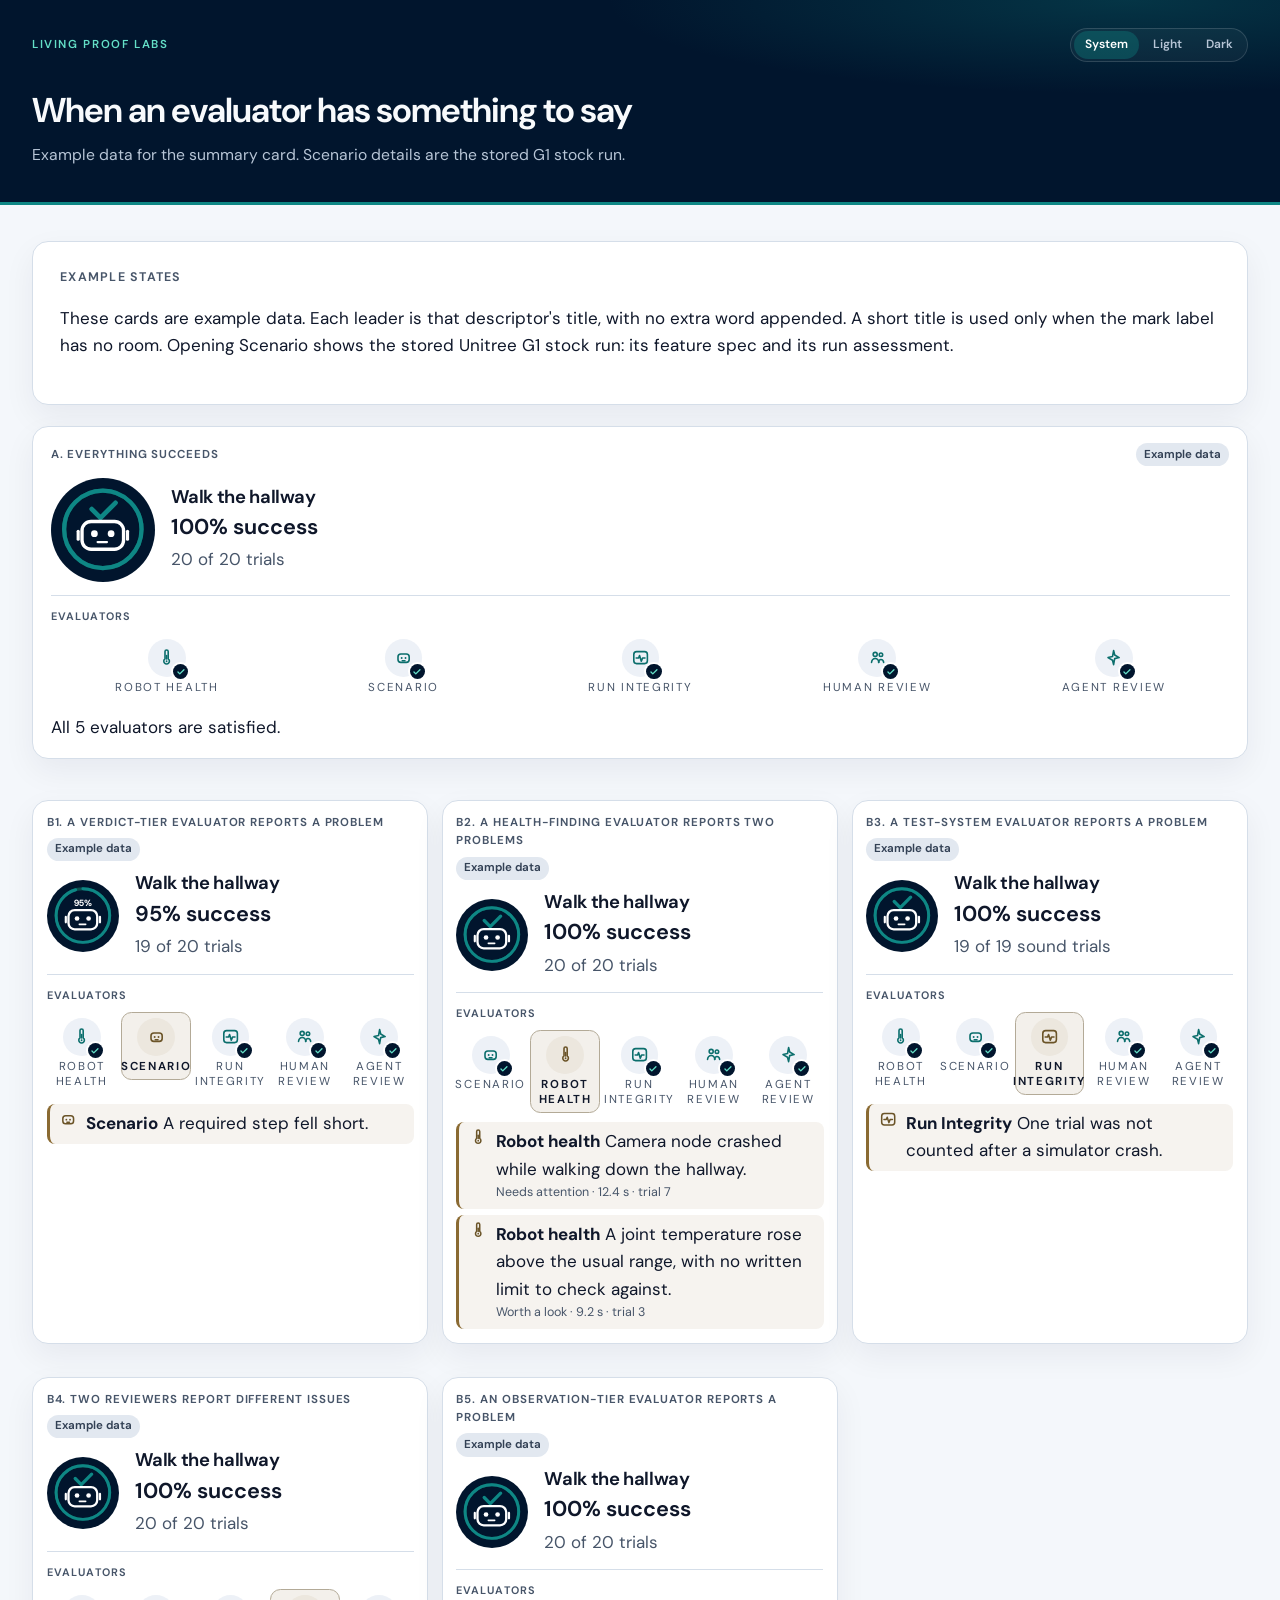
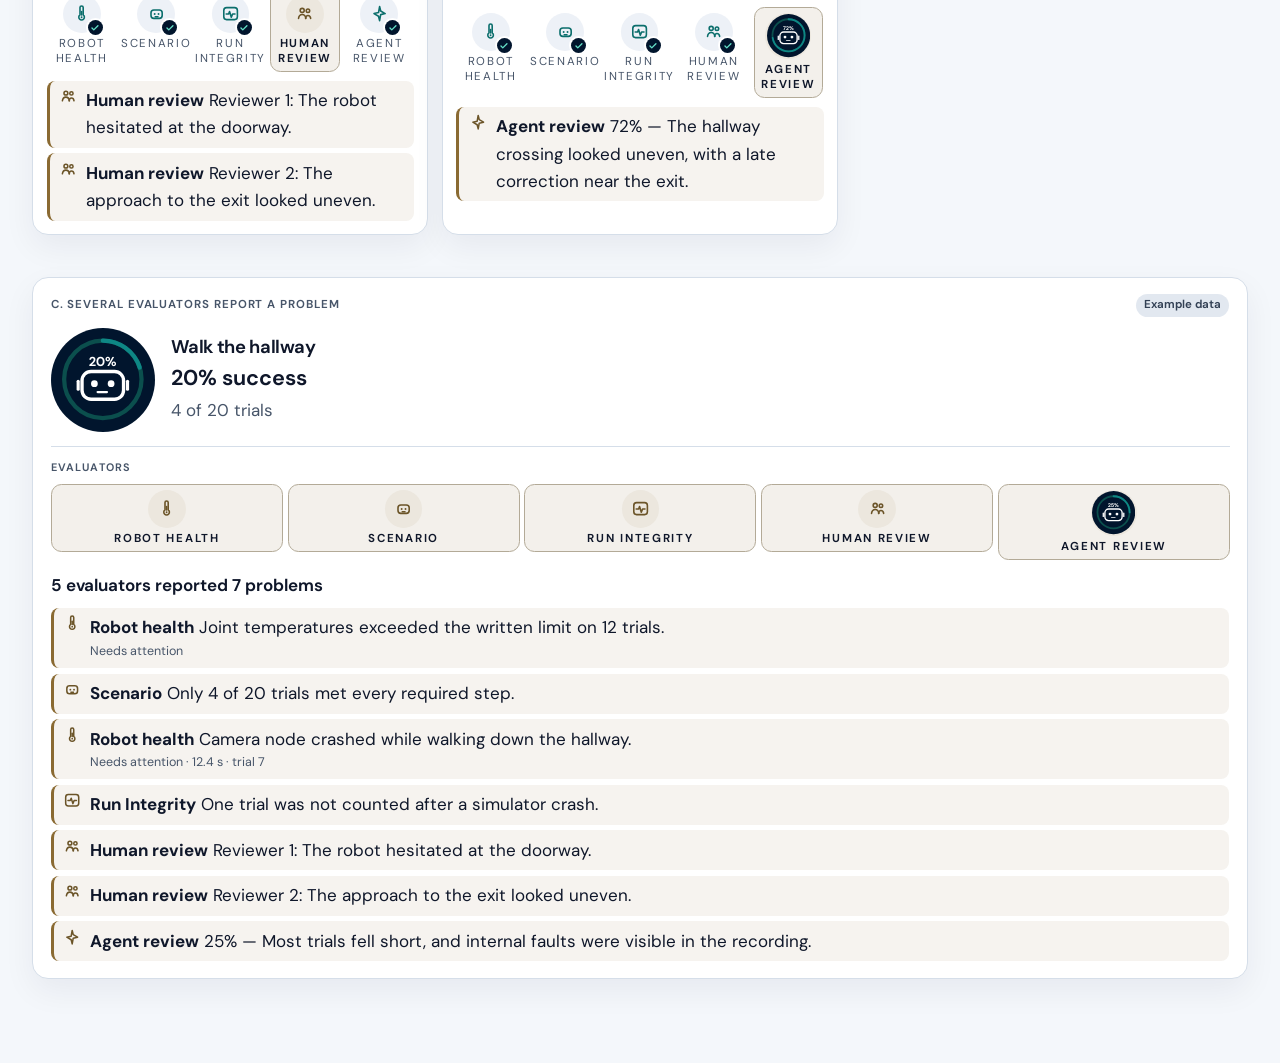
==== docs/evaluator-summary/fixtures.html @ 7bf7ea08 "Show a generic evaluator summary and drop stale report prose. The HTML report opens with a stored su" ====
<!doctype html><html lang='en'><meta charset='utf-8'><meta name='viewport' content='width=device-width, initial-scale=1'><title>When an evaluator has something to say</title><style>/*
Copyright 2014 The DM Sans Project Authors (https://github.com/googlefonts/dm-fonts)

This Font Software is licensed under the SIL Open Font License, Version 1.1.
This license is copied below, and is also available with a FAQ at:
https://scripts.sil.org/OFL


-----------------------------------------------------------
SIL OPEN FONT LICENSE Version 1.1 - 26 February 2007
-----------------------------------------------------------

PREAMBLE
The goals of the Open Font License (OFL) are to stimulate worldwide
development of collaborative font projects, to support the font creation
efforts of academic and linguistic communities, and to provide a free and
open framework in which fonts may be shared and improved in partnership
with others.

The OFL allows the licensed fonts to be used, studied, modified and
redistributed freely as long as they are not sold by themselves. The
fonts, including any derivative works, can be bundled, embedded, 
redistributed and/or sold with any software provided that any reserved
names are not used by derivative works. The fonts and derivatives,
however, cannot be released under any other type of license. The
requirement for fonts to remain under this license does not apply
to any document created using the fonts or their derivatives.

DEFINITIONS
"Font Software" refers to the set of files released by the Copyright
Holder(s) under this license and clearly marked as such. This may
include source files, build scripts and documentation.

"Reserved Font Name" refers to any names specified as such after the
copyright statement(s).

"Original Version" refers to the collection of Font Software components as
distributed by the Copyright Holder(s).

"Modified Version" refers to any derivative made by adding to, deleting,
or substituting -- in part or in whole -- any of the components of the
Original Version, by changing formats or by porting the Font Software to a
new environment.

"Author" refers to any designer, engineer, programmer, technical
writer or other person who contributed to the Font Software.

PERMISSION & CONDITIONS
Permission is hereby granted, free of charge, to any person obtaining
a copy of the Font Software, to use, study, copy, merge, embed, modify,
redistribute, and sell modified and unmodified copies of the Font
Software, subject to the following conditions:

1) Neither the Font Software nor any of its individual components,
in Original or Modified Versions, may be sold by itself.

2) Original or Modified Versions of the Font Software may be bundled,
redistributed and/or sold with any software, provided that each copy
contains the above copyright notice and this license. These can be
included either as stand-alone text files, human-readable headers or
in the appropriate machine-readable metadata fields within text or
binary files as long as those fields can be easily viewed by the user.

3) No Modified Version of the Font Software may use the Reserved Font
Name(s) unless explicit written permission is granted by the corresponding
Copyright Holder. This restriction only applies to the primary font name as
presented to the users.

4) The name(s) of the Copyright Holder(s) or the Author(s) of the Font
Software shall not be used to promote, endorse or advertise any
Modified Version, except to acknowledge the contribution(s) of the
Copyright Holder(s) and the Author(s) or with their explicit written
permission.

5) The Font Software, modified or unmodified, in part or in whole,
must be distributed entirely under this license, and must not be
distributed under any other license. The requirement for fonts to
remain under this license does not apply to any document created
using the Font Software.

TERMINATION
This license becomes null and void if any of the above conditions are
not met.

DISCLAIMER
THE FONT SOFTWARE IS PROVIDED "AS IS", WITHOUT WARRANTY OF ANY KIND,
EXPRESS OR IMPLIED, INCLUDING BUT NOT LIMITED TO ANY WARRANTIES OF
MERCHANTABILITY, FITNESS FOR A PARTICULAR PURPOSE AND NONINFRINGEMENT
OF COPYRIGHT, PATENT, TRADEMARK, OR OTHER RIGHT. IN NO EVENT SHALL THE
COPYRIGHT HOLDER BE LIABLE FOR ANY CLAIM, DAMAGES OR OTHER LIABILITY,
INCLUDING ANY GENERAL, SPECIAL, INDIRECT, INCIDENTAL, OR CONSEQUENTIAL
DAMAGES, WHETHER IN AN ACTION OF CONTRACT, TORT OR OTHERWISE, ARISING
FROM, OUT OF THE USE OR INABILITY TO USE THE FONT SOFTWARE OR FROM
OTHER DEALINGS IN THE FONT SOFTWARE.
*/
@font-face{font-family:'DM Sans';font-style:normal;font-weight:100 1000;font-display:swap;src:url([data-uri]) format('woff2');unicode-range:U+0100-02BA, U+02BD-02C5, U+02C7-02CC, U+02CE-02D7, U+02DD-02FF, U+0304, U+0308, U+0329, U+1D00-1DBF, U+1E00-1E9F, U+1EF2-1EFF, U+2020, U+20A0-20AB, U+20AD-20C4, U+2113, U+2C60-2C7F, U+A720-A7FF;}@font-face{font-family:'DM Sans';font-style:normal;font-weight:100 1000;font-display:swap;src:url([data-uri]) format('woff2');unicode-range:U+0000-00FF, U+0131, U+0152-0153, U+02BB-02BC, U+02C6, U+02DA, U+02DC, U+0304, U+0308, U+0329, U+2000-206F, U+20AC, U+2122, U+2191, U+2193, U+2212, U+2215, U+FEFF, U+FFFD;}:root {
  color-scheme: light;
  --font-sans: "DM Sans", system-ui, -apple-system, "Segoe UI", sans-serif;
  --navy: #01152d;
  --teal: #0e8785;
  --teal-bright: #64dfc7;
  --track: #0b4f4d;
  --text: #0f172a;
  --text-muted: #475569;
  --bg: #f4f7fb;
  --bg-muted: #e8eef5;
  --surface: #ffffff;
  --border: #d5dee9;
  --border-strong: #c3cedb;
  --shadow: 0 12px 32px rgba(1, 21, 45, 0.06);
  --chip-pass-fg: #0f5f5c;
  --chip-pass-bg: #d7f3ef;
  --chip-fail-fg: #9f1239;
  --chip-fail-bg: #ffe4e6;
  --chip-warn-fg: #92400e;
  --chip-warn-bg: #fef3c7;
  --chip-muted-fg: #334155;
  --chip-muted-bg: #e2e8f0;
  --header-text: #f8fafc;
  --header-muted: #b7c5d6;
  --focus: #0e8785;
  --pre-bg: #0b1120;
  --pre-text: #e2e8f0;
  --link: #0b6e6c;
  --link-hover: #08524f;
  --speak: #8a6a32;
  --speak-text: #6b5428;
}

@media (prefers-color-scheme: dark) {
  :root {
    color-scheme: dark;
    --text: #e2e8f0;
    --text-muted: #94a3b8;
    --bg: #0b1120;
    --bg-muted: #111827;
    --surface: #151f32;
    --border: #2a364a;
    --border-strong: #3d4b63;
    --shadow: 0 16px 40px rgba(0, 0, 0, 0.35);
    --chip-pass-fg: #5eead4;
    --chip-pass-bg: #0f2e2b;
    --chip-fail-fg: #fda4af;
    --chip-fail-bg: #4c0519;
    --chip-warn-fg: #fcd34d;
    --chip-warn-bg: #33260a;
    --chip-muted-fg: #cbd5e1;
    --chip-muted-bg: #1e293b;
    --link: #64dfc7;
    --link-hover: #8ef3e4;
    --speak: #c4a46a;
    --speak-text: #e0c48a;
  }
}

html:has(#theme-light:checked) {
  color-scheme: light;
  --text: #0f172a;
  --text-muted: #475569;
  --bg: #f4f7fb;
  --bg-muted: #e8eef5;
  --surface: #ffffff;
  --border: #d5dee9;
  --border-strong: #c3cedb;
  --shadow: 0 12px 32px rgba(1, 21, 45, 0.06);
  --chip-pass-fg: #0f5f5c;
  --chip-pass-bg: #d7f3ef;
  --chip-fail-fg: #9f1239;
  --chip-fail-bg: #ffe4e6;
  --chip-warn-fg: #92400e;
  --chip-warn-bg: #fef3c7;
  --chip-muted-fg: #334155;
  --chip-muted-bg: #e2e8f0;
  --link: #0b6e6c;
  --link-hover: #08524f;
  --speak: #8a6a32;
  --speak-text: #6b5428;
}

html:has(#theme-dark:checked) {
  color-scheme: dark;
  --text: #e2e8f0;
  --text-muted: #94a3b8;
  --bg: #0b1120;
  --bg-muted: #111827;
  --surface: #151f32;
  --border: #2a364a;
  --border-strong: #3d4b63;
  --shadow: 0 16px 40px rgba(0, 0, 0, 0.35);
  --chip-pass-fg: #5eead4;
  --chip-pass-bg: #0f2e2b;
  --chip-fail-fg: #fda4af;
  --chip-fail-bg: #4c0519;
  --chip-warn-fg: #fcd34d;
  --chip-warn-bg: #33260a;
  --chip-muted-fg: #cbd5e1;
  --chip-muted-bg: #1e293b;
  --link: #64dfc7;
  --link-hover: #8ef3e4;
  --speak: #c4a46a;
  --speak-text: #e0c48a;
}

*, *::before, *::after { box-sizing: border-box; }

html { scroll-behavior: auto; }

body {
  margin: 0;
  font-family: var(--font-sans);
  font-size: 1.0625rem;
  line-height: 1.6;
  color: var(--text);
  background: var(--bg);
  -webkit-font-smoothing: antialiased;
}

main, .wrap, .hero, .hero > div, dl, dd, section { min-width: 0; }

body, table, .num {
  font-variant-numeric: tabular-nums;
  font-feature-settings: "tnum" 1;
}

a {
  color: var(--link);
  text-decoration-thickness: 1px;
  text-underline-offset: 0.15em;
}

a:hover { color: var(--link-hover); }

a:focus-visible, button:focus-visible, summary:focus-visible, input:focus-visible,
.card[role="region"]:focus-visible {
  outline: 3px solid var(--focus);
  outline-offset: 3px;
}

.masthead {
  background:
    radial-gradient(ellipse 70% 80% at 88% 0%, rgba(14, 135, 133, 0.28), transparent 58%),
    var(--navy);
  color: var(--header-text);
  border-bottom: 3px solid var(--teal);
}

.masthead-inner, .wrap, main {
  width: min(76rem, 100% - 2.5rem);
  margin-inline: auto;
}

.masthead-inner {
  padding: 1.75rem 0 2.15rem;
}

.masthead-top {
  display: flex;
  align-items: center;
  justify-content: space-between;
  gap: 1rem;
  margin-bottom: 1.75rem;
}

.eyebrow {
  margin: 0;
  text-transform: uppercase;
  letter-spacing: 0.14em;
  font-size: 0.72rem;
  font-weight: 600;
  color: var(--teal-bright);
}

.theme {
  position: relative;
  display: flex;
  gap: 0.15rem;
  margin: 0;
  min-inline-size: 0;
  padding: 0.15rem;
  border: 1px solid rgba(255, 255, 255, 0.14);
  border-radius: 999px;
  background: rgba(255, 255, 255, 0.04);
}

.theme legend {
  position: absolute;
  width: 1px;
  height: 1px;
  padding: 0;
  margin: -1px;
  overflow: hidden;
  clip: rect(0 0 0 0);
  white-space: nowrap;
  border: 0;
}

.theme label {
  display: inline-flex;
  align-items: center;
  justify-content: center;
  min-height: 1.7rem;
  padding: 0 0.7rem;
  border-radius: 999px;
  font-size: 0.75rem;
  font-weight: 600;
  color: var(--header-muted);
  cursor: pointer;
}

.theme input {
  position: absolute;
  opacity: 0;
  pointer-events: none;
}

.theme label:has(input:checked) {
  background: rgba(14, 135, 133, 0.35);
  color: #fff;
}

.theme label:hover { color: #fff; }

.theme label:focus-within {
  outline: 3px solid var(--teal-bright);
  outline-offset: 2px;
}

.hero {
  display: grid;
  gap: 1.75rem;
  align-items: center;
}

@media (min-width: 720px) {
  .hero {
    grid-template-columns: minmax(0, 1fr) auto;
    gap: 2.5rem;
  }
}

.masthead h1 {
  margin: 0 0 0.75rem;
  font-size: clamp(1.65rem, 3vw, 2.15rem);
  font-weight: 650;
  letter-spacing: -0.03em;
  line-height: 1.2;
  color: var(--header-text);
}

.masthead .lede {
  margin: 0;
  max-width: 40rem;
  color: var(--header-muted);
  font-size: 0.98rem;
  line-height: 1.55;
}

.grades {
  display: flex;
  flex-wrap: wrap;
  gap: 1.5rem 2rem;
  align-items: center;
}

.masthead .grade {
  display: flex;
  align-items: center;
  gap: 1.1rem;
}

.masthead .grade svg {
  width: 6.5rem;
  height: 6.5rem;
  flex: none;
  display: block;
}

.masthead .grade .meta { min-width: 0; }

.masthead .grade .caption {
  margin: 0 0 0.65rem;
  color: var(--header-muted);
  font-size: 0.9rem;
}

main {
  padding: 2.25rem 0 4rem;
  display: grid;
  gap: 1.35rem;
}

.card {
  background: var(--surface);
  border: 1px solid var(--border);
  border-radius: 1rem;
  box-shadow: var(--shadow);
  padding: 1.6rem 1.7rem 1.7rem;
  min-width: 0;
  overflow-x: auto;
}

.card > h2, #summary > h2, #summary > h3, .evidence h2, .table-wrap > h2, details summary {
  margin: 0 0 1.1rem;
  font-size: 0.78rem;
  font-weight: 650;
  letter-spacing: 0.1em;
  text-transform: uppercase;
  color: var(--text-muted);
}

section.run + section.run,
#summary .run + h3,
.verdict + .verdict,
.run-detail > section + section {
  margin-top: 1.5rem;
  padding-top: 1.5rem;
  border-top: 1px solid var(--border);
}

section.run h3, .context > h3, .failures > h3, .trials > h3 {
  margin: 0 0 1rem;
  font-size: 1.15rem;
  font-weight: 650;
  letter-spacing: -0.02em;
  text-transform: none;
  color: var(--text);
}

.failures h4 {
  margin: 1.25rem 0 0.7rem;
  font-size: 0.95rem;
  font-weight: 650;
}

.verdict p { margin: 0 0 0.75rem; }
.verdict p:last-child { margin-bottom: 0; }
.verdict .robot {
  font-weight: 650;
  font-size: 1.2rem;
  letter-spacing: -0.02em;
}
.verdict .grade {
  margin: 0.15rem 0 0.75rem;
  font-size: 1.85rem;
  font-weight: 700;
  letter-spacing: 0.04em;
}
.verdict[data-grade="PASS"] .grade { color: var(--chip-pass-fg); }
.verdict[data-grade="FAIL"] .grade { color: var(--chip-fail-fg); }
.verdict[data-grade="INSUFFICIENT_EVIDENCE"] .grade { color: var(--chip-warn-fg); }
.verdict[data-grade="INCOMPATIBLE"] .grade { color: var(--chip-muted-fg); }
.verdict .facts {
  margin: 0 0 0.9rem;
  padding-left: 1.15rem;
  color: var(--text-muted);
}

dl {
  display: grid;
  grid-template-columns: minmax(8.5rem, 14rem) minmax(0, 1fr);
  gap: 0.55rem 1.5rem;
  margin: 0;
}

dt {
  margin: 0;
  font-size: 0.78rem;
  font-weight: 600;
  letter-spacing: 0.06em;
  text-transform: uppercase;
  color: var(--text-muted);
  padding-top: 0.15rem;
}

dd, td, .lede, .caption {
  min-width: 0;
  overflow-wrap: anywhere;
}

dd { margin: 0; }

dd ul { margin: 0.2rem 0 0; padding-left: 1.1rem; }

.muted, .limit { color: var(--text-muted); }
.limit { font-size: 0.9rem; }

.note {
  border-left: 4px solid var(--chip-warn-fg);
  padding: 0.55rem 0.9rem;
  background: var(--chip-warn-bg);
  border-radius: 0.35rem;
}

code { font-size: 0.92em; }

.table-wrap { overflow-x: auto; }

table {
  width: 100%;
  border-collapse: collapse;
  font-size: 0.95rem;
}

th, td {
  text-align: left;
  vertical-align: top;
  padding: 0.85rem 1rem;
  border: 0;
  border-bottom: 1px solid var(--border);
}

thead th {
  position: sticky;
  top: 0;
  font-size: 0.72rem;
  font-weight: 650;
  letter-spacing: 0.08em;
  text-transform: uppercase;
  color: var(--text-muted);
  background: var(--bg-muted);
  border-bottom: 1px solid var(--border-strong);
  white-space: nowrap;
}

tbody tr:last-child td { border-bottom: 0; }

tbody tr:hover td { background: color-mix(in srgb, var(--bg-muted) 70%, transparent); }

.chip {
  display: inline-flex;
  align-items: center;
  min-height: 1.55rem;
  padding: 0.1rem 0.6rem;
  border-radius: 999px;
  font-size: 0.75rem;
  font-weight: 700;
  letter-spacing: 0.04em;
  line-height: 1.3;
}

.chip-pass, .chip.pass { color: var(--chip-pass-fg); background: var(--chip-pass-bg); }
.chip-fail { color: var(--chip-fail-fg); background: var(--chip-fail-bg); }
.chip-warn { color: var(--chip-warn-fg); background: var(--chip-warn-bg); }
.chip-muted { color: var(--chip-muted-fg); background: var(--chip-muted-bg); }

.chips {
  list-style: none;
  margin: 0.35rem 0 0;
  padding: 0;
  display: flex;
  flex-wrap: wrap;
  gap: 0.4rem;
}

.evidence ul {
  margin: 0;
  padding: 0;
  list-style: none;
  display: grid;
  gap: 0.55rem;
}

.evidence li {
  padding: 0.65rem 0.85rem;
  border-radius: 0.55rem;
  background: var(--bg-muted);
}

details summary {
  list-style: none;
  cursor: pointer;
  margin: 0;
}

details summary::-webkit-details-marker { display: none; }

details summary::after {
  content: "Show";
  float: right;
  text-transform: none;
  letter-spacing: 0;
  font-weight: 600;
  color: var(--link);
}

details[open] summary::after { content: "Hide"; }

details[open] summary { margin-bottom: 1rem; }

pre {
  margin: 0;
  padding: 1.1rem 1.2rem;
  border-radius: 0.75rem;
  background: var(--pre-bg);
  color: var(--pre-text);
  font-size: 0.82rem;
  line-height: 1.5;
  white-space: pre-wrap;
  overflow-wrap: anywhere;
}

@media (max-width: 640px) {
  .masthead-inner, .wrap, main { width: min(76rem, 100% - 1.5rem); }
  .masthead-inner { padding-top: 1.25rem; }
  .masthead-top { align-items: flex-start; }
  .card { padding: 1.2rem 1.15rem 1.3rem; border-radius: 0.85rem; }
  dl { grid-template-columns: 1fr; gap: 0.15rem 0; }
  dt { padding-top: 0.55rem; }
  .grades { justify-content: flex-start; }
  th, td { padding: 0.7rem 0.7rem; }
}

/* Scenario-step success rings. The rate bar is the share of successes, not a k-of-n marker. */

.scenario-steps h2 { margin-bottom: 1rem; }

.split { display: grid; gap: 1.1rem; }
@media (min-width: 800px) {
  .split { grid-template-columns: 1.15fr 0.85fr; align-items: start; }
  .b-grid { grid-template-columns: repeat(2, minmax(0, 1fr)); }
}
@media (min-width: 1180px) {
  .b-grid { grid-template-columns: repeat(3, minmax(0, 1fr)); }
}
.locked {
  border: 1px solid var(--border);
  border-radius: 0.85rem;
  padding: 1.05rem 1.15rem 1.15rem;
  min-width: 0;
}
.locked h3 {
  margin: 0 0 0.85rem;
  font-size: 0.74rem;
  font-weight: 650;
  letter-spacing: 0.1em;
  text-transform: uppercase;
  color: var(--text-muted);
}
.run-hero { display: flex; flex-wrap: wrap; align-items: center; gap: 1.15rem 1.4rem; }
.run-hero .badge svg { display: block; width: 8rem; height: 8rem; }
.run-hero .pct {
  margin: 0;
  font-size: clamp(1.55rem, 3vw, 2rem);
  font-weight: 650;
  letter-spacing: -0.03em;
  line-height: 1.15;
}
.run-hero .count, .run-hero .stored-status, .confidence {
  margin: 0.35rem 0 0;
  color: var(--text-muted);
}
.run-hero .count { font-size: 0.85rem; }
.run-hero .stored-status, .confidence { font-size: 0.78rem; }
.plan-note {
  margin: 1.05rem 0 0;
  padding: 0.7rem 0 0.15rem 0.95rem;
  border-left: 2px solid var(--border-strong);
  color: var(--text-muted);
  font-size: 0.8rem;
  line-height: 1.5;
  max-width: 36rem;
}
.plan-note strong { font-weight: 650; color: var(--text); }
.success-bar {
  display: block;
  height: 0.5rem;
  margin: 0.85rem 0 0.1rem;
  max-width: 28rem;
  background: var(--bg-muted);
  border-radius: 999px;
  overflow: hidden;
}
.rank-body .success-bar { margin-top: 0.45rem; max-width: 22rem; }
.success-bar > i {
  display: block;
  height: 100%;
  width: calc(var(--p) * 1%);
  background: var(--teal);
  border-radius: 999px;
}
.step-intro, .close-note, .sources, .foot {
  margin: 0;
  color: var(--text-muted);
  font-size: 0.88rem;
}
.step-intro { margin: -0.4rem 0 0.9rem; }
.close-note { margin: 0.15rem 0 0.35rem; }
.sources { margin-top: 0.8rem; font-size: 0.75rem; line-height: 1.5; max-width: 52rem; }
.sources code { font-size: 0.92em; }
.foot {
  display: flex;
  flex-wrap: wrap;
  align-items: center;
  gap: 0.55rem 0.85rem;
  margin-top: 1rem;
  font-size: 0.85rem;
}
.step-list { display: grid; }
.step { border-bottom: 1px solid var(--border); }
.step:last-of-type { border-bottom: 0; }
.step-summary {
  display: grid;
  grid-template-columns: 2.1rem 5.5rem minmax(0, 1fr);
  gap: 0.85rem 1rem;
  align-items: center;
  padding: 0.95rem 0;
  cursor: pointer;
  list-style: none;
  margin: 0;
  color: inherit;
  font-size: 1rem;
  font-weight: 400;
  letter-spacing: normal;
  text-transform: none;
}
.step-summary::-webkit-details-marker, .step-summary::marker { content: ""; }
.step-summary::after { content: none; float: none; }
details[open] > .step-summary { margin-bottom: 0; }
details[open] > .step-summary::after { content: none; }
.step-summary .badge svg { width: 5.5rem; height: 5.5rem; display: block; }
.step-name {
  margin: 0;
  font-size: 1.08rem;
  font-weight: 650;
  letter-spacing: -0.02em;
  line-height: 1.3;
  text-transform: none;
  color: var(--text);
}
.step-meta {
  display: flex;
  flex-wrap: wrap;
  align-items: center;
  gap: 0.35rem 0.7rem;
  margin: 0.3rem 0 0;
  color: var(--text-muted);
  font-size: 0.82rem;
}
.step-meta .count { margin: 0; font-size: 0.82rem; color: var(--text-muted); }
.eval-line {
  display: inline-flex;
  align-items: center;
  gap: 0.35rem;
  color: var(--text-muted);
  font-size: 0.82rem;
}
.eval-icon { width: 1rem; height: 1rem; flex: none; color: var(--link); }
.disclose {
  display: inline-flex;
  align-items: center;
  gap: 0.35rem;
  margin-left: auto;
  color: var(--link);
  font-weight: 650;
  font-size: 0.78rem;
}
.disclose .chevron {
  display: inline-block;
  width: 0.42rem;
  height: 0.42rem;
  border-right: 2px solid currentColor;
  border-bottom: 2px solid currentColor;
  transform: rotate(45deg) translate(-1px, -1px);
}
details[open] > .step-summary .chevron { transform: rotate(-135deg) translate(-1px, -1px); }
.disclose-open { display: none; }
details[open] > .step-summary .disclose-closed { display: none; }
details[open] > .step-summary .disclose-open { display: inline; }
.complete {
  display: block;
  margin-top: 0.25rem;
  font-size: 0.78rem;
  color: var(--text-muted);
}
.trial-panel { padding: 0 0 1.15rem; min-width: 0; }
@media (min-width: 801px) {
  .trial-panel { padding-left: calc(2.1rem + 5.5rem + 2rem); }
}
.trial-note { margin: 0 0 0.65rem; color: var(--text-muted); font-size: 0.8rem; }
.trial-table { width: 100%; border-collapse: collapse; font-size: 0.88rem; }
.trial-table th, .trial-table td {
  text-align: left;
  vertical-align: top;
  padding: 0.55rem 0.7rem;
  border-bottom: 1px solid var(--border);
}
.trial-table thead th {
  position: static;
  font-size: 0.68rem;
  font-weight: 650;
  letter-spacing: 0.08em;
  text-transform: uppercase;
  color: var(--text-muted);
  background: var(--bg-muted);
  border-bottom: 1px solid var(--border-strong);
  white-space: nowrap;
}
.trial-table tbody tr:last-child td { border-bottom: 0; }
.trial-table tbody tr.is-success td {
  background: color-mix(in srgb, var(--teal) 5%, transparent);
}
.trial-table .time-kind, .trial-table .margin-note {
  display: block;
  color: var(--text-muted);
  font-size: 0.75rem;
  font-weight: 500;
}
.step-result {
  display: inline-flex;
  align-items: center;
  gap: 0.35rem;
  font-weight: 650;
  font-size: 0.86rem;
}
.step-result-success { color: var(--link); }
.step-result-success svg { width: 0.85rem; height: 0.85rem; flex: none; }
.step-result-quiet, .step-result-neutral { color: var(--text-muted); font-weight: 550; }
.place {
  font-weight: 700;
  font-size: 1.15rem;
  letter-spacing: -0.03em;
  color: var(--text-muted);
}
.place.tie { font-size: 0.95rem; letter-spacing: 0; }
.nowrap { white-space: nowrap; }

@media (max-width: 700px) {
  .run-hero .badge svg { width: 6.25rem; height: 6.25rem; }
  .step-summary {
    grid-template-columns: 1.6rem 4.4rem minmax(0, 1fr);
    gap: 0.55rem 0.7rem;
    align-items: start;
  }
  .step-summary .badge svg { width: 4.4rem; height: 4.4rem; }
  .step-summary .place { padding-top: 1.15rem; }
  .step-name { font-size: 0.98rem; }
  .step-name .colon { display: none; }
  .step-name .rate { display: block; margin-top: 0.1rem; }
  .trial-table thead {
    position: absolute;
    width: 1px;
    height: 1px;
    overflow: hidden;
    clip: rect(0 0 0 0);
  }
  .trial-table, .trial-table tbody, .trial-table tr, .trial-table td { display: block; width: 100%; }
  .trial-table tr { padding: 0.7rem 0.15rem; border-bottom: 1px solid var(--border); }
  .trial-table tbody tr:last-child { border-bottom: 0; }
  .trial-table td {
    display: grid;
    grid-template-columns: 8.2rem minmax(0, 1fr);
    gap: 0.35rem 0.75rem;
    padding: 0.15rem 0;
    border: 0;
  }
  .trial-table td::before {
    content: attr(data-label);
    font-size: 0.68rem;
    font-weight: 650;
    letter-spacing: 0.08em;
    text-transform: uppercase;
    color: var(--text-muted);
    padding-top: 0.15rem;
  }
  .eval-mark:has(.eval-name-short) .eval-name-full { display: none; }
  .eval-name-short { display: block; }
  .summary-hero .badge svg { width: 5.5rem; height: 5.5rem; }
}

@media print {
  :root, html:has(#theme-dark:checked) {
    color-scheme: light;
    --text: #0f172a;
    --text-muted: #475569;
    --bg: #fff;
    --bg-muted: #f1f5f9;
    --surface: #fff;
    --border: #cbd5e1;
    --shadow: none;
    --chip-pass-fg: #0f5f5c;
    --chip-pass-bg: #d7f3ef;
    --chip-fail-fg: #9f1239;
    --chip-fail-bg: #ffe4e6;
    --chip-warn-fg: #92400e;
    --chip-warn-bg: #fef3c7;
    --chip-muted-fg: #334155;
    --chip-muted-bg: #e2e8f0;
    --link: #0b6e6c;
    --link-hover: #08524f;
  }
  .theme { display: none; }
  .masthead { -webkit-print-color-adjust: exact; print-color-adjust: exact; }
  .card { box-shadow: none; break-inside: avoid; }
  details[open] summary::after, details summary::after { content: none; }
  pre { background: #f8fafc; color: #0f172a; border: 1px solid var(--border); }
}

/* Evaluator summary card. Generic chrome; icons come from the result. */
.summary-card {
  background: var(--surface);
  border: 1px solid var(--border);
  border-radius: 1rem;
  padding: 1rem 1.1rem 1.05rem;
  box-shadow: var(--shadow);
  min-width: 0;
  margin-bottom: 1.25rem;
}
.summary-card.is-compact { padding: 0.8rem 0.85rem 0.85rem; }
.card-head {
  display: flex;
  flex-wrap: wrap;
  align-items: center;
  justify-content: space-between;
  gap: 0.35rem 0.7rem;
  margin-bottom: 0.7rem;
}
.state-kicker {
  margin: 0;
  font-size: 0.72rem;
  font-weight: 650;
  letter-spacing: 0.08em;
  text-transform: uppercase;
  color: var(--text-muted);
}
.example-tag {
  margin: 0;
  padding: 0.15rem 0.5rem;
  border-radius: 999px;
  background: var(--chip-muted-bg);
  color: var(--chip-muted-fg);
  font-size: 0.72rem;
  font-weight: 650;
}
.summary-hero {
  display: flex;
  align-items: center;
  gap: 0.85rem 1rem;
  min-width: 0;
}
.summary-hero .badge svg { width: 6.5rem; height: 6.5rem; display: block; }
.summary-card.is-compact .summary-hero .badge svg { width: 4.5rem; height: 4.5rem; }
.summary-hero .run-title {
  margin: 0;
  font-size: 1.15rem;
  font-weight: 650;
  letter-spacing: -0.02em;
  line-height: 1.25;
}
.summary-hero .pct { margin: 0.1rem 0 0; font-size: 1.35rem; font-weight: 650; }
.summary-hero .count, .summary-hero .stored-status { margin: 0.1rem 0 0; color: var(--text-muted); }
.evaluators {
  margin-top: 0.85rem;
  padding-top: 0.75rem;
  border-top: 1px solid var(--border);
  container-type: inline-size;
  container-name: evaluators;
}
.evaluators-label {
  margin: 0 0 0.5rem;
  font-size: 0.68rem;
  font-weight: 650;
  letter-spacing: 0.1em;
  text-transform: uppercase;
  color: var(--text-muted);
}
.eval-row {
  --eval-gap: 0.3rem;
  display: grid;
  grid-template-columns: repeat(var(--eval-count, 1), minmax(0, 1fr));
  justify-items: center;
  align-items: start;
  gap: var(--eval-gap);
  margin: 0;
  padding: 0;
}
.eval-mark {
  display: flex;
  flex-direction: column;
  align-items: center;
  gap: 0.28rem;
  text-align: center;
  min-width: 0;
  width: 100%;
  margin: 0;
  padding: 0.3rem 0.25rem;
  border-radius: 0.65rem;
  border: 1px solid transparent;
  background: transparent;
  color: inherit;
  font: inherit;
}
.eval-mark .eval-face {
  position: relative;
  width: 2.35rem;
  height: 2.35rem;
  display: grid;
  place-items: center;
  border-radius: 999px;
  background: color-mix(in srgb, var(--bg-muted) 80%, var(--surface));
  color: var(--link);
}
.eval-mark .mark-svg svg { width: 1.2rem; height: 1.2rem; display: block; }
.eval-mark .eval-face .mini-ring { width: 2.7rem; height: 2.7rem; display: block; }
.eval-mark .eval-face .mini-ring svg { width: 2.7rem; height: 2.7rem; }
.eval-mark.is-graded .eval-face { width: 2.85rem; height: 2.85rem; background: transparent; }
.eval-name { font-size: 0.72rem; line-height: 1.25; color: var(--text-muted); }
.eval-name-short { display: none; }
.eval-mark .pip {
  position: absolute;
  right: -0.15rem;
  bottom: -0.15rem;
  width: 0.95rem;
  height: 0.95rem;
  border-radius: 999px;
  background: var(--navy);
  color: var(--teal-bright);
  display: grid;
  place-items: center;
  box-shadow: 0 0 0 2px var(--surface);
}
.eval-mark .pip svg { width: 0.62rem; height: 0.62rem; display: block; }
.eval-mark.is-speaking {
  background: color-mix(in srgb, var(--speak) 10%, var(--surface));
  border-color: color-mix(in srgb, var(--speak) 45%, var(--border));
}
.eval-mark.is-speaking .eval-face {
  color: var(--speak-text);
  background: color-mix(in srgb, var(--speak) 16%, var(--surface));
}
.eval-mark.is-speaking .eval-name { color: var(--text); font-weight: 650; }
.eval-fallback { font-weight: 700; font-size: 0.95rem; line-height: 1; }
.eval-disclosure { min-width: 0; width: 100%; }
.eval-disclosure > summary.eval-mark { list-style: none; cursor: pointer; }
.eval-disclosure > summary.eval-mark::-webkit-details-marker,
.eval-disclosure > summary.eval-mark::marker { content: ""; }
.eval-disclosure > summary.eval-mark::after,
.eval-disclosure[open] > summary.eval-mark::after { content: none; float: none; }
.eval-disclosure[open] > summary.eval-mark { margin-bottom: 0; }
.eval-panel, .stored-run {
  box-sizing: border-box;
  width: 100cqw;
  margin-top: 0.45rem;
  margin-left: calc((1 - var(--col, 1)) * (100cqw + var(--eval-gap, 0.3rem)) / var(--eval-count, 1));
}
.eval-panel {
  padding: 0.75rem 0.85rem 0.8rem;
  border-radius: 0.65rem;
  border: 1px solid var(--border);
  background: color-mix(in srgb, var(--bg-muted) 55%, var(--surface));
}
.eval-panel h4 { margin: 0 0 0.2rem; font-size: 0.95rem; }
.eval-panel .purpose, .eval-panel .more { margin: 0.35rem 0 0; }
.eval-panel .meta, .descriptor-note { margin: 0.2rem 0 0; color: var(--text-muted); font-size: 0.86rem; }
.callout-ok, .callout-headline { margin: 0.75rem 0 0; }
.callout-headline { font-weight: 650; }
.callouts { list-style: none; margin: 0.55rem 0 0; padding: 0; display: grid; gap: 0.35rem; }
.callouts li {
  display: flex;
  align-items: flex-start;
  gap: 0.55rem;
  margin: 0;
  padding: 0.4rem 0.6rem;
  border-radius: 0.5rem;
  border-left: 3px solid var(--speak);
  background: color-mix(in srgb, var(--speak) 8%, var(--surface));
}
.callout-icon { width: 1.15rem; height: 1.15rem; flex: none; color: var(--speak-text); }
.callout-icon svg { width: 1.15rem; height: 1.15rem; display: block; }
.callout-body .finding-text, .callout-body .finding-meta { margin: 0; }
.callout-body .finding-meta { color: var(--text-muted); font-size: 0.78rem; }
.b-grid { display: grid; gap: 0.85rem; }</style><body><header class='masthead'><div class='masthead-inner'><div class='masthead-top'><p class='eyebrow'>Living Proof Labs</p><fieldset class='theme'><legend>Colour theme</legend><label><input type='radio' name='theme' id='theme-system' value='system' checked> System</label><label><input type='radio' name='theme' id='theme-light' value='light'> Light</label><label><input type='radio' name='theme' id='theme-dark' value='dark'> Dark</label></fieldset></div><div class='hero'><div><h1>When an evaluator has something to say</h1><p class='lede'>Example data for the summary card. Scenario details are the stored G1 stock run.</p></div></div></div></header><main class='wrap'><section class='card'><h2>Example states</h2><p>These cards are example data. Each leader is that descriptor's title, with no extra word appended. A short title is used only when the mark label has no room. Opening Scenario shows the stored Unitree G1 stock run: its feature spec and its run assessment.</p></section><article class='summary-card'><div class='card-head'><p class='state-kicker'>A. Everything succeeds</p><p class='example-tag'>Example data</p></div><div class='summary-hero'><div class='badge'><svg class='success-ring' xmlns='http://www.w3.org/2000/svg' viewBox='0 0 1024 1024' role='img' aria-label='Walk the hallway: 100% success' width='104' height='104'>
<title>Walk the hallway: 100% success</title>
<circle cx='512' cy='512' r='512' fill='#01152D'/>
<circle cx='510.5' cy='505.75' r='381.1' fill='none' stroke='#0B4F4D' stroke-width='42'/>
<circle cx='510.5' cy='505.75' r='381.1' fill='none' stroke='#0E8785' stroke-width='42' stroke-linecap='round' pathLength='100' stroke-dasharray='100 100' stroke-dashoffset='0' opacity='1' transform='rotate(-90 510.5 505.75)'/>
<path d='M 401 306 L 487.25 392.25 L 635 244.5' fill='none' stroke='#0E8785' stroke-width='47' stroke-linecap='round' stroke-linejoin='round' pathLength='100' stroke-dasharray='100 100' stroke-dashoffset='0' visibility='visible'/>
<g fill='#FFFFFF' font-family='DM Sans, system-ui, sans-serif' font-weight='700' text-anchor='middle' style='display:none' aria-hidden='true'>
<text x='512' y='372' font-size='104'>100%</text>
</g>
<g fill='#FFFFFF' stroke='none'>
<rect x='252' y='509' width='31' height='109' rx='15.5'/>
<rect x='738' y='509' width='31' height='109' rx='15.5'/>
</g>
<rect x='305.625' y='428.25' width='408.75' height='273.25' rx='88.5' fill='none' stroke='#FFFFFF' stroke-width='33'/>
<g fill='#FFFFFF' stroke='none'>
<circle cx='427.2' cy='547.9' r='33.2'/>
<circle cx='591.8' cy='547.9' r='33.2'/>
<rect x='448' y='620' width='114' height='22' rx='11'/>
</g>
</svg></div><div><h3 class='run-title'>Walk the hallway</h3><p class='pct'>100% success</p><p class='count'>20 of 20 trials</p></div></div><div class='evaluators'><p class='evaluators-label'>Evaluators</p><div class='eval-row' style='--eval-count:5'><details class='eval-disclosure' name='card-a' style='--col:1'><summary class='eval-mark is-quiet'><span class='eval-face' role='img' aria-label='Robot health'><span class='mark-svg'><svg xmlns="http://www.w3.org/2000/svg" viewBox="0 0 24 24" fill="none"><path d="M10 4.5a2 2 0 0 1 4 0v9.15a3.5 3.5 0 1 1-4 0V4.5z" stroke="currentColor" stroke-width="2" stroke-linejoin="round"/><path d="M12 9.5v4.2" stroke="currentColor" stroke-width="2" stroke-linecap="round"/><circle cx="12" cy="16.6" r="1.15" fill="currentColor"/></svg></span><span class='pip' aria-hidden='true'><svg xmlns='http://www.w3.org/2000/svg' viewBox='0 0 16 16' aria-hidden='true' focusable='false'><path d='M3.2 8.2 6.1 11.1 12.8 4.4' fill='none' stroke='currentColor' stroke-width='2.2' stroke-linecap='round' stroke-linejoin='round'/></svg></span></span><span class='eval-name eval-name-full'>Robot health</span><span class='eval-name eval-name-short'>Rob health</span></summary><div class='eval-panel'><h4>Robot health</h4><p class='meta'>version to be confirmed (placeholder)</p><p class='purpose'>Reads the robot&#x27;s own health reports and reports what happened inside the robot.</p><p class='meta'>Example descriptor</p><p class='meta'>Tier: Verdict</p><p class='more'>Joint temperatures were within the written limit.</p></div><div class='stored-run' style='--eval-count:5'></div></details><details class='eval-disclosure' name='card-a' style='--col:2'><summary class='eval-mark is-quiet'><span class='eval-face' role='img' aria-label='Scenario'><span class='mark-svg'><svg xmlns="http://www.w3.org/2000/svg" viewBox="0 0 24 24" fill="none"><rect x="5" y="7.5" width="14" height="10.5" rx="3.6" stroke="currentColor" stroke-width="2"/><circle cx="9.6" cy="12.6" r="1.2" fill="currentColor"/><circle cx="14.4" cy="12.6" r="1.2" fill="currentColor"/><path d="M10.2 16h3.6" stroke="currentColor" stroke-width="1.7" stroke-linecap="round"/></svg></span><span class='pip' aria-hidden='true'><svg xmlns='http://www.w3.org/2000/svg' viewBox='0 0 16 16' aria-hidden='true' focusable='false'><path d='M3.2 8.2 6.1 11.1 12.8 4.4' fill='none' stroke='currentColor' stroke-width='2.2' stroke-linecap='round' stroke-linejoin='round'/></svg></span></span><span class='eval-name eval-name-full'>Scenario</span></summary><div class='eval-panel'><h4>Scenario</h4><p class='meta'>1.0.0</p><p class='purpose'>Grades each required step of the mission against written requirements.</p><p class='meta'>Example descriptor. The detail below is the stored G1 stock run.</p><p class='meta'>Tier: Verdict</p></div><div class='stored-run' style='--eval-count:5'><!--lp-stored-run--><section class='context'><h3>Stored G1 stock run</h3><p><strong>Walk the hallway.</strong> The robot starts at the hallway entrance and is commanded to walk straight ahead at 0.5 m/s. It must reach the exit, 5.5 m along the route, within 27 s, staying upright, never touching either wall, and staying within its lateral limit of the centreline.</p><p>12 of 20 trials passed; overall FAIL. 18 of 20 required.</p><ul><li>Reaches the exit, 5.5 m along the route, within 27 s, crossing it inside the exit segment.</li><li>Never touches a side wall.</li><li>Stays upright: the base never drops below the fall height.</li><li>Stays within its lateral limit of the hallway centreline.</li></ul><p>Lateral limit 0.49 m = clear_width / 2 - robot_width / 2</p></section></div></details><details class='eval-disclosure' name='card-a' style='--col:3'><summary class='eval-mark is-quiet'><span class='eval-face' role='img' aria-label='Run Integrity'><span class='mark-svg'><svg xmlns="http://www.w3.org/2000/svg" viewBox="0 0 24 24" fill="none"><rect x="3.5" y="4.5" width="17" height="15" rx="3.5" stroke="currentColor" stroke-width="2"/><path d="M6.5 12.5h3l1.2-3 2.2 7 1.6-4H17.5" stroke="currentColor" stroke-width="2" stroke-linecap="round" stroke-linejoin="round"/></svg></span><span class='pip' aria-hidden='true'><svg xmlns='http://www.w3.org/2000/svg' viewBox='0 0 16 16' aria-hidden='true' focusable='false'><path d='M3.2 8.2 6.1 11.1 12.8 4.4' fill='none' stroke='currentColor' stroke-width='2.2' stroke-linecap='round' stroke-linejoin='round'/></svg></span></span><span class='eval-name eval-name-full'>Run Integrity</span><span class='eval-name eval-name-short'>Run Integ</span></summary><div class='eval-panel'><h4>Run Integrity</h4><p class='meta'>version to be confirmed (placeholder)</p><p class='purpose'>Judges whether the test system was sound, not how the robot performed.</p><p class='meta'>Example descriptor</p><p class='meta'>Tier: Test-system status</p></div><div class='stored-run' style='--eval-count:5'></div></details><details class='eval-disclosure' name='card-a' style='--col:4'><summary class='eval-mark is-quiet'><span class='eval-face' role='img' aria-label='Human review'><span class='mark-svg'><svg xmlns="http://www.w3.org/2000/svg" viewBox="0 0 24 24" fill="none"><circle cx="9" cy="8" r="2.5" stroke="currentColor" stroke-width="2"/><path d="M4.4 18c.5-3.1 2.4-4.8 4.6-4.8s4.1 1.7 4.6 4.8" stroke="currentColor" stroke-width="2" stroke-linecap="round"/><circle cx="16.2" cy="8.4" r="2.15" stroke="currentColor" stroke-width="2"/><path d="M13.2 18c.35-2.35 1.6-3.6 3-3.6 1.7 0 3.1 1.4 3.4 3.6" stroke="currentColor" stroke-width="2" stroke-linecap="round"/></svg></span><span class='pip' aria-hidden='true'><svg xmlns='http://www.w3.org/2000/svg' viewBox='0 0 16 16' aria-hidden='true' focusable='false'><path d='M3.2 8.2 6.1 11.1 12.8 4.4' fill='none' stroke='currentColor' stroke-width='2.2' stroke-linecap='round' stroke-linejoin='round'/></svg></span></span><span class='eval-name eval-name-full'>Human review</span></summary><div class='eval-panel'><h4>Human review</h4><p class='meta'>version to be confirmed (placeholder)</p><p class='purpose'>One or more people approve the run or report an issue they observed.</p><p class='meta'>Example descriptor</p><p class='meta'>Tier: Review</p></div><div class='stored-run' style='--eval-count:5'></div></details><details class='eval-disclosure' name='card-a' style='--col:5'><summary class='eval-mark is-quiet'><span class='eval-face' role='img' aria-label='Agent review'><span class='mark-svg'><svg xmlns="http://www.w3.org/2000/svg" viewBox="0 0 24 24" fill="none"><path d="M12 3.2l1.35 5.5L19 12l-5.65 1.3L12 20.8l-1.35-5.5L5 12l5.65-1.3L12 3.2z" stroke="currentColor" stroke-width="2" stroke-linejoin="round"/></svg></span><span class='pip' aria-hidden='true'><svg xmlns='http://www.w3.org/2000/svg' viewBox='0 0 16 16' aria-hidden='true' focusable='false'><path d='M3.2 8.2 6.1 11.1 12.8 4.4' fill='none' stroke='currentColor' stroke-width='2.2' stroke-linecap='round' stroke-linejoin='round'/></svg></span></span><span class='eval-name eval-name-full'>Agent review</span></summary><div class='eval-panel'><h4>Agent review</h4><p class='meta'>version to be confirmed (placeholder)</p><p class='purpose'>An agent inspects the run&#x27;s records and gives a grade.</p><p class='meta'>Example descriptor</p><p class='meta'>Tier: Observation</p></div><div class='stored-run' style='--eval-count:5'></div></details></div></div><p class='callout-ok'>All 5 evaluators are satisfied.</p></article><div class='b-grid'><article class='summary-card is-compact'><div class='card-head'><p class='state-kicker'>B1. A verdict-tier evaluator reports a problem</p><p class='example-tag'>Example data</p></div><div class='summary-hero'><div class='badge'><svg class='success-ring' xmlns='http://www.w3.org/2000/svg' viewBox='0 0 1024 1024' role='img' aria-label='Walk the hallway: 95% success' width='72' height='72'>
<title>Walk the hallway: 95% success</title>
<circle cx='512' cy='512' r='512' fill='#01152D'/>
<circle cx='510.5' cy='505.75' r='381.1' fill='none' stroke='#0B4F4D' stroke-width='42'/>
<circle cx='510.5' cy='505.75' r='381.1' fill='none' stroke='#0E8785' stroke-width='42' stroke-linecap='round' pathLength='100' stroke-dasharray='100 100' stroke-dashoffset='5' opacity='1' transform='rotate(-90 510.5 505.75)'/>
<path d='M 401 306 L 487.25 392.25 L 635 244.5' fill='none' stroke='#0E8785' stroke-width='47' stroke-linecap='round' stroke-linejoin='round' pathLength='100' stroke-dasharray='100 100' stroke-dashoffset='100' visibility='hidden'/>
<g fill='#FFFFFF' font-family='DM Sans, system-ui, sans-serif' font-weight='700' text-anchor='middle' style='display:block' aria-hidden='true'>
<text x='512' y='372' font-size='128'>95%</text>
</g>
<g fill='#FFFFFF' stroke='none'>
<rect x='252' y='509' width='31' height='109' rx='15.5'/>
<rect x='738' y='509' width='31' height='109' rx='15.5'/>
</g>
<rect x='305.625' y='428.25' width='408.75' height='273.25' rx='88.5' fill='none' stroke='#FFFFFF' stroke-width='33'/>
<g fill='#FFFFFF' stroke='none'>
<circle cx='427.2' cy='547.9' r='33.2'/>
<circle cx='591.8' cy='547.9' r='33.2'/>
<rect x='448' y='620' width='114' height='22' rx='11'/>
</g>
</svg></div><div><h3 class='run-title'>Walk the hallway</h3><p class='pct'>95% success</p><p class='count'>19 of 20 trials</p></div></div><div class='evaluators'><p class='evaluators-label'>Evaluators</p><div class='eval-row' style='--eval-count:5'><details class='eval-disclosure' name='card-b0' style='--col:1'><summary class='eval-mark is-quiet'><span class='eval-face' role='img' aria-label='Robot health'><span class='mark-svg'><svg xmlns="http://www.w3.org/2000/svg" viewBox="0 0 24 24" fill="none"><path d="M10 4.5a2 2 0 0 1 4 0v9.15a3.5 3.5 0 1 1-4 0V4.5z" stroke="currentColor" stroke-width="2" stroke-linejoin="round"/><path d="M12 9.5v4.2" stroke="currentColor" stroke-width="2" stroke-linecap="round"/><circle cx="12" cy="16.6" r="1.15" fill="currentColor"/></svg></span><span class='pip' aria-hidden='true'><svg xmlns='http://www.w3.org/2000/svg' viewBox='0 0 16 16' aria-hidden='true' focusable='false'><path d='M3.2 8.2 6.1 11.1 12.8 4.4' fill='none' stroke='currentColor' stroke-width='2.2' stroke-linecap='round' stroke-linejoin='round'/></svg></span></span><span class='eval-name eval-name-full'>Robot health</span><span class='eval-name eval-name-short'>Rob health</span></summary><div class='eval-panel'><h4>Robot health</h4><p class='meta'>version to be confirmed (placeholder)</p><p class='purpose'>Reads the robot&#x27;s own health reports and reports what happened inside the robot.</p><p class='meta'>Example descriptor</p><p class='meta'>Tier: Verdict</p><p class='more'>Joint temperatures were within the written limit.</p></div><div class='stored-run' style='--eval-count:5'></div></details><details class='eval-disclosure' name='card-b0' style='--col:2'><summary class='eval-mark is-speaking'><span class='eval-face' role='img' aria-label='Scenario'><span class='mark-svg'><svg xmlns="http://www.w3.org/2000/svg" viewBox="0 0 24 24" fill="none"><rect x="5" y="7.5" width="14" height="10.5" rx="3.6" stroke="currentColor" stroke-width="2"/><circle cx="9.6" cy="12.6" r="1.2" fill="currentColor"/><circle cx="14.4" cy="12.6" r="1.2" fill="currentColor"/><path d="M10.2 16h3.6" stroke="currentColor" stroke-width="1.7" stroke-linecap="round"/></svg></span></span><span class='eval-name eval-name-full'>Scenario</span></summary><div class='eval-panel'><h4>Scenario</h4><p class='meta'>1.0.0</p><p class='purpose'>Grades each required step of the mission against written requirements.</p><p class='meta'>Example descriptor. The detail below is the stored G1 stock run.</p><p class='meta'>Tier: Verdict</p></div><div class='stored-run' style='--eval-count:5'><!--lp-stored-run--><section class='context'><h3>Stored G1 stock run</h3><p><strong>Walk the hallway.</strong> The robot starts at the hallway entrance and is commanded to walk straight ahead at 0.5 m/s. It must reach the exit, 5.5 m along the route, within 27 s, staying upright, never touching either wall, and staying within its lateral limit of the centreline.</p><p>12 of 20 trials passed; overall FAIL. 18 of 20 required.</p><ul><li>Reaches the exit, 5.5 m along the route, within 27 s, crossing it inside the exit segment.</li><li>Never touches a side wall.</li><li>Stays upright: the base never drops below the fall height.</li><li>Stays within its lateral limit of the hallway centreline.</li></ul><p>Lateral limit 0.49 m = clear_width / 2 - robot_width / 2</p></section></div></details><details class='eval-disclosure' name='card-b0' style='--col:3'><summary class='eval-mark is-quiet'><span class='eval-face' role='img' aria-label='Run Integrity'><span class='mark-svg'><svg xmlns="http://www.w3.org/2000/svg" viewBox="0 0 24 24" fill="none"><rect x="3.5" y="4.5" width="17" height="15" rx="3.5" stroke="currentColor" stroke-width="2"/><path d="M6.5 12.5h3l1.2-3 2.2 7 1.6-4H17.5" stroke="currentColor" stroke-width="2" stroke-linecap="round" stroke-linejoin="round"/></svg></span><span class='pip' aria-hidden='true'><svg xmlns='http://www.w3.org/2000/svg' viewBox='0 0 16 16' aria-hidden='true' focusable='false'><path d='M3.2 8.2 6.1 11.1 12.8 4.4' fill='none' stroke='currentColor' stroke-width='2.2' stroke-linecap='round' stroke-linejoin='round'/></svg></span></span><span class='eval-name eval-name-full'>Run Integrity</span><span class='eval-name eval-name-short'>Run Integ</span></summary><div class='eval-panel'><h4>Run Integrity</h4><p class='meta'>version to be confirmed (placeholder)</p><p class='purpose'>Judges whether the test system was sound, not how the robot performed.</p><p class='meta'>Example descriptor</p><p class='meta'>Tier: Test-system status</p></div><div class='stored-run' style='--eval-count:5'></div></details><details class='eval-disclosure' name='card-b0' style='--col:4'><summary class='eval-mark is-quiet'><span class='eval-face' role='img' aria-label='Human review'><span class='mark-svg'><svg xmlns="http://www.w3.org/2000/svg" viewBox="0 0 24 24" fill="none"><circle cx="9" cy="8" r="2.5" stroke="currentColor" stroke-width="2"/><path d="M4.4 18c.5-3.1 2.4-4.8 4.6-4.8s4.1 1.7 4.6 4.8" stroke="currentColor" stroke-width="2" stroke-linecap="round"/><circle cx="16.2" cy="8.4" r="2.15" stroke="currentColor" stroke-width="2"/><path d="M13.2 18c.35-2.35 1.6-3.6 3-3.6 1.7 0 3.1 1.4 3.4 3.6" stroke="currentColor" stroke-width="2" stroke-linecap="round"/></svg></span><span class='pip' aria-hidden='true'><svg xmlns='http://www.w3.org/2000/svg' viewBox='0 0 16 16' aria-hidden='true' focusable='false'><path d='M3.2 8.2 6.1 11.1 12.8 4.4' fill='none' stroke='currentColor' stroke-width='2.2' stroke-linecap='round' stroke-linejoin='round'/></svg></span></span><span class='eval-name eval-name-full'>Human review</span></summary><div class='eval-panel'><h4>Human review</h4><p class='meta'>version to be confirmed (placeholder)</p><p class='purpose'>One or more people approve the run or report an issue they observed.</p><p class='meta'>Example descriptor</p><p class='meta'>Tier: Review</p></div><div class='stored-run' style='--eval-count:5'></div></details><details class='eval-disclosure' name='card-b0' style='--col:5'><summary class='eval-mark is-quiet'><span class='eval-face' role='img' aria-label='Agent review'><span class='mark-svg'><svg xmlns="http://www.w3.org/2000/svg" viewBox="0 0 24 24" fill="none"><path d="M12 3.2l1.35 5.5L19 12l-5.65 1.3L12 20.8l-1.35-5.5L5 12l5.65-1.3L12 3.2z" stroke="currentColor" stroke-width="2" stroke-linejoin="round"/></svg></span><span class='pip' aria-hidden='true'><svg xmlns='http://www.w3.org/2000/svg' viewBox='0 0 16 16' aria-hidden='true' focusable='false'><path d='M3.2 8.2 6.1 11.1 12.8 4.4' fill='none' stroke='currentColor' stroke-width='2.2' stroke-linecap='round' stroke-linejoin='round'/></svg></span></span><span class='eval-name eval-name-full'>Agent review</span></summary><div class='eval-panel'><h4>Agent review</h4><p class='meta'>version to be confirmed (placeholder)</p><p class='purpose'>An agent inspects the run&#x27;s records and gives a grade.</p><p class='meta'>Example descriptor</p><p class='meta'>Tier: Observation</p></div><div class='stored-run' style='--eval-count:5'></div></details></div></div><ul class='callouts'><li><span class='callout-icon' aria-hidden='true'><span class='mark-svg'><svg xmlns="http://www.w3.org/2000/svg" viewBox="0 0 24 24" fill="none"><rect x="5" y="7.5" width="14" height="10.5" rx="3.6" stroke="currentColor" stroke-width="2"/><circle cx="9.6" cy="12.6" r="1.2" fill="currentColor"/><circle cx="14.4" cy="12.6" r="1.2" fill="currentColor"/><path d="M10.2 16h3.6" stroke="currentColor" stroke-width="1.7" stroke-linecap="round"/></svg></span></span><div class='callout-body'><p class='finding-text'><strong>Scenario</strong> A required step fell short.</p></div></li></ul></article><article class='summary-card is-compact'><div class='card-head'><p class='state-kicker'>B2. A health-finding evaluator reports two problems</p><p class='example-tag'>Example data</p></div><div class='summary-hero'><div class='badge'><svg class='success-ring' xmlns='http://www.w3.org/2000/svg' viewBox='0 0 1024 1024' role='img' aria-label='Walk the hallway: 100% success' width='72' height='72'>
<title>Walk the hallway: 100% success</title>
<circle cx='512' cy='512' r='512' fill='#01152D'/>
<circle cx='510.5' cy='505.75' r='381.1' fill='none' stroke='#0B4F4D' stroke-width='42'/>
<circle cx='510.5' cy='505.75' r='381.1' fill='none' stroke='#0E8785' stroke-width='42' stroke-linecap='round' pathLength='100' stroke-dasharray='100 100' stroke-dashoffset='0' opacity='1' transform='rotate(-90 510.5 505.75)'/>
<path d='M 401 306 L 487.25 392.25 L 635 244.5' fill='none' stroke='#0E8785' stroke-width='47' stroke-linecap='round' stroke-linejoin='round' pathLength='100' stroke-dasharray='100 100' stroke-dashoffset='0' visibility='visible'/>
<g fill='#FFFFFF' font-family='DM Sans, system-ui, sans-serif' font-weight='700' text-anchor='middle' style='display:none' aria-hidden='true'>
<text x='512' y='372' font-size='104'>100%</text>
</g>
<g fill='#FFFFFF' stroke='none'>
<rect x='252' y='509' width='31' height='109' rx='15.5'/>
<rect x='738' y='509' width='31' height='109' rx='15.5'/>
</g>
<rect x='305.625' y='428.25' width='408.75' height='273.25' rx='88.5' fill='none' stroke='#FFFFFF' stroke-width='33'/>
<g fill='#FFFFFF' stroke='none'>
<circle cx='427.2' cy='547.9' r='33.2'/>
<circle cx='591.8' cy='547.9' r='33.2'/>
<rect x='448' y='620' width='114' height='22' rx='11'/>
</g>
</svg></div><div><h3 class='run-title'>Walk the hallway</h3><p class='pct'>100% success</p><p class='count'>20 of 20 trials</p></div></div><div class='evaluators'><p class='evaluators-label'>Evaluators</p><div class='eval-row' style='--eval-count:5'><details class='eval-disclosure' name='card-b1' style='--col:1'><summary class='eval-mark is-quiet'><span class='eval-face' role='img' aria-label='Scenario'><span class='mark-svg'><svg xmlns="http://www.w3.org/2000/svg" viewBox="0 0 24 24" fill="none"><rect x="5" y="7.5" width="14" height="10.5" rx="3.6" stroke="currentColor" stroke-width="2"/><circle cx="9.6" cy="12.6" r="1.2" fill="currentColor"/><circle cx="14.4" cy="12.6" r="1.2" fill="currentColor"/><path d="M10.2 16h3.6" stroke="currentColor" stroke-width="1.7" stroke-linecap="round"/></svg></span><span class='pip' aria-hidden='true'><svg xmlns='http://www.w3.org/2000/svg' viewBox='0 0 16 16' aria-hidden='true' focusable='false'><path d='M3.2 8.2 6.1 11.1 12.8 4.4' fill='none' stroke='currentColor' stroke-width='2.2' stroke-linecap='round' stroke-linejoin='round'/></svg></span></span><span class='eval-name eval-name-full'>Scenario</span></summary><div class='eval-panel'><h4>Scenario</h4><p class='meta'>1.0.0</p><p class='purpose'>Grades each required step of the mission against written requirements.</p><p class='meta'>Example descriptor. The detail below is the stored G1 stock run.</p><p class='meta'>Tier: Verdict</p></div><div class='stored-run' style='--eval-count:5'><!--lp-stored-run--><section class='context'><h3>Stored G1 stock run</h3><p><strong>Walk the hallway.</strong> The robot starts at the hallway entrance and is commanded to walk straight ahead at 0.5 m/s. It must reach the exit, 5.5 m along the route, within 27 s, staying upright, never touching either wall, and staying within its lateral limit of the centreline.</p><p>12 of 20 trials passed; overall FAIL. 18 of 20 required.</p><ul><li>Reaches the exit, 5.5 m along the route, within 27 s, crossing it inside the exit segment.</li><li>Never touches a side wall.</li><li>Stays upright: the base never drops below the fall height.</li><li>Stays within its lateral limit of the hallway centreline.</li></ul><p>Lateral limit 0.49 m = clear_width / 2 - robot_width / 2</p></section></div></details><details class='eval-disclosure' name='card-b1' style='--col:2'><summary class='eval-mark is-speaking'><span class='eval-face' role='img' aria-label='Robot health'><span class='mark-svg'><svg xmlns="http://www.w3.org/2000/svg" viewBox="0 0 24 24" fill="none"><path d="M10 4.5a2 2 0 0 1 4 0v9.15a3.5 3.5 0 1 1-4 0V4.5z" stroke="currentColor" stroke-width="2" stroke-linejoin="round"/><path d="M12 9.5v4.2" stroke="currentColor" stroke-width="2" stroke-linecap="round"/><circle cx="12" cy="16.6" r="1.15" fill="currentColor"/></svg></span></span><span class='eval-name eval-name-full'>Robot health</span><span class='eval-name eval-name-short'>Rob health</span></summary><div class='eval-panel'><h4>Robot health</h4><p class='meta'>version to be confirmed (placeholder)</p><p class='purpose'>Reads the robot&#x27;s own health reports and reports what happened inside the robot.</p><p class='meta'>Example descriptor</p><p class='meta'>Tier: Health finding</p><p class='more'>The camera node crashed at 12.4 s (trial 7). A joint temperature rise at 9.2 s (trial 3) had no written limit.</p></div><div class='stored-run' style='--eval-count:5'></div></details><details class='eval-disclosure' name='card-b1' style='--col:3'><summary class='eval-mark is-quiet'><span class='eval-face' role='img' aria-label='Run Integrity'><span class='mark-svg'><svg xmlns="http://www.w3.org/2000/svg" viewBox="0 0 24 24" fill="none"><rect x="3.5" y="4.5" width="17" height="15" rx="3.5" stroke="currentColor" stroke-width="2"/><path d="M6.5 12.5h3l1.2-3 2.2 7 1.6-4H17.5" stroke="currentColor" stroke-width="2" stroke-linecap="round" stroke-linejoin="round"/></svg></span><span class='pip' aria-hidden='true'><svg xmlns='http://www.w3.org/2000/svg' viewBox='0 0 16 16' aria-hidden='true' focusable='false'><path d='M3.2 8.2 6.1 11.1 12.8 4.4' fill='none' stroke='currentColor' stroke-width='2.2' stroke-linecap='round' stroke-linejoin='round'/></svg></span></span><span class='eval-name eval-name-full'>Run Integrity</span><span class='eval-name eval-name-short'>Run Integ</span></summary><div class='eval-panel'><h4>Run Integrity</h4><p class='meta'>version to be confirmed (placeholder)</p><p class='purpose'>Judges whether the test system was sound, not how the robot performed.</p><p class='meta'>Example descriptor</p><p class='meta'>Tier: Test-system status</p></div><div class='stored-run' style='--eval-count:5'></div></details><details class='eval-disclosure' name='card-b1' style='--col:4'><summary class='eval-mark is-quiet'><span class='eval-face' role='img' aria-label='Human review'><span class='mark-svg'><svg xmlns="http://www.w3.org/2000/svg" viewBox="0 0 24 24" fill="none"><circle cx="9" cy="8" r="2.5" stroke="currentColor" stroke-width="2"/><path d="M4.4 18c.5-3.1 2.4-4.8 4.6-4.8s4.1 1.7 4.6 4.8" stroke="currentColor" stroke-width="2" stroke-linecap="round"/><circle cx="16.2" cy="8.4" r="2.15" stroke="currentColor" stroke-width="2"/><path d="M13.2 18c.35-2.35 1.6-3.6 3-3.6 1.7 0 3.1 1.4 3.4 3.6" stroke="currentColor" stroke-width="2" stroke-linecap="round"/></svg></span><span class='pip' aria-hidden='true'><svg xmlns='http://www.w3.org/2000/svg' viewBox='0 0 16 16' aria-hidden='true' focusable='false'><path d='M3.2 8.2 6.1 11.1 12.8 4.4' fill='none' stroke='currentColor' stroke-width='2.2' stroke-linecap='round' stroke-linejoin='round'/></svg></span></span><span class='eval-name eval-name-full'>Human review</span></summary><div class='eval-panel'><h4>Human review</h4><p class='meta'>version to be confirmed (placeholder)</p><p class='purpose'>One or more people approve the run or report an issue they observed.</p><p class='meta'>Example descriptor</p><p class='meta'>Tier: Review</p></div><div class='stored-run' style='--eval-count:5'></div></details><details class='eval-disclosure' name='card-b1' style='--col:5'><summary class='eval-mark is-quiet'><span class='eval-face' role='img' aria-label='Agent review'><span class='mark-svg'><svg xmlns="http://www.w3.org/2000/svg" viewBox="0 0 24 24" fill="none"><path d="M12 3.2l1.35 5.5L19 12l-5.65 1.3L12 20.8l-1.35-5.5L5 12l5.65-1.3L12 3.2z" stroke="currentColor" stroke-width="2" stroke-linejoin="round"/></svg></span><span class='pip' aria-hidden='true'><svg xmlns='http://www.w3.org/2000/svg' viewBox='0 0 16 16' aria-hidden='true' focusable='false'><path d='M3.2 8.2 6.1 11.1 12.8 4.4' fill='none' stroke='currentColor' stroke-width='2.2' stroke-linecap='round' stroke-linejoin='round'/></svg></span></span><span class='eval-name eval-name-full'>Agent review</span></summary><div class='eval-panel'><h4>Agent review</h4><p class='meta'>version to be confirmed (placeholder)</p><p class='purpose'>An agent inspects the run&#x27;s records and gives a grade.</p><p class='meta'>Example descriptor</p><p class='meta'>Tier: Observation</p></div><div class='stored-run' style='--eval-count:5'></div></details></div></div><ul class='callouts'><li><span class='callout-icon' aria-hidden='true'><span class='mark-svg'><svg xmlns="http://www.w3.org/2000/svg" viewBox="0 0 24 24" fill="none"><path d="M10 4.5a2 2 0 0 1 4 0v9.15a3.5 3.5 0 1 1-4 0V4.5z" stroke="currentColor" stroke-width="2" stroke-linejoin="round"/><path d="M12 9.5v4.2" stroke="currentColor" stroke-width="2" stroke-linecap="round"/><circle cx="12" cy="16.6" r="1.15" fill="currentColor"/></svg></span></span><div class='callout-body'><p class='finding-text'><strong>Robot health</strong> Camera node crashed while walking down the hallway.</p><p class='finding-meta'>Needs attention · 12.4 s · trial 7</p></div></li><li><span class='callout-icon' aria-hidden='true'><span class='mark-svg'><svg xmlns="http://www.w3.org/2000/svg" viewBox="0 0 24 24" fill="none"><path d="M10 4.5a2 2 0 0 1 4 0v9.15a3.5 3.5 0 1 1-4 0V4.5z" stroke="currentColor" stroke-width="2" stroke-linejoin="round"/><path d="M12 9.5v4.2" stroke="currentColor" stroke-width="2" stroke-linecap="round"/><circle cx="12" cy="16.6" r="1.15" fill="currentColor"/></svg></span></span><div class='callout-body'><p class='finding-text'><strong>Robot health</strong> A joint temperature rose above the usual range, with no written limit to check against.</p><p class='finding-meta'>Worth a look · 9.2 s · trial 3</p></div></li></ul></article><article class='summary-card is-compact'><div class='card-head'><p class='state-kicker'>B3. A test-system evaluator reports a problem</p><p class='example-tag'>Example data</p></div><div class='summary-hero'><div class='badge'><svg class='success-ring' xmlns='http://www.w3.org/2000/svg' viewBox='0 0 1024 1024' role='img' aria-label='Walk the hallway: 100% success' width='72' height='72'>
<title>Walk the hallway: 100% success</title>
<circle cx='512' cy='512' r='512' fill='#01152D'/>
<circle cx='510.5' cy='505.75' r='381.1' fill='none' stroke='#0B4F4D' stroke-width='42'/>
<circle cx='510.5' cy='505.75' r='381.1' fill='none' stroke='#0E8785' stroke-width='42' stroke-linecap='round' pathLength='100' stroke-dasharray='100 100' stroke-dashoffset='0' opacity='1' transform='rotate(-90 510.5 505.75)'/>
<path d='M 401 306 L 487.25 392.25 L 635 244.5' fill='none' stroke='#0E8785' stroke-width='47' stroke-linecap='round' stroke-linejoin='round' pathLength='100' stroke-dasharray='100 100' stroke-dashoffset='0' visibility='visible'/>
<g fill='#FFFFFF' font-family='DM Sans, system-ui, sans-serif' font-weight='700' text-anchor='middle' style='display:none' aria-hidden='true'>
<text x='512' y='372' font-size='104'>100%</text>
</g>
<g fill='#FFFFFF' stroke='none'>
<rect x='252' y='509' width='31' height='109' rx='15.5'/>
<rect x='738' y='509' width='31' height='109' rx='15.5'/>
</g>
<rect x='305.625' y='428.25' width='408.75' height='273.25' rx='88.5' fill='none' stroke='#FFFFFF' stroke-width='33'/>
<g fill='#FFFFFF' stroke='none'>
<circle cx='427.2' cy='547.9' r='33.2'/>
<circle cx='591.8' cy='547.9' r='33.2'/>
<rect x='448' y='620' width='114' height='22' rx='11'/>
</g>
</svg></div><div><h3 class='run-title'>Walk the hallway</h3><p class='pct'>100% success</p><p class='count'>19 of 19 sound trials</p></div></div><div class='evaluators'><p class='evaluators-label'>Evaluators</p><div class='eval-row' style='--eval-count:5'><details class='eval-disclosure' name='card-b2' style='--col:1'><summary class='eval-mark is-quiet'><span class='eval-face' role='img' aria-label='Robot health'><span class='mark-svg'><svg xmlns="http://www.w3.org/2000/svg" viewBox="0 0 24 24" fill="none"><path d="M10 4.5a2 2 0 0 1 4 0v9.15a3.5 3.5 0 1 1-4 0V4.5z" stroke="currentColor" stroke-width="2" stroke-linejoin="round"/><path d="M12 9.5v4.2" stroke="currentColor" stroke-width="2" stroke-linecap="round"/><circle cx="12" cy="16.6" r="1.15" fill="currentColor"/></svg></span><span class='pip' aria-hidden='true'><svg xmlns='http://www.w3.org/2000/svg' viewBox='0 0 16 16' aria-hidden='true' focusable='false'><path d='M3.2 8.2 6.1 11.1 12.8 4.4' fill='none' stroke='currentColor' stroke-width='2.2' stroke-linecap='round' stroke-linejoin='round'/></svg></span></span><span class='eval-name eval-name-full'>Robot health</span><span class='eval-name eval-name-short'>Rob health</span></summary><div class='eval-panel'><h4>Robot health</h4><p class='meta'>version to be confirmed (placeholder)</p><p class='purpose'>Reads the robot&#x27;s own health reports and reports what happened inside the robot.</p><p class='meta'>Example descriptor</p><p class='meta'>Tier: Verdict</p><p class='more'>Joint temperatures were within the written limit.</p></div><div class='stored-run' style='--eval-count:5'></div></details><details class='eval-disclosure' name='card-b2' style='--col:2'><summary class='eval-mark is-quiet'><span class='eval-face' role='img' aria-label='Scenario'><span class='mark-svg'><svg xmlns="http://www.w3.org/2000/svg" viewBox="0 0 24 24" fill="none"><rect x="5" y="7.5" width="14" height="10.5" rx="3.6" stroke="currentColor" stroke-width="2"/><circle cx="9.6" cy="12.6" r="1.2" fill="currentColor"/><circle cx="14.4" cy="12.6" r="1.2" fill="currentColor"/><path d="M10.2 16h3.6" stroke="currentColor" stroke-width="1.7" stroke-linecap="round"/></svg></span><span class='pip' aria-hidden='true'><svg xmlns='http://www.w3.org/2000/svg' viewBox='0 0 16 16' aria-hidden='true' focusable='false'><path d='M3.2 8.2 6.1 11.1 12.8 4.4' fill='none' stroke='currentColor' stroke-width='2.2' stroke-linecap='round' stroke-linejoin='round'/></svg></span></span><span class='eval-name eval-name-full'>Scenario</span></summary><div class='eval-panel'><h4>Scenario</h4><p class='meta'>1.0.0</p><p class='purpose'>Grades each required step of the mission against written requirements.</p><p class='meta'>Example descriptor. The detail below is the stored G1 stock run.</p><p class='meta'>Tier: Verdict</p></div><div class='stored-run' style='--eval-count:5'><!--lp-stored-run--><section class='context'><h3>Stored G1 stock run</h3><p><strong>Walk the hallway.</strong> The robot starts at the hallway entrance and is commanded to walk straight ahead at 0.5 m/s. It must reach the exit, 5.5 m along the route, within 27 s, staying upright, never touching either wall, and staying within its lateral limit of the centreline.</p><p>12 of 20 trials passed; overall FAIL. 18 of 20 required.</p><ul><li>Reaches the exit, 5.5 m along the route, within 27 s, crossing it inside the exit segment.</li><li>Never touches a side wall.</li><li>Stays upright: the base never drops below the fall height.</li><li>Stays within its lateral limit of the hallway centreline.</li></ul><p>Lateral limit 0.49 m = clear_width / 2 - robot_width / 2</p></section></div></details><details class='eval-disclosure' name='card-b2' style='--col:3'><summary class='eval-mark is-speaking'><span class='eval-face' role='img' aria-label='Run Integrity'><span class='mark-svg'><svg xmlns="http://www.w3.org/2000/svg" viewBox="0 0 24 24" fill="none"><rect x="3.5" y="4.5" width="17" height="15" rx="3.5" stroke="currentColor" stroke-width="2"/><path d="M6.5 12.5h3l1.2-3 2.2 7 1.6-4H17.5" stroke="currentColor" stroke-width="2" stroke-linecap="round" stroke-linejoin="round"/></svg></span></span><span class='eval-name eval-name-full'>Run Integrity</span><span class='eval-name eval-name-short'>Run Integ</span></summary><div class='eval-panel'><h4>Run Integrity</h4><p class='meta'>version to be confirmed (placeholder)</p><p class='purpose'>Judges whether the test system was sound, not how the robot performed.</p><p class='meta'>Example descriptor</p><p class='meta'>Tier: Test-system status</p></div><div class='stored-run' style='--eval-count:5'></div></details><details class='eval-disclosure' name='card-b2' style='--col:4'><summary class='eval-mark is-quiet'><span class='eval-face' role='img' aria-label='Human review'><span class='mark-svg'><svg xmlns="http://www.w3.org/2000/svg" viewBox="0 0 24 24" fill="none"><circle cx="9" cy="8" r="2.5" stroke="currentColor" stroke-width="2"/><path d="M4.4 18c.5-3.1 2.4-4.8 4.6-4.8s4.1 1.7 4.6 4.8" stroke="currentColor" stroke-width="2" stroke-linecap="round"/><circle cx="16.2" cy="8.4" r="2.15" stroke="currentColor" stroke-width="2"/><path d="M13.2 18c.35-2.35 1.6-3.6 3-3.6 1.7 0 3.1 1.4 3.4 3.6" stroke="currentColor" stroke-width="2" stroke-linecap="round"/></svg></span><span class='pip' aria-hidden='true'><svg xmlns='http://www.w3.org/2000/svg' viewBox='0 0 16 16' aria-hidden='true' focusable='false'><path d='M3.2 8.2 6.1 11.1 12.8 4.4' fill='none' stroke='currentColor' stroke-width='2.2' stroke-linecap='round' stroke-linejoin='round'/></svg></span></span><span class='eval-name eval-name-full'>Human review</span></summary><div class='eval-panel'><h4>Human review</h4><p class='meta'>version to be confirmed (placeholder)</p><p class='purpose'>One or more people approve the run or report an issue they observed.</p><p class='meta'>Example descriptor</p><p class='meta'>Tier: Review</p></div><div class='stored-run' style='--eval-count:5'></div></details><details class='eval-disclosure' name='card-b2' style='--col:5'><summary class='eval-mark is-quiet'><span class='eval-face' role='img' aria-label='Agent review'><span class='mark-svg'><svg xmlns="http://www.w3.org/2000/svg" viewBox="0 0 24 24" fill="none"><path d="M12 3.2l1.35 5.5L19 12l-5.65 1.3L12 20.8l-1.35-5.5L5 12l5.65-1.3L12 3.2z" stroke="currentColor" stroke-width="2" stroke-linejoin="round"/></svg></span><span class='pip' aria-hidden='true'><svg xmlns='http://www.w3.org/2000/svg' viewBox='0 0 16 16' aria-hidden='true' focusable='false'><path d='M3.2 8.2 6.1 11.1 12.8 4.4' fill='none' stroke='currentColor' stroke-width='2.2' stroke-linecap='round' stroke-linejoin='round'/></svg></span></span><span class='eval-name eval-name-full'>Agent review</span></summary><div class='eval-panel'><h4>Agent review</h4><p class='meta'>version to be confirmed (placeholder)</p><p class='purpose'>An agent inspects the run&#x27;s records and gives a grade.</p><p class='meta'>Example descriptor</p><p class='meta'>Tier: Observation</p></div><div class='stored-run' style='--eval-count:5'></div></details></div></div><ul class='callouts'><li><span class='callout-icon' aria-hidden='true'><span class='mark-svg'><svg xmlns="http://www.w3.org/2000/svg" viewBox="0 0 24 24" fill="none"><rect x="3.5" y="4.5" width="17" height="15" rx="3.5" stroke="currentColor" stroke-width="2"/><path d="M6.5 12.5h3l1.2-3 2.2 7 1.6-4H17.5" stroke="currentColor" stroke-width="2" stroke-linecap="round" stroke-linejoin="round"/></svg></span></span><div class='callout-body'><p class='finding-text'><strong>Run Integrity</strong> One trial was not counted after a simulator crash.</p></div></li></ul></article><article class='summary-card is-compact'><div class='card-head'><p class='state-kicker'>B4. Two reviewers report different issues</p><p class='example-tag'>Example data</p></div><div class='summary-hero'><div class='badge'><svg class='success-ring' xmlns='http://www.w3.org/2000/svg' viewBox='0 0 1024 1024' role='img' aria-label='Walk the hallway: 100% success' width='72' height='72'>
<title>Walk the hallway: 100% success</title>
<circle cx='512' cy='512' r='512' fill='#01152D'/>
<circle cx='510.5' cy='505.75' r='381.1' fill='none' stroke='#0B4F4D' stroke-width='42'/>
<circle cx='510.5' cy='505.75' r='381.1' fill='none' stroke='#0E8785' stroke-width='42' stroke-linecap='round' pathLength='100' stroke-dasharray='100 100' stroke-dashoffset='0' opacity='1' transform='rotate(-90 510.5 505.75)'/>
<path d='M 401 306 L 487.25 392.25 L 635 244.5' fill='none' stroke='#0E8785' stroke-width='47' stroke-linecap='round' stroke-linejoin='round' pathLength='100' stroke-dasharray='100 100' stroke-dashoffset='0' visibility='visible'/>
<g fill='#FFFFFF' font-family='DM Sans, system-ui, sans-serif' font-weight='700' text-anchor='middle' style='display:none' aria-hidden='true'>
<text x='512' y='372' font-size='104'>100%</text>
</g>
<g fill='#FFFFFF' stroke='none'>
<rect x='252' y='509' width='31' height='109' rx='15.5'/>
<rect x='738' y='509' width='31' height='109' rx='15.5'/>
</g>
<rect x='305.625' y='428.25' width='408.75' height='273.25' rx='88.5' fill='none' stroke='#FFFFFF' stroke-width='33'/>
<g fill='#FFFFFF' stroke='none'>
<circle cx='427.2' cy='547.9' r='33.2'/>
<circle cx='591.8' cy='547.9' r='33.2'/>
<rect x='448' y='620' width='114' height='22' rx='11'/>
</g>
</svg></div><div><h3 class='run-title'>Walk the hallway</h3><p class='pct'>100% success</p><p class='count'>20 of 20 trials</p></div></div><div class='evaluators'><p class='evaluators-label'>Evaluators</p><div class='eval-row' style='--eval-count:5'><details class='eval-disclosure' name='card-b3' style='--col:1'><summary class='eval-mark is-quiet'><span class='eval-face' role='img' aria-label='Robot health'><span class='mark-svg'><svg xmlns="http://www.w3.org/2000/svg" viewBox="0 0 24 24" fill="none"><path d="M10 4.5a2 2 0 0 1 4 0v9.15a3.5 3.5 0 1 1-4 0V4.5z" stroke="currentColor" stroke-width="2" stroke-linejoin="round"/><path d="M12 9.5v4.2" stroke="currentColor" stroke-width="2" stroke-linecap="round"/><circle cx="12" cy="16.6" r="1.15" fill="currentColor"/></svg></span><span class='pip' aria-hidden='true'><svg xmlns='http://www.w3.org/2000/svg' viewBox='0 0 16 16' aria-hidden='true' focusable='false'><path d='M3.2 8.2 6.1 11.1 12.8 4.4' fill='none' stroke='currentColor' stroke-width='2.2' stroke-linecap='round' stroke-linejoin='round'/></svg></span></span><span class='eval-name eval-name-full'>Robot health</span><span class='eval-name eval-name-short'>Rob health</span></summary><div class='eval-panel'><h4>Robot health</h4><p class='meta'>version to be confirmed (placeholder)</p><p class='purpose'>Reads the robot&#x27;s own health reports and reports what happened inside the robot.</p><p class='meta'>Example descriptor</p><p class='meta'>Tier: Verdict</p><p class='more'>Joint temperatures were within the written limit.</p></div><div class='stored-run' style='--eval-count:5'></div></details><details class='eval-disclosure' name='card-b3' style='--col:2'><summary class='eval-mark is-quiet'><span class='eval-face' role='img' aria-label='Scenario'><span class='mark-svg'><svg xmlns="http://www.w3.org/2000/svg" viewBox="0 0 24 24" fill="none"><rect x="5" y="7.5" width="14" height="10.5" rx="3.6" stroke="currentColor" stroke-width="2"/><circle cx="9.6" cy="12.6" r="1.2" fill="currentColor"/><circle cx="14.4" cy="12.6" r="1.2" fill="currentColor"/><path d="M10.2 16h3.6" stroke="currentColor" stroke-width="1.7" stroke-linecap="round"/></svg></span><span class='pip' aria-hidden='true'><svg xmlns='http://www.w3.org/2000/svg' viewBox='0 0 16 16' aria-hidden='true' focusable='false'><path d='M3.2 8.2 6.1 11.1 12.8 4.4' fill='none' stroke='currentColor' stroke-width='2.2' stroke-linecap='round' stroke-linejoin='round'/></svg></span></span><span class='eval-name eval-name-full'>Scenario</span></summary><div class='eval-panel'><h4>Scenario</h4><p class='meta'>1.0.0</p><p class='purpose'>Grades each required step of the mission against written requirements.</p><p class='meta'>Example descriptor. The detail below is the stored G1 stock run.</p><p class='meta'>Tier: Verdict</p></div><div class='stored-run' style='--eval-count:5'><!--lp-stored-run--><section class='context'><h3>Stored G1 stock run</h3><p><strong>Walk the hallway.</strong> The robot starts at the hallway entrance and is commanded to walk straight ahead at 0.5 m/s. It must reach the exit, 5.5 m along the route, within 27 s, staying upright, never touching either wall, and staying within its lateral limit of the centreline.</p><p>12 of 20 trials passed; overall FAIL. 18 of 20 required.</p><ul><li>Reaches the exit, 5.5 m along the route, within 27 s, crossing it inside the exit segment.</li><li>Never touches a side wall.</li><li>Stays upright: the base never drops below the fall height.</li><li>Stays within its lateral limit of the hallway centreline.</li></ul><p>Lateral limit 0.49 m = clear_width / 2 - robot_width / 2</p></section></div></details><details class='eval-disclosure' name='card-b3' style='--col:3'><summary class='eval-mark is-quiet'><span class='eval-face' role='img' aria-label='Run Integrity'><span class='mark-svg'><svg xmlns="http://www.w3.org/2000/svg" viewBox="0 0 24 24" fill="none"><rect x="3.5" y="4.5" width="17" height="15" rx="3.5" stroke="currentColor" stroke-width="2"/><path d="M6.5 12.5h3l1.2-3 2.2 7 1.6-4H17.5" stroke="currentColor" stroke-width="2" stroke-linecap="round" stroke-linejoin="round"/></svg></span><span class='pip' aria-hidden='true'><svg xmlns='http://www.w3.org/2000/svg' viewBox='0 0 16 16' aria-hidden='true' focusable='false'><path d='M3.2 8.2 6.1 11.1 12.8 4.4' fill='none' stroke='currentColor' stroke-width='2.2' stroke-linecap='round' stroke-linejoin='round'/></svg></span></span><span class='eval-name eval-name-full'>Run Integrity</span><span class='eval-name eval-name-short'>Run Integ</span></summary><div class='eval-panel'><h4>Run Integrity</h4><p class='meta'>version to be confirmed (placeholder)</p><p class='purpose'>Judges whether the test system was sound, not how the robot performed.</p><p class='meta'>Example descriptor</p><p class='meta'>Tier: Test-system status</p></div><div class='stored-run' style='--eval-count:5'></div></details><details class='eval-disclosure' name='card-b3' style='--col:4'><summary class='eval-mark is-speaking'><span class='eval-face' role='img' aria-label='Human review'><span class='mark-svg'><svg xmlns="http://www.w3.org/2000/svg" viewBox="0 0 24 24" fill="none"><circle cx="9" cy="8" r="2.5" stroke="currentColor" stroke-width="2"/><path d="M4.4 18c.5-3.1 2.4-4.8 4.6-4.8s4.1 1.7 4.6 4.8" stroke="currentColor" stroke-width="2" stroke-linecap="round"/><circle cx="16.2" cy="8.4" r="2.15" stroke="currentColor" stroke-width="2"/><path d="M13.2 18c.35-2.35 1.6-3.6 3-3.6 1.7 0 3.1 1.4 3.4 3.6" stroke="currentColor" stroke-width="2" stroke-linecap="round"/></svg></span></span><span class='eval-name eval-name-full'>Human review</span></summary><div class='eval-panel'><h4>Human review</h4><p class='meta'>version to be confirmed (placeholder)</p><p class='purpose'>One or more people approve the run or report an issue they observed.</p><p class='meta'>Example descriptor</p><p class='meta'>Tier: Review</p></div><div class='stored-run' style='--eval-count:5'></div></details><details class='eval-disclosure' name='card-b3' style='--col:5'><summary class='eval-mark is-quiet'><span class='eval-face' role='img' aria-label='Agent review'><span class='mark-svg'><svg xmlns="http://www.w3.org/2000/svg" viewBox="0 0 24 24" fill="none"><path d="M12 3.2l1.35 5.5L19 12l-5.65 1.3L12 20.8l-1.35-5.5L5 12l5.65-1.3L12 3.2z" stroke="currentColor" stroke-width="2" stroke-linejoin="round"/></svg></span><span class='pip' aria-hidden='true'><svg xmlns='http://www.w3.org/2000/svg' viewBox='0 0 16 16' aria-hidden='true' focusable='false'><path d='M3.2 8.2 6.1 11.1 12.8 4.4' fill='none' stroke='currentColor' stroke-width='2.2' stroke-linecap='round' stroke-linejoin='round'/></svg></span></span><span class='eval-name eval-name-full'>Agent review</span></summary><div class='eval-panel'><h4>Agent review</h4><p class='meta'>version to be confirmed (placeholder)</p><p class='purpose'>An agent inspects the run&#x27;s records and gives a grade.</p><p class='meta'>Example descriptor</p><p class='meta'>Tier: Observation</p></div><div class='stored-run' style='--eval-count:5'></div></details></div></div><ul class='callouts'><li><span class='callout-icon' aria-hidden='true'><span class='mark-svg'><svg xmlns="http://www.w3.org/2000/svg" viewBox="0 0 24 24" fill="none"><circle cx="9" cy="8" r="2.5" stroke="currentColor" stroke-width="2"/><path d="M4.4 18c.5-3.1 2.4-4.8 4.6-4.8s4.1 1.7 4.6 4.8" stroke="currentColor" stroke-width="2" stroke-linecap="round"/><circle cx="16.2" cy="8.4" r="2.15" stroke="currentColor" stroke-width="2"/><path d="M13.2 18c.35-2.35 1.6-3.6 3-3.6 1.7 0 3.1 1.4 3.4 3.6" stroke="currentColor" stroke-width="2" stroke-linecap="round"/></svg></span></span><div class='callout-body'><p class='finding-text'><strong>Human review</strong> Reviewer 1: The robot hesitated at the doorway.</p></div></li><li><span class='callout-icon' aria-hidden='true'><span class='mark-svg'><svg xmlns="http://www.w3.org/2000/svg" viewBox="0 0 24 24" fill="none"><circle cx="9" cy="8" r="2.5" stroke="currentColor" stroke-width="2"/><path d="M4.4 18c.5-3.1 2.4-4.8 4.6-4.8s4.1 1.7 4.6 4.8" stroke="currentColor" stroke-width="2" stroke-linecap="round"/><circle cx="16.2" cy="8.4" r="2.15" stroke="currentColor" stroke-width="2"/><path d="M13.2 18c.35-2.35 1.6-3.6 3-3.6 1.7 0 3.1 1.4 3.4 3.6" stroke="currentColor" stroke-width="2" stroke-linecap="round"/></svg></span></span><div class='callout-body'><p class='finding-text'><strong>Human review</strong> Reviewer 2: The approach to the exit looked uneven.</p></div></li></ul></article><article class='summary-card is-compact'><div class='card-head'><p class='state-kicker'>B5. An observation-tier evaluator reports a problem</p><p class='example-tag'>Example data</p></div><div class='summary-hero'><div class='badge'><svg class='success-ring' xmlns='http://www.w3.org/2000/svg' viewBox='0 0 1024 1024' role='img' aria-label='Walk the hallway: 100% success' width='72' height='72'>
<title>Walk the hallway: 100% success</title>
<circle cx='512' cy='512' r='512' fill='#01152D'/>
<circle cx='510.5' cy='505.75' r='381.1' fill='none' stroke='#0B4F4D' stroke-width='42'/>
<circle cx='510.5' cy='505.75' r='381.1' fill='none' stroke='#0E8785' stroke-width='42' stroke-linecap='round' pathLength='100' stroke-dasharray='100 100' stroke-dashoffset='0' opacity='1' transform='rotate(-90 510.5 505.75)'/>
<path d='M 401 306 L 487.25 392.25 L 635 244.5' fill='none' stroke='#0E8785' stroke-width='47' stroke-linecap='round' stroke-linejoin='round' pathLength='100' stroke-dasharray='100 100' stroke-dashoffset='0' visibility='visible'/>
<g fill='#FFFFFF' font-family='DM Sans, system-ui, sans-serif' font-weight='700' text-anchor='middle' style='display:none' aria-hidden='true'>
<text x='512' y='372' font-size='104'>100%</text>
</g>
<g fill='#FFFFFF' stroke='none'>
<rect x='252' y='509' width='31' height='109' rx='15.5'/>
<rect x='738' y='509' width='31' height='109' rx='15.5'/>
</g>
<rect x='305.625' y='428.25' width='408.75' height='273.25' rx='88.5' fill='none' stroke='#FFFFFF' stroke-width='33'/>
<g fill='#FFFFFF' stroke='none'>
<circle cx='427.2' cy='547.9' r='33.2'/>
<circle cx='591.8' cy='547.9' r='33.2'/>
<rect x='448' y='620' width='114' height='22' rx='11'/>
</g>
</svg></div><div><h3 class='run-title'>Walk the hallway</h3><p class='pct'>100% success</p><p class='count'>20 of 20 trials</p></div></div><div class='evaluators'><p class='evaluators-label'>Evaluators</p><div class='eval-row' style='--eval-count:5'><details class='eval-disclosure' name='card-b4' style='--col:1'><summary class='eval-mark is-quiet'><span class='eval-face' role='img' aria-label='Robot health'><span class='mark-svg'><svg xmlns="http://www.w3.org/2000/svg" viewBox="0 0 24 24" fill="none"><path d="M10 4.5a2 2 0 0 1 4 0v9.15a3.5 3.5 0 1 1-4 0V4.5z" stroke="currentColor" stroke-width="2" stroke-linejoin="round"/><path d="M12 9.5v4.2" stroke="currentColor" stroke-width="2" stroke-linecap="round"/><circle cx="12" cy="16.6" r="1.15" fill="currentColor"/></svg></span><span class='pip' aria-hidden='true'><svg xmlns='http://www.w3.org/2000/svg' viewBox='0 0 16 16' aria-hidden='true' focusable='false'><path d='M3.2 8.2 6.1 11.1 12.8 4.4' fill='none' stroke='currentColor' stroke-width='2.2' stroke-linecap='round' stroke-linejoin='round'/></svg></span></span><span class='eval-name eval-name-full'>Robot health</span><span class='eval-name eval-name-short'>Rob health</span></summary><div class='eval-panel'><h4>Robot health</h4><p class='meta'>version to be confirmed (placeholder)</p><p class='purpose'>Reads the robot&#x27;s own health reports and reports what happened inside the robot.</p><p class='meta'>Example descriptor</p><p class='meta'>Tier: Verdict</p><p class='more'>Joint temperatures were within the written limit.</p></div><div class='stored-run' style='--eval-count:5'></div></details><details class='eval-disclosure' name='card-b4' style='--col:2'><summary class='eval-mark is-quiet'><span class='eval-face' role='img' aria-label='Scenario'><span class='mark-svg'><svg xmlns="http://www.w3.org/2000/svg" viewBox="0 0 24 24" fill="none"><rect x="5" y="7.5" width="14" height="10.5" rx="3.6" stroke="currentColor" stroke-width="2"/><circle cx="9.6" cy="12.6" r="1.2" fill="currentColor"/><circle cx="14.4" cy="12.6" r="1.2" fill="currentColor"/><path d="M10.2 16h3.6" stroke="currentColor" stroke-width="1.7" stroke-linecap="round"/></svg></span><span class='pip' aria-hidden='true'><svg xmlns='http://www.w3.org/2000/svg' viewBox='0 0 16 16' aria-hidden='true' focusable='false'><path d='M3.2 8.2 6.1 11.1 12.8 4.4' fill='none' stroke='currentColor' stroke-width='2.2' stroke-linecap='round' stroke-linejoin='round'/></svg></span></span><span class='eval-name eval-name-full'>Scenario</span></summary><div class='eval-panel'><h4>Scenario</h4><p class='meta'>1.0.0</p><p class='purpose'>Grades each required step of the mission against written requirements.</p><p class='meta'>Example descriptor. The detail below is the stored G1 stock run.</p><p class='meta'>Tier: Verdict</p></div><div class='stored-run' style='--eval-count:5'><!--lp-stored-run--><section class='context'><h3>Stored G1 stock run</h3><p><strong>Walk the hallway.</strong> The robot starts at the hallway entrance and is commanded to walk straight ahead at 0.5 m/s. It must reach the exit, 5.5 m along the route, within 27 s, staying upright, never touching either wall, and staying within its lateral limit of the centreline.</p><p>12 of 20 trials passed; overall FAIL. 18 of 20 required.</p><ul><li>Reaches the exit, 5.5 m along the route, within 27 s, crossing it inside the exit segment.</li><li>Never touches a side wall.</li><li>Stays upright: the base never drops below the fall height.</li><li>Stays within its lateral limit of the hallway centreline.</li></ul><p>Lateral limit 0.49 m = clear_width / 2 - robot_width / 2</p></section></div></details><details class='eval-disclosure' name='card-b4' style='--col:3'><summary class='eval-mark is-quiet'><span class='eval-face' role='img' aria-label='Run Integrity'><span class='mark-svg'><svg xmlns="http://www.w3.org/2000/svg" viewBox="0 0 24 24" fill="none"><rect x="3.5" y="4.5" width="17" height="15" rx="3.5" stroke="currentColor" stroke-width="2"/><path d="M6.5 12.5h3l1.2-3 2.2 7 1.6-4H17.5" stroke="currentColor" stroke-width="2" stroke-linecap="round" stroke-linejoin="round"/></svg></span><span class='pip' aria-hidden='true'><svg xmlns='http://www.w3.org/2000/svg' viewBox='0 0 16 16' aria-hidden='true' focusable='false'><path d='M3.2 8.2 6.1 11.1 12.8 4.4' fill='none' stroke='currentColor' stroke-width='2.2' stroke-linecap='round' stroke-linejoin='round'/></svg></span></span><span class='eval-name eval-name-full'>Run Integrity</span><span class='eval-name eval-name-short'>Run Integ</span></summary><div class='eval-panel'><h4>Run Integrity</h4><p class='meta'>version to be confirmed (placeholder)</p><p class='purpose'>Judges whether the test system was sound, not how the robot performed.</p><p class='meta'>Example descriptor</p><p class='meta'>Tier: Test-system status</p></div><div class='stored-run' style='--eval-count:5'></div></details><details class='eval-disclosure' name='card-b4' style='--col:4'><summary class='eval-mark is-quiet'><span class='eval-face' role='img' aria-label='Human review'><span class='mark-svg'><svg xmlns="http://www.w3.org/2000/svg" viewBox="0 0 24 24" fill="none"><circle cx="9" cy="8" r="2.5" stroke="currentColor" stroke-width="2"/><path d="M4.4 18c.5-3.1 2.4-4.8 4.6-4.8s4.1 1.7 4.6 4.8" stroke="currentColor" stroke-width="2" stroke-linecap="round"/><circle cx="16.2" cy="8.4" r="2.15" stroke="currentColor" stroke-width="2"/><path d="M13.2 18c.35-2.35 1.6-3.6 3-3.6 1.7 0 3.1 1.4 3.4 3.6" stroke="currentColor" stroke-width="2" stroke-linecap="round"/></svg></span><span class='pip' aria-hidden='true'><svg xmlns='http://www.w3.org/2000/svg' viewBox='0 0 16 16' aria-hidden='true' focusable='false'><path d='M3.2 8.2 6.1 11.1 12.8 4.4' fill='none' stroke='currentColor' stroke-width='2.2' stroke-linecap='round' stroke-linejoin='round'/></svg></span></span><span class='eval-name eval-name-full'>Human review</span></summary><div class='eval-panel'><h4>Human review</h4><p class='meta'>version to be confirmed (placeholder)</p><p class='purpose'>One or more people approve the run or report an issue they observed.</p><p class='meta'>Example descriptor</p><p class='meta'>Tier: Review</p></div><div class='stored-run' style='--eval-count:5'></div></details><details class='eval-disclosure' name='card-b4' style='--col:5'><summary class='eval-mark is-speaking is-graded'><span class='eval-face' role='img' aria-label='Agent review'><span class='mini-ring'><svg class='success-ring' xmlns='http://www.w3.org/2000/svg' viewBox='0 0 1024 1024' role='img' aria-label='Agent review: 72% grade' width='52' height='52'>
<title>Agent review: 72% grade</title>
<circle cx='512' cy='512' r='512' fill='#01152D'/>
<circle cx='510.5' cy='505.75' r='381.1' fill='none' stroke='#0B4F4D' stroke-width='42'/>
<circle cx='510.5' cy='505.75' r='381.1' fill='none' stroke='#0E8785' stroke-width='42' stroke-linecap='round' pathLength='100' stroke-dasharray='100 100' stroke-dashoffset='28' opacity='1' transform='rotate(-90 510.5 505.75)'/>
<path d='M 401 306 L 487.25 392.25 L 635 244.5' fill='none' stroke='#0E8785' stroke-width='47' stroke-linecap='round' stroke-linejoin='round' pathLength='100' stroke-dasharray='100 100' stroke-dashoffset='100' visibility='hidden'/>
<g fill='#FFFFFF' font-family='DM Sans, system-ui, sans-serif' font-weight='700' text-anchor='middle' style='display:block' aria-hidden='true'>
<text x='512' y='372' font-size='128'>72%</text>
</g>
<g fill='#FFFFFF' stroke='none'>
<rect x='252' y='509' width='31' height='109' rx='15.5'/>
<rect x='738' y='509' width='31' height='109' rx='15.5'/>
</g>
<rect x='305.625' y='428.25' width='408.75' height='273.25' rx='88.5' fill='none' stroke='#FFFFFF' stroke-width='33'/>
<g fill='#FFFFFF' stroke='none'>
<circle cx='427.2' cy='547.9' r='33.2'/>
<circle cx='591.8' cy='547.9' r='33.2'/>
<rect x='448' y='620' width='114' height='22' rx='11'/>
</g>
</svg></span></span><span class='eval-name eval-name-full'>Agent review</span></summary><div class='eval-panel'><h4>Agent review</h4><p class='meta'>version to be confirmed (placeholder)</p><p class='purpose'>An agent inspects the run&#x27;s records and gives a grade.</p><p class='meta'>Example descriptor</p><p class='meta'>Tier: Observation</p></div><div class='stored-run' style='--eval-count:5'></div></details></div></div><ul class='callouts'><li><span class='callout-icon' aria-hidden='true'><span class='mark-svg'><svg xmlns="http://www.w3.org/2000/svg" viewBox="0 0 24 24" fill="none"><path d="M12 3.2l1.35 5.5L19 12l-5.65 1.3L12 20.8l-1.35-5.5L5 12l5.65-1.3L12 3.2z" stroke="currentColor" stroke-width="2" stroke-linejoin="round"/></svg></span></span><div class='callout-body'><p class='finding-text'><strong>Agent review</strong> 72% — The hallway crossing looked uneven, with a late correction near the exit.</p></div></li></ul></article></div><article class='summary-card'><div class='card-head'><p class='state-kicker'>C. Several evaluators report a problem</p><p class='example-tag'>Example data</p></div><div class='summary-hero'><div class='badge'><svg class='success-ring' xmlns='http://www.w3.org/2000/svg' viewBox='0 0 1024 1024' role='img' aria-label='Walk the hallway: 20% success' width='104' height='104'>
<title>Walk the hallway: 20% success</title>
<circle cx='512' cy='512' r='512' fill='#01152D'/>
<circle cx='510.5' cy='505.75' r='381.1' fill='none' stroke='#0B4F4D' stroke-width='42'/>
<circle cx='510.5' cy='505.75' r='381.1' fill='none' stroke='#0E8785' stroke-width='42' stroke-linecap='round' pathLength='100' stroke-dasharray='100 100' stroke-dashoffset='80' opacity='1' transform='rotate(-90 510.5 505.75)'/>
<path d='M 401 306 L 487.25 392.25 L 635 244.5' fill='none' stroke='#0E8785' stroke-width='47' stroke-linecap='round' stroke-linejoin='round' pathLength='100' stroke-dasharray='100 100' stroke-dashoffset='100' visibility='hidden'/>
<g fill='#FFFFFF' font-family='DM Sans, system-ui, sans-serif' font-weight='700' text-anchor='middle' style='display:block' aria-hidden='true'>
<text x='512' y='372' font-size='128'>20%</text>
</g>
<g fill='#FFFFFF' stroke='none'>
<rect x='252' y='509' width='31' height='109' rx='15.5'/>
<rect x='738' y='509' width='31' height='109' rx='15.5'/>
</g>
<rect x='305.625' y='428.25' width='408.75' height='273.25' rx='88.5' fill='none' stroke='#FFFFFF' stroke-width='33'/>
<g fill='#FFFFFF' stroke='none'>
<circle cx='427.2' cy='547.9' r='33.2'/>
<circle cx='591.8' cy='547.9' r='33.2'/>
<rect x='448' y='620' width='114' height='22' rx='11'/>
</g>
</svg></div><div><h3 class='run-title'>Walk the hallway</h3><p class='pct'>20% success</p><p class='count'>4 of 20 trials</p></div></div><div class='evaluators'><p class='evaluators-label'>Evaluators</p><div class='eval-row' style='--eval-count:5'><details class='eval-disclosure' name='card-c' style='--col:1'><summary class='eval-mark is-speaking'><span class='eval-face' role='img' aria-label='Robot health'><span class='mark-svg'><svg xmlns="http://www.w3.org/2000/svg" viewBox="0 0 24 24" fill="none"><path d="M10 4.5a2 2 0 0 1 4 0v9.15a3.5 3.5 0 1 1-4 0V4.5z" stroke="currentColor" stroke-width="2" stroke-linejoin="round"/><path d="M12 9.5v4.2" stroke="currentColor" stroke-width="2" stroke-linecap="round"/><circle cx="12" cy="16.6" r="1.15" fill="currentColor"/></svg></span></span><span class='eval-name eval-name-full'>Robot health</span><span class='eval-name eval-name-short'>Rob health</span></summary><div class='eval-panel'><h4>Robot health</h4><p class='meta'>version to be confirmed (placeholder)</p><p class='purpose'>Reads the robot&#x27;s own health reports and reports what happened inside the robot.</p><p class='meta'>Example descriptor</p><p class='meta'>Tier: Verdict</p><p class='more'>Joint temperatures exceeded the written limit on 12 trials. The camera node also crashed at 12.4 s (trial 7).</p></div><div class='stored-run' style='--eval-count:5'></div></details><details class='eval-disclosure' name='card-c' style='--col:2'><summary class='eval-mark is-speaking'><span class='eval-face' role='img' aria-label='Scenario'><span class='mark-svg'><svg xmlns="http://www.w3.org/2000/svg" viewBox="0 0 24 24" fill="none"><rect x="5" y="7.5" width="14" height="10.5" rx="3.6" stroke="currentColor" stroke-width="2"/><circle cx="9.6" cy="12.6" r="1.2" fill="currentColor"/><circle cx="14.4" cy="12.6" r="1.2" fill="currentColor"/><path d="M10.2 16h3.6" stroke="currentColor" stroke-width="1.7" stroke-linecap="round"/></svg></span></span><span class='eval-name eval-name-full'>Scenario</span></summary><div class='eval-panel'><h4>Scenario</h4><p class='meta'>1.0.0</p><p class='purpose'>Grades each required step of the mission against written requirements.</p><p class='meta'>Example descriptor. The detail below is the stored G1 stock run.</p><p class='meta'>Tier: Verdict</p></div><div class='stored-run' style='--eval-count:5'><!--lp-stored-run--><section class='context'><h3>Stored G1 stock run</h3><p><strong>Walk the hallway.</strong> The robot starts at the hallway entrance and is commanded to walk straight ahead at 0.5 m/s. It must reach the exit, 5.5 m along the route, within 27 s, staying upright, never touching either wall, and staying within its lateral limit of the centreline.</p><p>12 of 20 trials passed; overall FAIL. 18 of 20 required.</p><ul><li>Reaches the exit, 5.5 m along the route, within 27 s, crossing it inside the exit segment.</li><li>Never touches a side wall.</li><li>Stays upright: the base never drops below the fall height.</li><li>Stays within its lateral limit of the hallway centreline.</li></ul><p>Lateral limit 0.49 m = clear_width / 2 - robot_width / 2</p></section></div></details><details class='eval-disclosure' name='card-c' style='--col:3'><summary class='eval-mark is-speaking'><span class='eval-face' role='img' aria-label='Run Integrity'><span class='mark-svg'><svg xmlns="http://www.w3.org/2000/svg" viewBox="0 0 24 24" fill="none"><rect x="3.5" y="4.5" width="17" height="15" rx="3.5" stroke="currentColor" stroke-width="2"/><path d="M6.5 12.5h3l1.2-3 2.2 7 1.6-4H17.5" stroke="currentColor" stroke-width="2" stroke-linecap="round" stroke-linejoin="round"/></svg></span></span><span class='eval-name eval-name-full'>Run Integrity</span><span class='eval-name eval-name-short'>Run Integ</span></summary><div class='eval-panel'><h4>Run Integrity</h4><p class='meta'>version to be confirmed (placeholder)</p><p class='purpose'>Judges whether the test system was sound, not how the robot performed.</p><p class='meta'>Example descriptor</p><p class='meta'>Tier: Test-system status</p></div><div class='stored-run' style='--eval-count:5'></div></details><details class='eval-disclosure' name='card-c' style='--col:4'><summary class='eval-mark is-speaking'><span class='eval-face' role='img' aria-label='Human review'><span class='mark-svg'><svg xmlns="http://www.w3.org/2000/svg" viewBox="0 0 24 24" fill="none"><circle cx="9" cy="8" r="2.5" stroke="currentColor" stroke-width="2"/><path d="M4.4 18c.5-3.1 2.4-4.8 4.6-4.8s4.1 1.7 4.6 4.8" stroke="currentColor" stroke-width="2" stroke-linecap="round"/><circle cx="16.2" cy="8.4" r="2.15" stroke="currentColor" stroke-width="2"/><path d="M13.2 18c.35-2.35 1.6-3.6 3-3.6 1.7 0 3.1 1.4 3.4 3.6" stroke="currentColor" stroke-width="2" stroke-linecap="round"/></svg></span></span><span class='eval-name eval-name-full'>Human review</span></summary><div class='eval-panel'><h4>Human review</h4><p class='meta'>version to be confirmed (placeholder)</p><p class='purpose'>One or more people approve the run or report an issue they observed.</p><p class='meta'>Example descriptor</p><p class='meta'>Tier: Review</p></div><div class='stored-run' style='--eval-count:5'></div></details><details class='eval-disclosure' name='card-c' style='--col:5'><summary class='eval-mark is-speaking is-graded'><span class='eval-face' role='img' aria-label='Agent review'><span class='mini-ring'><svg class='success-ring' xmlns='http://www.w3.org/2000/svg' viewBox='0 0 1024 1024' role='img' aria-label='Agent review: 25% grade' width='52' height='52'>
<title>Agent review: 25% grade</title>
<circle cx='512' cy='512' r='512' fill='#01152D'/>
<circle cx='510.5' cy='505.75' r='381.1' fill='none' stroke='#0B4F4D' stroke-width='42'/>
<circle cx='510.5' cy='505.75' r='381.1' fill='none' stroke='#0E8785' stroke-width='42' stroke-linecap='round' pathLength='100' stroke-dasharray='100 100' stroke-dashoffset='75' opacity='1' transform='rotate(-90 510.5 505.75)'/>
<path d='M 401 306 L 487.25 392.25 L 635 244.5' fill='none' stroke='#0E8785' stroke-width='47' stroke-linecap='round' stroke-linejoin='round' pathLength='100' stroke-dasharray='100 100' stroke-dashoffset='100' visibility='hidden'/>
<g fill='#FFFFFF' font-family='DM Sans, system-ui, sans-serif' font-weight='700' text-anchor='middle' style='display:block' aria-hidden='true'>
<text x='512' y='372' font-size='128'>25%</text>
</g>
<g fill='#FFFFFF' stroke='none'>
<rect x='252' y='509' width='31' height='109' rx='15.5'/>
<rect x='738' y='509' width='31' height='109' rx='15.5'/>
</g>
<rect x='305.625' y='428.25' width='408.75' height='273.25' rx='88.5' fill='none' stroke='#FFFFFF' stroke-width='33'/>
<g fill='#FFFFFF' stroke='none'>
<circle cx='427.2' cy='547.9' r='33.2'/>
<circle cx='591.8' cy='547.9' r='33.2'/>
<rect x='448' y='620' width='114' height='22' rx='11'/>
</g>
</svg></span></span><span class='eval-name eval-name-full'>Agent review</span></summary><div class='eval-panel'><h4>Agent review</h4><p class='meta'>version to be confirmed (placeholder)</p><p class='purpose'>An agent inspects the run&#x27;s records and gives a grade.</p><p class='meta'>Example descriptor</p><p class='meta'>Tier: Observation</p></div><div class='stored-run' style='--eval-count:5'></div></details></div></div><p class='callout-headline'>5 evaluators reported 7 problems</p><ul class='callouts'><li><span class='callout-icon' aria-hidden='true'><span class='mark-svg'><svg xmlns="http://www.w3.org/2000/svg" viewBox="0 0 24 24" fill="none"><path d="M10 4.5a2 2 0 0 1 4 0v9.15a3.5 3.5 0 1 1-4 0V4.5z" stroke="currentColor" stroke-width="2" stroke-linejoin="round"/><path d="M12 9.5v4.2" stroke="currentColor" stroke-width="2" stroke-linecap="round"/><circle cx="12" cy="16.6" r="1.15" fill="currentColor"/></svg></span></span><div class='callout-body'><p class='finding-text'><strong>Robot health</strong> Joint temperatures exceeded the written limit on 12 trials.</p><p class='finding-meta'>Needs attention</p></div></li><li><span class='callout-icon' aria-hidden='true'><span class='mark-svg'><svg xmlns="http://www.w3.org/2000/svg" viewBox="0 0 24 24" fill="none"><rect x="5" y="7.5" width="14" height="10.5" rx="3.6" stroke="currentColor" stroke-width="2"/><circle cx="9.6" cy="12.6" r="1.2" fill="currentColor"/><circle cx="14.4" cy="12.6" r="1.2" fill="currentColor"/><path d="M10.2 16h3.6" stroke="currentColor" stroke-width="1.7" stroke-linecap="round"/></svg></span></span><div class='callout-body'><p class='finding-text'><strong>Scenario</strong> Only 4 of 20 trials met every required step.</p></div></li><li><span class='callout-icon' aria-hidden='true'><span class='mark-svg'><svg xmlns="http://www.w3.org/2000/svg" viewBox="0 0 24 24" fill="none"><path d="M10 4.5a2 2 0 0 1 4 0v9.15a3.5 3.5 0 1 1-4 0V4.5z" stroke="currentColor" stroke-width="2" stroke-linejoin="round"/><path d="M12 9.5v4.2" stroke="currentColor" stroke-width="2" stroke-linecap="round"/><circle cx="12" cy="16.6" r="1.15" fill="currentColor"/></svg></span></span><div class='callout-body'><p class='finding-text'><strong>Robot health</strong> Camera node crashed while walking down the hallway.</p><p class='finding-meta'>Needs attention · 12.4 s · trial 7</p></div></li><li><span class='callout-icon' aria-hidden='true'><span class='mark-svg'><svg xmlns="http://www.w3.org/2000/svg" viewBox="0 0 24 24" fill="none"><rect x="3.5" y="4.5" width="17" height="15" rx="3.5" stroke="currentColor" stroke-width="2"/><path d="M6.5 12.5h3l1.2-3 2.2 7 1.6-4H17.5" stroke="currentColor" stroke-width="2" stroke-linecap="round" stroke-linejoin="round"/></svg></span></span><div class='callout-body'><p class='finding-text'><strong>Run Integrity</strong> One trial was not counted after a simulator crash.</p></div></li><li><span class='callout-icon' aria-hidden='true'><span class='mark-svg'><svg xmlns="http://www.w3.org/2000/svg" viewBox="0 0 24 24" fill="none"><circle cx="9" cy="8" r="2.5" stroke="currentColor" stroke-width="2"/><path d="M4.4 18c.5-3.1 2.4-4.8 4.6-4.8s4.1 1.7 4.6 4.8" stroke="currentColor" stroke-width="2" stroke-linecap="round"/><circle cx="16.2" cy="8.4" r="2.15" stroke="currentColor" stroke-width="2"/><path d="M13.2 18c.35-2.35 1.6-3.6 3-3.6 1.7 0 3.1 1.4 3.4 3.6" stroke="currentColor" stroke-width="2" stroke-linecap="round"/></svg></span></span><div class='callout-body'><p class='finding-text'><strong>Human review</strong> Reviewer 1: The robot hesitated at the doorway.</p></div></li><li><span class='callout-icon' aria-hidden='true'><span class='mark-svg'><svg xmlns="http://www.w3.org/2000/svg" viewBox="0 0 24 24" fill="none"><circle cx="9" cy="8" r="2.5" stroke="currentColor" stroke-width="2"/><path d="M4.4 18c.5-3.1 2.4-4.8 4.6-4.8s4.1 1.7 4.6 4.8" stroke="currentColor" stroke-width="2" stroke-linecap="round"/><circle cx="16.2" cy="8.4" r="2.15" stroke="currentColor" stroke-width="2"/><path d="M13.2 18c.35-2.35 1.6-3.6 3-3.6 1.7 0 3.1 1.4 3.4 3.6" stroke="currentColor" stroke-width="2" stroke-linecap="round"/></svg></span></span><div class='callout-body'><p class='finding-text'><strong>Human review</strong> Reviewer 2: The approach to the exit looked uneven.</p></div></li><li><span class='callout-icon' aria-hidden='true'><span class='mark-svg'><svg xmlns="http://www.w3.org/2000/svg" viewBox="0 0 24 24" fill="none"><path d="M12 3.2l1.35 5.5L19 12l-5.65 1.3L12 20.8l-1.35-5.5L5 12l5.65-1.3L12 3.2z" stroke="currentColor" stroke-width="2" stroke-linejoin="round"/></svg></span></span><div class='callout-body'><p class='finding-text'><strong>Agent review</strong> 25% — Most trials fell short, and internal faults were visible in the recording.</p></div></li></ul></article></main></body></html>
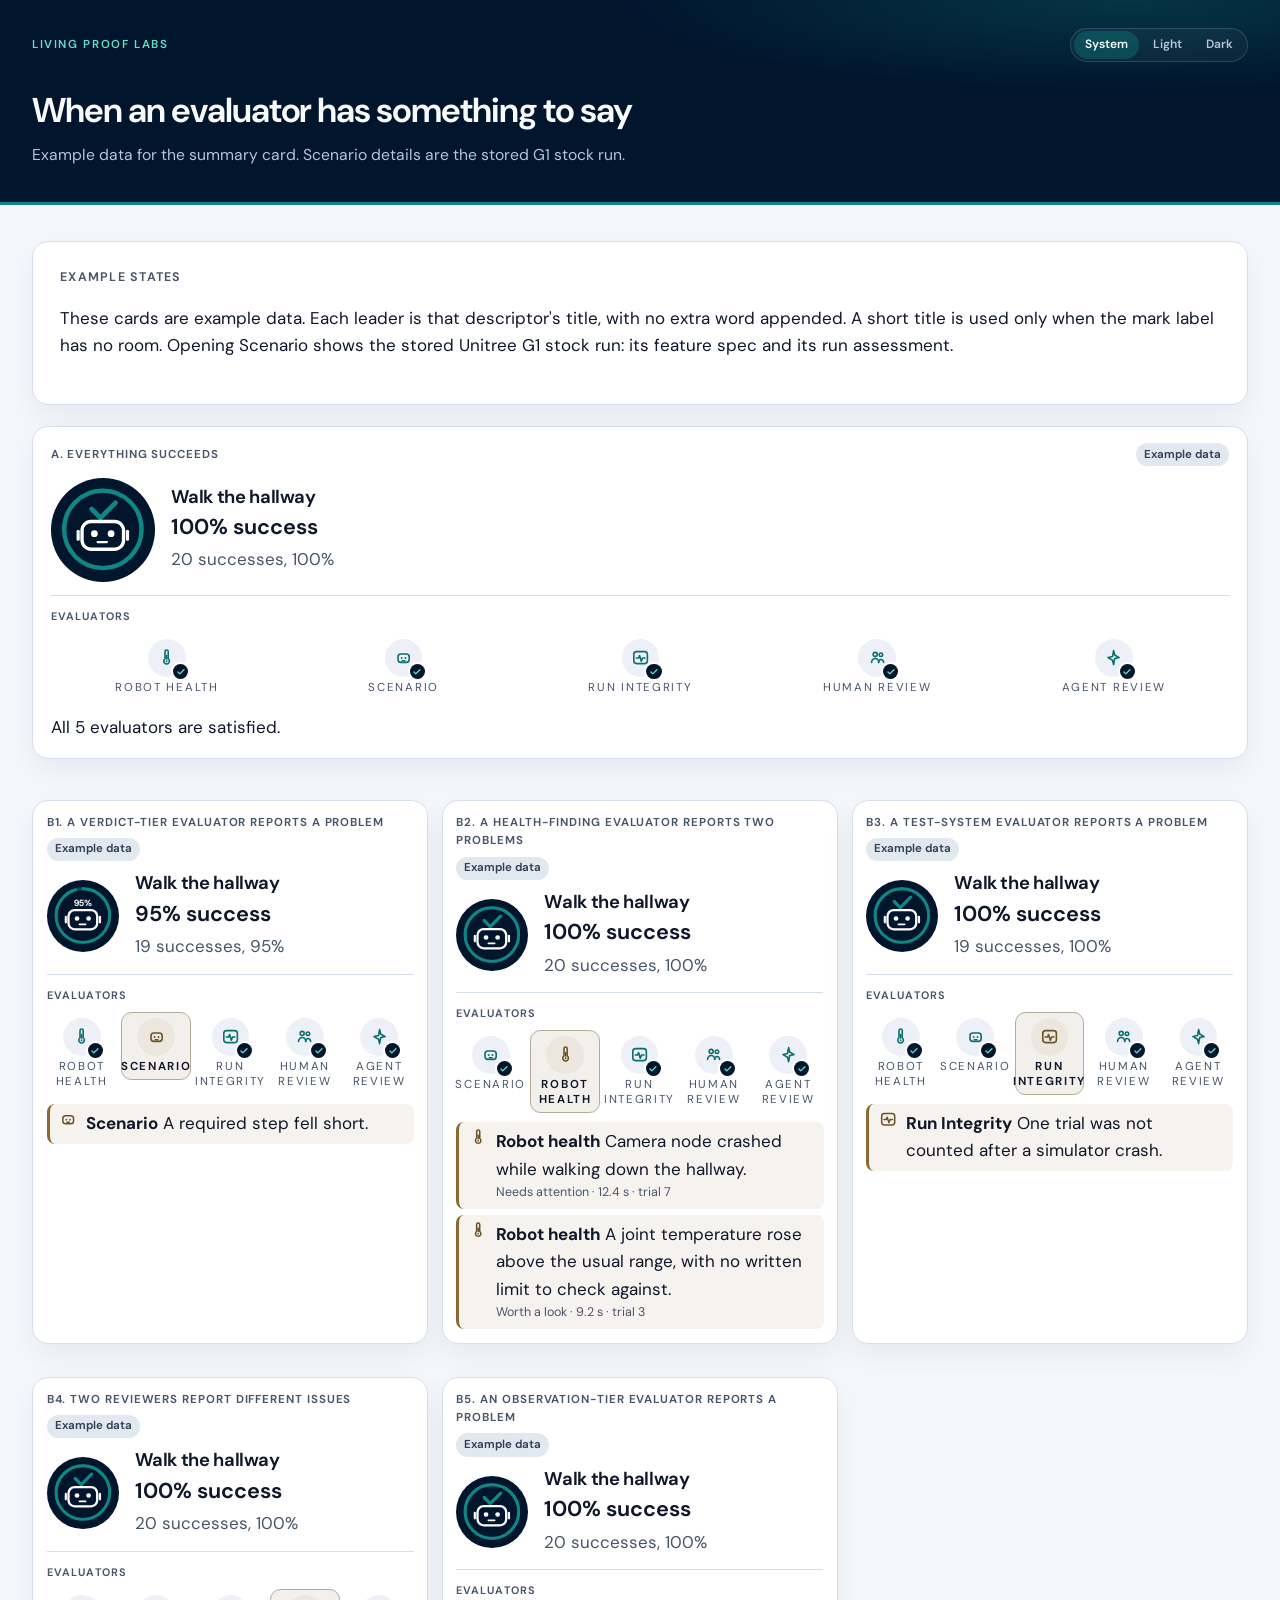
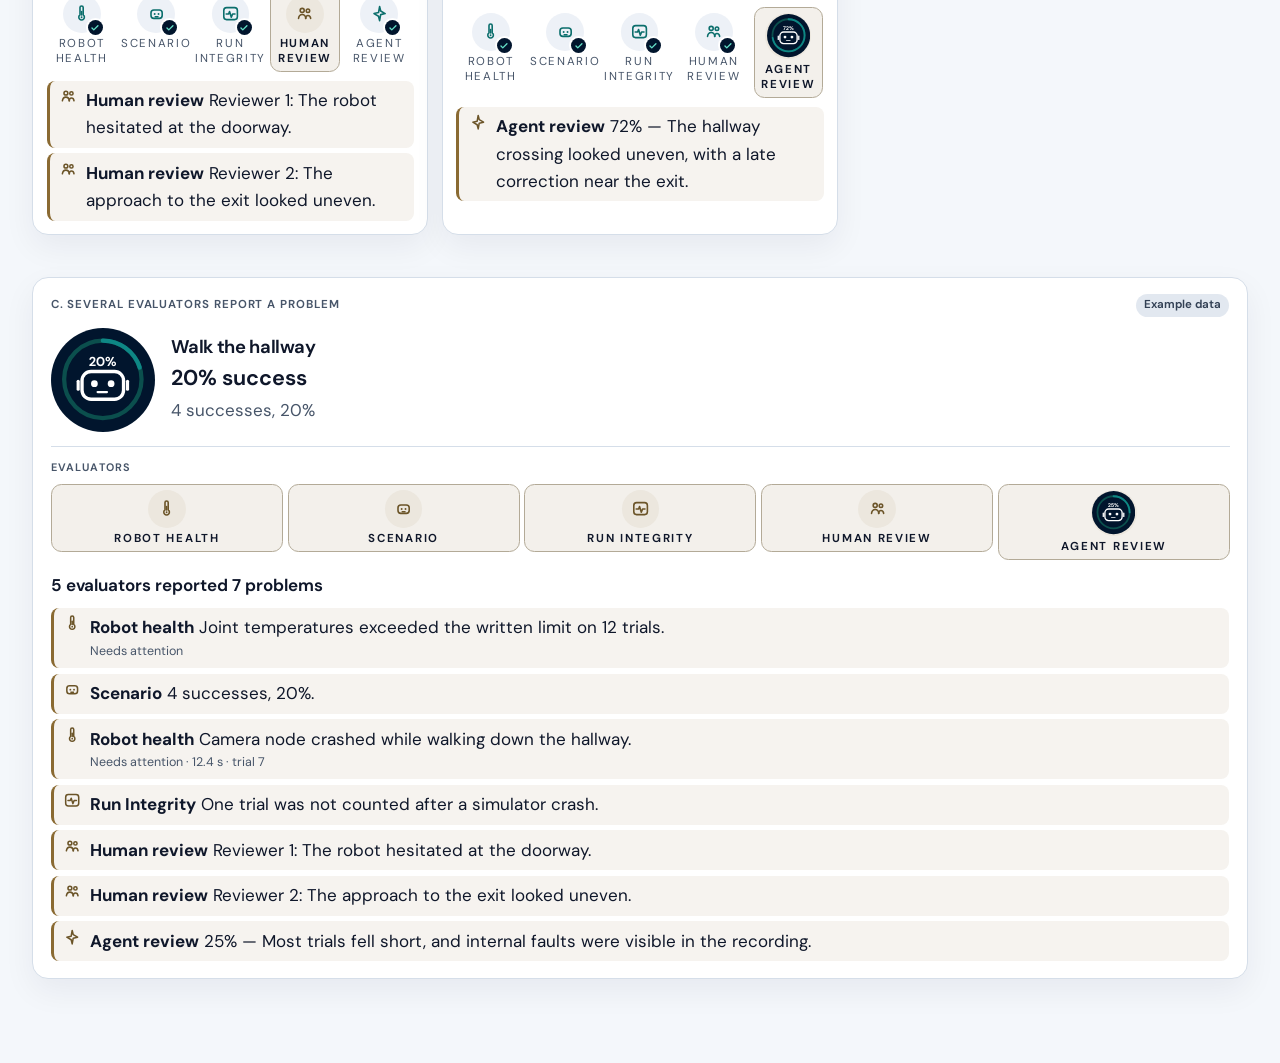
==== commit becd87fe: "State successes and a percentage instead of a k-of-n fraction. The summary card, its acceptance line" ====
--- a/docs/evaluator-summary/fixtures.html
+++ b/docs/evaluator-summary/fixtures.html
@@ -1087,7 +1087,7 @@
 <circle cx='591.8' cy='547.9' r='33.2'/>
 <rect x='448' y='620' width='114' height='22' rx='11'/>
 </g>
-</svg></div><div><h3 class='run-title'>Walk the hallway</h3><p class='pct'>100% success</p><p class='count'>20 of 20 trials</p></div></div><div class='evaluators'><p class='evaluators-label'>Evaluators</p><div class='eval-row' style='--eval-count:5'><details class='eval-disclosure' name='card-a' style='--col:1'><summary class='eval-mark is-quiet'><span class='eval-face' role='img' aria-label='Robot health'><span class='mark-svg'><svg xmlns="http://www.w3.org/2000/svg" viewBox="0 0 24 24" fill="none"><path d="M10 4.5a2 2 0 0 1 4 0v9.15a3.5 3.5 0 1 1-4 0V4.5z" stroke="currentColor" stroke-width="2" stroke-linejoin="round"/><path d="M12 9.5v4.2" stroke="currentColor" stroke-width="2" stroke-linecap="round"/><circle cx="12" cy="16.6" r="1.15" fill="currentColor"/></svg></span><span class='pip' aria-hidden='true'><svg xmlns='http://www.w3.org/2000/svg' viewBox='0 0 16 16' aria-hidden='true' focusable='false'><path d='M3.2 8.2 6.1 11.1 12.8 4.4' fill='none' stroke='currentColor' stroke-width='2.2' stroke-linecap='round' stroke-linejoin='round'/></svg></span></span><span class='eval-name eval-name-full'>Robot health</span><span class='eval-name eval-name-short'>Rob health</span></summary><div class='eval-panel'><h4>Robot health</h4><p class='meta'>version to be confirmed (placeholder)</p><p class='purpose'>Reads the robot&#x27;s own health reports and reports what happened inside the robot.</p><p class='meta'>Example descriptor</p><p class='meta'>Tier: Verdict</p><p class='more'>Joint temperatures were within the written limit.</p></div><div class='stored-run' style='--eval-count:5'></div></details><details class='eval-disclosure' name='card-a' style='--col:2'><summary class='eval-mark is-quiet'><span class='eval-face' role='img' aria-label='Scenario'><span class='mark-svg'><svg xmlns="http://www.w3.org/2000/svg" viewBox="0 0 24 24" fill="none"><rect x="5" y="7.5" width="14" height="10.5" rx="3.6" stroke="currentColor" stroke-width="2"/><circle cx="9.6" cy="12.6" r="1.2" fill="currentColor"/><circle cx="14.4" cy="12.6" r="1.2" fill="currentColor"/><path d="M10.2 16h3.6" stroke="currentColor" stroke-width="1.7" stroke-linecap="round"/></svg></span><span class='pip' aria-hidden='true'><svg xmlns='http://www.w3.org/2000/svg' viewBox='0 0 16 16' aria-hidden='true' focusable='false'><path d='M3.2 8.2 6.1 11.1 12.8 4.4' fill='none' stroke='currentColor' stroke-width='2.2' stroke-linecap='round' stroke-linejoin='round'/></svg></span></span><span class='eval-name eval-name-full'>Scenario</span></summary><div class='eval-panel'><h4>Scenario</h4><p class='meta'>1.0.0</p><p class='purpose'>Grades each required step of the mission against written requirements.</p><p class='meta'>Example descriptor. The detail below is the stored G1 stock run.</p><p class='meta'>Tier: Verdict</p></div><div class='stored-run' style='--eval-count:5'><!--lp-stored-run--><section class='context'><h3>Stored G1 stock run</h3><p><strong>Walk the hallway.</strong> The robot starts at the hallway entrance and is commanded to walk straight ahead at 0.5 m/s. It must reach the exit, 5.5 m along the route, within 27 s, staying upright, never touching either wall, and staying within its lateral limit of the centreline.</p><p>12 of 20 trials passed; overall FAIL. 18 of 20 required.</p><ul><li>Reaches the exit, 5.5 m along the route, within 27 s, crossing it inside the exit segment.</li><li>Never touches a side wall.</li><li>Stays upright: the base never drops below the fall height.</li><li>Stays within its lateral limit of the hallway centreline.</li></ul><p>Lateral limit 0.49 m = clear_width / 2 - robot_width / 2</p></section></div></details><details class='eval-disclosure' name='card-a' style='--col:3'><summary class='eval-mark is-quiet'><span class='eval-face' role='img' aria-label='Run Integrity'><span class='mark-svg'><svg xmlns="http://www.w3.org/2000/svg" viewBox="0 0 24 24" fill="none"><rect x="3.5" y="4.5" width="17" height="15" rx="3.5" stroke="currentColor" stroke-width="2"/><path d="M6.5 12.5h3l1.2-3 2.2 7 1.6-4H17.5" stroke="currentColor" stroke-width="2" stroke-linecap="round" stroke-linejoin="round"/></svg></span><span class='pip' aria-hidden='true'><svg xmlns='http://www.w3.org/2000/svg' viewBox='0 0 16 16' aria-hidden='true' focusable='false'><path d='M3.2 8.2 6.1 11.1 12.8 4.4' fill='none' stroke='currentColor' stroke-width='2.2' stroke-linecap='round' stroke-linejoin='round'/></svg></span></span><span class='eval-name eval-name-full'>Run Integrity</span><span class='eval-name eval-name-short'>Run Integ</span></summary><div class='eval-panel'><h4>Run Integrity</h4><p class='meta'>version to be confirmed (placeholder)</p><p class='purpose'>Judges whether the test system was sound, not how the robot performed.</p><p class='meta'>Example descriptor</p><p class='meta'>Tier: Test-system status</p></div><div class='stored-run' style='--eval-count:5'></div></details><details class='eval-disclosure' name='card-a' style='--col:4'><summary class='eval-mark is-quiet'><span class='eval-face' role='img' aria-label='Human review'><span class='mark-svg'><svg xmlns="http://www.w3.org/2000/svg" viewBox="0 0 24 24" fill="none"><circle cx="9" cy="8" r="2.5" stroke="currentColor" stroke-width="2"/><path d="M4.4 18c.5-3.1 2.4-4.8 4.6-4.8s4.1 1.7 4.6 4.8" stroke="currentColor" stroke-width="2" stroke-linecap="round"/><circle cx="16.2" cy="8.4" r="2.15" stroke="currentColor" stroke-width="2"/><path d="M13.2 18c.35-2.35 1.6-3.6 3-3.6 1.7 0 3.1 1.4 3.4 3.6" stroke="currentColor" stroke-width="2" stroke-linecap="round"/></svg></span><span class='pip' aria-hidden='true'><svg xmlns='http://www.w3.org/2000/svg' viewBox='0 0 16 16' aria-hidden='true' focusable='false'><path d='M3.2 8.2 6.1 11.1 12.8 4.4' fill='none' stroke='currentColor' stroke-width='2.2' stroke-linecap='round' stroke-linejoin='round'/></svg></span></span><span class='eval-name eval-name-full'>Human review</span></summary><div class='eval-panel'><h4>Human review</h4><p class='meta'>version to be confirmed (placeholder)</p><p class='purpose'>One or more people approve the run or report an issue they observed.</p><p class='meta'>Example descriptor</p><p class='meta'>Tier: Review</p></div><div class='stored-run' style='--eval-count:5'></div></details><details class='eval-disclosure' name='card-a' style='--col:5'><summary class='eval-mark is-quiet'><span class='eval-face' role='img' aria-label='Agent review'><span class='mark-svg'><svg xmlns="http://www.w3.org/2000/svg" viewBox="0 0 24 24" fill="none"><path d="M12 3.2l1.35 5.5L19 12l-5.65 1.3L12 20.8l-1.35-5.5L5 12l5.65-1.3L12 3.2z" stroke="currentColor" stroke-width="2" stroke-linejoin="round"/></svg></span><span class='pip' aria-hidden='true'><svg xmlns='http://www.w3.org/2000/svg' viewBox='0 0 16 16' aria-hidden='true' focusable='false'><path d='M3.2 8.2 6.1 11.1 12.8 4.4' fill='none' stroke='currentColor' stroke-width='2.2' stroke-linecap='round' stroke-linejoin='round'/></svg></span></span><span class='eval-name eval-name-full'>Agent review</span></summary><div class='eval-panel'><h4>Agent review</h4><p class='meta'>version to be confirmed (placeholder)</p><p class='purpose'>An agent inspects the run&#x27;s records and gives a grade.</p><p class='meta'>Example descriptor</p><p class='meta'>Tier: Observation</p></div><div class='stored-run' style='--eval-count:5'></div></details></div></div><p class='callout-ok'>All 5 evaluators are satisfied.</p></article><div class='b-grid'><article class='summary-card is-compact'><div class='card-head'><p class='state-kicker'>B1. A verdict-tier evaluator reports a problem</p><p class='example-tag'>Example data</p></div><div class='summary-hero'><div class='badge'><svg class='success-ring' xmlns='http://www.w3.org/2000/svg' viewBox='0 0 1024 1024' role='img' aria-label='Walk the hallway: 95% success' width='72' height='72'>
+</svg></div><div><h3 class='run-title'>Walk the hallway</h3><p class='pct'>100% success</p><p class='count'>20 successes, 100%</p></div></div><div class='evaluators'><p class='evaluators-label'>Evaluators</p><div class='eval-row' style='--eval-count:5'><details class='eval-disclosure' name='card-a' style='--col:1'><summary class='eval-mark is-quiet'><span class='eval-face' role='img' aria-label='Robot health'><span class='mark-svg'><svg xmlns="http://www.w3.org/2000/svg" viewBox="0 0 24 24" fill="none"><path d="M10 4.5a2 2 0 0 1 4 0v9.15a3.5 3.5 0 1 1-4 0V4.5z" stroke="currentColor" stroke-width="2" stroke-linejoin="round"/><path d="M12 9.5v4.2" stroke="currentColor" stroke-width="2" stroke-linecap="round"/><circle cx="12" cy="16.6" r="1.15" fill="currentColor"/></svg></span><span class='pip' aria-hidden='true'><svg xmlns='http://www.w3.org/2000/svg' viewBox='0 0 16 16' aria-hidden='true' focusable='false'><path d='M3.2 8.2 6.1 11.1 12.8 4.4' fill='none' stroke='currentColor' stroke-width='2.2' stroke-linecap='round' stroke-linejoin='round'/></svg></span></span><span class='eval-name eval-name-full'>Robot health</span><span class='eval-name eval-name-short'>Rob health</span></summary><div class='eval-panel'><h4>Robot health</h4><p class='meta'>version to be confirmed (placeholder)</p><p class='purpose'>Reads the robot&#x27;s own health reports and reports what happened inside the robot.</p><p class='meta'>Example descriptor</p><p class='meta'>Tier: Verdict</p><p class='more'>Joint temperatures were within the written limit.</p></div><div class='stored-run' style='--eval-count:5'></div></details><details class='eval-disclosure' name='card-a' style='--col:2'><summary class='eval-mark is-quiet'><span class='eval-face' role='img' aria-label='Scenario'><span class='mark-svg'><svg xmlns="http://www.w3.org/2000/svg" viewBox="0 0 24 24" fill="none"><rect x="5" y="7.5" width="14" height="10.5" rx="3.6" stroke="currentColor" stroke-width="2"/><circle cx="9.6" cy="12.6" r="1.2" fill="currentColor"/><circle cx="14.4" cy="12.6" r="1.2" fill="currentColor"/><path d="M10.2 16h3.6" stroke="currentColor" stroke-width="1.7" stroke-linecap="round"/></svg></span><span class='pip' aria-hidden='true'><svg xmlns='http://www.w3.org/2000/svg' viewBox='0 0 16 16' aria-hidden='true' focusable='false'><path d='M3.2 8.2 6.1 11.1 12.8 4.4' fill='none' stroke='currentColor' stroke-width='2.2' stroke-linecap='round' stroke-linejoin='round'/></svg></span></span><span class='eval-name eval-name-full'>Scenario</span></summary><div class='eval-panel'><h4>Scenario</h4><p class='meta'>1.0.0</p><p class='purpose'>Grades each required step of the mission against written requirements.</p><p class='meta'>Example descriptor. The detail below is the stored G1 stock run.</p><p class='meta'>Tier: Verdict</p></div><div class='stored-run' style='--eval-count:5'><!--lp-stored-run--><section class='context'><h3>Stored G1 stock run</h3><p><strong>Walk the hallway.</strong> The robot starts at the hallway entrance and is commanded to walk straight ahead at 0.5 m/s. It must reach the exit, 5.5 m along the route, within 27 s, staying upright, never touching either wall, and staying within its lateral limit of the centreline.</p><p>12 successes, 60%; overall FAIL. 90% required.</p><ul><li>Reaches the exit, 5.5 m along the route, within 27 s, crossing it inside the exit segment.</li><li>Never touches a side wall.</li><li>Stays upright: the base never drops below the fall height.</li><li>Stays within its lateral limit of the hallway centreline.</li></ul><p>Lateral limit 0.49 m = clear_width / 2 - robot_width / 2</p></section></div></details><details class='eval-disclosure' name='card-a' style='--col:3'><summary class='eval-mark is-quiet'><span class='eval-face' role='img' aria-label='Run Integrity'><span class='mark-svg'><svg xmlns="http://www.w3.org/2000/svg" viewBox="0 0 24 24" fill="none"><rect x="3.5" y="4.5" width="17" height="15" rx="3.5" stroke="currentColor" stroke-width="2"/><path d="M6.5 12.5h3l1.2-3 2.2 7 1.6-4H17.5" stroke="currentColor" stroke-width="2" stroke-linecap="round" stroke-linejoin="round"/></svg></span><span class='pip' aria-hidden='true'><svg xmlns='http://www.w3.org/2000/svg' viewBox='0 0 16 16' aria-hidden='true' focusable='false'><path d='M3.2 8.2 6.1 11.1 12.8 4.4' fill='none' stroke='currentColor' stroke-width='2.2' stroke-linecap='round' stroke-linejoin='round'/></svg></span></span><span class='eval-name eval-name-full'>Run Integrity</span><span class='eval-name eval-name-short'>Run Integ</span></summary><div class='eval-panel'><h4>Run Integrity</h4><p class='meta'>version to be confirmed (placeholder)</p><p class='purpose'>Judges whether the test system was sound, not how the robot performed.</p><p class='meta'>Example descriptor</p><p class='meta'>Tier: Test-system status</p></div><div class='stored-run' style='--eval-count:5'></div></details><details class='eval-disclosure' name='card-a' style='--col:4'><summary class='eval-mark is-quiet'><span class='eval-face' role='img' aria-label='Human review'><span class='mark-svg'><svg xmlns="http://www.w3.org/2000/svg" viewBox="0 0 24 24" fill="none"><circle cx="9" cy="8" r="2.5" stroke="currentColor" stroke-width="2"/><path d="M4.4 18c.5-3.1 2.4-4.8 4.6-4.8s4.1 1.7 4.6 4.8" stroke="currentColor" stroke-width="2" stroke-linecap="round"/><circle cx="16.2" cy="8.4" r="2.15" stroke="currentColor" stroke-width="2"/><path d="M13.2 18c.35-2.35 1.6-3.6 3-3.6 1.7 0 3.1 1.4 3.4 3.6" stroke="currentColor" stroke-width="2" stroke-linecap="round"/></svg></span><span class='pip' aria-hidden='true'><svg xmlns='http://www.w3.org/2000/svg' viewBox='0 0 16 16' aria-hidden='true' focusable='false'><path d='M3.2 8.2 6.1 11.1 12.8 4.4' fill='none' stroke='currentColor' stroke-width='2.2' stroke-linecap='round' stroke-linejoin='round'/></svg></span></span><span class='eval-name eval-name-full'>Human review</span></summary><div class='eval-panel'><h4>Human review</h4><p class='meta'>version to be confirmed (placeholder)</p><p class='purpose'>One or more people approve the run or report an issue they observed.</p><p class='meta'>Example descriptor</p><p class='meta'>Tier: Review</p></div><div class='stored-run' style='--eval-count:5'></div></details><details class='eval-disclosure' name='card-a' style='--col:5'><summary class='eval-mark is-quiet'><span class='eval-face' role='img' aria-label='Agent review'><span class='mark-svg'><svg xmlns="http://www.w3.org/2000/svg" viewBox="0 0 24 24" fill="none"><path d="M12 3.2l1.35 5.5L19 12l-5.65 1.3L12 20.8l-1.35-5.5L5 12l5.65-1.3L12 3.2z" stroke="currentColor" stroke-width="2" stroke-linejoin="round"/></svg></span><span class='pip' aria-hidden='true'><svg xmlns='http://www.w3.org/2000/svg' viewBox='0 0 16 16' aria-hidden='true' focusable='false'><path d='M3.2 8.2 6.1 11.1 12.8 4.4' fill='none' stroke='currentColor' stroke-width='2.2' stroke-linecap='round' stroke-linejoin='round'/></svg></span></span><span class='eval-name eval-name-full'>Agent review</span></summary><div class='eval-panel'><h4>Agent review</h4><p class='meta'>version to be confirmed (placeholder)</p><p class='purpose'>An agent inspects the run&#x27;s records and gives a grade.</p><p class='meta'>Example descriptor</p><p class='meta'>Tier: Observation</p></div><div class='stored-run' style='--eval-count:5'></div></details></div></div><p class='callout-ok'>All 5 evaluators are satisfied.</p></article><div class='b-grid'><article class='summary-card is-compact'><div class='card-head'><p class='state-kicker'>B1. A verdict-tier evaluator reports a problem</p><p class='example-tag'>Example data</p></div><div class='summary-hero'><div class='badge'><svg class='success-ring' xmlns='http://www.w3.org/2000/svg' viewBox='0 0 1024 1024' role='img' aria-label='Walk the hallway: 95% success' width='72' height='72'>
 <title>Walk the hallway: 95% success</title>
 <circle cx='512' cy='512' r='512' fill='#01152D'/>
 <circle cx='510.5' cy='505.75' r='381.1' fill='none' stroke='#0B4F4D' stroke-width='42'/>
@@ -1106,7 +1106,7 @@
 <circle cx='591.8' cy='547.9' r='33.2'/>
 <rect x='448' y='620' width='114' height='22' rx='11'/>
 </g>
-</svg></div><div><h3 class='run-title'>Walk the hallway</h3><p class='pct'>95% success</p><p class='count'>19 of 20 trials</p></div></div><div class='evaluators'><p class='evaluators-label'>Evaluators</p><div class='eval-row' style='--eval-count:5'><details class='eval-disclosure' name='card-b0' style='--col:1'><summary class='eval-mark is-quiet'><span class='eval-face' role='img' aria-label='Robot health'><span class='mark-svg'><svg xmlns="http://www.w3.org/2000/svg" viewBox="0 0 24 24" fill="none"><path d="M10 4.5a2 2 0 0 1 4 0v9.15a3.5 3.5 0 1 1-4 0V4.5z" stroke="currentColor" stroke-width="2" stroke-linejoin="round"/><path d="M12 9.5v4.2" stroke="currentColor" stroke-width="2" stroke-linecap="round"/><circle cx="12" cy="16.6" r="1.15" fill="currentColor"/></svg></span><span class='pip' aria-hidden='true'><svg xmlns='http://www.w3.org/2000/svg' viewBox='0 0 16 16' aria-hidden='true' focusable='false'><path d='M3.2 8.2 6.1 11.1 12.8 4.4' fill='none' stroke='currentColor' stroke-width='2.2' stroke-linecap='round' stroke-linejoin='round'/></svg></span></span><span class='eval-name eval-name-full'>Robot health</span><span class='eval-name eval-name-short'>Rob health</span></summary><div class='eval-panel'><h4>Robot health</h4><p class='meta'>version to be confirmed (placeholder)</p><p class='purpose'>Reads the robot&#x27;s own health reports and reports what happened inside the robot.</p><p class='meta'>Example descriptor</p><p class='meta'>Tier: Verdict</p><p class='more'>Joint temperatures were within the written limit.</p></div><div class='stored-run' style='--eval-count:5'></div></details><details class='eval-disclosure' name='card-b0' style='--col:2'><summary class='eval-mark is-speaking'><span class='eval-face' role='img' aria-label='Scenario'><span class='mark-svg'><svg xmlns="http://www.w3.org/2000/svg" viewBox="0 0 24 24" fill="none"><rect x="5" y="7.5" width="14" height="10.5" rx="3.6" stroke="currentColor" stroke-width="2"/><circle cx="9.6" cy="12.6" r="1.2" fill="currentColor"/><circle cx="14.4" cy="12.6" r="1.2" fill="currentColor"/><path d="M10.2 16h3.6" stroke="currentColor" stroke-width="1.7" stroke-linecap="round"/></svg></span></span><span class='eval-name eval-name-full'>Scenario</span></summary><div class='eval-panel'><h4>Scenario</h4><p class='meta'>1.0.0</p><p class='purpose'>Grades each required step of the mission against written requirements.</p><p class='meta'>Example descriptor. The detail below is the stored G1 stock run.</p><p class='meta'>Tier: Verdict</p></div><div class='stored-run' style='--eval-count:5'><!--lp-stored-run--><section class='context'><h3>Stored G1 stock run</h3><p><strong>Walk the hallway.</strong> The robot starts at the hallway entrance and is commanded to walk straight ahead at 0.5 m/s. It must reach the exit, 5.5 m along the route, within 27 s, staying upright, never touching either wall, and staying within its lateral limit of the centreline.</p><p>12 of 20 trials passed; overall FAIL. 18 of 20 required.</p><ul><li>Reaches the exit, 5.5 m along the route, within 27 s, crossing it inside the exit segment.</li><li>Never touches a side wall.</li><li>Stays upright: the base never drops below the fall height.</li><li>Stays within its lateral limit of the hallway centreline.</li></ul><p>Lateral limit 0.49 m = clear_width / 2 - robot_width / 2</p></section></div></details><details class='eval-disclosure' name='card-b0' style='--col:3'><summary class='eval-mark is-quiet'><span class='eval-face' role='img' aria-label='Run Integrity'><span class='mark-svg'><svg xmlns="http://www.w3.org/2000/svg" viewBox="0 0 24 24" fill="none"><rect x="3.5" y="4.5" width="17" height="15" rx="3.5" stroke="currentColor" stroke-width="2"/><path d="M6.5 12.5h3l1.2-3 2.2 7 1.6-4H17.5" stroke="currentColor" stroke-width="2" stroke-linecap="round" stroke-linejoin="round"/></svg></span><span class='pip' aria-hidden='true'><svg xmlns='http://www.w3.org/2000/svg' viewBox='0 0 16 16' aria-hidden='true' focusable='false'><path d='M3.2 8.2 6.1 11.1 12.8 4.4' fill='none' stroke='currentColor' stroke-width='2.2' stroke-linecap='round' stroke-linejoin='round'/></svg></span></span><span class='eval-name eval-name-full'>Run Integrity</span><span class='eval-name eval-name-short'>Run Integ</span></summary><div class='eval-panel'><h4>Run Integrity</h4><p class='meta'>version to be confirmed (placeholder)</p><p class='purpose'>Judges whether the test system was sound, not how the robot performed.</p><p class='meta'>Example descriptor</p><p class='meta'>Tier: Test-system status</p></div><div class='stored-run' style='--eval-count:5'></div></details><details class='eval-disclosure' name='card-b0' style='--col:4'><summary class='eval-mark is-quiet'><span class='eval-face' role='img' aria-label='Human review'><span class='mark-svg'><svg xmlns="http://www.w3.org/2000/svg" viewBox="0 0 24 24" fill="none"><circle cx="9" cy="8" r="2.5" stroke="currentColor" stroke-width="2"/><path d="M4.4 18c.5-3.1 2.4-4.8 4.6-4.8s4.1 1.7 4.6 4.8" stroke="currentColor" stroke-width="2" stroke-linecap="round"/><circle cx="16.2" cy="8.4" r="2.15" stroke="currentColor" stroke-width="2"/><path d="M13.2 18c.35-2.35 1.6-3.6 3-3.6 1.7 0 3.1 1.4 3.4 3.6" stroke="currentColor" stroke-width="2" stroke-linecap="round"/></svg></span><span class='pip' aria-hidden='true'><svg xmlns='http://www.w3.org/2000/svg' viewBox='0 0 16 16' aria-hidden='true' focusable='false'><path d='M3.2 8.2 6.1 11.1 12.8 4.4' fill='none' stroke='currentColor' stroke-width='2.2' stroke-linecap='round' stroke-linejoin='round'/></svg></span></span><span class='eval-name eval-name-full'>Human review</span></summary><div class='eval-panel'><h4>Human review</h4><p class='meta'>version to be confirmed (placeholder)</p><p class='purpose'>One or more people approve the run or report an issue they observed.</p><p class='meta'>Example descriptor</p><p class='meta'>Tier: Review</p></div><div class='stored-run' style='--eval-count:5'></div></details><details class='eval-disclosure' name='card-b0' style='--col:5'><summary class='eval-mark is-quiet'><span class='eval-face' role='img' aria-label='Agent review'><span class='mark-svg'><svg xmlns="http://www.w3.org/2000/svg" viewBox="0 0 24 24" fill="none"><path d="M12 3.2l1.35 5.5L19 12l-5.65 1.3L12 20.8l-1.35-5.5L5 12l5.65-1.3L12 3.2z" stroke="currentColor" stroke-width="2" stroke-linejoin="round"/></svg></span><span class='pip' aria-hidden='true'><svg xmlns='http://www.w3.org/2000/svg' viewBox='0 0 16 16' aria-hidden='true' focusable='false'><path d='M3.2 8.2 6.1 11.1 12.8 4.4' fill='none' stroke='currentColor' stroke-width='2.2' stroke-linecap='round' stroke-linejoin='round'/></svg></span></span><span class='eval-name eval-name-full'>Agent review</span></summary><div class='eval-panel'><h4>Agent review</h4><p class='meta'>version to be confirmed (placeholder)</p><p class='purpose'>An agent inspects the run&#x27;s records and gives a grade.</p><p class='meta'>Example descriptor</p><p class='meta'>Tier: Observation</p></div><div class='stored-run' style='--eval-count:5'></div></details></div></div><ul class='callouts'><li><span class='callout-icon' aria-hidden='true'><span class='mark-svg'><svg xmlns="http://www.w3.org/2000/svg" viewBox="0 0 24 24" fill="none"><rect x="5" y="7.5" width="14" height="10.5" rx="3.6" stroke="currentColor" stroke-width="2"/><circle cx="9.6" cy="12.6" r="1.2" fill="currentColor"/><circle cx="14.4" cy="12.6" r="1.2" fill="currentColor"/><path d="M10.2 16h3.6" stroke="currentColor" stroke-width="1.7" stroke-linecap="round"/></svg></span></span><div class='callout-body'><p class='finding-text'><strong>Scenario</strong> A required step fell short.</p></div></li></ul></article><article class='summary-card is-compact'><div class='card-head'><p class='state-kicker'>B2. A health-finding evaluator reports two problems</p><p class='example-tag'>Example data</p></div><div class='summary-hero'><div class='badge'><svg class='success-ring' xmlns='http://www.w3.org/2000/svg' viewBox='0 0 1024 1024' role='img' aria-label='Walk the hallway: 100% success' width='72' height='72'>
+</svg></div><div><h3 class='run-title'>Walk the hallway</h3><p class='pct'>95% success</p><p class='count'>19 successes, 95%</p></div></div><div class='evaluators'><p class='evaluators-label'>Evaluators</p><div class='eval-row' style='--eval-count:5'><details class='eval-disclosure' name='card-b0' style='--col:1'><summary class='eval-mark is-quiet'><span class='eval-face' role='img' aria-label='Robot health'><span class='mark-svg'><svg xmlns="http://www.w3.org/2000/svg" viewBox="0 0 24 24" fill="none"><path d="M10 4.5a2 2 0 0 1 4 0v9.15a3.5 3.5 0 1 1-4 0V4.5z" stroke="currentColor" stroke-width="2" stroke-linejoin="round"/><path d="M12 9.5v4.2" stroke="currentColor" stroke-width="2" stroke-linecap="round"/><circle cx="12" cy="16.6" r="1.15" fill="currentColor"/></svg></span><span class='pip' aria-hidden='true'><svg xmlns='http://www.w3.org/2000/svg' viewBox='0 0 16 16' aria-hidden='true' focusable='false'><path d='M3.2 8.2 6.1 11.1 12.8 4.4' fill='none' stroke='currentColor' stroke-width='2.2' stroke-linecap='round' stroke-linejoin='round'/></svg></span></span><span class='eval-name eval-name-full'>Robot health</span><span class='eval-name eval-name-short'>Rob health</span></summary><div class='eval-panel'><h4>Robot health</h4><p class='meta'>version to be confirmed (placeholder)</p><p class='purpose'>Reads the robot&#x27;s own health reports and reports what happened inside the robot.</p><p class='meta'>Example descriptor</p><p class='meta'>Tier: Verdict</p><p class='more'>Joint temperatures were within the written limit.</p></div><div class='stored-run' style='--eval-count:5'></div></details><details class='eval-disclosure' name='card-b0' style='--col:2'><summary class='eval-mark is-speaking'><span class='eval-face' role='img' aria-label='Scenario'><span class='mark-svg'><svg xmlns="http://www.w3.org/2000/svg" viewBox="0 0 24 24" fill="none"><rect x="5" y="7.5" width="14" height="10.5" rx="3.6" stroke="currentColor" stroke-width="2"/><circle cx="9.6" cy="12.6" r="1.2" fill="currentColor"/><circle cx="14.4" cy="12.6" r="1.2" fill="currentColor"/><path d="M10.2 16h3.6" stroke="currentColor" stroke-width="1.7" stroke-linecap="round"/></svg></span></span><span class='eval-name eval-name-full'>Scenario</span></summary><div class='eval-panel'><h4>Scenario</h4><p class='meta'>1.0.0</p><p class='purpose'>Grades each required step of the mission against written requirements.</p><p class='meta'>Example descriptor. The detail below is the stored G1 stock run.</p><p class='meta'>Tier: Verdict</p></div><div class='stored-run' style='--eval-count:5'><!--lp-stored-run--><section class='context'><h3>Stored G1 stock run</h3><p><strong>Walk the hallway.</strong> The robot starts at the hallway entrance and is commanded to walk straight ahead at 0.5 m/s. It must reach the exit, 5.5 m along the route, within 27 s, staying upright, never touching either wall, and staying within its lateral limit of the centreline.</p><p>12 successes, 60%; overall FAIL. 90% required.</p><ul><li>Reaches the exit, 5.5 m along the route, within 27 s, crossing it inside the exit segment.</li><li>Never touches a side wall.</li><li>Stays upright: the base never drops below the fall height.</li><li>Stays within its lateral limit of the hallway centreline.</li></ul><p>Lateral limit 0.49 m = clear_width / 2 - robot_width / 2</p></section></div></details><details class='eval-disclosure' name='card-b0' style='--col:3'><summary class='eval-mark is-quiet'><span class='eval-face' role='img' aria-label='Run Integrity'><span class='mark-svg'><svg xmlns="http://www.w3.org/2000/svg" viewBox="0 0 24 24" fill="none"><rect x="3.5" y="4.5" width="17" height="15" rx="3.5" stroke="currentColor" stroke-width="2"/><path d="M6.5 12.5h3l1.2-3 2.2 7 1.6-4H17.5" stroke="currentColor" stroke-width="2" stroke-linecap="round" stroke-linejoin="round"/></svg></span><span class='pip' aria-hidden='true'><svg xmlns='http://www.w3.org/2000/svg' viewBox='0 0 16 16' aria-hidden='true' focusable='false'><path d='M3.2 8.2 6.1 11.1 12.8 4.4' fill='none' stroke='currentColor' stroke-width='2.2' stroke-linecap='round' stroke-linejoin='round'/></svg></span></span><span class='eval-name eval-name-full'>Run Integrity</span><span class='eval-name eval-name-short'>Run Integ</span></summary><div class='eval-panel'><h4>Run Integrity</h4><p class='meta'>version to be confirmed (placeholder)</p><p class='purpose'>Judges whether the test system was sound, not how the robot performed.</p><p class='meta'>Example descriptor</p><p class='meta'>Tier: Test-system status</p></div><div class='stored-run' style='--eval-count:5'></div></details><details class='eval-disclosure' name='card-b0' style='--col:4'><summary class='eval-mark is-quiet'><span class='eval-face' role='img' aria-label='Human review'><span class='mark-svg'><svg xmlns="http://www.w3.org/2000/svg" viewBox="0 0 24 24" fill="none"><circle cx="9" cy="8" r="2.5" stroke="currentColor" stroke-width="2"/><path d="M4.4 18c.5-3.1 2.4-4.8 4.6-4.8s4.1 1.7 4.6 4.8" stroke="currentColor" stroke-width="2" stroke-linecap="round"/><circle cx="16.2" cy="8.4" r="2.15" stroke="currentColor" stroke-width="2"/><path d="M13.2 18c.35-2.35 1.6-3.6 3-3.6 1.7 0 3.1 1.4 3.4 3.6" stroke="currentColor" stroke-width="2" stroke-linecap="round"/></svg></span><span class='pip' aria-hidden='true'><svg xmlns='http://www.w3.org/2000/svg' viewBox='0 0 16 16' aria-hidden='true' focusable='false'><path d='M3.2 8.2 6.1 11.1 12.8 4.4' fill='none' stroke='currentColor' stroke-width='2.2' stroke-linecap='round' stroke-linejoin='round'/></svg></span></span><span class='eval-name eval-name-full'>Human review</span></summary><div class='eval-panel'><h4>Human review</h4><p class='meta'>version to be confirmed (placeholder)</p><p class='purpose'>One or more people approve the run or report an issue they observed.</p><p class='meta'>Example descriptor</p><p class='meta'>Tier: Review</p></div><div class='stored-run' style='--eval-count:5'></div></details><details class='eval-disclosure' name='card-b0' style='--col:5'><summary class='eval-mark is-quiet'><span class='eval-face' role='img' aria-label='Agent review'><span class='mark-svg'><svg xmlns="http://www.w3.org/2000/svg" viewBox="0 0 24 24" fill="none"><path d="M12 3.2l1.35 5.5L19 12l-5.65 1.3L12 20.8l-1.35-5.5L5 12l5.65-1.3L12 3.2z" stroke="currentColor" stroke-width="2" stroke-linejoin="round"/></svg></span><span class='pip' aria-hidden='true'><svg xmlns='http://www.w3.org/2000/svg' viewBox='0 0 16 16' aria-hidden='true' focusable='false'><path d='M3.2 8.2 6.1 11.1 12.8 4.4' fill='none' stroke='currentColor' stroke-width='2.2' stroke-linecap='round' stroke-linejoin='round'/></svg></span></span><span class='eval-name eval-name-full'>Agent review</span></summary><div class='eval-panel'><h4>Agent review</h4><p class='meta'>version to be confirmed (placeholder)</p><p class='purpose'>An agent inspects the run&#x27;s records and gives a grade.</p><p class='meta'>Example descriptor</p><p class='meta'>Tier: Observation</p></div><div class='stored-run' style='--eval-count:5'></div></details></div></div><ul class='callouts'><li><span class='callout-icon' aria-hidden='true'><span class='mark-svg'><svg xmlns="http://www.w3.org/2000/svg" viewBox="0 0 24 24" fill="none"><rect x="5" y="7.5" width="14" height="10.5" rx="3.6" stroke="currentColor" stroke-width="2"/><circle cx="9.6" cy="12.6" r="1.2" fill="currentColor"/><circle cx="14.4" cy="12.6" r="1.2" fill="currentColor"/><path d="M10.2 16h3.6" stroke="currentColor" stroke-width="1.7" stroke-linecap="round"/></svg></span></span><div class='callout-body'><p class='finding-text'><strong>Scenario</strong> A required step fell short.</p></div></li></ul></article><article class='summary-card is-compact'><div class='card-head'><p class='state-kicker'>B2. A health-finding evaluator reports two problems</p><p class='example-tag'>Example data</p></div><div class='summary-hero'><div class='badge'><svg class='success-ring' xmlns='http://www.w3.org/2000/svg' viewBox='0 0 1024 1024' role='img' aria-label='Walk the hallway: 100% success' width='72' height='72'>
 <title>Walk the hallway: 100% success</title>
 <circle cx='512' cy='512' r='512' fill='#01152D'/>
 <circle cx='510.5' cy='505.75' r='381.1' fill='none' stroke='#0B4F4D' stroke-width='42'/>
@@ -1125,7 +1125,7 @@
 <circle cx='591.8' cy='547.9' r='33.2'/>
 <rect x='448' y='620' width='114' height='22' rx='11'/>
 </g>
-</svg></div><div><h3 class='run-title'>Walk the hallway</h3><p class='pct'>100% success</p><p class='count'>20 of 20 trials</p></div></div><div class='evaluators'><p class='evaluators-label'>Evaluators</p><div class='eval-row' style='--eval-count:5'><details class='eval-disclosure' name='card-b1' style='--col:1'><summary class='eval-mark is-quiet'><span class='eval-face' role='img' aria-label='Scenario'><span class='mark-svg'><svg xmlns="http://www.w3.org/2000/svg" viewBox="0 0 24 24" fill="none"><rect x="5" y="7.5" width="14" height="10.5" rx="3.6" stroke="currentColor" stroke-width="2"/><circle cx="9.6" cy="12.6" r="1.2" fill="currentColor"/><circle cx="14.4" cy="12.6" r="1.2" fill="currentColor"/><path d="M10.2 16h3.6" stroke="currentColor" stroke-width="1.7" stroke-linecap="round"/></svg></span><span class='pip' aria-hidden='true'><svg xmlns='http://www.w3.org/2000/svg' viewBox='0 0 16 16' aria-hidden='true' focusable='false'><path d='M3.2 8.2 6.1 11.1 12.8 4.4' fill='none' stroke='currentColor' stroke-width='2.2' stroke-linecap='round' stroke-linejoin='round'/></svg></span></span><span class='eval-name eval-name-full'>Scenario</span></summary><div class='eval-panel'><h4>Scenario</h4><p class='meta'>1.0.0</p><p class='purpose'>Grades each required step of the mission against written requirements.</p><p class='meta'>Example descriptor. The detail below is the stored G1 stock run.</p><p class='meta'>Tier: Verdict</p></div><div class='stored-run' style='--eval-count:5'><!--lp-stored-run--><section class='context'><h3>Stored G1 stock run</h3><p><strong>Walk the hallway.</strong> The robot starts at the hallway entrance and is commanded to walk straight ahead at 0.5 m/s. It must reach the exit, 5.5 m along the route, within 27 s, staying upright, never touching either wall, and staying within its lateral limit of the centreline.</p><p>12 of 20 trials passed; overall FAIL. 18 of 20 required.</p><ul><li>Reaches the exit, 5.5 m along the route, within 27 s, crossing it inside the exit segment.</li><li>Never touches a side wall.</li><li>Stays upright: the base never drops below the fall height.</li><li>Stays within its lateral limit of the hallway centreline.</li></ul><p>Lateral limit 0.49 m = clear_width / 2 - robot_width / 2</p></section></div></details><details class='eval-disclosure' name='card-b1' style='--col:2'><summary class='eval-mark is-speaking'><span class='eval-face' role='img' aria-label='Robot health'><span class='mark-svg'><svg xmlns="http://www.w3.org/2000/svg" viewBox="0 0 24 24" fill="none"><path d="M10 4.5a2 2 0 0 1 4 0v9.15a3.5 3.5 0 1 1-4 0V4.5z" stroke="currentColor" stroke-width="2" stroke-linejoin="round"/><path d="M12 9.5v4.2" stroke="currentColor" stroke-width="2" stroke-linecap="round"/><circle cx="12" cy="16.6" r="1.15" fill="currentColor"/></svg></span></span><span class='eval-name eval-name-full'>Robot health</span><span class='eval-name eval-name-short'>Rob health</span></summary><div class='eval-panel'><h4>Robot health</h4><p class='meta'>version to be confirmed (placeholder)</p><p class='purpose'>Reads the robot&#x27;s own health reports and reports what happened inside the robot.</p><p class='meta'>Example descriptor</p><p class='meta'>Tier: Health finding</p><p class='more'>The camera node crashed at 12.4 s (trial 7). A joint temperature rise at 9.2 s (trial 3) had no written limit.</p></div><div class='stored-run' style='--eval-count:5'></div></details><details class='eval-disclosure' name='card-b1' style='--col:3'><summary class='eval-mark is-quiet'><span class='eval-face' role='img' aria-label='Run Integrity'><span class='mark-svg'><svg xmlns="http://www.w3.org/2000/svg" viewBox="0 0 24 24" fill="none"><rect x="3.5" y="4.5" width="17" height="15" rx="3.5" stroke="currentColor" stroke-width="2"/><path d="M6.5 12.5h3l1.2-3 2.2 7 1.6-4H17.5" stroke="currentColor" stroke-width="2" stroke-linecap="round" stroke-linejoin="round"/></svg></span><span class='pip' aria-hidden='true'><svg xmlns='http://www.w3.org/2000/svg' viewBox='0 0 16 16' aria-hidden='true' focusable='false'><path d='M3.2 8.2 6.1 11.1 12.8 4.4' fill='none' stroke='currentColor' stroke-width='2.2' stroke-linecap='round' stroke-linejoin='round'/></svg></span></span><span class='eval-name eval-name-full'>Run Integrity</span><span class='eval-name eval-name-short'>Run Integ</span></summary><div class='eval-panel'><h4>Run Integrity</h4><p class='meta'>version to be confirmed (placeholder)</p><p class='purpose'>Judges whether the test system was sound, not how the robot performed.</p><p class='meta'>Example descriptor</p><p class='meta'>Tier: Test-system status</p></div><div class='stored-run' style='--eval-count:5'></div></details><details class='eval-disclosure' name='card-b1' style='--col:4'><summary class='eval-mark is-quiet'><span class='eval-face' role='img' aria-label='Human review'><span class='mark-svg'><svg xmlns="http://www.w3.org/2000/svg" viewBox="0 0 24 24" fill="none"><circle cx="9" cy="8" r="2.5" stroke="currentColor" stroke-width="2"/><path d="M4.4 18c.5-3.1 2.4-4.8 4.6-4.8s4.1 1.7 4.6 4.8" stroke="currentColor" stroke-width="2" stroke-linecap="round"/><circle cx="16.2" cy="8.4" r="2.15" stroke="currentColor" stroke-width="2"/><path d="M13.2 18c.35-2.35 1.6-3.6 3-3.6 1.7 0 3.1 1.4 3.4 3.6" stroke="currentColor" stroke-width="2" stroke-linecap="round"/></svg></span><span class='pip' aria-hidden='true'><svg xmlns='http://www.w3.org/2000/svg' viewBox='0 0 16 16' aria-hidden='true' focusable='false'><path d='M3.2 8.2 6.1 11.1 12.8 4.4' fill='none' stroke='currentColor' stroke-width='2.2' stroke-linecap='round' stroke-linejoin='round'/></svg></span></span><span class='eval-name eval-name-full'>Human review</span></summary><div class='eval-panel'><h4>Human review</h4><p class='meta'>version to be confirmed (placeholder)</p><p class='purpose'>One or more people approve the run or report an issue they observed.</p><p class='meta'>Example descriptor</p><p class='meta'>Tier: Review</p></div><div class='stored-run' style='--eval-count:5'></div></details><details class='eval-disclosure' name='card-b1' style='--col:5'><summary class='eval-mark is-quiet'><span class='eval-face' role='img' aria-label='Agent review'><span class='mark-svg'><svg xmlns="http://www.w3.org/2000/svg" viewBox="0 0 24 24" fill="none"><path d="M12 3.2l1.35 5.5L19 12l-5.65 1.3L12 20.8l-1.35-5.5L5 12l5.65-1.3L12 3.2z" stroke="currentColor" stroke-width="2" stroke-linejoin="round"/></svg></span><span class='pip' aria-hidden='true'><svg xmlns='http://www.w3.org/2000/svg' viewBox='0 0 16 16' aria-hidden='true' focusable='false'><path d='M3.2 8.2 6.1 11.1 12.8 4.4' fill='none' stroke='currentColor' stroke-width='2.2' stroke-linecap='round' stroke-linejoin='round'/></svg></span></span><span class='eval-name eval-name-full'>Agent review</span></summary><div class='eval-panel'><h4>Agent review</h4><p class='meta'>version to be confirmed (placeholder)</p><p class='purpose'>An agent inspects the run&#x27;s records and gives a grade.</p><p class='meta'>Example descriptor</p><p class='meta'>Tier: Observation</p></div><div class='stored-run' style='--eval-count:5'></div></details></div></div><ul class='callouts'><li><span class='callout-icon' aria-hidden='true'><span class='mark-svg'><svg xmlns="http://www.w3.org/2000/svg" viewBox="0 0 24 24" fill="none"><path d="M10 4.5a2 2 0 0 1 4 0v9.15a3.5 3.5 0 1 1-4 0V4.5z" stroke="currentColor" stroke-width="2" stroke-linejoin="round"/><path d="M12 9.5v4.2" stroke="currentColor" stroke-width="2" stroke-linecap="round"/><circle cx="12" cy="16.6" r="1.15" fill="currentColor"/></svg></span></span><div class='callout-body'><p class='finding-text'><strong>Robot health</strong> Camera node crashed while walking down the hallway.</p><p class='finding-meta'>Needs attention · 12.4 s · trial 7</p></div></li><li><span class='callout-icon' aria-hidden='true'><span class='mark-svg'><svg xmlns="http://www.w3.org/2000/svg" viewBox="0 0 24 24" fill="none"><path d="M10 4.5a2 2 0 0 1 4 0v9.15a3.5 3.5 0 1 1-4 0V4.5z" stroke="currentColor" stroke-width="2" stroke-linejoin="round"/><path d="M12 9.5v4.2" stroke="currentColor" stroke-width="2" stroke-linecap="round"/><circle cx="12" cy="16.6" r="1.15" fill="currentColor"/></svg></span></span><div class='callout-body'><p class='finding-text'><strong>Robot health</strong> A joint temperature rose above the usual range, with no written limit to check against.</p><p class='finding-meta'>Worth a look · 9.2 s · trial 3</p></div></li></ul></article><article class='summary-card is-compact'><div class='card-head'><p class='state-kicker'>B3. A test-system evaluator reports a problem</p><p class='example-tag'>Example data</p></div><div class='summary-hero'><div class='badge'><svg class='success-ring' xmlns='http://www.w3.org/2000/svg' viewBox='0 0 1024 1024' role='img' aria-label='Walk the hallway: 100% success' width='72' height='72'>
+</svg></div><div><h3 class='run-title'>Walk the hallway</h3><p class='pct'>100% success</p><p class='count'>20 successes, 100%</p></div></div><div class='evaluators'><p class='evaluators-label'>Evaluators</p><div class='eval-row' style='--eval-count:5'><details class='eval-disclosure' name='card-b1' style='--col:1'><summary class='eval-mark is-quiet'><span class='eval-face' role='img' aria-label='Scenario'><span class='mark-svg'><svg xmlns="http://www.w3.org/2000/svg" viewBox="0 0 24 24" fill="none"><rect x="5" y="7.5" width="14" height="10.5" rx="3.6" stroke="currentColor" stroke-width="2"/><circle cx="9.6" cy="12.6" r="1.2" fill="currentColor"/><circle cx="14.4" cy="12.6" r="1.2" fill="currentColor"/><path d="M10.2 16h3.6" stroke="currentColor" stroke-width="1.7" stroke-linecap="round"/></svg></span><span class='pip' aria-hidden='true'><svg xmlns='http://www.w3.org/2000/svg' viewBox='0 0 16 16' aria-hidden='true' focusable='false'><path d='M3.2 8.2 6.1 11.1 12.8 4.4' fill='none' stroke='currentColor' stroke-width='2.2' stroke-linecap='round' stroke-linejoin='round'/></svg></span></span><span class='eval-name eval-name-full'>Scenario</span></summary><div class='eval-panel'><h4>Scenario</h4><p class='meta'>1.0.0</p><p class='purpose'>Grades each required step of the mission against written requirements.</p><p class='meta'>Example descriptor. The detail below is the stored G1 stock run.</p><p class='meta'>Tier: Verdict</p></div><div class='stored-run' style='--eval-count:5'><!--lp-stored-run--><section class='context'><h3>Stored G1 stock run</h3><p><strong>Walk the hallway.</strong> The robot starts at the hallway entrance and is commanded to walk straight ahead at 0.5 m/s. It must reach the exit, 5.5 m along the route, within 27 s, staying upright, never touching either wall, and staying within its lateral limit of the centreline.</p><p>12 successes, 60%; overall FAIL. 90% required.</p><ul><li>Reaches the exit, 5.5 m along the route, within 27 s, crossing it inside the exit segment.</li><li>Never touches a side wall.</li><li>Stays upright: the base never drops below the fall height.</li><li>Stays within its lateral limit of the hallway centreline.</li></ul><p>Lateral limit 0.49 m = clear_width / 2 - robot_width / 2</p></section></div></details><details class='eval-disclosure' name='card-b1' style='--col:2'><summary class='eval-mark is-speaking'><span class='eval-face' role='img' aria-label='Robot health'><span class='mark-svg'><svg xmlns="http://www.w3.org/2000/svg" viewBox="0 0 24 24" fill="none"><path d="M10 4.5a2 2 0 0 1 4 0v9.15a3.5 3.5 0 1 1-4 0V4.5z" stroke="currentColor" stroke-width="2" stroke-linejoin="round"/><path d="M12 9.5v4.2" stroke="currentColor" stroke-width="2" stroke-linecap="round"/><circle cx="12" cy="16.6" r="1.15" fill="currentColor"/></svg></span></span><span class='eval-name eval-name-full'>Robot health</span><span class='eval-name eval-name-short'>Rob health</span></summary><div class='eval-panel'><h4>Robot health</h4><p class='meta'>version to be confirmed (placeholder)</p><p class='purpose'>Reads the robot&#x27;s own health reports and reports what happened inside the robot.</p><p class='meta'>Example descriptor</p><p class='meta'>Tier: Health finding</p><p class='more'>The camera node crashed at 12.4 s (trial 7). A joint temperature rise at 9.2 s (trial 3) had no written limit.</p></div><div class='stored-run' style='--eval-count:5'></div></details><details class='eval-disclosure' name='card-b1' style='--col:3'><summary class='eval-mark is-quiet'><span class='eval-face' role='img' aria-label='Run Integrity'><span class='mark-svg'><svg xmlns="http://www.w3.org/2000/svg" viewBox="0 0 24 24" fill="none"><rect x="3.5" y="4.5" width="17" height="15" rx="3.5" stroke="currentColor" stroke-width="2"/><path d="M6.5 12.5h3l1.2-3 2.2 7 1.6-4H17.5" stroke="currentColor" stroke-width="2" stroke-linecap="round" stroke-linejoin="round"/></svg></span><span class='pip' aria-hidden='true'><svg xmlns='http://www.w3.org/2000/svg' viewBox='0 0 16 16' aria-hidden='true' focusable='false'><path d='M3.2 8.2 6.1 11.1 12.8 4.4' fill='none' stroke='currentColor' stroke-width='2.2' stroke-linecap='round' stroke-linejoin='round'/></svg></span></span><span class='eval-name eval-name-full'>Run Integrity</span><span class='eval-name eval-name-short'>Run Integ</span></summary><div class='eval-panel'><h4>Run Integrity</h4><p class='meta'>version to be confirmed (placeholder)</p><p class='purpose'>Judges whether the test system was sound, not how the robot performed.</p><p class='meta'>Example descriptor</p><p class='meta'>Tier: Test-system status</p></div><div class='stored-run' style='--eval-count:5'></div></details><details class='eval-disclosure' name='card-b1' style='--col:4'><summary class='eval-mark is-quiet'><span class='eval-face' role='img' aria-label='Human review'><span class='mark-svg'><svg xmlns="http://www.w3.org/2000/svg" viewBox="0 0 24 24" fill="none"><circle cx="9" cy="8" r="2.5" stroke="currentColor" stroke-width="2"/><path d="M4.4 18c.5-3.1 2.4-4.8 4.6-4.8s4.1 1.7 4.6 4.8" stroke="currentColor" stroke-width="2" stroke-linecap="round"/><circle cx="16.2" cy="8.4" r="2.15" stroke="currentColor" stroke-width="2"/><path d="M13.2 18c.35-2.35 1.6-3.6 3-3.6 1.7 0 3.1 1.4 3.4 3.6" stroke="currentColor" stroke-width="2" stroke-linecap="round"/></svg></span><span class='pip' aria-hidden='true'><svg xmlns='http://www.w3.org/2000/svg' viewBox='0 0 16 16' aria-hidden='true' focusable='false'><path d='M3.2 8.2 6.1 11.1 12.8 4.4' fill='none' stroke='currentColor' stroke-width='2.2' stroke-linecap='round' stroke-linejoin='round'/></svg></span></span><span class='eval-name eval-name-full'>Human review</span></summary><div class='eval-panel'><h4>Human review</h4><p class='meta'>version to be confirmed (placeholder)</p><p class='purpose'>One or more people approve the run or report an issue they observed.</p><p class='meta'>Example descriptor</p><p class='meta'>Tier: Review</p></div><div class='stored-run' style='--eval-count:5'></div></details><details class='eval-disclosure' name='card-b1' style='--col:5'><summary class='eval-mark is-quiet'><span class='eval-face' role='img' aria-label='Agent review'><span class='mark-svg'><svg xmlns="http://www.w3.org/2000/svg" viewBox="0 0 24 24" fill="none"><path d="M12 3.2l1.35 5.5L19 12l-5.65 1.3L12 20.8l-1.35-5.5L5 12l5.65-1.3L12 3.2z" stroke="currentColor" stroke-width="2" stroke-linejoin="round"/></svg></span><span class='pip' aria-hidden='true'><svg xmlns='http://www.w3.org/2000/svg' viewBox='0 0 16 16' aria-hidden='true' focusable='false'><path d='M3.2 8.2 6.1 11.1 12.8 4.4' fill='none' stroke='currentColor' stroke-width='2.2' stroke-linecap='round' stroke-linejoin='round'/></svg></span></span><span class='eval-name eval-name-full'>Agent review</span></summary><div class='eval-panel'><h4>Agent review</h4><p class='meta'>version to be confirmed (placeholder)</p><p class='purpose'>An agent inspects the run&#x27;s records and gives a grade.</p><p class='meta'>Example descriptor</p><p class='meta'>Tier: Observation</p></div><div class='stored-run' style='--eval-count:5'></div></details></div></div><ul class='callouts'><li><span class='callout-icon' aria-hidden='true'><span class='mark-svg'><svg xmlns="http://www.w3.org/2000/svg" viewBox="0 0 24 24" fill="none"><path d="M10 4.5a2 2 0 0 1 4 0v9.15a3.5 3.5 0 1 1-4 0V4.5z" stroke="currentColor" stroke-width="2" stroke-linejoin="round"/><path d="M12 9.5v4.2" stroke="currentColor" stroke-width="2" stroke-linecap="round"/><circle cx="12" cy="16.6" r="1.15" fill="currentColor"/></svg></span></span><div class='callout-body'><p class='finding-text'><strong>Robot health</strong> Camera node crashed while walking down the hallway.</p><p class='finding-meta'>Needs attention · 12.4 s · trial 7</p></div></li><li><span class='callout-icon' aria-hidden='true'><span class='mark-svg'><svg xmlns="http://www.w3.org/2000/svg" viewBox="0 0 24 24" fill="none"><path d="M10 4.5a2 2 0 0 1 4 0v9.15a3.5 3.5 0 1 1-4 0V4.5z" stroke="currentColor" stroke-width="2" stroke-linejoin="round"/><path d="M12 9.5v4.2" stroke="currentColor" stroke-width="2" stroke-linecap="round"/><circle cx="12" cy="16.6" r="1.15" fill="currentColor"/></svg></span></span><div class='callout-body'><p class='finding-text'><strong>Robot health</strong> A joint temperature rose above the usual range, with no written limit to check against.</p><p class='finding-meta'>Worth a look · 9.2 s · trial 3</p></div></li></ul></article><article class='summary-card is-compact'><div class='card-head'><p class='state-kicker'>B3. A test-system evaluator reports a problem</p><p class='example-tag'>Example data</p></div><div class='summary-hero'><div class='badge'><svg class='success-ring' xmlns='http://www.w3.org/2000/svg' viewBox='0 0 1024 1024' role='img' aria-label='Walk the hallway: 100% success' width='72' height='72'>
 <title>Walk the hallway: 100% success</title>
 <circle cx='512' cy='512' r='512' fill='#01152D'/>
 <circle cx='510.5' cy='505.75' r='381.1' fill='none' stroke='#0B4F4D' stroke-width='42'/>
@@ -1144,7 +1144,7 @@
 <circle cx='591.8' cy='547.9' r='33.2'/>
 <rect x='448' y='620' width='114' height='22' rx='11'/>
 </g>
-</svg></div><div><h3 class='run-title'>Walk the hallway</h3><p class='pct'>100% success</p><p class='count'>19 of 19 sound trials</p></div></div><div class='evaluators'><p class='evaluators-label'>Evaluators</p><div class='eval-row' style='--eval-count:5'><details class='eval-disclosure' name='card-b2' style='--col:1'><summary class='eval-mark is-quiet'><span class='eval-face' role='img' aria-label='Robot health'><span class='mark-svg'><svg xmlns="http://www.w3.org/2000/svg" viewBox="0 0 24 24" fill="none"><path d="M10 4.5a2 2 0 0 1 4 0v9.15a3.5 3.5 0 1 1-4 0V4.5z" stroke="currentColor" stroke-width="2" stroke-linejoin="round"/><path d="M12 9.5v4.2" stroke="currentColor" stroke-width="2" stroke-linecap="round"/><circle cx="12" cy="16.6" r="1.15" fill="currentColor"/></svg></span><span class='pip' aria-hidden='true'><svg xmlns='http://www.w3.org/2000/svg' viewBox='0 0 16 16' aria-hidden='true' focusable='false'><path d='M3.2 8.2 6.1 11.1 12.8 4.4' fill='none' stroke='currentColor' stroke-width='2.2' stroke-linecap='round' stroke-linejoin='round'/></svg></span></span><span class='eval-name eval-name-full'>Robot health</span><span class='eval-name eval-name-short'>Rob health</span></summary><div class='eval-panel'><h4>Robot health</h4><p class='meta'>version to be confirmed (placeholder)</p><p class='purpose'>Reads the robot&#x27;s own health reports and reports what happened inside the robot.</p><p class='meta'>Example descriptor</p><p class='meta'>Tier: Verdict</p><p class='more'>Joint temperatures were within the written limit.</p></div><div class='stored-run' style='--eval-count:5'></div></details><details class='eval-disclosure' name='card-b2' style='--col:2'><summary class='eval-mark is-quiet'><span class='eval-face' role='img' aria-label='Scenario'><span class='mark-svg'><svg xmlns="http://www.w3.org/2000/svg" viewBox="0 0 24 24" fill="none"><rect x="5" y="7.5" width="14" height="10.5" rx="3.6" stroke="currentColor" stroke-width="2"/><circle cx="9.6" cy="12.6" r="1.2" fill="currentColor"/><circle cx="14.4" cy="12.6" r="1.2" fill="currentColor"/><path d="M10.2 16h3.6" stroke="currentColor" stroke-width="1.7" stroke-linecap="round"/></svg></span><span class='pip' aria-hidden='true'><svg xmlns='http://www.w3.org/2000/svg' viewBox='0 0 16 16' aria-hidden='true' focusable='false'><path d='M3.2 8.2 6.1 11.1 12.8 4.4' fill='none' stroke='currentColor' stroke-width='2.2' stroke-linecap='round' stroke-linejoin='round'/></svg></span></span><span class='eval-name eval-name-full'>Scenario</span></summary><div class='eval-panel'><h4>Scenario</h4><p class='meta'>1.0.0</p><p class='purpose'>Grades each required step of the mission against written requirements.</p><p class='meta'>Example descriptor. The detail below is the stored G1 stock run.</p><p class='meta'>Tier: Verdict</p></div><div class='stored-run' style='--eval-count:5'><!--lp-stored-run--><section class='context'><h3>Stored G1 stock run</h3><p><strong>Walk the hallway.</strong> The robot starts at the hallway entrance and is commanded to walk straight ahead at 0.5 m/s. It must reach the exit, 5.5 m along the route, within 27 s, staying upright, never touching either wall, and staying within its lateral limit of the centreline.</p><p>12 of 20 trials passed; overall FAIL. 18 of 20 required.</p><ul><li>Reaches the exit, 5.5 m along the route, within 27 s, crossing it inside the exit segment.</li><li>Never touches a side wall.</li><li>Stays upright: the base never drops below the fall height.</li><li>Stays within its lateral limit of the hallway centreline.</li></ul><p>Lateral limit 0.49 m = clear_width / 2 - robot_width / 2</p></section></div></details><details class='eval-disclosure' name='card-b2' style='--col:3'><summary class='eval-mark is-speaking'><span class='eval-face' role='img' aria-label='Run Integrity'><span class='mark-svg'><svg xmlns="http://www.w3.org/2000/svg" viewBox="0 0 24 24" fill="none"><rect x="3.5" y="4.5" width="17" height="15" rx="3.5" stroke="currentColor" stroke-width="2"/><path d="M6.5 12.5h3l1.2-3 2.2 7 1.6-4H17.5" stroke="currentColor" stroke-width="2" stroke-linecap="round" stroke-linejoin="round"/></svg></span></span><span class='eval-name eval-name-full'>Run Integrity</span><span class='eval-name eval-name-short'>Run Integ</span></summary><div class='eval-panel'><h4>Run Integrity</h4><p class='meta'>version to be confirmed (placeholder)</p><p class='purpose'>Judges whether the test system was sound, not how the robot performed.</p><p class='meta'>Example descriptor</p><p class='meta'>Tier: Test-system status</p></div><div class='stored-run' style='--eval-count:5'></div></details><details class='eval-disclosure' name='card-b2' style='--col:4'><summary class='eval-mark is-quiet'><span class='eval-face' role='img' aria-label='Human review'><span class='mark-svg'><svg xmlns="http://www.w3.org/2000/svg" viewBox="0 0 24 24" fill="none"><circle cx="9" cy="8" r="2.5" stroke="currentColor" stroke-width="2"/><path d="M4.4 18c.5-3.1 2.4-4.8 4.6-4.8s4.1 1.7 4.6 4.8" stroke="currentColor" stroke-width="2" stroke-linecap="round"/><circle cx="16.2" cy="8.4" r="2.15" stroke="currentColor" stroke-width="2"/><path d="M13.2 18c.35-2.35 1.6-3.6 3-3.6 1.7 0 3.1 1.4 3.4 3.6" stroke="currentColor" stroke-width="2" stroke-linecap="round"/></svg></span><span class='pip' aria-hidden='true'><svg xmlns='http://www.w3.org/2000/svg' viewBox='0 0 16 16' aria-hidden='true' focusable='false'><path d='M3.2 8.2 6.1 11.1 12.8 4.4' fill='none' stroke='currentColor' stroke-width='2.2' stroke-linecap='round' stroke-linejoin='round'/></svg></span></span><span class='eval-name eval-name-full'>Human review</span></summary><div class='eval-panel'><h4>Human review</h4><p class='meta'>version to be confirmed (placeholder)</p><p class='purpose'>One or more people approve the run or report an issue they observed.</p><p class='meta'>Example descriptor</p><p class='meta'>Tier: Review</p></div><div class='stored-run' style='--eval-count:5'></div></details><details class='eval-disclosure' name='card-b2' style='--col:5'><summary class='eval-mark is-quiet'><span class='eval-face' role='img' aria-label='Agent review'><span class='mark-svg'><svg xmlns="http://www.w3.org/2000/svg" viewBox="0 0 24 24" fill="none"><path d="M12 3.2l1.35 5.5L19 12l-5.65 1.3L12 20.8l-1.35-5.5L5 12l5.65-1.3L12 3.2z" stroke="currentColor" stroke-width="2" stroke-linejoin="round"/></svg></span><span class='pip' aria-hidden='true'><svg xmlns='http://www.w3.org/2000/svg' viewBox='0 0 16 16' aria-hidden='true' focusable='false'><path d='M3.2 8.2 6.1 11.1 12.8 4.4' fill='none' stroke='currentColor' stroke-width='2.2' stroke-linecap='round' stroke-linejoin='round'/></svg></span></span><span class='eval-name eval-name-full'>Agent review</span></summary><div class='eval-panel'><h4>Agent review</h4><p class='meta'>version to be confirmed (placeholder)</p><p class='purpose'>An agent inspects the run&#x27;s records and gives a grade.</p><p class='meta'>Example descriptor</p><p class='meta'>Tier: Observation</p></div><div class='stored-run' style='--eval-count:5'></div></details></div></div><ul class='callouts'><li><span class='callout-icon' aria-hidden='true'><span class='mark-svg'><svg xmlns="http://www.w3.org/2000/svg" viewBox="0 0 24 24" fill="none"><rect x="3.5" y="4.5" width="17" height="15" rx="3.5" stroke="currentColor" stroke-width="2"/><path d="M6.5 12.5h3l1.2-3 2.2 7 1.6-4H17.5" stroke="currentColor" stroke-width="2" stroke-linecap="round" stroke-linejoin="round"/></svg></span></span><div class='callout-body'><p class='finding-text'><strong>Run Integrity</strong> One trial was not counted after a simulator crash.</p></div></li></ul></article><article class='summary-card is-compact'><div class='card-head'><p class='state-kicker'>B4. Two reviewers report different issues</p><p class='example-tag'>Example data</p></div><div class='summary-hero'><div class='badge'><svg class='success-ring' xmlns='http://www.w3.org/2000/svg' viewBox='0 0 1024 1024' role='img' aria-label='Walk the hallway: 100% success' width='72' height='72'>
+</svg></div><div><h3 class='run-title'>Walk the hallway</h3><p class='pct'>100% success</p><p class='count'>19 successes, 100%</p></div></div><div class='evaluators'><p class='evaluators-label'>Evaluators</p><div class='eval-row' style='--eval-count:5'><details class='eval-disclosure' name='card-b2' style='--col:1'><summary class='eval-mark is-quiet'><span class='eval-face' role='img' aria-label='Robot health'><span class='mark-svg'><svg xmlns="http://www.w3.org/2000/svg" viewBox="0 0 24 24" fill="none"><path d="M10 4.5a2 2 0 0 1 4 0v9.15a3.5 3.5 0 1 1-4 0V4.5z" stroke="currentColor" stroke-width="2" stroke-linejoin="round"/><path d="M12 9.5v4.2" stroke="currentColor" stroke-width="2" stroke-linecap="round"/><circle cx="12" cy="16.6" r="1.15" fill="currentColor"/></svg></span><span class='pip' aria-hidden='true'><svg xmlns='http://www.w3.org/2000/svg' viewBox='0 0 16 16' aria-hidden='true' focusable='false'><path d='M3.2 8.2 6.1 11.1 12.8 4.4' fill='none' stroke='currentColor' stroke-width='2.2' stroke-linecap='round' stroke-linejoin='round'/></svg></span></span><span class='eval-name eval-name-full'>Robot health</span><span class='eval-name eval-name-short'>Rob health</span></summary><div class='eval-panel'><h4>Robot health</h4><p class='meta'>version to be confirmed (placeholder)</p><p class='purpose'>Reads the robot&#x27;s own health reports and reports what happened inside the robot.</p><p class='meta'>Example descriptor</p><p class='meta'>Tier: Verdict</p><p class='more'>Joint temperatures were within the written limit.</p></div><div class='stored-run' style='--eval-count:5'></div></details><details class='eval-disclosure' name='card-b2' style='--col:2'><summary class='eval-mark is-quiet'><span class='eval-face' role='img' aria-label='Scenario'><span class='mark-svg'><svg xmlns="http://www.w3.org/2000/svg" viewBox="0 0 24 24" fill="none"><rect x="5" y="7.5" width="14" height="10.5" rx="3.6" stroke="currentColor" stroke-width="2"/><circle cx="9.6" cy="12.6" r="1.2" fill="currentColor"/><circle cx="14.4" cy="12.6" r="1.2" fill="currentColor"/><path d="M10.2 16h3.6" stroke="currentColor" stroke-width="1.7" stroke-linecap="round"/></svg></span><span class='pip' aria-hidden='true'><svg xmlns='http://www.w3.org/2000/svg' viewBox='0 0 16 16' aria-hidden='true' focusable='false'><path d='M3.2 8.2 6.1 11.1 12.8 4.4' fill='none' stroke='currentColor' stroke-width='2.2' stroke-linecap='round' stroke-linejoin='round'/></svg></span></span><span class='eval-name eval-name-full'>Scenario</span></summary><div class='eval-panel'><h4>Scenario</h4><p class='meta'>1.0.0</p><p class='purpose'>Grades each required step of the mission against written requirements.</p><p class='meta'>Example descriptor. The detail below is the stored G1 stock run.</p><p class='meta'>Tier: Verdict</p></div><div class='stored-run' style='--eval-count:5'><!--lp-stored-run--><section class='context'><h3>Stored G1 stock run</h3><p><strong>Walk the hallway.</strong> The robot starts at the hallway entrance and is commanded to walk straight ahead at 0.5 m/s. It must reach the exit, 5.5 m along the route, within 27 s, staying upright, never touching either wall, and staying within its lateral limit of the centreline.</p><p>12 successes, 60%; overall FAIL. 90% required.</p><ul><li>Reaches the exit, 5.5 m along the route, within 27 s, crossing it inside the exit segment.</li><li>Never touches a side wall.</li><li>Stays upright: the base never drops below the fall height.</li><li>Stays within its lateral limit of the hallway centreline.</li></ul><p>Lateral limit 0.49 m = clear_width / 2 - robot_width / 2</p></section></div></details><details class='eval-disclosure' name='card-b2' style='--col:3'><summary class='eval-mark is-speaking'><span class='eval-face' role='img' aria-label='Run Integrity'><span class='mark-svg'><svg xmlns="http://www.w3.org/2000/svg" viewBox="0 0 24 24" fill="none"><rect x="3.5" y="4.5" width="17" height="15" rx="3.5" stroke="currentColor" stroke-width="2"/><path d="M6.5 12.5h3l1.2-3 2.2 7 1.6-4H17.5" stroke="currentColor" stroke-width="2" stroke-linecap="round" stroke-linejoin="round"/></svg></span></span><span class='eval-name eval-name-full'>Run Integrity</span><span class='eval-name eval-name-short'>Run Integ</span></summary><div class='eval-panel'><h4>Run Integrity</h4><p class='meta'>version to be confirmed (placeholder)</p><p class='purpose'>Judges whether the test system was sound, not how the robot performed.</p><p class='meta'>Example descriptor</p><p class='meta'>Tier: Test-system status</p></div><div class='stored-run' style='--eval-count:5'></div></details><details class='eval-disclosure' name='card-b2' style='--col:4'><summary class='eval-mark is-quiet'><span class='eval-face' role='img' aria-label='Human review'><span class='mark-svg'><svg xmlns="http://www.w3.org/2000/svg" viewBox="0 0 24 24" fill="none"><circle cx="9" cy="8" r="2.5" stroke="currentColor" stroke-width="2"/><path d="M4.4 18c.5-3.1 2.4-4.8 4.6-4.8s4.1 1.7 4.6 4.8" stroke="currentColor" stroke-width="2" stroke-linecap="round"/><circle cx="16.2" cy="8.4" r="2.15" stroke="currentColor" stroke-width="2"/><path d="M13.2 18c.35-2.35 1.6-3.6 3-3.6 1.7 0 3.1 1.4 3.4 3.6" stroke="currentColor" stroke-width="2" stroke-linecap="round"/></svg></span><span class='pip' aria-hidden='true'><svg xmlns='http://www.w3.org/2000/svg' viewBox='0 0 16 16' aria-hidden='true' focusable='false'><path d='M3.2 8.2 6.1 11.1 12.8 4.4' fill='none' stroke='currentColor' stroke-width='2.2' stroke-linecap='round' stroke-linejoin='round'/></svg></span></span><span class='eval-name eval-name-full'>Human review</span></summary><div class='eval-panel'><h4>Human review</h4><p class='meta'>version to be confirmed (placeholder)</p><p class='purpose'>One or more people approve the run or report an issue they observed.</p><p class='meta'>Example descriptor</p><p class='meta'>Tier: Review</p></div><div class='stored-run' style='--eval-count:5'></div></details><details class='eval-disclosure' name='card-b2' style='--col:5'><summary class='eval-mark is-quiet'><span class='eval-face' role='img' aria-label='Agent review'><span class='mark-svg'><svg xmlns="http://www.w3.org/2000/svg" viewBox="0 0 24 24" fill="none"><path d="M12 3.2l1.35 5.5L19 12l-5.65 1.3L12 20.8l-1.35-5.5L5 12l5.65-1.3L12 3.2z" stroke="currentColor" stroke-width="2" stroke-linejoin="round"/></svg></span><span class='pip' aria-hidden='true'><svg xmlns='http://www.w3.org/2000/svg' viewBox='0 0 16 16' aria-hidden='true' focusable='false'><path d='M3.2 8.2 6.1 11.1 12.8 4.4' fill='none' stroke='currentColor' stroke-width='2.2' stroke-linecap='round' stroke-linejoin='round'/></svg></span></span><span class='eval-name eval-name-full'>Agent review</span></summary><div class='eval-panel'><h4>Agent review</h4><p class='meta'>version to be confirmed (placeholder)</p><p class='purpose'>An agent inspects the run&#x27;s records and gives a grade.</p><p class='meta'>Example descriptor</p><p class='meta'>Tier: Observation</p></div><div class='stored-run' style='--eval-count:5'></div></details></div></div><ul class='callouts'><li><span class='callout-icon' aria-hidden='true'><span class='mark-svg'><svg xmlns="http://www.w3.org/2000/svg" viewBox="0 0 24 24" fill="none"><rect x="3.5" y="4.5" width="17" height="15" rx="3.5" stroke="currentColor" stroke-width="2"/><path d="M6.5 12.5h3l1.2-3 2.2 7 1.6-4H17.5" stroke="currentColor" stroke-width="2" stroke-linecap="round" stroke-linejoin="round"/></svg></span></span><div class='callout-body'><p class='finding-text'><strong>Run Integrity</strong> One trial was not counted after a simulator crash.</p></div></li></ul></article><article class='summary-card is-compact'><div class='card-head'><p class='state-kicker'>B4. Two reviewers report different issues</p><p class='example-tag'>Example data</p></div><div class='summary-hero'><div class='badge'><svg class='success-ring' xmlns='http://www.w3.org/2000/svg' viewBox='0 0 1024 1024' role='img' aria-label='Walk the hallway: 100% success' width='72' height='72'>
 <title>Walk the hallway: 100% success</title>
 <circle cx='512' cy='512' r='512' fill='#01152D'/>
 <circle cx='510.5' cy='505.75' r='381.1' fill='none' stroke='#0B4F4D' stroke-width='42'/>
@@ -1163,7 +1163,7 @@
 <circle cx='591.8' cy='547.9' r='33.2'/>
 <rect x='448' y='620' width='114' height='22' rx='11'/>
 </g>
-</svg></div><div><h3 class='run-title'>Walk the hallway</h3><p class='pct'>100% success</p><p class='count'>20 of 20 trials</p></div></div><div class='evaluators'><p class='evaluators-label'>Evaluators</p><div class='eval-row' style='--eval-count:5'><details class='eval-disclosure' name='card-b3' style='--col:1'><summary class='eval-mark is-quiet'><span class='eval-face' role='img' aria-label='Robot health'><span class='mark-svg'><svg xmlns="http://www.w3.org/2000/svg" viewBox="0 0 24 24" fill="none"><path d="M10 4.5a2 2 0 0 1 4 0v9.15a3.5 3.5 0 1 1-4 0V4.5z" stroke="currentColor" stroke-width="2" stroke-linejoin="round"/><path d="M12 9.5v4.2" stroke="currentColor" stroke-width="2" stroke-linecap="round"/><circle cx="12" cy="16.6" r="1.15" fill="currentColor"/></svg></span><span class='pip' aria-hidden='true'><svg xmlns='http://www.w3.org/2000/svg' viewBox='0 0 16 16' aria-hidden='true' focusable='false'><path d='M3.2 8.2 6.1 11.1 12.8 4.4' fill='none' stroke='currentColor' stroke-width='2.2' stroke-linecap='round' stroke-linejoin='round'/></svg></span></span><span class='eval-name eval-name-full'>Robot health</span><span class='eval-name eval-name-short'>Rob health</span></summary><div class='eval-panel'><h4>Robot health</h4><p class='meta'>version to be confirmed (placeholder)</p><p class='purpose'>Reads the robot&#x27;s own health reports and reports what happened inside the robot.</p><p class='meta'>Example descriptor</p><p class='meta'>Tier: Verdict</p><p class='more'>Joint temperatures were within the written limit.</p></div><div class='stored-run' style='--eval-count:5'></div></details><details class='eval-disclosure' name='card-b3' style='--col:2'><summary class='eval-mark is-quiet'><span class='eval-face' role='img' aria-label='Scenario'><span class='mark-svg'><svg xmlns="http://www.w3.org/2000/svg" viewBox="0 0 24 24" fill="none"><rect x="5" y="7.5" width="14" height="10.5" rx="3.6" stroke="currentColor" stroke-width="2"/><circle cx="9.6" cy="12.6" r="1.2" fill="currentColor"/><circle cx="14.4" cy="12.6" r="1.2" fill="currentColor"/><path d="M10.2 16h3.6" stroke="currentColor" stroke-width="1.7" stroke-linecap="round"/></svg></span><span class='pip' aria-hidden='true'><svg xmlns='http://www.w3.org/2000/svg' viewBox='0 0 16 16' aria-hidden='true' focusable='false'><path d='M3.2 8.2 6.1 11.1 12.8 4.4' fill='none' stroke='currentColor' stroke-width='2.2' stroke-linecap='round' stroke-linejoin='round'/></svg></span></span><span class='eval-name eval-name-full'>Scenario</span></summary><div class='eval-panel'><h4>Scenario</h4><p class='meta'>1.0.0</p><p class='purpose'>Grades each required step of the mission against written requirements.</p><p class='meta'>Example descriptor. The detail below is the stored G1 stock run.</p><p class='meta'>Tier: Verdict</p></div><div class='stored-run' style='--eval-count:5'><!--lp-stored-run--><section class='context'><h3>Stored G1 stock run</h3><p><strong>Walk the hallway.</strong> The robot starts at the hallway entrance and is commanded to walk straight ahead at 0.5 m/s. It must reach the exit, 5.5 m along the route, within 27 s, staying upright, never touching either wall, and staying within its lateral limit of the centreline.</p><p>12 of 20 trials passed; overall FAIL. 18 of 20 required.</p><ul><li>Reaches the exit, 5.5 m along the route, within 27 s, crossing it inside the exit segment.</li><li>Never touches a side wall.</li><li>Stays upright: the base never drops below the fall height.</li><li>Stays within its lateral limit of the hallway centreline.</li></ul><p>Lateral limit 0.49 m = clear_width / 2 - robot_width / 2</p></section></div></details><details class='eval-disclosure' name='card-b3' style='--col:3'><summary class='eval-mark is-quiet'><span class='eval-face' role='img' aria-label='Run Integrity'><span class='mark-svg'><svg xmlns="http://www.w3.org/2000/svg" viewBox="0 0 24 24" fill="none"><rect x="3.5" y="4.5" width="17" height="15" rx="3.5" stroke="currentColor" stroke-width="2"/><path d="M6.5 12.5h3l1.2-3 2.2 7 1.6-4H17.5" stroke="currentColor" stroke-width="2" stroke-linecap="round" stroke-linejoin="round"/></svg></span><span class='pip' aria-hidden='true'><svg xmlns='http://www.w3.org/2000/svg' viewBox='0 0 16 16' aria-hidden='true' focusable='false'><path d='M3.2 8.2 6.1 11.1 12.8 4.4' fill='none' stroke='currentColor' stroke-width='2.2' stroke-linecap='round' stroke-linejoin='round'/></svg></span></span><span class='eval-name eval-name-full'>Run Integrity</span><span class='eval-name eval-name-short'>Run Integ</span></summary><div class='eval-panel'><h4>Run Integrity</h4><p class='meta'>version to be confirmed (placeholder)</p><p class='purpose'>Judges whether the test system was sound, not how the robot performed.</p><p class='meta'>Example descriptor</p><p class='meta'>Tier: Test-system status</p></div><div class='stored-run' style='--eval-count:5'></div></details><details class='eval-disclosure' name='card-b3' style='--col:4'><summary class='eval-mark is-speaking'><span class='eval-face' role='img' aria-label='Human review'><span class='mark-svg'><svg xmlns="http://www.w3.org/2000/svg" viewBox="0 0 24 24" fill="none"><circle cx="9" cy="8" r="2.5" stroke="currentColor" stroke-width="2"/><path d="M4.4 18c.5-3.1 2.4-4.8 4.6-4.8s4.1 1.7 4.6 4.8" stroke="currentColor" stroke-width="2" stroke-linecap="round"/><circle cx="16.2" cy="8.4" r="2.15" stroke="currentColor" stroke-width="2"/><path d="M13.2 18c.35-2.35 1.6-3.6 3-3.6 1.7 0 3.1 1.4 3.4 3.6" stroke="currentColor" stroke-width="2" stroke-linecap="round"/></svg></span></span><span class='eval-name eval-name-full'>Human review</span></summary><div class='eval-panel'><h4>Human review</h4><p class='meta'>version to be confirmed (placeholder)</p><p class='purpose'>One or more people approve the run or report an issue they observed.</p><p class='meta'>Example descriptor</p><p class='meta'>Tier: Review</p></div><div class='stored-run' style='--eval-count:5'></div></details><details class='eval-disclosure' name='card-b3' style='--col:5'><summary class='eval-mark is-quiet'><span class='eval-face' role='img' aria-label='Agent review'><span class='mark-svg'><svg xmlns="http://www.w3.org/2000/svg" viewBox="0 0 24 24" fill="none"><path d="M12 3.2l1.35 5.5L19 12l-5.65 1.3L12 20.8l-1.35-5.5L5 12l5.65-1.3L12 3.2z" stroke="currentColor" stroke-width="2" stroke-linejoin="round"/></svg></span><span class='pip' aria-hidden='true'><svg xmlns='http://www.w3.org/2000/svg' viewBox='0 0 16 16' aria-hidden='true' focusable='false'><path d='M3.2 8.2 6.1 11.1 12.8 4.4' fill='none' stroke='currentColor' stroke-width='2.2' stroke-linecap='round' stroke-linejoin='round'/></svg></span></span><span class='eval-name eval-name-full'>Agent review</span></summary><div class='eval-panel'><h4>Agent review</h4><p class='meta'>version to be confirmed (placeholder)</p><p class='purpose'>An agent inspects the run&#x27;s records and gives a grade.</p><p class='meta'>Example descriptor</p><p class='meta'>Tier: Observation</p></div><div class='stored-run' style='--eval-count:5'></div></details></div></div><ul class='callouts'><li><span class='callout-icon' aria-hidden='true'><span class='mark-svg'><svg xmlns="http://www.w3.org/2000/svg" viewBox="0 0 24 24" fill="none"><circle cx="9" cy="8" r="2.5" stroke="currentColor" stroke-width="2"/><path d="M4.4 18c.5-3.1 2.4-4.8 4.6-4.8s4.1 1.7 4.6 4.8" stroke="currentColor" stroke-width="2" stroke-linecap="round"/><circle cx="16.2" cy="8.4" r="2.15" stroke="currentColor" stroke-width="2"/><path d="M13.2 18c.35-2.35 1.6-3.6 3-3.6 1.7 0 3.1 1.4 3.4 3.6" stroke="currentColor" stroke-width="2" stroke-linecap="round"/></svg></span></span><div class='callout-body'><p class='finding-text'><strong>Human review</strong> Reviewer 1: The robot hesitated at the doorway.</p></div></li><li><span class='callout-icon' aria-hidden='true'><span class='mark-svg'><svg xmlns="http://www.w3.org/2000/svg" viewBox="0 0 24 24" fill="none"><circle cx="9" cy="8" r="2.5" stroke="currentColor" stroke-width="2"/><path d="M4.4 18c.5-3.1 2.4-4.8 4.6-4.8s4.1 1.7 4.6 4.8" stroke="currentColor" stroke-width="2" stroke-linecap="round"/><circle cx="16.2" cy="8.4" r="2.15" stroke="currentColor" stroke-width="2"/><path d="M13.2 18c.35-2.35 1.6-3.6 3-3.6 1.7 0 3.1 1.4 3.4 3.6" stroke="currentColor" stroke-width="2" stroke-linecap="round"/></svg></span></span><div class='callout-body'><p class='finding-text'><strong>Human review</strong> Reviewer 2: The approach to the exit looked uneven.</p></div></li></ul></article><article class='summary-card is-compact'><div class='card-head'><p class='state-kicker'>B5. An observation-tier evaluator reports a problem</p><p class='example-tag'>Example data</p></div><div class='summary-hero'><div class='badge'><svg class='success-ring' xmlns='http://www.w3.org/2000/svg' viewBox='0 0 1024 1024' role='img' aria-label='Walk the hallway: 100% success' width='72' height='72'>
+</svg></div><div><h3 class='run-title'>Walk the hallway</h3><p class='pct'>100% success</p><p class='count'>20 successes, 100%</p></div></div><div class='evaluators'><p class='evaluators-label'>Evaluators</p><div class='eval-row' style='--eval-count:5'><details class='eval-disclosure' name='card-b3' style='--col:1'><summary class='eval-mark is-quiet'><span class='eval-face' role='img' aria-label='Robot health'><span class='mark-svg'><svg xmlns="http://www.w3.org/2000/svg" viewBox="0 0 24 24" fill="none"><path d="M10 4.5a2 2 0 0 1 4 0v9.15a3.5 3.5 0 1 1-4 0V4.5z" stroke="currentColor" stroke-width="2" stroke-linejoin="round"/><path d="M12 9.5v4.2" stroke="currentColor" stroke-width="2" stroke-linecap="round"/><circle cx="12" cy="16.6" r="1.15" fill="currentColor"/></svg></span><span class='pip' aria-hidden='true'><svg xmlns='http://www.w3.org/2000/svg' viewBox='0 0 16 16' aria-hidden='true' focusable='false'><path d='M3.2 8.2 6.1 11.1 12.8 4.4' fill='none' stroke='currentColor' stroke-width='2.2' stroke-linecap='round' stroke-linejoin='round'/></svg></span></span><span class='eval-name eval-name-full'>Robot health</span><span class='eval-name eval-name-short'>Rob health</span></summary><div class='eval-panel'><h4>Robot health</h4><p class='meta'>version to be confirmed (placeholder)</p><p class='purpose'>Reads the robot&#x27;s own health reports and reports what happened inside the robot.</p><p class='meta'>Example descriptor</p><p class='meta'>Tier: Verdict</p><p class='more'>Joint temperatures were within the written limit.</p></div><div class='stored-run' style='--eval-count:5'></div></details><details class='eval-disclosure' name='card-b3' style='--col:2'><summary class='eval-mark is-quiet'><span class='eval-face' role='img' aria-label='Scenario'><span class='mark-svg'><svg xmlns="http://www.w3.org/2000/svg" viewBox="0 0 24 24" fill="none"><rect x="5" y="7.5" width="14" height="10.5" rx="3.6" stroke="currentColor" stroke-width="2"/><circle cx="9.6" cy="12.6" r="1.2" fill="currentColor"/><circle cx="14.4" cy="12.6" r="1.2" fill="currentColor"/><path d="M10.2 16h3.6" stroke="currentColor" stroke-width="1.7" stroke-linecap="round"/></svg></span><span class='pip' aria-hidden='true'><svg xmlns='http://www.w3.org/2000/svg' viewBox='0 0 16 16' aria-hidden='true' focusable='false'><path d='M3.2 8.2 6.1 11.1 12.8 4.4' fill='none' stroke='currentColor' stroke-width='2.2' stroke-linecap='round' stroke-linejoin='round'/></svg></span></span><span class='eval-name eval-name-full'>Scenario</span></summary><div class='eval-panel'><h4>Scenario</h4><p class='meta'>1.0.0</p><p class='purpose'>Grades each required step of the mission against written requirements.</p><p class='meta'>Example descriptor. The detail below is the stored G1 stock run.</p><p class='meta'>Tier: Verdict</p></div><div class='stored-run' style='--eval-count:5'><!--lp-stored-run--><section class='context'><h3>Stored G1 stock run</h3><p><strong>Walk the hallway.</strong> The robot starts at the hallway entrance and is commanded to walk straight ahead at 0.5 m/s. It must reach the exit, 5.5 m along the route, within 27 s, staying upright, never touching either wall, and staying within its lateral limit of the centreline.</p><p>12 successes, 60%; overall FAIL. 90% required.</p><ul><li>Reaches the exit, 5.5 m along the route, within 27 s, crossing it inside the exit segment.</li><li>Never touches a side wall.</li><li>Stays upright: the base never drops below the fall height.</li><li>Stays within its lateral limit of the hallway centreline.</li></ul><p>Lateral limit 0.49 m = clear_width / 2 - robot_width / 2</p></section></div></details><details class='eval-disclosure' name='card-b3' style='--col:3'><summary class='eval-mark is-quiet'><span class='eval-face' role='img' aria-label='Run Integrity'><span class='mark-svg'><svg xmlns="http://www.w3.org/2000/svg" viewBox="0 0 24 24" fill="none"><rect x="3.5" y="4.5" width="17" height="15" rx="3.5" stroke="currentColor" stroke-width="2"/><path d="M6.5 12.5h3l1.2-3 2.2 7 1.6-4H17.5" stroke="currentColor" stroke-width="2" stroke-linecap="round" stroke-linejoin="round"/></svg></span><span class='pip' aria-hidden='true'><svg xmlns='http://www.w3.org/2000/svg' viewBox='0 0 16 16' aria-hidden='true' focusable='false'><path d='M3.2 8.2 6.1 11.1 12.8 4.4' fill='none' stroke='currentColor' stroke-width='2.2' stroke-linecap='round' stroke-linejoin='round'/></svg></span></span><span class='eval-name eval-name-full'>Run Integrity</span><span class='eval-name eval-name-short'>Run Integ</span></summary><div class='eval-panel'><h4>Run Integrity</h4><p class='meta'>version to be confirmed (placeholder)</p><p class='purpose'>Judges whether the test system was sound, not how the robot performed.</p><p class='meta'>Example descriptor</p><p class='meta'>Tier: Test-system status</p></div><div class='stored-run' style='--eval-count:5'></div></details><details class='eval-disclosure' name='card-b3' style='--col:4'><summary class='eval-mark is-speaking'><span class='eval-face' role='img' aria-label='Human review'><span class='mark-svg'><svg xmlns="http://www.w3.org/2000/svg" viewBox="0 0 24 24" fill="none"><circle cx="9" cy="8" r="2.5" stroke="currentColor" stroke-width="2"/><path d="M4.4 18c.5-3.1 2.4-4.8 4.6-4.8s4.1 1.7 4.6 4.8" stroke="currentColor" stroke-width="2" stroke-linecap="round"/><circle cx="16.2" cy="8.4" r="2.15" stroke="currentColor" stroke-width="2"/><path d="M13.2 18c.35-2.35 1.6-3.6 3-3.6 1.7 0 3.1 1.4 3.4 3.6" stroke="currentColor" stroke-width="2" stroke-linecap="round"/></svg></span></span><span class='eval-name eval-name-full'>Human review</span></summary><div class='eval-panel'><h4>Human review</h4><p class='meta'>version to be confirmed (placeholder)</p><p class='purpose'>One or more people approve the run or report an issue they observed.</p><p class='meta'>Example descriptor</p><p class='meta'>Tier: Review</p></div><div class='stored-run' style='--eval-count:5'></div></details><details class='eval-disclosure' name='card-b3' style='--col:5'><summary class='eval-mark is-quiet'><span class='eval-face' role='img' aria-label='Agent review'><span class='mark-svg'><svg xmlns="http://www.w3.org/2000/svg" viewBox="0 0 24 24" fill="none"><path d="M12 3.2l1.35 5.5L19 12l-5.65 1.3L12 20.8l-1.35-5.5L5 12l5.65-1.3L12 3.2z" stroke="currentColor" stroke-width="2" stroke-linejoin="round"/></svg></span><span class='pip' aria-hidden='true'><svg xmlns='http://www.w3.org/2000/svg' viewBox='0 0 16 16' aria-hidden='true' focusable='false'><path d='M3.2 8.2 6.1 11.1 12.8 4.4' fill='none' stroke='currentColor' stroke-width='2.2' stroke-linecap='round' stroke-linejoin='round'/></svg></span></span><span class='eval-name eval-name-full'>Agent review</span></summary><div class='eval-panel'><h4>Agent review</h4><p class='meta'>version to be confirmed (placeholder)</p><p class='purpose'>An agent inspects the run&#x27;s records and gives a grade.</p><p class='meta'>Example descriptor</p><p class='meta'>Tier: Observation</p></div><div class='stored-run' style='--eval-count:5'></div></details></div></div><ul class='callouts'><li><span class='callout-icon' aria-hidden='true'><span class='mark-svg'><svg xmlns="http://www.w3.org/2000/svg" viewBox="0 0 24 24" fill="none"><circle cx="9" cy="8" r="2.5" stroke="currentColor" stroke-width="2"/><path d="M4.4 18c.5-3.1 2.4-4.8 4.6-4.8s4.1 1.7 4.6 4.8" stroke="currentColor" stroke-width="2" stroke-linecap="round"/><circle cx="16.2" cy="8.4" r="2.15" stroke="currentColor" stroke-width="2"/><path d="M13.2 18c.35-2.35 1.6-3.6 3-3.6 1.7 0 3.1 1.4 3.4 3.6" stroke="currentColor" stroke-width="2" stroke-linecap="round"/></svg></span></span><div class='callout-body'><p class='finding-text'><strong>Human review</strong> Reviewer 1: The robot hesitated at the doorway.</p></div></li><li><span class='callout-icon' aria-hidden='true'><span class='mark-svg'><svg xmlns="http://www.w3.org/2000/svg" viewBox="0 0 24 24" fill="none"><circle cx="9" cy="8" r="2.5" stroke="currentColor" stroke-width="2"/><path d="M4.4 18c.5-3.1 2.4-4.8 4.6-4.8s4.1 1.7 4.6 4.8" stroke="currentColor" stroke-width="2" stroke-linecap="round"/><circle cx="16.2" cy="8.4" r="2.15" stroke="currentColor" stroke-width="2"/><path d="M13.2 18c.35-2.35 1.6-3.6 3-3.6 1.7 0 3.1 1.4 3.4 3.6" stroke="currentColor" stroke-width="2" stroke-linecap="round"/></svg></span></span><div class='callout-body'><p class='finding-text'><strong>Human review</strong> Reviewer 2: The approach to the exit looked uneven.</p></div></li></ul></article><article class='summary-card is-compact'><div class='card-head'><p class='state-kicker'>B5. An observation-tier evaluator reports a problem</p><p class='example-tag'>Example data</p></div><div class='summary-hero'><div class='badge'><svg class='success-ring' xmlns='http://www.w3.org/2000/svg' viewBox='0 0 1024 1024' role='img' aria-label='Walk the hallway: 100% success' width='72' height='72'>
 <title>Walk the hallway: 100% success</title>
 <circle cx='512' cy='512' r='512' fill='#01152D'/>
 <circle cx='510.5' cy='505.75' r='381.1' fill='none' stroke='#0B4F4D' stroke-width='42'/>
@@ -1182,7 +1182,7 @@
 <circle cx='591.8' cy='547.9' r='33.2'/>
 <rect x='448' y='620' width='114' height='22' rx='11'/>
 </g>
-</svg></div><div><h3 class='run-title'>Walk the hallway</h3><p class='pct'>100% success</p><p class='count'>20 of 20 trials</p></div></div><div class='evaluators'><p class='evaluators-label'>Evaluators</p><div class='eval-row' style='--eval-count:5'><details class='eval-disclosure' name='card-b4' style='--col:1'><summary class='eval-mark is-quiet'><span class='eval-face' role='img' aria-label='Robot health'><span class='mark-svg'><svg xmlns="http://www.w3.org/2000/svg" viewBox="0 0 24 24" fill="none"><path d="M10 4.5a2 2 0 0 1 4 0v9.15a3.5 3.5 0 1 1-4 0V4.5z" stroke="currentColor" stroke-width="2" stroke-linejoin="round"/><path d="M12 9.5v4.2" stroke="currentColor" stroke-width="2" stroke-linecap="round"/><circle cx="12" cy="16.6" r="1.15" fill="currentColor"/></svg></span><span class='pip' aria-hidden='true'><svg xmlns='http://www.w3.org/2000/svg' viewBox='0 0 16 16' aria-hidden='true' focusable='false'><path d='M3.2 8.2 6.1 11.1 12.8 4.4' fill='none' stroke='currentColor' stroke-width='2.2' stroke-linecap='round' stroke-linejoin='round'/></svg></span></span><span class='eval-name eval-name-full'>Robot health</span><span class='eval-name eval-name-short'>Rob health</span></summary><div class='eval-panel'><h4>Robot health</h4><p class='meta'>version to be confirmed (placeholder)</p><p class='purpose'>Reads the robot&#x27;s own health reports and reports what happened inside the robot.</p><p class='meta'>Example descriptor</p><p class='meta'>Tier: Verdict</p><p class='more'>Joint temperatures were within the written limit.</p></div><div class='stored-run' style='--eval-count:5'></div></details><details class='eval-disclosure' name='card-b4' style='--col:2'><summary class='eval-mark is-quiet'><span class='eval-face' role='img' aria-label='Scenario'><span class='mark-svg'><svg xmlns="http://www.w3.org/2000/svg" viewBox="0 0 24 24" fill="none"><rect x="5" y="7.5" width="14" height="10.5" rx="3.6" stroke="currentColor" stroke-width="2"/><circle cx="9.6" cy="12.6" r="1.2" fill="currentColor"/><circle cx="14.4" cy="12.6" r="1.2" fill="currentColor"/><path d="M10.2 16h3.6" stroke="currentColor" stroke-width="1.7" stroke-linecap="round"/></svg></span><span class='pip' aria-hidden='true'><svg xmlns='http://www.w3.org/2000/svg' viewBox='0 0 16 16' aria-hidden='true' focusable='false'><path d='M3.2 8.2 6.1 11.1 12.8 4.4' fill='none' stroke='currentColor' stroke-width='2.2' stroke-linecap='round' stroke-linejoin='round'/></svg></span></span><span class='eval-name eval-name-full'>Scenario</span></summary><div class='eval-panel'><h4>Scenario</h4><p class='meta'>1.0.0</p><p class='purpose'>Grades each required step of the mission against written requirements.</p><p class='meta'>Example descriptor. The detail below is the stored G1 stock run.</p><p class='meta'>Tier: Verdict</p></div><div class='stored-run' style='--eval-count:5'><!--lp-stored-run--><section class='context'><h3>Stored G1 stock run</h3><p><strong>Walk the hallway.</strong> The robot starts at the hallway entrance and is commanded to walk straight ahead at 0.5 m/s. It must reach the exit, 5.5 m along the route, within 27 s, staying upright, never touching either wall, and staying within its lateral limit of the centreline.</p><p>12 of 20 trials passed; overall FAIL. 18 of 20 required.</p><ul><li>Reaches the exit, 5.5 m along the route, within 27 s, crossing it inside the exit segment.</li><li>Never touches a side wall.</li><li>Stays upright: the base never drops below the fall height.</li><li>Stays within its lateral limit of the hallway centreline.</li></ul><p>Lateral limit 0.49 m = clear_width / 2 - robot_width / 2</p></section></div></details><details class='eval-disclosure' name='card-b4' style='--col:3'><summary class='eval-mark is-quiet'><span class='eval-face' role='img' aria-label='Run Integrity'><span class='mark-svg'><svg xmlns="http://www.w3.org/2000/svg" viewBox="0 0 24 24" fill="none"><rect x="3.5" y="4.5" width="17" height="15" rx="3.5" stroke="currentColor" stroke-width="2"/><path d="M6.5 12.5h3l1.2-3 2.2 7 1.6-4H17.5" stroke="currentColor" stroke-width="2" stroke-linecap="round" stroke-linejoin="round"/></svg></span><span class='pip' aria-hidden='true'><svg xmlns='http://www.w3.org/2000/svg' viewBox='0 0 16 16' aria-hidden='true' focusable='false'><path d='M3.2 8.2 6.1 11.1 12.8 4.4' fill='none' stroke='currentColor' stroke-width='2.2' stroke-linecap='round' stroke-linejoin='round'/></svg></span></span><span class='eval-name eval-name-full'>Run Integrity</span><span class='eval-name eval-name-short'>Run Integ</span></summary><div class='eval-panel'><h4>Run Integrity</h4><p class='meta'>version to be confirmed (placeholder)</p><p class='purpose'>Judges whether the test system was sound, not how the robot performed.</p><p class='meta'>Example descriptor</p><p class='meta'>Tier: Test-system status</p></div><div class='stored-run' style='--eval-count:5'></div></details><details class='eval-disclosure' name='card-b4' style='--col:4'><summary class='eval-mark is-quiet'><span class='eval-face' role='img' aria-label='Human review'><span class='mark-svg'><svg xmlns="http://www.w3.org/2000/svg" viewBox="0 0 24 24" fill="none"><circle cx="9" cy="8" r="2.5" stroke="currentColor" stroke-width="2"/><path d="M4.4 18c.5-3.1 2.4-4.8 4.6-4.8s4.1 1.7 4.6 4.8" stroke="currentColor" stroke-width="2" stroke-linecap="round"/><circle cx="16.2" cy="8.4" r="2.15" stroke="currentColor" stroke-width="2"/><path d="M13.2 18c.35-2.35 1.6-3.6 3-3.6 1.7 0 3.1 1.4 3.4 3.6" stroke="currentColor" stroke-width="2" stroke-linecap="round"/></svg></span><span class='pip' aria-hidden='true'><svg xmlns='http://www.w3.org/2000/svg' viewBox='0 0 16 16' aria-hidden='true' focusable='false'><path d='M3.2 8.2 6.1 11.1 12.8 4.4' fill='none' stroke='currentColor' stroke-width='2.2' stroke-linecap='round' stroke-linejoin='round'/></svg></span></span><span class='eval-name eval-name-full'>Human review</span></summary><div class='eval-panel'><h4>Human review</h4><p class='meta'>version to be confirmed (placeholder)</p><p class='purpose'>One or more people approve the run or report an issue they observed.</p><p class='meta'>Example descriptor</p><p class='meta'>Tier: Review</p></div><div class='stored-run' style='--eval-count:5'></div></details><details class='eval-disclosure' name='card-b4' style='--col:5'><summary class='eval-mark is-speaking is-graded'><span class='eval-face' role='img' aria-label='Agent review'><span class='mini-ring'><svg class='success-ring' xmlns='http://www.w3.org/2000/svg' viewBox='0 0 1024 1024' role='img' aria-label='Agent review: 72% grade' width='52' height='52'>
+</svg></div><div><h3 class='run-title'>Walk the hallway</h3><p class='pct'>100% success</p><p class='count'>20 successes, 100%</p></div></div><div class='evaluators'><p class='evaluators-label'>Evaluators</p><div class='eval-row' style='--eval-count:5'><details class='eval-disclosure' name='card-b4' style='--col:1'><summary class='eval-mark is-quiet'><span class='eval-face' role='img' aria-label='Robot health'><span class='mark-svg'><svg xmlns="http://www.w3.org/2000/svg" viewBox="0 0 24 24" fill="none"><path d="M10 4.5a2 2 0 0 1 4 0v9.15a3.5 3.5 0 1 1-4 0V4.5z" stroke="currentColor" stroke-width="2" stroke-linejoin="round"/><path d="M12 9.5v4.2" stroke="currentColor" stroke-width="2" stroke-linecap="round"/><circle cx="12" cy="16.6" r="1.15" fill="currentColor"/></svg></span><span class='pip' aria-hidden='true'><svg xmlns='http://www.w3.org/2000/svg' viewBox='0 0 16 16' aria-hidden='true' focusable='false'><path d='M3.2 8.2 6.1 11.1 12.8 4.4' fill='none' stroke='currentColor' stroke-width='2.2' stroke-linecap='round' stroke-linejoin='round'/></svg></span></span><span class='eval-name eval-name-full'>Robot health</span><span class='eval-name eval-name-short'>Rob health</span></summary><div class='eval-panel'><h4>Robot health</h4><p class='meta'>version to be confirmed (placeholder)</p><p class='purpose'>Reads the robot&#x27;s own health reports and reports what happened inside the robot.</p><p class='meta'>Example descriptor</p><p class='meta'>Tier: Verdict</p><p class='more'>Joint temperatures were within the written limit.</p></div><div class='stored-run' style='--eval-count:5'></div></details><details class='eval-disclosure' name='card-b4' style='--col:2'><summary class='eval-mark is-quiet'><span class='eval-face' role='img' aria-label='Scenario'><span class='mark-svg'><svg xmlns="http://www.w3.org/2000/svg" viewBox="0 0 24 24" fill="none"><rect x="5" y="7.5" width="14" height="10.5" rx="3.6" stroke="currentColor" stroke-width="2"/><circle cx="9.6" cy="12.6" r="1.2" fill="currentColor"/><circle cx="14.4" cy="12.6" r="1.2" fill="currentColor"/><path d="M10.2 16h3.6" stroke="currentColor" stroke-width="1.7" stroke-linecap="round"/></svg></span><span class='pip' aria-hidden='true'><svg xmlns='http://www.w3.org/2000/svg' viewBox='0 0 16 16' aria-hidden='true' focusable='false'><path d='M3.2 8.2 6.1 11.1 12.8 4.4' fill='none' stroke='currentColor' stroke-width='2.2' stroke-linecap='round' stroke-linejoin='round'/></svg></span></span><span class='eval-name eval-name-full'>Scenario</span></summary><div class='eval-panel'><h4>Scenario</h4><p class='meta'>1.0.0</p><p class='purpose'>Grades each required step of the mission against written requirements.</p><p class='meta'>Example descriptor. The detail below is the stored G1 stock run.</p><p class='meta'>Tier: Verdict</p></div><div class='stored-run' style='--eval-count:5'><!--lp-stored-run--><section class='context'><h3>Stored G1 stock run</h3><p><strong>Walk the hallway.</strong> The robot starts at the hallway entrance and is commanded to walk straight ahead at 0.5 m/s. It must reach the exit, 5.5 m along the route, within 27 s, staying upright, never touching either wall, and staying within its lateral limit of the centreline.</p><p>12 successes, 60%; overall FAIL. 90% required.</p><ul><li>Reaches the exit, 5.5 m along the route, within 27 s, crossing it inside the exit segment.</li><li>Never touches a side wall.</li><li>Stays upright: the base never drops below the fall height.</li><li>Stays within its lateral limit of the hallway centreline.</li></ul><p>Lateral limit 0.49 m = clear_width / 2 - robot_width / 2</p></section></div></details><details class='eval-disclosure' name='card-b4' style='--col:3'><summary class='eval-mark is-quiet'><span class='eval-face' role='img' aria-label='Run Integrity'><span class='mark-svg'><svg xmlns="http://www.w3.org/2000/svg" viewBox="0 0 24 24" fill="none"><rect x="3.5" y="4.5" width="17" height="15" rx="3.5" stroke="currentColor" stroke-width="2"/><path d="M6.5 12.5h3l1.2-3 2.2 7 1.6-4H17.5" stroke="currentColor" stroke-width="2" stroke-linecap="round" stroke-linejoin="round"/></svg></span><span class='pip' aria-hidden='true'><svg xmlns='http://www.w3.org/2000/svg' viewBox='0 0 16 16' aria-hidden='true' focusable='false'><path d='M3.2 8.2 6.1 11.1 12.8 4.4' fill='none' stroke='currentColor' stroke-width='2.2' stroke-linecap='round' stroke-linejoin='round'/></svg></span></span><span class='eval-name eval-name-full'>Run Integrity</span><span class='eval-name eval-name-short'>Run Integ</span></summary><div class='eval-panel'><h4>Run Integrity</h4><p class='meta'>version to be confirmed (placeholder)</p><p class='purpose'>Judges whether the test system was sound, not how the robot performed.</p><p class='meta'>Example descriptor</p><p class='meta'>Tier: Test-system status</p></div><div class='stored-run' style='--eval-count:5'></div></details><details class='eval-disclosure' name='card-b4' style='--col:4'><summary class='eval-mark is-quiet'><span class='eval-face' role='img' aria-label='Human review'><span class='mark-svg'><svg xmlns="http://www.w3.org/2000/svg" viewBox="0 0 24 24" fill="none"><circle cx="9" cy="8" r="2.5" stroke="currentColor" stroke-width="2"/><path d="M4.4 18c.5-3.1 2.4-4.8 4.6-4.8s4.1 1.7 4.6 4.8" stroke="currentColor" stroke-width="2" stroke-linecap="round"/><circle cx="16.2" cy="8.4" r="2.15" stroke="currentColor" stroke-width="2"/><path d="M13.2 18c.35-2.35 1.6-3.6 3-3.6 1.7 0 3.1 1.4 3.4 3.6" stroke="currentColor" stroke-width="2" stroke-linecap="round"/></svg></span><span class='pip' aria-hidden='true'><svg xmlns='http://www.w3.org/2000/svg' viewBox='0 0 16 16' aria-hidden='true' focusable='false'><path d='M3.2 8.2 6.1 11.1 12.8 4.4' fill='none' stroke='currentColor' stroke-width='2.2' stroke-linecap='round' stroke-linejoin='round'/></svg></span></span><span class='eval-name eval-name-full'>Human review</span></summary><div class='eval-panel'><h4>Human review</h4><p class='meta'>version to be confirmed (placeholder)</p><p class='purpose'>One or more people approve the run or report an issue they observed.</p><p class='meta'>Example descriptor</p><p class='meta'>Tier: Review</p></div><div class='stored-run' style='--eval-count:5'></div></details><details class='eval-disclosure' name='card-b4' style='--col:5'><summary class='eval-mark is-speaking is-graded'><span class='eval-face' role='img' aria-label='Agent review'><span class='mini-ring'><svg class='success-ring' xmlns='http://www.w3.org/2000/svg' viewBox='0 0 1024 1024' role='img' aria-label='Agent review: 72% grade' width='52' height='52'>
 <title>Agent review: 72% grade</title>
 <circle cx='512' cy='512' r='512' fill='#01152D'/>
 <circle cx='510.5' cy='505.75' r='381.1' fill='none' stroke='#0B4F4D' stroke-width='42'/>
@@ -1220,7 +1220,7 @@
 <circle cx='591.8' cy='547.9' r='33.2'/>
 <rect x='448' y='620' width='114' height='22' rx='11'/>
 </g>
-</svg></div><div><h3 class='run-title'>Walk the hallway</h3><p class='pct'>20% success</p><p class='count'>4 of 20 trials</p></div></div><div class='evaluators'><p class='evaluators-label'>Evaluators</p><div class='eval-row' style='--eval-count:5'><details class='eval-disclosure' name='card-c' style='--col:1'><summary class='eval-mark is-speaking'><span class='eval-face' role='img' aria-label='Robot health'><span class='mark-svg'><svg xmlns="http://www.w3.org/2000/svg" viewBox="0 0 24 24" fill="none"><path d="M10 4.5a2 2 0 0 1 4 0v9.15a3.5 3.5 0 1 1-4 0V4.5z" stroke="currentColor" stroke-width="2" stroke-linejoin="round"/><path d="M12 9.5v4.2" stroke="currentColor" stroke-width="2" stroke-linecap="round"/><circle cx="12" cy="16.6" r="1.15" fill="currentColor"/></svg></span></span><span class='eval-name eval-name-full'>Robot health</span><span class='eval-name eval-name-short'>Rob health</span></summary><div class='eval-panel'><h4>Robot health</h4><p class='meta'>version to be confirmed (placeholder)</p><p class='purpose'>Reads the robot&#x27;s own health reports and reports what happened inside the robot.</p><p class='meta'>Example descriptor</p><p class='meta'>Tier: Verdict</p><p class='more'>Joint temperatures exceeded the written limit on 12 trials. The camera node also crashed at 12.4 s (trial 7).</p></div><div class='stored-run' style='--eval-count:5'></div></details><details class='eval-disclosure' name='card-c' style='--col:2'><summary class='eval-mark is-speaking'><span class='eval-face' role='img' aria-label='Scenario'><span class='mark-svg'><svg xmlns="http://www.w3.org/2000/svg" viewBox="0 0 24 24" fill="none"><rect x="5" y="7.5" width="14" height="10.5" rx="3.6" stroke="currentColor" stroke-width="2"/><circle cx="9.6" cy="12.6" r="1.2" fill="currentColor"/><circle cx="14.4" cy="12.6" r="1.2" fill="currentColor"/><path d="M10.2 16h3.6" stroke="currentColor" stroke-width="1.7" stroke-linecap="round"/></svg></span></span><span class='eval-name eval-name-full'>Scenario</span></summary><div class='eval-panel'><h4>Scenario</h4><p class='meta'>1.0.0</p><p class='purpose'>Grades each required step of the mission against written requirements.</p><p class='meta'>Example descriptor. The detail below is the stored G1 stock run.</p><p class='meta'>Tier: Verdict</p></div><div class='stored-run' style='--eval-count:5'><!--lp-stored-run--><section class='context'><h3>Stored G1 stock run</h3><p><strong>Walk the hallway.</strong> The robot starts at the hallway entrance and is commanded to walk straight ahead at 0.5 m/s. It must reach the exit, 5.5 m along the route, within 27 s, staying upright, never touching either wall, and staying within its lateral limit of the centreline.</p><p>12 of 20 trials passed; overall FAIL. 18 of 20 required.</p><ul><li>Reaches the exit, 5.5 m along the route, within 27 s, crossing it inside the exit segment.</li><li>Never touches a side wall.</li><li>Stays upright: the base never drops below the fall height.</li><li>Stays within its lateral limit of the hallway centreline.</li></ul><p>Lateral limit 0.49 m = clear_width / 2 - robot_width / 2</p></section></div></details><details class='eval-disclosure' name='card-c' style='--col:3'><summary class='eval-mark is-speaking'><span class='eval-face' role='img' aria-label='Run Integrity'><span class='mark-svg'><svg xmlns="http://www.w3.org/2000/svg" viewBox="0 0 24 24" fill="none"><rect x="3.5" y="4.5" width="17" height="15" rx="3.5" stroke="currentColor" stroke-width="2"/><path d="M6.5 12.5h3l1.2-3 2.2 7 1.6-4H17.5" stroke="currentColor" stroke-width="2" stroke-linecap="round" stroke-linejoin="round"/></svg></span></span><span class='eval-name eval-name-full'>Run Integrity</span><span class='eval-name eval-name-short'>Run Integ</span></summary><div class='eval-panel'><h4>Run Integrity</h4><p class='meta'>version to be confirmed (placeholder)</p><p class='purpose'>Judges whether the test system was sound, not how the robot performed.</p><p class='meta'>Example descriptor</p><p class='meta'>Tier: Test-system status</p></div><div class='stored-run' style='--eval-count:5'></div></details><details class='eval-disclosure' name='card-c' style='--col:4'><summary class='eval-mark is-speaking'><span class='eval-face' role='img' aria-label='Human review'><span class='mark-svg'><svg xmlns="http://www.w3.org/2000/svg" viewBox="0 0 24 24" fill="none"><circle cx="9" cy="8" r="2.5" stroke="currentColor" stroke-width="2"/><path d="M4.4 18c.5-3.1 2.4-4.8 4.6-4.8s4.1 1.7 4.6 4.8" stroke="currentColor" stroke-width="2" stroke-linecap="round"/><circle cx="16.2" cy="8.4" r="2.15" stroke="currentColor" stroke-width="2"/><path d="M13.2 18c.35-2.35 1.6-3.6 3-3.6 1.7 0 3.1 1.4 3.4 3.6" stroke="currentColor" stroke-width="2" stroke-linecap="round"/></svg></span></span><span class='eval-name eval-name-full'>Human review</span></summary><div class='eval-panel'><h4>Human review</h4><p class='meta'>version to be confirmed (placeholder)</p><p class='purpose'>One or more people approve the run or report an issue they observed.</p><p class='meta'>Example descriptor</p><p class='meta'>Tier: Review</p></div><div class='stored-run' style='--eval-count:5'></div></details><details class='eval-disclosure' name='card-c' style='--col:5'><summary class='eval-mark is-speaking is-graded'><span class='eval-face' role='img' aria-label='Agent review'><span class='mini-ring'><svg class='success-ring' xmlns='http://www.w3.org/2000/svg' viewBox='0 0 1024 1024' role='img' aria-label='Agent review: 25% grade' width='52' height='52'>
+</svg></div><div><h3 class='run-title'>Walk the hallway</h3><p class='pct'>20% success</p><p class='count'>4 successes, 20%</p></div></div><div class='evaluators'><p class='evaluators-label'>Evaluators</p><div class='eval-row' style='--eval-count:5'><details class='eval-disclosure' name='card-c' style='--col:1'><summary class='eval-mark is-speaking'><span class='eval-face' role='img' aria-label='Robot health'><span class='mark-svg'><svg xmlns="http://www.w3.org/2000/svg" viewBox="0 0 24 24" fill="none"><path d="M10 4.5a2 2 0 0 1 4 0v9.15a3.5 3.5 0 1 1-4 0V4.5z" stroke="currentColor" stroke-width="2" stroke-linejoin="round"/><path d="M12 9.5v4.2" stroke="currentColor" stroke-width="2" stroke-linecap="round"/><circle cx="12" cy="16.6" r="1.15" fill="currentColor"/></svg></span></span><span class='eval-name eval-name-full'>Robot health</span><span class='eval-name eval-name-short'>Rob health</span></summary><div class='eval-panel'><h4>Robot health</h4><p class='meta'>version to be confirmed (placeholder)</p><p class='purpose'>Reads the robot&#x27;s own health reports and reports what happened inside the robot.</p><p class='meta'>Example descriptor</p><p class='meta'>Tier: Verdict</p><p class='more'>Joint temperatures exceeded the written limit on 12 trials. The camera node also crashed at 12.4 s (trial 7).</p></div><div class='stored-run' style='--eval-count:5'></div></details><details class='eval-disclosure' name='card-c' style='--col:2'><summary class='eval-mark is-speaking'><span class='eval-face' role='img' aria-label='Scenario'><span class='mark-svg'><svg xmlns="http://www.w3.org/2000/svg" viewBox="0 0 24 24" fill="none"><rect x="5" y="7.5" width="14" height="10.5" rx="3.6" stroke="currentColor" stroke-width="2"/><circle cx="9.6" cy="12.6" r="1.2" fill="currentColor"/><circle cx="14.4" cy="12.6" r="1.2" fill="currentColor"/><path d="M10.2 16h3.6" stroke="currentColor" stroke-width="1.7" stroke-linecap="round"/></svg></span></span><span class='eval-name eval-name-full'>Scenario</span></summary><div class='eval-panel'><h4>Scenario</h4><p class='meta'>1.0.0</p><p class='purpose'>Grades each required step of the mission against written requirements.</p><p class='meta'>Example descriptor. The detail below is the stored G1 stock run.</p><p class='meta'>Tier: Verdict</p></div><div class='stored-run' style='--eval-count:5'><!--lp-stored-run--><section class='context'><h3>Stored G1 stock run</h3><p><strong>Walk the hallway.</strong> The robot starts at the hallway entrance and is commanded to walk straight ahead at 0.5 m/s. It must reach the exit, 5.5 m along the route, within 27 s, staying upright, never touching either wall, and staying within its lateral limit of the centreline.</p><p>12 successes, 60%; overall FAIL. 90% required.</p><ul><li>Reaches the exit, 5.5 m along the route, within 27 s, crossing it inside the exit segment.</li><li>Never touches a side wall.</li><li>Stays upright: the base never drops below the fall height.</li><li>Stays within its lateral limit of the hallway centreline.</li></ul><p>Lateral limit 0.49 m = clear_width / 2 - robot_width / 2</p></section></div></details><details class='eval-disclosure' name='card-c' style='--col:3'><summary class='eval-mark is-speaking'><span class='eval-face' role='img' aria-label='Run Integrity'><span class='mark-svg'><svg xmlns="http://www.w3.org/2000/svg" viewBox="0 0 24 24" fill="none"><rect x="3.5" y="4.5" width="17" height="15" rx="3.5" stroke="currentColor" stroke-width="2"/><path d="M6.5 12.5h3l1.2-3 2.2 7 1.6-4H17.5" stroke="currentColor" stroke-width="2" stroke-linecap="round" stroke-linejoin="round"/></svg></span></span><span class='eval-name eval-name-full'>Run Integrity</span><span class='eval-name eval-name-short'>Run Integ</span></summary><div class='eval-panel'><h4>Run Integrity</h4><p class='meta'>version to be confirmed (placeholder)</p><p class='purpose'>Judges whether the test system was sound, not how the robot performed.</p><p class='meta'>Example descriptor</p><p class='meta'>Tier: Test-system status</p></div><div class='stored-run' style='--eval-count:5'></div></details><details class='eval-disclosure' name='card-c' style='--col:4'><summary class='eval-mark is-speaking'><span class='eval-face' role='img' aria-label='Human review'><span class='mark-svg'><svg xmlns="http://www.w3.org/2000/svg" viewBox="0 0 24 24" fill="none"><circle cx="9" cy="8" r="2.5" stroke="currentColor" stroke-width="2"/><path d="M4.4 18c.5-3.1 2.4-4.8 4.6-4.8s4.1 1.7 4.6 4.8" stroke="currentColor" stroke-width="2" stroke-linecap="round"/><circle cx="16.2" cy="8.4" r="2.15" stroke="currentColor" stroke-width="2"/><path d="M13.2 18c.35-2.35 1.6-3.6 3-3.6 1.7 0 3.1 1.4 3.4 3.6" stroke="currentColor" stroke-width="2" stroke-linecap="round"/></svg></span></span><span class='eval-name eval-name-full'>Human review</span></summary><div class='eval-panel'><h4>Human review</h4><p class='meta'>version to be confirmed (placeholder)</p><p class='purpose'>One or more people approve the run or report an issue they observed.</p><p class='meta'>Example descriptor</p><p class='meta'>Tier: Review</p></div><div class='stored-run' style='--eval-count:5'></div></details><details class='eval-disclosure' name='card-c' style='--col:5'><summary class='eval-mark is-speaking is-graded'><span class='eval-face' role='img' aria-label='Agent review'><span class='mini-ring'><svg class='success-ring' xmlns='http://www.w3.org/2000/svg' viewBox='0 0 1024 1024' role='img' aria-label='Agent review: 25% grade' width='52' height='52'>
 <title>Agent review: 25% grade</title>
 <circle cx='512' cy='512' r='512' fill='#01152D'/>
 <circle cx='510.5' cy='505.75' r='381.1' fill='none' stroke='#0B4F4D' stroke-width='42'/>
@@ -1239,4 +1239,4 @@
 <circle cx='591.8' cy='547.9' r='33.2'/>
 <rect x='448' y='620' width='114' height='22' rx='11'/>
 </g>
-</svg></span></span><span class='eval-name eval-name-full'>Agent review</span></summary><div class='eval-panel'><h4>Agent review</h4><p class='meta'>version to be confirmed (placeholder)</p><p class='purpose'>An agent inspects the run&#x27;s records and gives a grade.</p><p class='meta'>Example descriptor</p><p class='meta'>Tier: Observation</p></div><div class='stored-run' style='--eval-count:5'></div></details></div></div><p class='callout-headline'>5 evaluators reported 7 problems</p><ul class='callouts'><li><span class='callout-icon' aria-hidden='true'><span class='mark-svg'><svg xmlns="http://www.w3.org/2000/svg" viewBox="0 0 24 24" fill="none"><path d="M10 4.5a2 2 0 0 1 4 0v9.15a3.5 3.5 0 1 1-4 0V4.5z" stroke="currentColor" stroke-width="2" stroke-linejoin="round"/><path d="M12 9.5v4.2" stroke="currentColor" stroke-width="2" stroke-linecap="round"/><circle cx="12" cy="16.6" r="1.15" fill="currentColor"/></svg></span></span><div class='callout-body'><p class='finding-text'><strong>Robot health</strong> Joint temperatures exceeded the written limit on 12 trials.</p><p class='finding-meta'>Needs attention</p></div></li><li><span class='callout-icon' aria-hidden='true'><span class='mark-svg'><svg xmlns="http://www.w3.org/2000/svg" viewBox="0 0 24 24" fill="none"><rect x="5" y="7.5" width="14" height="10.5" rx="3.6" stroke="currentColor" stroke-width="2"/><circle cx="9.6" cy="12.6" r="1.2" fill="currentColor"/><circle cx="14.4" cy="12.6" r="1.2" fill="currentColor"/><path d="M10.2 16h3.6" stroke="currentColor" stroke-width="1.7" stroke-linecap="round"/></svg></span></span><div class='callout-body'><p class='finding-text'><strong>Scenario</strong> Only 4 of 20 trials met every required step.</p></div></li><li><span class='callout-icon' aria-hidden='true'><span class='mark-svg'><svg xmlns="http://www.w3.org/2000/svg" viewBox="0 0 24 24" fill="none"><path d="M10 4.5a2 2 0 0 1 4 0v9.15a3.5 3.5 0 1 1-4 0V4.5z" stroke="currentColor" stroke-width="2" stroke-linejoin="round"/><path d="M12 9.5v4.2" stroke="currentColor" stroke-width="2" stroke-linecap="round"/><circle cx="12" cy="16.6" r="1.15" fill="currentColor"/></svg></span></span><div class='callout-body'><p class='finding-text'><strong>Robot health</strong> Camera node crashed while walking down the hallway.</p><p class='finding-meta'>Needs attention · 12.4 s · trial 7</p></div></li><li><span class='callout-icon' aria-hidden='true'><span class='mark-svg'><svg xmlns="http://www.w3.org/2000/svg" viewBox="0 0 24 24" fill="none"><rect x="3.5" y="4.5" width="17" height="15" rx="3.5" stroke="currentColor" stroke-width="2"/><path d="M6.5 12.5h3l1.2-3 2.2 7 1.6-4H17.5" stroke="currentColor" stroke-width="2" stroke-linecap="round" stroke-linejoin="round"/></svg></span></span><div class='callout-body'><p class='finding-text'><strong>Run Integrity</strong> One trial was not counted after a simulator crash.</p></div></li><li><span class='callout-icon' aria-hidden='true'><span class='mark-svg'><svg xmlns="http://www.w3.org/2000/svg" viewBox="0 0 24 24" fill="none"><circle cx="9" cy="8" r="2.5" stroke="currentColor" stroke-width="2"/><path d="M4.4 18c.5-3.1 2.4-4.8 4.6-4.8s4.1 1.7 4.6 4.8" stroke="currentColor" stroke-width="2" stroke-linecap="round"/><circle cx="16.2" cy="8.4" r="2.15" stroke="currentColor" stroke-width="2"/><path d="M13.2 18c.35-2.35 1.6-3.6 3-3.6 1.7 0 3.1 1.4 3.4 3.6" stroke="currentColor" stroke-width="2" stroke-linecap="round"/></svg></span></span><div class='callout-body'><p class='finding-text'><strong>Human review</strong> Reviewer 1: The robot hesitated at the doorway.</p></div></li><li><span class='callout-icon' aria-hidden='true'><span class='mark-svg'><svg xmlns="http://www.w3.org/2000/svg" viewBox="0 0 24 24" fill="none"><circle cx="9" cy="8" r="2.5" stroke="currentColor" stroke-width="2"/><path d="M4.4 18c.5-3.1 2.4-4.8 4.6-4.8s4.1 1.7 4.6 4.8" stroke="currentColor" stroke-width="2" stroke-linecap="round"/><circle cx="16.2" cy="8.4" r="2.15" stroke="currentColor" stroke-width="2"/><path d="M13.2 18c.35-2.35 1.6-3.6 3-3.6 1.7 0 3.1 1.4 3.4 3.6" stroke="currentColor" stroke-width="2" stroke-linecap="round"/></svg></span></span><div class='callout-body'><p class='finding-text'><strong>Human review</strong> Reviewer 2: The approach to the exit looked uneven.</p></div></li><li><span class='callout-icon' aria-hidden='true'><span class='mark-svg'><svg xmlns="http://www.w3.org/2000/svg" viewBox="0 0 24 24" fill="none"><path d="M12 3.2l1.35 5.5L19 12l-5.65 1.3L12 20.8l-1.35-5.5L5 12l5.65-1.3L12 3.2z" stroke="currentColor" stroke-width="2" stroke-linejoin="round"/></svg></span></span><div class='callout-body'><p class='finding-text'><strong>Agent review</strong> 25% — Most trials fell short, and internal faults were visible in the recording.</p></div></li></ul></article></main></body></html>
+</svg></span></span><span class='eval-name eval-name-full'>Agent review</span></summary><div class='eval-panel'><h4>Agent review</h4><p class='meta'>version to be confirmed (placeholder)</p><p class='purpose'>An agent inspects the run&#x27;s records and gives a grade.</p><p class='meta'>Example descriptor</p><p class='meta'>Tier: Observation</p></div><div class='stored-run' style='--eval-count:5'></div></details></div></div><p class='callout-headline'>5 evaluators reported 7 problems</p><ul class='callouts'><li><span class='callout-icon' aria-hidden='true'><span class='mark-svg'><svg xmlns="http://www.w3.org/2000/svg" viewBox="0 0 24 24" fill="none"><path d="M10 4.5a2 2 0 0 1 4 0v9.15a3.5 3.5 0 1 1-4 0V4.5z" stroke="currentColor" stroke-width="2" stroke-linejoin="round"/><path d="M12 9.5v4.2" stroke="currentColor" stroke-width="2" stroke-linecap="round"/><circle cx="12" cy="16.6" r="1.15" fill="currentColor"/></svg></span></span><div class='callout-body'><p class='finding-text'><strong>Robot health</strong> Joint temperatures exceeded the written limit on 12 trials.</p><p class='finding-meta'>Needs attention</p></div></li><li><span class='callout-icon' aria-hidden='true'><span class='mark-svg'><svg xmlns="http://www.w3.org/2000/svg" viewBox="0 0 24 24" fill="none"><rect x="5" y="7.5" width="14" height="10.5" rx="3.6" stroke="currentColor" stroke-width="2"/><circle cx="9.6" cy="12.6" r="1.2" fill="currentColor"/><circle cx="14.4" cy="12.6" r="1.2" fill="currentColor"/><path d="M10.2 16h3.6" stroke="currentColor" stroke-width="1.7" stroke-linecap="round"/></svg></span></span><div class='callout-body'><p class='finding-text'><strong>Scenario</strong> 4 successes, 20%.</p></div></li><li><span class='callout-icon' aria-hidden='true'><span class='mark-svg'><svg xmlns="http://www.w3.org/2000/svg" viewBox="0 0 24 24" fill="none"><path d="M10 4.5a2 2 0 0 1 4 0v9.15a3.5 3.5 0 1 1-4 0V4.5z" stroke="currentColor" stroke-width="2" stroke-linejoin="round"/><path d="M12 9.5v4.2" stroke="currentColor" stroke-width="2" stroke-linecap="round"/><circle cx="12" cy="16.6" r="1.15" fill="currentColor"/></svg></span></span><div class='callout-body'><p class='finding-text'><strong>Robot health</strong> Camera node crashed while walking down the hallway.</p><p class='finding-meta'>Needs attention · 12.4 s · trial 7</p></div></li><li><span class='callout-icon' aria-hidden='true'><span class='mark-svg'><svg xmlns="http://www.w3.org/2000/svg" viewBox="0 0 24 24" fill="none"><rect x="3.5" y="4.5" width="17" height="15" rx="3.5" stroke="currentColor" stroke-width="2"/><path d="M6.5 12.5h3l1.2-3 2.2 7 1.6-4H17.5" stroke="currentColor" stroke-width="2" stroke-linecap="round" stroke-linejoin="round"/></svg></span></span><div class='callout-body'><p class='finding-text'><strong>Run Integrity</strong> One trial was not counted after a simulator crash.</p></div></li><li><span class='callout-icon' aria-hidden='true'><span class='mark-svg'><svg xmlns="http://www.w3.org/2000/svg" viewBox="0 0 24 24" fill="none"><circle cx="9" cy="8" r="2.5" stroke="currentColor" stroke-width="2"/><path d="M4.4 18c.5-3.1 2.4-4.8 4.6-4.8s4.1 1.7 4.6 4.8" stroke="currentColor" stroke-width="2" stroke-linecap="round"/><circle cx="16.2" cy="8.4" r="2.15" stroke="currentColor" stroke-width="2"/><path d="M13.2 18c.35-2.35 1.6-3.6 3-3.6 1.7 0 3.1 1.4 3.4 3.6" stroke="currentColor" stroke-width="2" stroke-linecap="round"/></svg></span></span><div class='callout-body'><p class='finding-text'><strong>Human review</strong> Reviewer 1: The robot hesitated at the doorway.</p></div></li><li><span class='callout-icon' aria-hidden='true'><span class='mark-svg'><svg xmlns="http://www.w3.org/2000/svg" viewBox="0 0 24 24" fill="none"><circle cx="9" cy="8" r="2.5" stroke="currentColor" stroke-width="2"/><path d="M4.4 18c.5-3.1 2.4-4.8 4.6-4.8s4.1 1.7 4.6 4.8" stroke="currentColor" stroke-width="2" stroke-linecap="round"/><circle cx="16.2" cy="8.4" r="2.15" stroke="currentColor" stroke-width="2"/><path d="M13.2 18c.35-2.35 1.6-3.6 3-3.6 1.7 0 3.1 1.4 3.4 3.6" stroke="currentColor" stroke-width="2" stroke-linecap="round"/></svg></span></span><div class='callout-body'><p class='finding-text'><strong>Human review</strong> Reviewer 2: The approach to the exit looked uneven.</p></div></li><li><span class='callout-icon' aria-hidden='true'><span class='mark-svg'><svg xmlns="http://www.w3.org/2000/svg" viewBox="0 0 24 24" fill="none"><path d="M12 3.2l1.35 5.5L19 12l-5.65 1.3L12 20.8l-1.35-5.5L5 12l5.65-1.3L12 3.2z" stroke="currentColor" stroke-width="2" stroke-linejoin="round"/></svg></span></span><div class='callout-body'><p class='finding-text'><strong>Agent review</strong> 25% — Most trials fell short, and internal faults were visible in the recording.</p></div></li></ul></article></main></body></html>
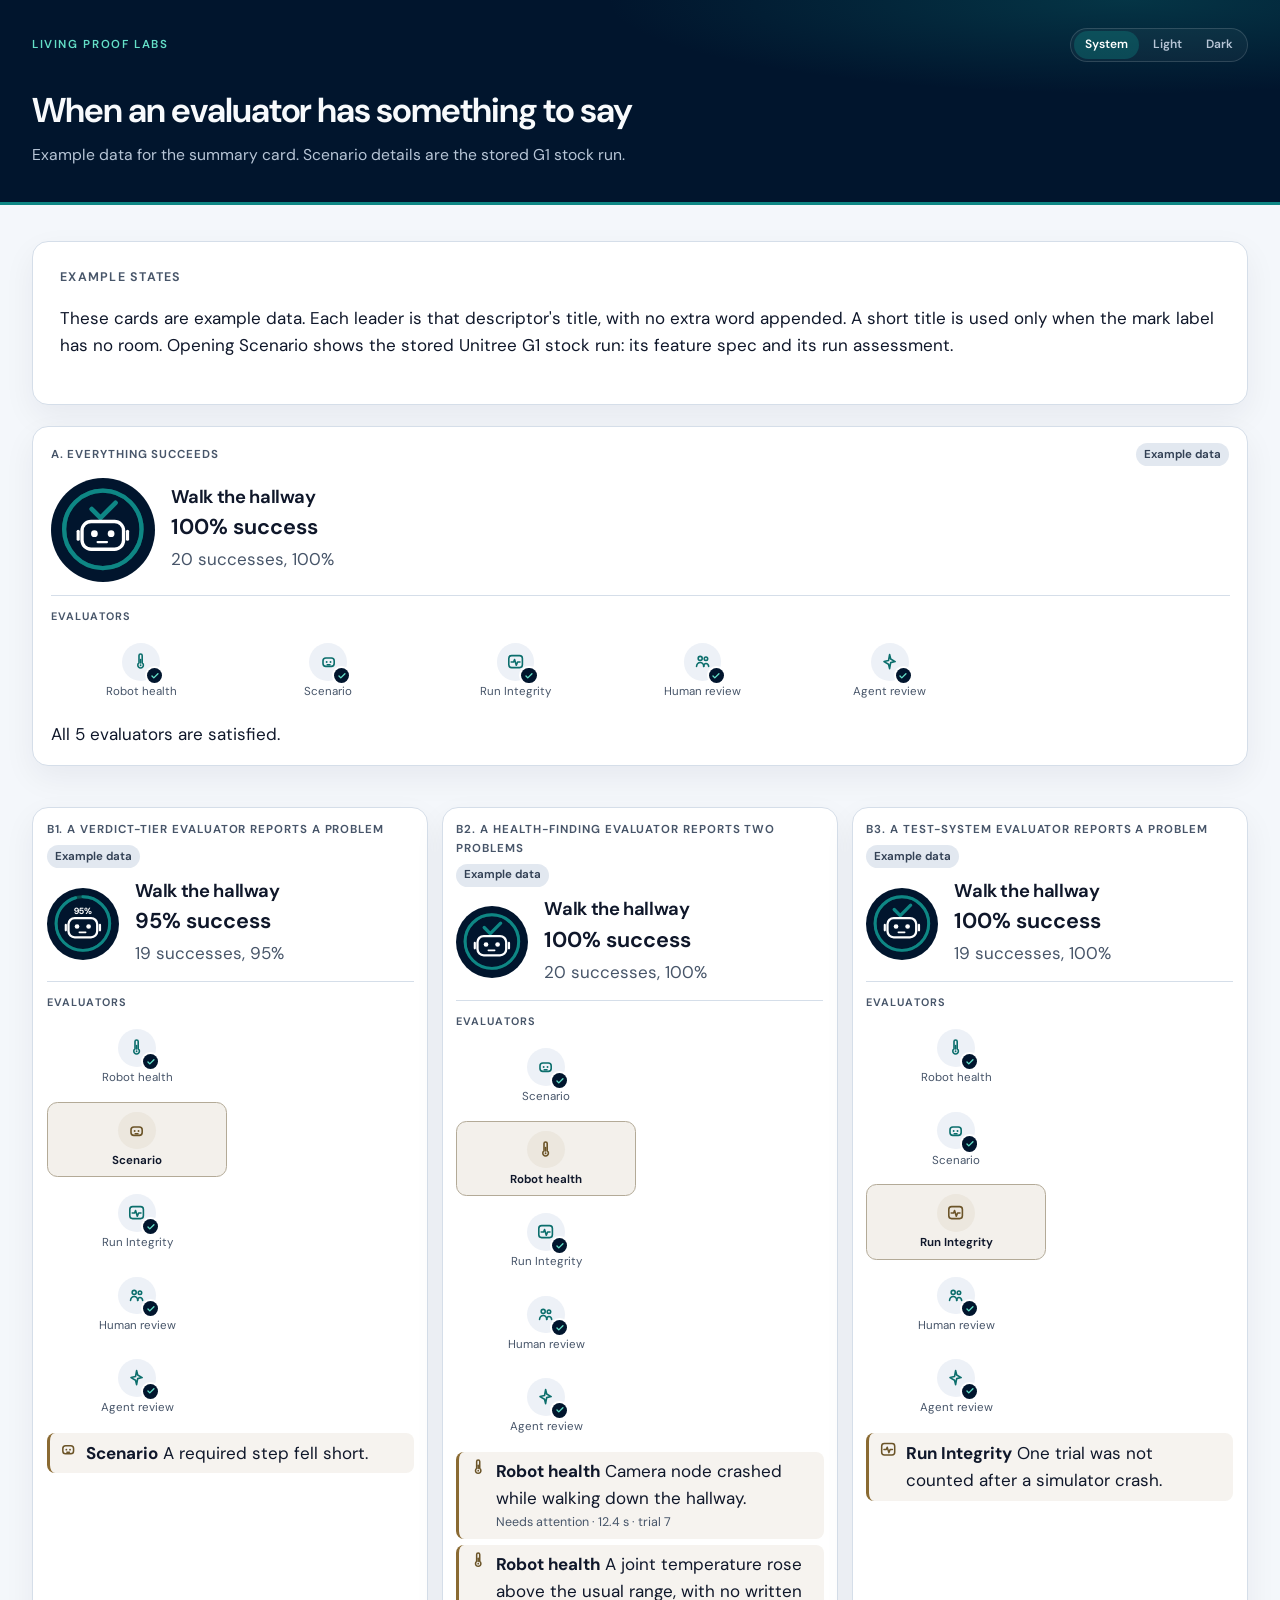
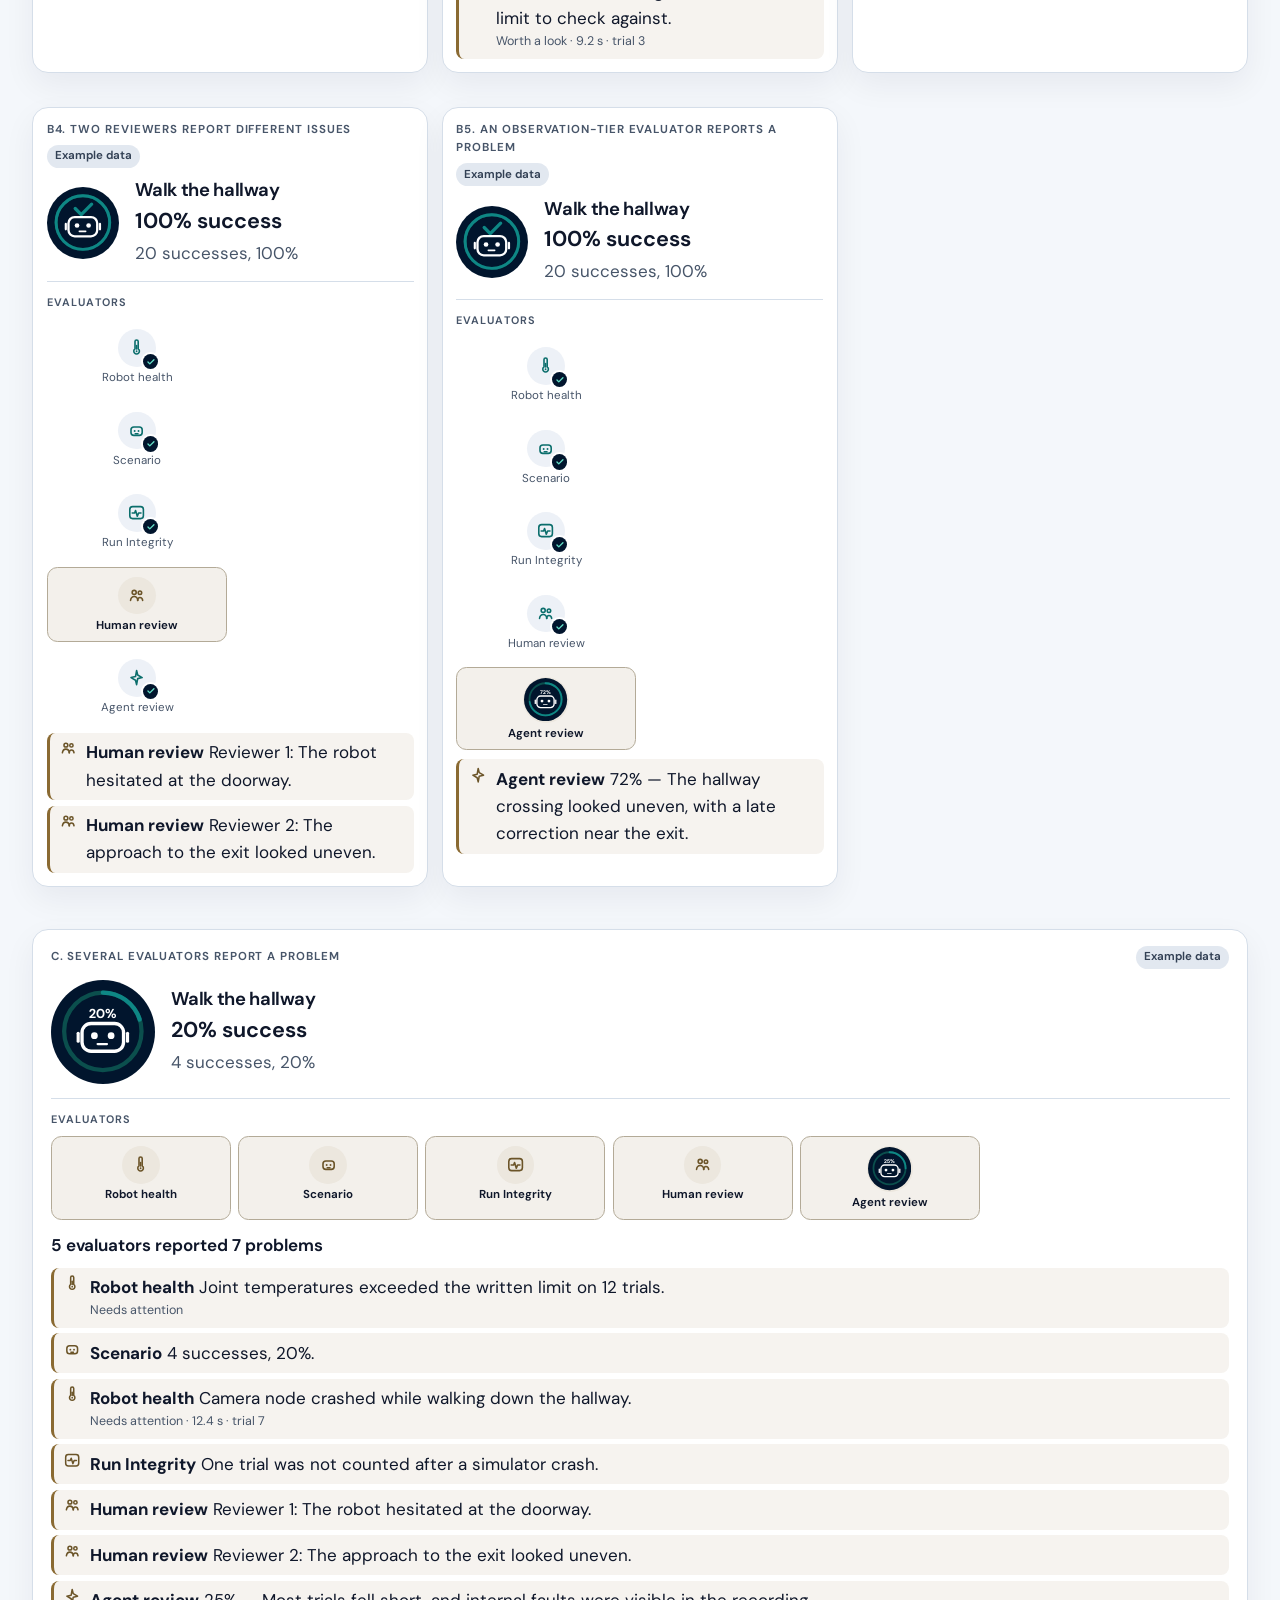
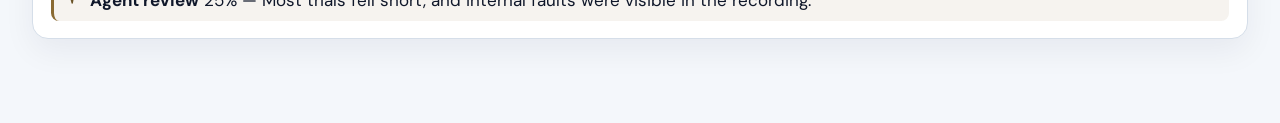
==== commit 63d7caed: "feat: fixed-width evaluator tabs with hover and selected states Render each evaluator mark as a 180p" ====
--- a/docs/evaluator-summary/fixtures.html
+++ b/docs/evaluator-summary/fixtures.html
@@ -270,6 +270,16 @@
   color: var(--teal-bright);
 }
 
+.run-history { margin: -0.85rem 0 1.35rem; }
+
+.masthead .run-history a {
+  color: var(--header-text);
+  font-weight: 650;
+  text-decoration: none;
+}
+
+.masthead .run-history a:hover { color: var(--teal-bright); }
+
 .theme {
   position: relative;
   display: flex;
@@ -564,6 +574,35 @@
   padding: 0.65rem 0.85rem;
   border-radius: 0.55rem;
   background: var(--bg-muted);
+}
+
+.evidence li.is-kept {
+  color: var(--chip-pass-fg);
+  background: var(--chip-pass-bg);
+}
+
+.evidence-kept-note,
+.evidence-kept {
+  color: var(--chip-pass-fg);
+  font-weight: 650;
+}
+
+.evidence-kept-note { margin: 0 0 0.9rem; }
+
+.evidence-kept { margin: 0.15rem 0 0; }
+
+.evidence-why {
+  margin: 0.25rem 0 0;
+  color: var(--text-muted);
+}
+
+.evidence-video video {
+  display: block;
+  width: 100%;
+  max-width: 40rem;
+  margin-top: 0.55rem;
+  border-radius: 0.55rem;
+  background: var(--navy);
 }
 
 details summary {
@@ -964,11 +1003,12 @@
   color: var(--text-muted);
 }
 .eval-row {
-  --eval-gap: 0.3rem;
-  display: grid;
-  grid-template-columns: repeat(var(--eval-count, 1), minmax(0, 1fr));
-  justify-items: center;
-  align-items: start;
+  --eval-card-width: 11.25rem; /* 180px */
+  --eval-gap: 0.45rem;
+  display: flex;
+  flex-wrap: wrap;
+  justify-content: flex-start;
+  align-items: stretch;
   gap: var(--eval-gap);
   margin: 0;
   padding: 0;
@@ -977,17 +1017,22 @@
   display: flex;
   flex-direction: column;
   align-items: center;
+  justify-content: flex-start;
   gap: 0.28rem;
   text-align: center;
   min-width: 0;
+  box-sizing: border-box;
   width: 100%;
-  margin: 0;
-  padding: 0.3rem 0.25rem;
+  height: 100%;
+  margin: 0;
+  padding: 0.55rem 0.45rem 0.5rem;
   border-radius: 0.65rem;
   border: 1px solid transparent;
   background: transparent;
   color: inherit;
   font: inherit;
+  letter-spacing: normal;
+  text-transform: none;
 }
 .eval-mark .eval-face {
   position: relative;
@@ -1019,40 +1064,104 @@
   box-shadow: 0 0 0 2px var(--surface);
 }
 .eval-mark .pip svg { width: 0.62rem; height: 0.62rem; display: block; }
-.eval-mark.is-speaking {
-  background: color-mix(in srgb, var(--speak) 10%, var(--surface));
-  border-color: color-mix(in srgb, var(--speak) 45%, var(--border));
-}
-.eval-mark.is-speaking .eval-face {
-  color: var(--speak-text);
-  background: color-mix(in srgb, var(--speak) 16%, var(--surface));
-}
-.eval-mark.is-speaking .eval-name { color: var(--text); font-weight: 650; }
 .eval-fallback { font-weight: 700; font-size: 0.95rem; line-height: 1; }
-.eval-disclosure { min-width: 0; width: 100%; }
+/* A mark is a tab. Its details element holds only the summary; the panel is a
+   sibling of the row so it stays full width and outside the scrolling row. */
+.eval-disclosure {
+  flex: 0 0 var(--eval-card-width);
+  width: var(--eval-card-width);
+  min-width: 0;
+}
 .eval-disclosure > summary.eval-mark { list-style: none; cursor: pointer; }
+.eval-disclosure[open] > summary.eval-mark { margin-bottom: 0; }
 .eval-disclosure > summary.eval-mark::-webkit-details-marker,
 .eval-disclosure > summary.eval-mark::marker { content: ""; }
 .eval-disclosure > summary.eval-mark::after,
 .eval-disclosure[open] > summary.eval-mark::after { content: none; float: none; }
-.eval-disclosure[open] > summary.eval-mark { margin-bottom: 0; }
-.eval-panel, .stored-run {
+/* Speaking: this evaluator has something to say. Not the selected state. */
+.eval-disclosure:not([open]) > summary.eval-mark.is-speaking {
+  background: color-mix(in srgb, var(--speak) 10%, var(--surface));
+  border-color: color-mix(in srgb, var(--speak) 45%, var(--border));
+}
+.eval-mark.is-speaking .eval-face {
+  color: var(--speak-text);
+  background: color-mix(in srgb, var(--speak) 16%, var(--surface));
+}
+.eval-mark.is-speaking .eval-name { color: var(--text); font-weight: 650; }
+/* Hover */
+.eval-disclosure > summary.eval-mark:hover {
+  background: color-mix(in srgb, var(--bg-muted) 85%, var(--surface));
+  border-color: var(--border-strong);
+}
+.eval-disclosure > summary.eval-mark:hover .eval-name { color: var(--text); }
+/* Selected: only the open mark, tied to the panel below by a connector. */
+.eval-disclosure[open] > summary.eval-mark {
+  background: color-mix(in srgb, var(--link) 9%, var(--surface));
+  border-color: color-mix(in srgb, var(--link) 70%, var(--border));
+  box-shadow: 0 0 0 1px color-mix(in srgb, var(--link) 35%, transparent);
+  position: relative;
+  z-index: 1;
+}
+.eval-disclosure[open] > summary.eval-mark .eval-face {
+  color: var(--link);
+  background: color-mix(in srgb, var(--link) 14%, var(--surface));
+}
+.eval-disclosure[open] > summary.eval-mark .eval-name { color: var(--text); font-weight: 650; }
+.eval-disclosure[open] > summary.eval-mark.is-speaking .eval-face { color: var(--speak-text); }
+.eval-disclosure[open] > summary.eval-mark::after {
+  content: "";
+  position: absolute;
+  left: 50%;
+  bottom: -0.72rem;
+  width: 0.85rem;
+  height: 0.85rem;
+  background: color-mix(in srgb, var(--link) 9%, var(--surface));
+  border-right: 1.5px solid color-mix(in srgb, var(--link) 70%, var(--border));
+  border-bottom: 1.5px solid color-mix(in srgb, var(--link) 70%, var(--border));
+  transform: translateX(-50%) rotate(45deg);
+  z-index: 2;
+}
+.eval-disclosure > summary.eval-mark:focus-visible {
+  outline: 3px solid var(--focus);
+  outline-offset: 2px;
+}
+/* Panels. Closed unless their tab is open. The open tab's position picks the
+   panel (rules generated below for the first MAX_PANEL_TABS marks); a mark past
+   that keeps its panel inside its own details element. */
+.eval-tabpanel { display: none; margin-top: 0.7rem; min-width: 0; }
+.eval-disclosure > .eval-tabpanel { margin-top: 0.7rem; }
+.eval-disclosure[open] > .eval-tabpanel { display: block; }
+.eval-panel {
   box-sizing: border-box;
-  width: 100cqw;
-  margin-top: 0.45rem;
-  margin-left: calc((1 - var(--col, 1)) * (100cqw + var(--eval-gap, 0.3rem)) / var(--eval-count, 1));
-}
-.eval-panel {
-  padding: 0.75rem 0.85rem 0.8rem;
+  padding: 0.75rem 0.85rem 0.85rem;
   border-radius: 0.65rem;
-  border: 1px solid var(--border);
-  background: color-mix(in srgb, var(--bg-muted) 55%, var(--surface));
-}
-.eval-panel h4 { margin: 0 0 0.2rem; font-size: 0.95rem; }
+  border: 1px solid color-mix(in srgb, var(--link) 55%, var(--border));
+  border-top: 3px solid var(--link);
+  background: color-mix(in srgb, var(--link) 5%, var(--surface));
+}
+.eval-panel h4 { margin: 0 0 0.2rem; font-size: 0.95rem; color: var(--link); }
 .eval-panel .purpose, .eval-panel .more { margin: 0.35rem 0 0; }
 .eval-panel .meta, .descriptor-note { margin: 0.2rem 0 0; color: var(--text-muted); font-size: 0.86rem; }
-.callout-ok, .callout-headline { margin: 0.75rem 0 0; }
-.callout-headline { font-weight: 650; }
+.stored-run { box-sizing: border-box; margin-top: 0.45rem; }
+/* Narrow screens: marks keep their width and the row scrolls sideways. */
+@media (max-width: 640px) {
+  .eval-row {
+    flex-wrap: nowrap;
+    overflow-x: auto;
+    padding-bottom: 0.85rem;
+    scrollbar-width: thin;
+  }
+  .eval-row .eval-disclosure { flex-shrink: 0; }
+  .eval-tabpanel, .eval-disclosure > .eval-tabpanel { margin-top: 0; }
+}
+.callout-ok, .callout-headline, .assessment-failure { margin: 0.75rem 0 0; }
+.callout-headline, .assessment-failure { font-weight: 650; }
+.assessment-failure {
+  padding: 0.4rem 0.6rem;
+  border-radius: 0.5rem;
+  border-left: 3px solid var(--speak);
+  background: color-mix(in srgb, var(--speak) 8%, var(--surface));
+}
 .callouts { list-style: none; margin: 0.55rem 0 0; padding: 0; display: grid; gap: 0.35rem; }
 .callouts li {
   display: flex;
@@ -1068,7 +1177,32 @@
 .callout-icon svg { width: 1.15rem; height: 1.15rem; display: block; }
 .callout-body .finding-text, .callout-body .finding-meta { margin: 0; }
 .callout-body .finding-meta { color: var(--text-muted); font-size: 0.78rem; }
-.b-grid { display: grid; gap: 0.85rem; }</style><body><header class='masthead'><div class='masthead-inner'><div class='masthead-top'><p class='eyebrow'>Living Proof Labs</p><fieldset class='theme'><legend>Colour theme</legend><label><input type='radio' name='theme' id='theme-system' value='system' checked> System</label><label><input type='radio' name='theme' id='theme-light' value='light'> Light</label><label><input type='radio' name='theme' id='theme-dark' value='dark'> Dark</label></fieldset></div><div class='hero'><div><h1>When an evaluator has something to say</h1><p class='lede'>Example data for the summary card. Scenario details are the stored G1 stock run.</p></div></div></div></header><main class='wrap'><section class='card'><h2>Example states</h2><p>These cards are example data. Each leader is that descriptor's title, with no extra word appended. A short title is used only when the mark label has no room. Opening Scenario shows the stored Unitree G1 stock run: its feature spec and its run assessment.</p></section><article class='summary-card'><div class='card-head'><p class='state-kicker'>A. Everything succeeds</p><p class='example-tag'>Example data</p></div><div class='summary-hero'><div class='badge'><svg class='success-ring' xmlns='http://www.w3.org/2000/svg' viewBox='0 0 1024 1024' role='img' aria-label='Walk the hallway: 100% success' width='104' height='104'>
+.b-grid { display: grid; gap: 0.85rem; }
+.evaluators:has(> .eval-row > .eval-disclosure:nth-child(1)[open]) > .eval-tabpanels > .eval-tabpanel:nth-child(1) { display: block; }
+.evaluators:has(> .eval-row > .eval-disclosure:nth-child(2)[open]) > .eval-tabpanels > .eval-tabpanel:nth-child(2) { display: block; }
+.evaluators:has(> .eval-row > .eval-disclosure:nth-child(3)[open]) > .eval-tabpanels > .eval-tabpanel:nth-child(3) { display: block; }
+.evaluators:has(> .eval-row > .eval-disclosure:nth-child(4)[open]) > .eval-tabpanels > .eval-tabpanel:nth-child(4) { display: block; }
+.evaluators:has(> .eval-row > .eval-disclosure:nth-child(5)[open]) > .eval-tabpanels > .eval-tabpanel:nth-child(5) { display: block; }
+.evaluators:has(> .eval-row > .eval-disclosure:nth-child(6)[open]) > .eval-tabpanels > .eval-tabpanel:nth-child(6) { display: block; }
+.evaluators:has(> .eval-row > .eval-disclosure:nth-child(7)[open]) > .eval-tabpanels > .eval-tabpanel:nth-child(7) { display: block; }
+.evaluators:has(> .eval-row > .eval-disclosure:nth-child(8)[open]) > .eval-tabpanels > .eval-tabpanel:nth-child(8) { display: block; }
+.evaluators:has(> .eval-row > .eval-disclosure:nth-child(9)[open]) > .eval-tabpanels > .eval-tabpanel:nth-child(9) { display: block; }
+.evaluators:has(> .eval-row > .eval-disclosure:nth-child(10)[open]) > .eval-tabpanels > .eval-tabpanel:nth-child(10) { display: block; }
+.evaluators:has(> .eval-row > .eval-disclosure:nth-child(11)[open]) > .eval-tabpanels > .eval-tabpanel:nth-child(11) { display: block; }
+.evaluators:has(> .eval-row > .eval-disclosure:nth-child(12)[open]) > .eval-tabpanels > .eval-tabpanel:nth-child(12) { display: block; }
+.evaluators:has(> .eval-row > .eval-disclosure:nth-child(13)[open]) > .eval-tabpanels > .eval-tabpanel:nth-child(13) { display: block; }
+.evaluators:has(> .eval-row > .eval-disclosure:nth-child(14)[open]) > .eval-tabpanels > .eval-tabpanel:nth-child(14) { display: block; }
+.evaluators:has(> .eval-row > .eval-disclosure:nth-child(15)[open]) > .eval-tabpanels > .eval-tabpanel:nth-child(15) { display: block; }
+.evaluators:has(> .eval-row > .eval-disclosure:nth-child(16)[open]) > .eval-tabpanels > .eval-tabpanel:nth-child(16) { display: block; }
+.evaluators:has(> .eval-row > .eval-disclosure:nth-child(17)[open]) > .eval-tabpanels > .eval-tabpanel:nth-child(17) { display: block; }
+.evaluators:has(> .eval-row > .eval-disclosure:nth-child(18)[open]) > .eval-tabpanels > .eval-tabpanel:nth-child(18) { display: block; }
+.evaluators:has(> .eval-row > .eval-disclosure:nth-child(19)[open]) > .eval-tabpanels > .eval-tabpanel:nth-child(19) { display: block; }
+.evaluators:has(> .eval-row > .eval-disclosure:nth-child(20)[open]) > .eval-tabpanels > .eval-tabpanel:nth-child(20) { display: block; }
+.evaluators:has(> .eval-row > .eval-disclosure:nth-child(21)[open]) > .eval-tabpanels > .eval-tabpanel:nth-child(21) { display: block; }
+.evaluators:has(> .eval-row > .eval-disclosure:nth-child(22)[open]) > .eval-tabpanels > .eval-tabpanel:nth-child(22) { display: block; }
+.evaluators:has(> .eval-row > .eval-disclosure:nth-child(23)[open]) > .eval-tabpanels > .eval-tabpanel:nth-child(23) { display: block; }
+.evaluators:has(> .eval-row > .eval-disclosure:nth-child(24)[open]) > .eval-tabpanels > .eval-tabpanel:nth-child(24) { display: block; }
+</style><body><header class='masthead'><div class='masthead-inner'><div class='masthead-top'><p class='eyebrow'>Living Proof Labs</p><fieldset class='theme'><legend>Colour theme</legend><label><input type='radio' name='theme' id='theme-system' value='system' checked> System</label><label><input type='radio' name='theme' id='theme-light' value='light'> Light</label><label><input type='radio' name='theme' id='theme-dark' value='dark'> Dark</label></fieldset></div><div class='hero'><div><h1>When an evaluator has something to say</h1><p class='lede'>Example data for the summary card. Scenario details are the stored G1 stock run.</p></div></div></div></header><main class='wrap'><section class='card'><h2>Example states</h2><p>These cards are example data. Each leader is that descriptor's title, with no extra word appended. A short title is used only when the mark label has no room. Opening Scenario shows the stored Unitree G1 stock run: its feature spec and its run assessment.</p></section><article class='summary-card'><div class='card-head'><p class='state-kicker'>A. Everything succeeds</p><p class='example-tag'>Example data</p></div><div class='summary-hero'><div class='badge'><svg class='success-ring' xmlns='http://www.w3.org/2000/svg' viewBox='0 0 1024 1024' role='img' aria-label='Walk the hallway: 100% success' width='104' height='104'>
 <title>Walk the hallway: 100% success</title>
 <circle cx='512' cy='512' r='512' fill='#01152D'/>
 <circle cx='510.5' cy='505.75' r='381.1' fill='none' stroke='#0B4F4D' stroke-width='42'/>
@@ -1087,7 +1221,7 @@
 <circle cx='591.8' cy='547.9' r='33.2'/>
 <rect x='448' y='620' width='114' height='22' rx='11'/>
 </g>
-</svg></div><div><h3 class='run-title'>Walk the hallway</h3><p class='pct'>100% success</p><p class='count'>20 successes, 100%</p></div></div><div class='evaluators'><p class='evaluators-label'>Evaluators</p><div class='eval-row' style='--eval-count:5'><details class='eval-disclosure' name='card-a' style='--col:1'><summary class='eval-mark is-quiet'><span class='eval-face' role='img' aria-label='Robot health'><span class='mark-svg'><svg xmlns="http://www.w3.org/2000/svg" viewBox="0 0 24 24" fill="none"><path d="M10 4.5a2 2 0 0 1 4 0v9.15a3.5 3.5 0 1 1-4 0V4.5z" stroke="currentColor" stroke-width="2" stroke-linejoin="round"/><path d="M12 9.5v4.2" stroke="currentColor" stroke-width="2" stroke-linecap="round"/><circle cx="12" cy="16.6" r="1.15" fill="currentColor"/></svg></span><span class='pip' aria-hidden='true'><svg xmlns='http://www.w3.org/2000/svg' viewBox='0 0 16 16' aria-hidden='true' focusable='false'><path d='M3.2 8.2 6.1 11.1 12.8 4.4' fill='none' stroke='currentColor' stroke-width='2.2' stroke-linecap='round' stroke-linejoin='round'/></svg></span></span><span class='eval-name eval-name-full'>Robot health</span><span class='eval-name eval-name-short'>Rob health</span></summary><div class='eval-panel'><h4>Robot health</h4><p class='meta'>version to be confirmed (placeholder)</p><p class='purpose'>Reads the robot&#x27;s own health reports and reports what happened inside the robot.</p><p class='meta'>Example descriptor</p><p class='meta'>Tier: Verdict</p><p class='more'>Joint temperatures were within the written limit.</p></div><div class='stored-run' style='--eval-count:5'></div></details><details class='eval-disclosure' name='card-a' style='--col:2'><summary class='eval-mark is-quiet'><span class='eval-face' role='img' aria-label='Scenario'><span class='mark-svg'><svg xmlns="http://www.w3.org/2000/svg" viewBox="0 0 24 24" fill="none"><rect x="5" y="7.5" width="14" height="10.5" rx="3.6" stroke="currentColor" stroke-width="2"/><circle cx="9.6" cy="12.6" r="1.2" fill="currentColor"/><circle cx="14.4" cy="12.6" r="1.2" fill="currentColor"/><path d="M10.2 16h3.6" stroke="currentColor" stroke-width="1.7" stroke-linecap="round"/></svg></span><span class='pip' aria-hidden='true'><svg xmlns='http://www.w3.org/2000/svg' viewBox='0 0 16 16' aria-hidden='true' focusable='false'><path d='M3.2 8.2 6.1 11.1 12.8 4.4' fill='none' stroke='currentColor' stroke-width='2.2' stroke-linecap='round' stroke-linejoin='round'/></svg></span></span><span class='eval-name eval-name-full'>Scenario</span></summary><div class='eval-panel'><h4>Scenario</h4><p class='meta'>1.0.0</p><p class='purpose'>Grades each required step of the mission against written requirements.</p><p class='meta'>Example descriptor. The detail below is the stored G1 stock run.</p><p class='meta'>Tier: Verdict</p></div><div class='stored-run' style='--eval-count:5'><!--lp-stored-run--><section class='context'><h3>Stored G1 stock run</h3><p><strong>Walk the hallway.</strong> The robot starts at the hallway entrance and is commanded to walk straight ahead at 0.5 m/s. It must reach the exit, 5.5 m along the route, within 27 s, staying upright, never touching either wall, and staying within its lateral limit of the centreline.</p><p>12 successes, 60%; overall FAIL. 90% required.</p><ul><li>Reaches the exit, 5.5 m along the route, within 27 s, crossing it inside the exit segment.</li><li>Never touches a side wall.</li><li>Stays upright: the base never drops below the fall height.</li><li>Stays within its lateral limit of the hallway centreline.</li></ul><p>Lateral limit 0.49 m = clear_width / 2 - robot_width / 2</p></section></div></details><details class='eval-disclosure' name='card-a' style='--col:3'><summary class='eval-mark is-quiet'><span class='eval-face' role='img' aria-label='Run Integrity'><span class='mark-svg'><svg xmlns="http://www.w3.org/2000/svg" viewBox="0 0 24 24" fill="none"><rect x="3.5" y="4.5" width="17" height="15" rx="3.5" stroke="currentColor" stroke-width="2"/><path d="M6.5 12.5h3l1.2-3 2.2 7 1.6-4H17.5" stroke="currentColor" stroke-width="2" stroke-linecap="round" stroke-linejoin="round"/></svg></span><span class='pip' aria-hidden='true'><svg xmlns='http://www.w3.org/2000/svg' viewBox='0 0 16 16' aria-hidden='true' focusable='false'><path d='M3.2 8.2 6.1 11.1 12.8 4.4' fill='none' stroke='currentColor' stroke-width='2.2' stroke-linecap='round' stroke-linejoin='round'/></svg></span></span><span class='eval-name eval-name-full'>Run Integrity</span><span class='eval-name eval-name-short'>Run Integ</span></summary><div class='eval-panel'><h4>Run Integrity</h4><p class='meta'>version to be confirmed (placeholder)</p><p class='purpose'>Judges whether the test system was sound, not how the robot performed.</p><p class='meta'>Example descriptor</p><p class='meta'>Tier: Test-system status</p></div><div class='stored-run' style='--eval-count:5'></div></details><details class='eval-disclosure' name='card-a' style='--col:4'><summary class='eval-mark is-quiet'><span class='eval-face' role='img' aria-label='Human review'><span class='mark-svg'><svg xmlns="http://www.w3.org/2000/svg" viewBox="0 0 24 24" fill="none"><circle cx="9" cy="8" r="2.5" stroke="currentColor" stroke-width="2"/><path d="M4.4 18c.5-3.1 2.4-4.8 4.6-4.8s4.1 1.7 4.6 4.8" stroke="currentColor" stroke-width="2" stroke-linecap="round"/><circle cx="16.2" cy="8.4" r="2.15" stroke="currentColor" stroke-width="2"/><path d="M13.2 18c.35-2.35 1.6-3.6 3-3.6 1.7 0 3.1 1.4 3.4 3.6" stroke="currentColor" stroke-width="2" stroke-linecap="round"/></svg></span><span class='pip' aria-hidden='true'><svg xmlns='http://www.w3.org/2000/svg' viewBox='0 0 16 16' aria-hidden='true' focusable='false'><path d='M3.2 8.2 6.1 11.1 12.8 4.4' fill='none' stroke='currentColor' stroke-width='2.2' stroke-linecap='round' stroke-linejoin='round'/></svg></span></span><span class='eval-name eval-name-full'>Human review</span></summary><div class='eval-panel'><h4>Human review</h4><p class='meta'>version to be confirmed (placeholder)</p><p class='purpose'>One or more people approve the run or report an issue they observed.</p><p class='meta'>Example descriptor</p><p class='meta'>Tier: Review</p></div><div class='stored-run' style='--eval-count:5'></div></details><details class='eval-disclosure' name='card-a' style='--col:5'><summary class='eval-mark is-quiet'><span class='eval-face' role='img' aria-label='Agent review'><span class='mark-svg'><svg xmlns="http://www.w3.org/2000/svg" viewBox="0 0 24 24" fill="none"><path d="M12 3.2l1.35 5.5L19 12l-5.65 1.3L12 20.8l-1.35-5.5L5 12l5.65-1.3L12 3.2z" stroke="currentColor" stroke-width="2" stroke-linejoin="round"/></svg></span><span class='pip' aria-hidden='true'><svg xmlns='http://www.w3.org/2000/svg' viewBox='0 0 16 16' aria-hidden='true' focusable='false'><path d='M3.2 8.2 6.1 11.1 12.8 4.4' fill='none' stroke='currentColor' stroke-width='2.2' stroke-linecap='round' stroke-linejoin='round'/></svg></span></span><span class='eval-name eval-name-full'>Agent review</span></summary><div class='eval-panel'><h4>Agent review</h4><p class='meta'>version to be confirmed (placeholder)</p><p class='purpose'>An agent inspects the run&#x27;s records and gives a grade.</p><p class='meta'>Example descriptor</p><p class='meta'>Tier: Observation</p></div><div class='stored-run' style='--eval-count:5'></div></details></div></div><p class='callout-ok'>All 5 evaluators are satisfied.</p></article><div class='b-grid'><article class='summary-card is-compact'><div class='card-head'><p class='state-kicker'>B1. A verdict-tier evaluator reports a problem</p><p class='example-tag'>Example data</p></div><div class='summary-hero'><div class='badge'><svg class='success-ring' xmlns='http://www.w3.org/2000/svg' viewBox='0 0 1024 1024' role='img' aria-label='Walk the hallway: 95% success' width='72' height='72'>
+</svg></div><div><h3 class='run-title'>Walk the hallway</h3><p class='pct'>100% success</p><p class='count'>20 successes, 100%</p></div></div><div class='evaluators'><p class='evaluators-label'>Evaluators</p><div class='eval-row' role='tablist' aria-label='Evaluators' style='--eval-count:5'><details class='eval-disclosure' name='card-a' role='none'><summary class='eval-mark is-quiet' role='tab' id='card-a-tab-1' aria-controls='card-a-panel-1' aria-selected='false'><span class='eval-face' role='img' aria-label='Robot health'><span class='mark-svg'><svg xmlns="http://www.w3.org/2000/svg" viewBox="0 0 24 24" fill="none"><path d="M10 4.5a2 2 0 0 1 4 0v9.15a3.5 3.5 0 1 1-4 0V4.5z" stroke="currentColor" stroke-width="2" stroke-linejoin="round"/><path d="M12 9.5v4.2" stroke="currentColor" stroke-width="2" stroke-linecap="round"/><circle cx="12" cy="16.6" r="1.15" fill="currentColor"/></svg></span><span class='pip' aria-hidden='true'><svg xmlns='http://www.w3.org/2000/svg' viewBox='0 0 16 16' aria-hidden='true' focusable='false'><path d='M3.2 8.2 6.1 11.1 12.8 4.4' fill='none' stroke='currentColor' stroke-width='2.2' stroke-linecap='round' stroke-linejoin='round'/></svg></span></span><span class='eval-name eval-name-full'>Robot health</span><span class='eval-name eval-name-short'>Rob health</span></summary></details><details class='eval-disclosure' name='card-a' role='none'><summary class='eval-mark is-quiet' role='tab' id='card-a-tab-2' aria-controls='card-a-panel-2' aria-selected='false'><span class='eval-face' role='img' aria-label='Scenario'><span class='mark-svg'><svg xmlns="http://www.w3.org/2000/svg" viewBox="0 0 24 24" fill="none"><rect x="5" y="7.5" width="14" height="10.5" rx="3.6" stroke="currentColor" stroke-width="2"/><circle cx="9.6" cy="12.6" r="1.2" fill="currentColor"/><circle cx="14.4" cy="12.6" r="1.2" fill="currentColor"/><path d="M10.2 16h3.6" stroke="currentColor" stroke-width="1.7" stroke-linecap="round"/></svg></span><span class='pip' aria-hidden='true'><svg xmlns='http://www.w3.org/2000/svg' viewBox='0 0 16 16' aria-hidden='true' focusable='false'><path d='M3.2 8.2 6.1 11.1 12.8 4.4' fill='none' stroke='currentColor' stroke-width='2.2' stroke-linecap='round' stroke-linejoin='round'/></svg></span></span><span class='eval-name eval-name-full'>Scenario</span></summary></details><details class='eval-disclosure' name='card-a' role='none'><summary class='eval-mark is-quiet' role='tab' id='card-a-tab-3' aria-controls='card-a-panel-3' aria-selected='false'><span class='eval-face' role='img' aria-label='Run Integrity'><span class='mark-svg'><svg xmlns="http://www.w3.org/2000/svg" viewBox="0 0 24 24" fill="none"><rect x="3.5" y="4.5" width="17" height="15" rx="3.5" stroke="currentColor" stroke-width="2"/><path d="M6.5 12.5h3l1.2-3 2.2 7 1.6-4H17.5" stroke="currentColor" stroke-width="2" stroke-linecap="round" stroke-linejoin="round"/></svg></span><span class='pip' aria-hidden='true'><svg xmlns='http://www.w3.org/2000/svg' viewBox='0 0 16 16' aria-hidden='true' focusable='false'><path d='M3.2 8.2 6.1 11.1 12.8 4.4' fill='none' stroke='currentColor' stroke-width='2.2' stroke-linecap='round' stroke-linejoin='round'/></svg></span></span><span class='eval-name eval-name-full'>Run Integrity</span><span class='eval-name eval-name-short'>Run Integ</span></summary></details><details class='eval-disclosure' name='card-a' role='none'><summary class='eval-mark is-quiet' role='tab' id='card-a-tab-4' aria-controls='card-a-panel-4' aria-selected='false'><span class='eval-face' role='img' aria-label='Human review'><span class='mark-svg'><svg xmlns="http://www.w3.org/2000/svg" viewBox="0 0 24 24" fill="none"><circle cx="9" cy="8" r="2.5" stroke="currentColor" stroke-width="2"/><path d="M4.4 18c.5-3.1 2.4-4.8 4.6-4.8s4.1 1.7 4.6 4.8" stroke="currentColor" stroke-width="2" stroke-linecap="round"/><circle cx="16.2" cy="8.4" r="2.15" stroke="currentColor" stroke-width="2"/><path d="M13.2 18c.35-2.35 1.6-3.6 3-3.6 1.7 0 3.1 1.4 3.4 3.6" stroke="currentColor" stroke-width="2" stroke-linecap="round"/></svg></span><span class='pip' aria-hidden='true'><svg xmlns='http://www.w3.org/2000/svg' viewBox='0 0 16 16' aria-hidden='true' focusable='false'><path d='M3.2 8.2 6.1 11.1 12.8 4.4' fill='none' stroke='currentColor' stroke-width='2.2' stroke-linecap='round' stroke-linejoin='round'/></svg></span></span><span class='eval-name eval-name-full'>Human review</span></summary></details><details class='eval-disclosure' name='card-a' role='none'><summary class='eval-mark is-quiet' role='tab' id='card-a-tab-5' aria-controls='card-a-panel-5' aria-selected='false'><span class='eval-face' role='img' aria-label='Agent review'><span class='mark-svg'><svg xmlns="http://www.w3.org/2000/svg" viewBox="0 0 24 24" fill="none"><path d="M12 3.2l1.35 5.5L19 12l-5.65 1.3L12 20.8l-1.35-5.5L5 12l5.65-1.3L12 3.2z" stroke="currentColor" stroke-width="2" stroke-linejoin="round"/></svg></span><span class='pip' aria-hidden='true'><svg xmlns='http://www.w3.org/2000/svg' viewBox='0 0 16 16' aria-hidden='true' focusable='false'><path d='M3.2 8.2 6.1 11.1 12.8 4.4' fill='none' stroke='currentColor' stroke-width='2.2' stroke-linecap='round' stroke-linejoin='round'/></svg></span></span><span class='eval-name eval-name-full'>Agent review</span></summary></details></div><div class='eval-tabpanels'><div class='eval-tabpanel' role='tabpanel' id='card-a-panel-1' aria-labelledby='card-a-tab-1'><div class='eval-panel'><h4>Robot health</h4><p class='meta'>version to be confirmed (placeholder)</p><p class='purpose'>Reads the robot&#x27;s own health reports and reports what happened inside the robot.</p><p class='meta'>Example descriptor</p><p class='meta'>Tier: Verdict</p><p class='more'>Joint temperatures were within the written limit.</p></div><div class='stored-run'></div></div><div class='eval-tabpanel' role='tabpanel' id='card-a-panel-2' aria-labelledby='card-a-tab-2'><div class='eval-panel'><h4>Scenario</h4><p class='meta'>1.0.0</p><p class='purpose'>Grades each required step of the mission against written requirements.</p><p class='meta'>Example descriptor. The detail below is the stored G1 stock run.</p><p class='meta'>Tier: Verdict</p></div><div class='stored-run'><!--lp-stored-run--><section class='context'><h3>Stored G1 stock run</h3><p><strong>Walk the hallway.</strong> The robot starts at the hallway entrance and is commanded to walk straight ahead at 0.5 m/s. It must reach the exit, 5.5 m along the route, within 27 s, staying upright, never touching either wall, and staying within its lateral limit of the centreline.</p><p>12 successes, 60%; overall FAIL. 90% required.</p><ul><li>Reaches the exit, 5.5 m along the route, within 27 s, crossing it inside the exit segment.</li><li>Never touches a side wall.</li><li>Stays upright: the base never drops below the fall height.</li><li>Stays within its lateral limit of the hallway centreline.</li></ul><p>Lateral limit 0.49 m = clear_width / 2 - robot_width / 2</p></section></div></div><div class='eval-tabpanel' role='tabpanel' id='card-a-panel-3' aria-labelledby='card-a-tab-3'><div class='eval-panel'><h4>Run Integrity</h4><p class='meta'>version to be confirmed (placeholder)</p><p class='purpose'>Judges whether the test system was sound, not how the robot performed.</p><p class='meta'>Example descriptor</p><p class='meta'>Tier: Test-system status</p></div><div class='stored-run'></div></div><div class='eval-tabpanel' role='tabpanel' id='card-a-panel-4' aria-labelledby='card-a-tab-4'><div class='eval-panel'><h4>Human review</h4><p class='meta'>version to be confirmed (placeholder)</p><p class='purpose'>One or more people approve the run or report an issue they observed.</p><p class='meta'>Example descriptor</p><p class='meta'>Tier: Review</p></div><div class='stored-run'></div></div><div class='eval-tabpanel' role='tabpanel' id='card-a-panel-5' aria-labelledby='card-a-tab-5'><div class='eval-panel'><h4>Agent review</h4><p class='meta'>version to be confirmed (placeholder)</p><p class='purpose'>An agent inspects the run&#x27;s records and gives a grade.</p><p class='meta'>Example descriptor</p><p class='meta'>Tier: Observation</p></div><div class='stored-run'></div></div></div><script data-eval-tabs>(function(s){var r=s.parentNode;function f(){r.querySelectorAll(':scope > .eval-row > .eval-disclosure').forEach(function(d){d.firstElementChild.setAttribute('aria-selected',d.open?'true':'false')})}r.addEventListener('toggle',f,true);f()})(document.currentScript)</script></div><p class='callout-ok'>All 5 evaluators are satisfied.</p></article><div class='b-grid'><article class='summary-card is-compact'><div class='card-head'><p class='state-kicker'>B1. A verdict-tier evaluator reports a problem</p><p class='example-tag'>Example data</p></div><div class='summary-hero'><div class='badge'><svg class='success-ring' xmlns='http://www.w3.org/2000/svg' viewBox='0 0 1024 1024' role='img' aria-label='Walk the hallway: 95% success' width='72' height='72'>
 <title>Walk the hallway: 95% success</title>
 <circle cx='512' cy='512' r='512' fill='#01152D'/>
 <circle cx='510.5' cy='505.75' r='381.1' fill='none' stroke='#0B4F4D' stroke-width='42'/>
@@ -1106,7 +1240,7 @@
 <circle cx='591.8' cy='547.9' r='33.2'/>
 <rect x='448' y='620' width='114' height='22' rx='11'/>
 </g>
-</svg></div><div><h3 class='run-title'>Walk the hallway</h3><p class='pct'>95% success</p><p class='count'>19 successes, 95%</p></div></div><div class='evaluators'><p class='evaluators-label'>Evaluators</p><div class='eval-row' style='--eval-count:5'><details class='eval-disclosure' name='card-b0' style='--col:1'><summary class='eval-mark is-quiet'><span class='eval-face' role='img' aria-label='Robot health'><span class='mark-svg'><svg xmlns="http://www.w3.org/2000/svg" viewBox="0 0 24 24" fill="none"><path d="M10 4.5a2 2 0 0 1 4 0v9.15a3.5 3.5 0 1 1-4 0V4.5z" stroke="currentColor" stroke-width="2" stroke-linejoin="round"/><path d="M12 9.5v4.2" stroke="currentColor" stroke-width="2" stroke-linecap="round"/><circle cx="12" cy="16.6" r="1.15" fill="currentColor"/></svg></span><span class='pip' aria-hidden='true'><svg xmlns='http://www.w3.org/2000/svg' viewBox='0 0 16 16' aria-hidden='true' focusable='false'><path d='M3.2 8.2 6.1 11.1 12.8 4.4' fill='none' stroke='currentColor' stroke-width='2.2' stroke-linecap='round' stroke-linejoin='round'/></svg></span></span><span class='eval-name eval-name-full'>Robot health</span><span class='eval-name eval-name-short'>Rob health</span></summary><div class='eval-panel'><h4>Robot health</h4><p class='meta'>version to be confirmed (placeholder)</p><p class='purpose'>Reads the robot&#x27;s own health reports and reports what happened inside the robot.</p><p class='meta'>Example descriptor</p><p class='meta'>Tier: Verdict</p><p class='more'>Joint temperatures were within the written limit.</p></div><div class='stored-run' style='--eval-count:5'></div></details><details class='eval-disclosure' name='card-b0' style='--col:2'><summary class='eval-mark is-speaking'><span class='eval-face' role='img' aria-label='Scenario'><span class='mark-svg'><svg xmlns="http://www.w3.org/2000/svg" viewBox="0 0 24 24" fill="none"><rect x="5" y="7.5" width="14" height="10.5" rx="3.6" stroke="currentColor" stroke-width="2"/><circle cx="9.6" cy="12.6" r="1.2" fill="currentColor"/><circle cx="14.4" cy="12.6" r="1.2" fill="currentColor"/><path d="M10.2 16h3.6" stroke="currentColor" stroke-width="1.7" stroke-linecap="round"/></svg></span></span><span class='eval-name eval-name-full'>Scenario</span></summary><div class='eval-panel'><h4>Scenario</h4><p class='meta'>1.0.0</p><p class='purpose'>Grades each required step of the mission against written requirements.</p><p class='meta'>Example descriptor. The detail below is the stored G1 stock run.</p><p class='meta'>Tier: Verdict</p></div><div class='stored-run' style='--eval-count:5'><!--lp-stored-run--><section class='context'><h3>Stored G1 stock run</h3><p><strong>Walk the hallway.</strong> The robot starts at the hallway entrance and is commanded to walk straight ahead at 0.5 m/s. It must reach the exit, 5.5 m along the route, within 27 s, staying upright, never touching either wall, and staying within its lateral limit of the centreline.</p><p>12 successes, 60%; overall FAIL. 90% required.</p><ul><li>Reaches the exit, 5.5 m along the route, within 27 s, crossing it inside the exit segment.</li><li>Never touches a side wall.</li><li>Stays upright: the base never drops below the fall height.</li><li>Stays within its lateral limit of the hallway centreline.</li></ul><p>Lateral limit 0.49 m = clear_width / 2 - robot_width / 2</p></section></div></details><details class='eval-disclosure' name='card-b0' style='--col:3'><summary class='eval-mark is-quiet'><span class='eval-face' role='img' aria-label='Run Integrity'><span class='mark-svg'><svg xmlns="http://www.w3.org/2000/svg" viewBox="0 0 24 24" fill="none"><rect x="3.5" y="4.5" width="17" height="15" rx="3.5" stroke="currentColor" stroke-width="2"/><path d="M6.5 12.5h3l1.2-3 2.2 7 1.6-4H17.5" stroke="currentColor" stroke-width="2" stroke-linecap="round" stroke-linejoin="round"/></svg></span><span class='pip' aria-hidden='true'><svg xmlns='http://www.w3.org/2000/svg' viewBox='0 0 16 16' aria-hidden='true' focusable='false'><path d='M3.2 8.2 6.1 11.1 12.8 4.4' fill='none' stroke='currentColor' stroke-width='2.2' stroke-linecap='round' stroke-linejoin='round'/></svg></span></span><span class='eval-name eval-name-full'>Run Integrity</span><span class='eval-name eval-name-short'>Run Integ</span></summary><div class='eval-panel'><h4>Run Integrity</h4><p class='meta'>version to be confirmed (placeholder)</p><p class='purpose'>Judges whether the test system was sound, not how the robot performed.</p><p class='meta'>Example descriptor</p><p class='meta'>Tier: Test-system status</p></div><div class='stored-run' style='--eval-count:5'></div></details><details class='eval-disclosure' name='card-b0' style='--col:4'><summary class='eval-mark is-quiet'><span class='eval-face' role='img' aria-label='Human review'><span class='mark-svg'><svg xmlns="http://www.w3.org/2000/svg" viewBox="0 0 24 24" fill="none"><circle cx="9" cy="8" r="2.5" stroke="currentColor" stroke-width="2"/><path d="M4.4 18c.5-3.1 2.4-4.8 4.6-4.8s4.1 1.7 4.6 4.8" stroke="currentColor" stroke-width="2" stroke-linecap="round"/><circle cx="16.2" cy="8.4" r="2.15" stroke="currentColor" stroke-width="2"/><path d="M13.2 18c.35-2.35 1.6-3.6 3-3.6 1.7 0 3.1 1.4 3.4 3.6" stroke="currentColor" stroke-width="2" stroke-linecap="round"/></svg></span><span class='pip' aria-hidden='true'><svg xmlns='http://www.w3.org/2000/svg' viewBox='0 0 16 16' aria-hidden='true' focusable='false'><path d='M3.2 8.2 6.1 11.1 12.8 4.4' fill='none' stroke='currentColor' stroke-width='2.2' stroke-linecap='round' stroke-linejoin='round'/></svg></span></span><span class='eval-name eval-name-full'>Human review</span></summary><div class='eval-panel'><h4>Human review</h4><p class='meta'>version to be confirmed (placeholder)</p><p class='purpose'>One or more people approve the run or report an issue they observed.</p><p class='meta'>Example descriptor</p><p class='meta'>Tier: Review</p></div><div class='stored-run' style='--eval-count:5'></div></details><details class='eval-disclosure' name='card-b0' style='--col:5'><summary class='eval-mark is-quiet'><span class='eval-face' role='img' aria-label='Agent review'><span class='mark-svg'><svg xmlns="http://www.w3.org/2000/svg" viewBox="0 0 24 24" fill="none"><path d="M12 3.2l1.35 5.5L19 12l-5.65 1.3L12 20.8l-1.35-5.5L5 12l5.65-1.3L12 3.2z" stroke="currentColor" stroke-width="2" stroke-linejoin="round"/></svg></span><span class='pip' aria-hidden='true'><svg xmlns='http://www.w3.org/2000/svg' viewBox='0 0 16 16' aria-hidden='true' focusable='false'><path d='M3.2 8.2 6.1 11.1 12.8 4.4' fill='none' stroke='currentColor' stroke-width='2.2' stroke-linecap='round' stroke-linejoin='round'/></svg></span></span><span class='eval-name eval-name-full'>Agent review</span></summary><div class='eval-panel'><h4>Agent review</h4><p class='meta'>version to be confirmed (placeholder)</p><p class='purpose'>An agent inspects the run&#x27;s records and gives a grade.</p><p class='meta'>Example descriptor</p><p class='meta'>Tier: Observation</p></div><div class='stored-run' style='--eval-count:5'></div></details></div></div><ul class='callouts'><li><span class='callout-icon' aria-hidden='true'><span class='mark-svg'><svg xmlns="http://www.w3.org/2000/svg" viewBox="0 0 24 24" fill="none"><rect x="5" y="7.5" width="14" height="10.5" rx="3.6" stroke="currentColor" stroke-width="2"/><circle cx="9.6" cy="12.6" r="1.2" fill="currentColor"/><circle cx="14.4" cy="12.6" r="1.2" fill="currentColor"/><path d="M10.2 16h3.6" stroke="currentColor" stroke-width="1.7" stroke-linecap="round"/></svg></span></span><div class='callout-body'><p class='finding-text'><strong>Scenario</strong> A required step fell short.</p></div></li></ul></article><article class='summary-card is-compact'><div class='card-head'><p class='state-kicker'>B2. A health-finding evaluator reports two problems</p><p class='example-tag'>Example data</p></div><div class='summary-hero'><div class='badge'><svg class='success-ring' xmlns='http://www.w3.org/2000/svg' viewBox='0 0 1024 1024' role='img' aria-label='Walk the hallway: 100% success' width='72' height='72'>
+</svg></div><div><h3 class='run-title'>Walk the hallway</h3><p class='pct'>95% success</p><p class='count'>19 successes, 95%</p></div></div><div class='evaluators'><p class='evaluators-label'>Evaluators</p><div class='eval-row' role='tablist' aria-label='Evaluators' style='--eval-count:5'><details class='eval-disclosure' name='card-b0' role='none'><summary class='eval-mark is-quiet' role='tab' id='card-b0-tab-1' aria-controls='card-b0-panel-1' aria-selected='false'><span class='eval-face' role='img' aria-label='Robot health'><span class='mark-svg'><svg xmlns="http://www.w3.org/2000/svg" viewBox="0 0 24 24" fill="none"><path d="M10 4.5a2 2 0 0 1 4 0v9.15a3.5 3.5 0 1 1-4 0V4.5z" stroke="currentColor" stroke-width="2" stroke-linejoin="round"/><path d="M12 9.5v4.2" stroke="currentColor" stroke-width="2" stroke-linecap="round"/><circle cx="12" cy="16.6" r="1.15" fill="currentColor"/></svg></span><span class='pip' aria-hidden='true'><svg xmlns='http://www.w3.org/2000/svg' viewBox='0 0 16 16' aria-hidden='true' focusable='false'><path d='M3.2 8.2 6.1 11.1 12.8 4.4' fill='none' stroke='currentColor' stroke-width='2.2' stroke-linecap='round' stroke-linejoin='round'/></svg></span></span><span class='eval-name eval-name-full'>Robot health</span><span class='eval-name eval-name-short'>Rob health</span></summary></details><details class='eval-disclosure' name='card-b0' role='none'><summary class='eval-mark is-speaking' role='tab' id='card-b0-tab-2' aria-controls='card-b0-panel-2' aria-selected='false'><span class='eval-face' role='img' aria-label='Scenario'><span class='mark-svg'><svg xmlns="http://www.w3.org/2000/svg" viewBox="0 0 24 24" fill="none"><rect x="5" y="7.5" width="14" height="10.5" rx="3.6" stroke="currentColor" stroke-width="2"/><circle cx="9.6" cy="12.6" r="1.2" fill="currentColor"/><circle cx="14.4" cy="12.6" r="1.2" fill="currentColor"/><path d="M10.2 16h3.6" stroke="currentColor" stroke-width="1.7" stroke-linecap="round"/></svg></span></span><span class='eval-name eval-name-full'>Scenario</span></summary></details><details class='eval-disclosure' name='card-b0' role='none'><summary class='eval-mark is-quiet' role='tab' id='card-b0-tab-3' aria-controls='card-b0-panel-3' aria-selected='false'><span class='eval-face' role='img' aria-label='Run Integrity'><span class='mark-svg'><svg xmlns="http://www.w3.org/2000/svg" viewBox="0 0 24 24" fill="none"><rect x="3.5" y="4.5" width="17" height="15" rx="3.5" stroke="currentColor" stroke-width="2"/><path d="M6.5 12.5h3l1.2-3 2.2 7 1.6-4H17.5" stroke="currentColor" stroke-width="2" stroke-linecap="round" stroke-linejoin="round"/></svg></span><span class='pip' aria-hidden='true'><svg xmlns='http://www.w3.org/2000/svg' viewBox='0 0 16 16' aria-hidden='true' focusable='false'><path d='M3.2 8.2 6.1 11.1 12.8 4.4' fill='none' stroke='currentColor' stroke-width='2.2' stroke-linecap='round' stroke-linejoin='round'/></svg></span></span><span class='eval-name eval-name-full'>Run Integrity</span><span class='eval-name eval-name-short'>Run Integ</span></summary></details><details class='eval-disclosure' name='card-b0' role='none'><summary class='eval-mark is-quiet' role='tab' id='card-b0-tab-4' aria-controls='card-b0-panel-4' aria-selected='false'><span class='eval-face' role='img' aria-label='Human review'><span class='mark-svg'><svg xmlns="http://www.w3.org/2000/svg" viewBox="0 0 24 24" fill="none"><circle cx="9" cy="8" r="2.5" stroke="currentColor" stroke-width="2"/><path d="M4.4 18c.5-3.1 2.4-4.8 4.6-4.8s4.1 1.7 4.6 4.8" stroke="currentColor" stroke-width="2" stroke-linecap="round"/><circle cx="16.2" cy="8.4" r="2.15" stroke="currentColor" stroke-width="2"/><path d="M13.2 18c.35-2.35 1.6-3.6 3-3.6 1.7 0 3.1 1.4 3.4 3.6" stroke="currentColor" stroke-width="2" stroke-linecap="round"/></svg></span><span class='pip' aria-hidden='true'><svg xmlns='http://www.w3.org/2000/svg' viewBox='0 0 16 16' aria-hidden='true' focusable='false'><path d='M3.2 8.2 6.1 11.1 12.8 4.4' fill='none' stroke='currentColor' stroke-width='2.2' stroke-linecap='round' stroke-linejoin='round'/></svg></span></span><span class='eval-name eval-name-full'>Human review</span></summary></details><details class='eval-disclosure' name='card-b0' role='none'><summary class='eval-mark is-quiet' role='tab' id='card-b0-tab-5' aria-controls='card-b0-panel-5' aria-selected='false'><span class='eval-face' role='img' aria-label='Agent review'><span class='mark-svg'><svg xmlns="http://www.w3.org/2000/svg" viewBox="0 0 24 24" fill="none"><path d="M12 3.2l1.35 5.5L19 12l-5.65 1.3L12 20.8l-1.35-5.5L5 12l5.65-1.3L12 3.2z" stroke="currentColor" stroke-width="2" stroke-linejoin="round"/></svg></span><span class='pip' aria-hidden='true'><svg xmlns='http://www.w3.org/2000/svg' viewBox='0 0 16 16' aria-hidden='true' focusable='false'><path d='M3.2 8.2 6.1 11.1 12.8 4.4' fill='none' stroke='currentColor' stroke-width='2.2' stroke-linecap='round' stroke-linejoin='round'/></svg></span></span><span class='eval-name eval-name-full'>Agent review</span></summary></details></div><div class='eval-tabpanels'><div class='eval-tabpanel' role='tabpanel' id='card-b0-panel-1' aria-labelledby='card-b0-tab-1'><div class='eval-panel'><h4>Robot health</h4><p class='meta'>version to be confirmed (placeholder)</p><p class='purpose'>Reads the robot&#x27;s own health reports and reports what happened inside the robot.</p><p class='meta'>Example descriptor</p><p class='meta'>Tier: Verdict</p><p class='more'>Joint temperatures were within the written limit.</p></div><div class='stored-run'></div></div><div class='eval-tabpanel' role='tabpanel' id='card-b0-panel-2' aria-labelledby='card-b0-tab-2'><div class='eval-panel'><h4>Scenario</h4><p class='meta'>1.0.0</p><p class='purpose'>Grades each required step of the mission against written requirements.</p><p class='meta'>Example descriptor. The detail below is the stored G1 stock run.</p><p class='meta'>Tier: Verdict</p></div><div class='stored-run'><!--lp-stored-run--><section class='context'><h3>Stored G1 stock run</h3><p><strong>Walk the hallway.</strong> The robot starts at the hallway entrance and is commanded to walk straight ahead at 0.5 m/s. It must reach the exit, 5.5 m along the route, within 27 s, staying upright, never touching either wall, and staying within its lateral limit of the centreline.</p><p>12 successes, 60%; overall FAIL. 90% required.</p><ul><li>Reaches the exit, 5.5 m along the route, within 27 s, crossing it inside the exit segment.</li><li>Never touches a side wall.</li><li>Stays upright: the base never drops below the fall height.</li><li>Stays within its lateral limit of the hallway centreline.</li></ul><p>Lateral limit 0.49 m = clear_width / 2 - robot_width / 2</p></section></div></div><div class='eval-tabpanel' role='tabpanel' id='card-b0-panel-3' aria-labelledby='card-b0-tab-3'><div class='eval-panel'><h4>Run Integrity</h4><p class='meta'>version to be confirmed (placeholder)</p><p class='purpose'>Judges whether the test system was sound, not how the robot performed.</p><p class='meta'>Example descriptor</p><p class='meta'>Tier: Test-system status</p></div><div class='stored-run'></div></div><div class='eval-tabpanel' role='tabpanel' id='card-b0-panel-4' aria-labelledby='card-b0-tab-4'><div class='eval-panel'><h4>Human review</h4><p class='meta'>version to be confirmed (placeholder)</p><p class='purpose'>One or more people approve the run or report an issue they observed.</p><p class='meta'>Example descriptor</p><p class='meta'>Tier: Review</p></div><div class='stored-run'></div></div><div class='eval-tabpanel' role='tabpanel' id='card-b0-panel-5' aria-labelledby='card-b0-tab-5'><div class='eval-panel'><h4>Agent review</h4><p class='meta'>version to be confirmed (placeholder)</p><p class='purpose'>An agent inspects the run&#x27;s records and gives a grade.</p><p class='meta'>Example descriptor</p><p class='meta'>Tier: Observation</p></div><div class='stored-run'></div></div></div><script data-eval-tabs>(function(s){var r=s.parentNode;function f(){r.querySelectorAll(':scope > .eval-row > .eval-disclosure').forEach(function(d){d.firstElementChild.setAttribute('aria-selected',d.open?'true':'false')})}r.addEventListener('toggle',f,true);f()})(document.currentScript)</script></div><ul class='callouts'><li><span class='callout-icon' aria-hidden='true'><span class='mark-svg'><svg xmlns="http://www.w3.org/2000/svg" viewBox="0 0 24 24" fill="none"><rect x="5" y="7.5" width="14" height="10.5" rx="3.6" stroke="currentColor" stroke-width="2"/><circle cx="9.6" cy="12.6" r="1.2" fill="currentColor"/><circle cx="14.4" cy="12.6" r="1.2" fill="currentColor"/><path d="M10.2 16h3.6" stroke="currentColor" stroke-width="1.7" stroke-linecap="round"/></svg></span></span><div class='callout-body'><p class='finding-text'><strong>Scenario</strong> A required step fell short.</p></div></li></ul></article><article class='summary-card is-compact'><div class='card-head'><p class='state-kicker'>B2. A health-finding evaluator reports two problems</p><p class='example-tag'>Example data</p></div><div class='summary-hero'><div class='badge'><svg class='success-ring' xmlns='http://www.w3.org/2000/svg' viewBox='0 0 1024 1024' role='img' aria-label='Walk the hallway: 100% success' width='72' height='72'>
 <title>Walk the hallway: 100% success</title>
 <circle cx='512' cy='512' r='512' fill='#01152D'/>
 <circle cx='510.5' cy='505.75' r='381.1' fill='none' stroke='#0B4F4D' stroke-width='42'/>
@@ -1125,7 +1259,7 @@
 <circle cx='591.8' cy='547.9' r='33.2'/>
 <rect x='448' y='620' width='114' height='22' rx='11'/>
 </g>
-</svg></div><div><h3 class='run-title'>Walk the hallway</h3><p class='pct'>100% success</p><p class='count'>20 successes, 100%</p></div></div><div class='evaluators'><p class='evaluators-label'>Evaluators</p><div class='eval-row' style='--eval-count:5'><details class='eval-disclosure' name='card-b1' style='--col:1'><summary class='eval-mark is-quiet'><span class='eval-face' role='img' aria-label='Scenario'><span class='mark-svg'><svg xmlns="http://www.w3.org/2000/svg" viewBox="0 0 24 24" fill="none"><rect x="5" y="7.5" width="14" height="10.5" rx="3.6" stroke="currentColor" stroke-width="2"/><circle cx="9.6" cy="12.6" r="1.2" fill="currentColor"/><circle cx="14.4" cy="12.6" r="1.2" fill="currentColor"/><path d="M10.2 16h3.6" stroke="currentColor" stroke-width="1.7" stroke-linecap="round"/></svg></span><span class='pip' aria-hidden='true'><svg xmlns='http://www.w3.org/2000/svg' viewBox='0 0 16 16' aria-hidden='true' focusable='false'><path d='M3.2 8.2 6.1 11.1 12.8 4.4' fill='none' stroke='currentColor' stroke-width='2.2' stroke-linecap='round' stroke-linejoin='round'/></svg></span></span><span class='eval-name eval-name-full'>Scenario</span></summary><div class='eval-panel'><h4>Scenario</h4><p class='meta'>1.0.0</p><p class='purpose'>Grades each required step of the mission against written requirements.</p><p class='meta'>Example descriptor. The detail below is the stored G1 stock run.</p><p class='meta'>Tier: Verdict</p></div><div class='stored-run' style='--eval-count:5'><!--lp-stored-run--><section class='context'><h3>Stored G1 stock run</h3><p><strong>Walk the hallway.</strong> The robot starts at the hallway entrance and is commanded to walk straight ahead at 0.5 m/s. It must reach the exit, 5.5 m along the route, within 27 s, staying upright, never touching either wall, and staying within its lateral limit of the centreline.</p><p>12 successes, 60%; overall FAIL. 90% required.</p><ul><li>Reaches the exit, 5.5 m along the route, within 27 s, crossing it inside the exit segment.</li><li>Never touches a side wall.</li><li>Stays upright: the base never drops below the fall height.</li><li>Stays within its lateral limit of the hallway centreline.</li></ul><p>Lateral limit 0.49 m = clear_width / 2 - robot_width / 2</p></section></div></details><details class='eval-disclosure' name='card-b1' style='--col:2'><summary class='eval-mark is-speaking'><span class='eval-face' role='img' aria-label='Robot health'><span class='mark-svg'><svg xmlns="http://www.w3.org/2000/svg" viewBox="0 0 24 24" fill="none"><path d="M10 4.5a2 2 0 0 1 4 0v9.15a3.5 3.5 0 1 1-4 0V4.5z" stroke="currentColor" stroke-width="2" stroke-linejoin="round"/><path d="M12 9.5v4.2" stroke="currentColor" stroke-width="2" stroke-linecap="round"/><circle cx="12" cy="16.6" r="1.15" fill="currentColor"/></svg></span></span><span class='eval-name eval-name-full'>Robot health</span><span class='eval-name eval-name-short'>Rob health</span></summary><div class='eval-panel'><h4>Robot health</h4><p class='meta'>version to be confirmed (placeholder)</p><p class='purpose'>Reads the robot&#x27;s own health reports and reports what happened inside the robot.</p><p class='meta'>Example descriptor</p><p class='meta'>Tier: Health finding</p><p class='more'>The camera node crashed at 12.4 s (trial 7). A joint temperature rise at 9.2 s (trial 3) had no written limit.</p></div><div class='stored-run' style='--eval-count:5'></div></details><details class='eval-disclosure' name='card-b1' style='--col:3'><summary class='eval-mark is-quiet'><span class='eval-face' role='img' aria-label='Run Integrity'><span class='mark-svg'><svg xmlns="http://www.w3.org/2000/svg" viewBox="0 0 24 24" fill="none"><rect x="3.5" y="4.5" width="17" height="15" rx="3.5" stroke="currentColor" stroke-width="2"/><path d="M6.5 12.5h3l1.2-3 2.2 7 1.6-4H17.5" stroke="currentColor" stroke-width="2" stroke-linecap="round" stroke-linejoin="round"/></svg></span><span class='pip' aria-hidden='true'><svg xmlns='http://www.w3.org/2000/svg' viewBox='0 0 16 16' aria-hidden='true' focusable='false'><path d='M3.2 8.2 6.1 11.1 12.8 4.4' fill='none' stroke='currentColor' stroke-width='2.2' stroke-linecap='round' stroke-linejoin='round'/></svg></span></span><span class='eval-name eval-name-full'>Run Integrity</span><span class='eval-name eval-name-short'>Run Integ</span></summary><div class='eval-panel'><h4>Run Integrity</h4><p class='meta'>version to be confirmed (placeholder)</p><p class='purpose'>Judges whether the test system was sound, not how the robot performed.</p><p class='meta'>Example descriptor</p><p class='meta'>Tier: Test-system status</p></div><div class='stored-run' style='--eval-count:5'></div></details><details class='eval-disclosure' name='card-b1' style='--col:4'><summary class='eval-mark is-quiet'><span class='eval-face' role='img' aria-label='Human review'><span class='mark-svg'><svg xmlns="http://www.w3.org/2000/svg" viewBox="0 0 24 24" fill="none"><circle cx="9" cy="8" r="2.5" stroke="currentColor" stroke-width="2"/><path d="M4.4 18c.5-3.1 2.4-4.8 4.6-4.8s4.1 1.7 4.6 4.8" stroke="currentColor" stroke-width="2" stroke-linecap="round"/><circle cx="16.2" cy="8.4" r="2.15" stroke="currentColor" stroke-width="2"/><path d="M13.2 18c.35-2.35 1.6-3.6 3-3.6 1.7 0 3.1 1.4 3.4 3.6" stroke="currentColor" stroke-width="2" stroke-linecap="round"/></svg></span><span class='pip' aria-hidden='true'><svg xmlns='http://www.w3.org/2000/svg' viewBox='0 0 16 16' aria-hidden='true' focusable='false'><path d='M3.2 8.2 6.1 11.1 12.8 4.4' fill='none' stroke='currentColor' stroke-width='2.2' stroke-linecap='round' stroke-linejoin='round'/></svg></span></span><span class='eval-name eval-name-full'>Human review</span></summary><div class='eval-panel'><h4>Human review</h4><p class='meta'>version to be confirmed (placeholder)</p><p class='purpose'>One or more people approve the run or report an issue they observed.</p><p class='meta'>Example descriptor</p><p class='meta'>Tier: Review</p></div><div class='stored-run' style='--eval-count:5'></div></details><details class='eval-disclosure' name='card-b1' style='--col:5'><summary class='eval-mark is-quiet'><span class='eval-face' role='img' aria-label='Agent review'><span class='mark-svg'><svg xmlns="http://www.w3.org/2000/svg" viewBox="0 0 24 24" fill="none"><path d="M12 3.2l1.35 5.5L19 12l-5.65 1.3L12 20.8l-1.35-5.5L5 12l5.65-1.3L12 3.2z" stroke="currentColor" stroke-width="2" stroke-linejoin="round"/></svg></span><span class='pip' aria-hidden='true'><svg xmlns='http://www.w3.org/2000/svg' viewBox='0 0 16 16' aria-hidden='true' focusable='false'><path d='M3.2 8.2 6.1 11.1 12.8 4.4' fill='none' stroke='currentColor' stroke-width='2.2' stroke-linecap='round' stroke-linejoin='round'/></svg></span></span><span class='eval-name eval-name-full'>Agent review</span></summary><div class='eval-panel'><h4>Agent review</h4><p class='meta'>version to be confirmed (placeholder)</p><p class='purpose'>An agent inspects the run&#x27;s records and gives a grade.</p><p class='meta'>Example descriptor</p><p class='meta'>Tier: Observation</p></div><div class='stored-run' style='--eval-count:5'></div></details></div></div><ul class='callouts'><li><span class='callout-icon' aria-hidden='true'><span class='mark-svg'><svg xmlns="http://www.w3.org/2000/svg" viewBox="0 0 24 24" fill="none"><path d="M10 4.5a2 2 0 0 1 4 0v9.15a3.5 3.5 0 1 1-4 0V4.5z" stroke="currentColor" stroke-width="2" stroke-linejoin="round"/><path d="M12 9.5v4.2" stroke="currentColor" stroke-width="2" stroke-linecap="round"/><circle cx="12" cy="16.6" r="1.15" fill="currentColor"/></svg></span></span><div class='callout-body'><p class='finding-text'><strong>Robot health</strong> Camera node crashed while walking down the hallway.</p><p class='finding-meta'>Needs attention · 12.4 s · trial 7</p></div></li><li><span class='callout-icon' aria-hidden='true'><span class='mark-svg'><svg xmlns="http://www.w3.org/2000/svg" viewBox="0 0 24 24" fill="none"><path d="M10 4.5a2 2 0 0 1 4 0v9.15a3.5 3.5 0 1 1-4 0V4.5z" stroke="currentColor" stroke-width="2" stroke-linejoin="round"/><path d="M12 9.5v4.2" stroke="currentColor" stroke-width="2" stroke-linecap="round"/><circle cx="12" cy="16.6" r="1.15" fill="currentColor"/></svg></span></span><div class='callout-body'><p class='finding-text'><strong>Robot health</strong> A joint temperature rose above the usual range, with no written limit to check against.</p><p class='finding-meta'>Worth a look · 9.2 s · trial 3</p></div></li></ul></article><article class='summary-card is-compact'><div class='card-head'><p class='state-kicker'>B3. A test-system evaluator reports a problem</p><p class='example-tag'>Example data</p></div><div class='summary-hero'><div class='badge'><svg class='success-ring' xmlns='http://www.w3.org/2000/svg' viewBox='0 0 1024 1024' role='img' aria-label='Walk the hallway: 100% success' width='72' height='72'>
+</svg></div><div><h3 class='run-title'>Walk the hallway</h3><p class='pct'>100% success</p><p class='count'>20 successes, 100%</p></div></div><div class='evaluators'><p class='evaluators-label'>Evaluators</p><div class='eval-row' role='tablist' aria-label='Evaluators' style='--eval-count:5'><details class='eval-disclosure' name='card-b1' role='none'><summary class='eval-mark is-quiet' role='tab' id='card-b1-tab-1' aria-controls='card-b1-panel-1' aria-selected='false'><span class='eval-face' role='img' aria-label='Scenario'><span class='mark-svg'><svg xmlns="http://www.w3.org/2000/svg" viewBox="0 0 24 24" fill="none"><rect x="5" y="7.5" width="14" height="10.5" rx="3.6" stroke="currentColor" stroke-width="2"/><circle cx="9.6" cy="12.6" r="1.2" fill="currentColor"/><circle cx="14.4" cy="12.6" r="1.2" fill="currentColor"/><path d="M10.2 16h3.6" stroke="currentColor" stroke-width="1.7" stroke-linecap="round"/></svg></span><span class='pip' aria-hidden='true'><svg xmlns='http://www.w3.org/2000/svg' viewBox='0 0 16 16' aria-hidden='true' focusable='false'><path d='M3.2 8.2 6.1 11.1 12.8 4.4' fill='none' stroke='currentColor' stroke-width='2.2' stroke-linecap='round' stroke-linejoin='round'/></svg></span></span><span class='eval-name eval-name-full'>Scenario</span></summary></details><details class='eval-disclosure' name='card-b1' role='none'><summary class='eval-mark is-speaking' role='tab' id='card-b1-tab-2' aria-controls='card-b1-panel-2' aria-selected='false'><span class='eval-face' role='img' aria-label='Robot health'><span class='mark-svg'><svg xmlns="http://www.w3.org/2000/svg" viewBox="0 0 24 24" fill="none"><path d="M10 4.5a2 2 0 0 1 4 0v9.15a3.5 3.5 0 1 1-4 0V4.5z" stroke="currentColor" stroke-width="2" stroke-linejoin="round"/><path d="M12 9.5v4.2" stroke="currentColor" stroke-width="2" stroke-linecap="round"/><circle cx="12" cy="16.6" r="1.15" fill="currentColor"/></svg></span></span><span class='eval-name eval-name-full'>Robot health</span><span class='eval-name eval-name-short'>Rob health</span></summary></details><details class='eval-disclosure' name='card-b1' role='none'><summary class='eval-mark is-quiet' role='tab' id='card-b1-tab-3' aria-controls='card-b1-panel-3' aria-selected='false'><span class='eval-face' role='img' aria-label='Run Integrity'><span class='mark-svg'><svg xmlns="http://www.w3.org/2000/svg" viewBox="0 0 24 24" fill="none"><rect x="3.5" y="4.5" width="17" height="15" rx="3.5" stroke="currentColor" stroke-width="2"/><path d="M6.5 12.5h3l1.2-3 2.2 7 1.6-4H17.5" stroke="currentColor" stroke-width="2" stroke-linecap="round" stroke-linejoin="round"/></svg></span><span class='pip' aria-hidden='true'><svg xmlns='http://www.w3.org/2000/svg' viewBox='0 0 16 16' aria-hidden='true' focusable='false'><path d='M3.2 8.2 6.1 11.1 12.8 4.4' fill='none' stroke='currentColor' stroke-width='2.2' stroke-linecap='round' stroke-linejoin='round'/></svg></span></span><span class='eval-name eval-name-full'>Run Integrity</span><span class='eval-name eval-name-short'>Run Integ</span></summary></details><details class='eval-disclosure' name='card-b1' role='none'><summary class='eval-mark is-quiet' role='tab' id='card-b1-tab-4' aria-controls='card-b1-panel-4' aria-selected='false'><span class='eval-face' role='img' aria-label='Human review'><span class='mark-svg'><svg xmlns="http://www.w3.org/2000/svg" viewBox="0 0 24 24" fill="none"><circle cx="9" cy="8" r="2.5" stroke="currentColor" stroke-width="2"/><path d="M4.4 18c.5-3.1 2.4-4.8 4.6-4.8s4.1 1.7 4.6 4.8" stroke="currentColor" stroke-width="2" stroke-linecap="round"/><circle cx="16.2" cy="8.4" r="2.15" stroke="currentColor" stroke-width="2"/><path d="M13.2 18c.35-2.35 1.6-3.6 3-3.6 1.7 0 3.1 1.4 3.4 3.6" stroke="currentColor" stroke-width="2" stroke-linecap="round"/></svg></span><span class='pip' aria-hidden='true'><svg xmlns='http://www.w3.org/2000/svg' viewBox='0 0 16 16' aria-hidden='true' focusable='false'><path d='M3.2 8.2 6.1 11.1 12.8 4.4' fill='none' stroke='currentColor' stroke-width='2.2' stroke-linecap='round' stroke-linejoin='round'/></svg></span></span><span class='eval-name eval-name-full'>Human review</span></summary></details><details class='eval-disclosure' name='card-b1' role='none'><summary class='eval-mark is-quiet' role='tab' id='card-b1-tab-5' aria-controls='card-b1-panel-5' aria-selected='false'><span class='eval-face' role='img' aria-label='Agent review'><span class='mark-svg'><svg xmlns="http://www.w3.org/2000/svg" viewBox="0 0 24 24" fill="none"><path d="M12 3.2l1.35 5.5L19 12l-5.65 1.3L12 20.8l-1.35-5.5L5 12l5.65-1.3L12 3.2z" stroke="currentColor" stroke-width="2" stroke-linejoin="round"/></svg></span><span class='pip' aria-hidden='true'><svg xmlns='http://www.w3.org/2000/svg' viewBox='0 0 16 16' aria-hidden='true' focusable='false'><path d='M3.2 8.2 6.1 11.1 12.8 4.4' fill='none' stroke='currentColor' stroke-width='2.2' stroke-linecap='round' stroke-linejoin='round'/></svg></span></span><span class='eval-name eval-name-full'>Agent review</span></summary></details></div><div class='eval-tabpanels'><div class='eval-tabpanel' role='tabpanel' id='card-b1-panel-1' aria-labelledby='card-b1-tab-1'><div class='eval-panel'><h4>Scenario</h4><p class='meta'>1.0.0</p><p class='purpose'>Grades each required step of the mission against written requirements.</p><p class='meta'>Example descriptor. The detail below is the stored G1 stock run.</p><p class='meta'>Tier: Verdict</p></div><div class='stored-run'><!--lp-stored-run--><section class='context'><h3>Stored G1 stock run</h3><p><strong>Walk the hallway.</strong> The robot starts at the hallway entrance and is commanded to walk straight ahead at 0.5 m/s. It must reach the exit, 5.5 m along the route, within 27 s, staying upright, never touching either wall, and staying within its lateral limit of the centreline.</p><p>12 successes, 60%; overall FAIL. 90% required.</p><ul><li>Reaches the exit, 5.5 m along the route, within 27 s, crossing it inside the exit segment.</li><li>Never touches a side wall.</li><li>Stays upright: the base never drops below the fall height.</li><li>Stays within its lateral limit of the hallway centreline.</li></ul><p>Lateral limit 0.49 m = clear_width / 2 - robot_width / 2</p></section></div></div><div class='eval-tabpanel' role='tabpanel' id='card-b1-panel-2' aria-labelledby='card-b1-tab-2'><div class='eval-panel'><h4>Robot health</h4><p class='meta'>version to be confirmed (placeholder)</p><p class='purpose'>Reads the robot&#x27;s own health reports and reports what happened inside the robot.</p><p class='meta'>Example descriptor</p><p class='meta'>Tier: Health finding</p><p class='more'>The camera node crashed at 12.4 s (trial 7). A joint temperature rise at 9.2 s (trial 3) had no written limit.</p></div><div class='stored-run'></div></div><div class='eval-tabpanel' role='tabpanel' id='card-b1-panel-3' aria-labelledby='card-b1-tab-3'><div class='eval-panel'><h4>Run Integrity</h4><p class='meta'>version to be confirmed (placeholder)</p><p class='purpose'>Judges whether the test system was sound, not how the robot performed.</p><p class='meta'>Example descriptor</p><p class='meta'>Tier: Test-system status</p></div><div class='stored-run'></div></div><div class='eval-tabpanel' role='tabpanel' id='card-b1-panel-4' aria-labelledby='card-b1-tab-4'><div class='eval-panel'><h4>Human review</h4><p class='meta'>version to be confirmed (placeholder)</p><p class='purpose'>One or more people approve the run or report an issue they observed.</p><p class='meta'>Example descriptor</p><p class='meta'>Tier: Review</p></div><div class='stored-run'></div></div><div class='eval-tabpanel' role='tabpanel' id='card-b1-panel-5' aria-labelledby='card-b1-tab-5'><div class='eval-panel'><h4>Agent review</h4><p class='meta'>version to be confirmed (placeholder)</p><p class='purpose'>An agent inspects the run&#x27;s records and gives a grade.</p><p class='meta'>Example descriptor</p><p class='meta'>Tier: Observation</p></div><div class='stored-run'></div></div></div><script data-eval-tabs>(function(s){var r=s.parentNode;function f(){r.querySelectorAll(':scope > .eval-row > .eval-disclosure').forEach(function(d){d.firstElementChild.setAttribute('aria-selected',d.open?'true':'false')})}r.addEventListener('toggle',f,true);f()})(document.currentScript)</script></div><ul class='callouts'><li><span class='callout-icon' aria-hidden='true'><span class='mark-svg'><svg xmlns="http://www.w3.org/2000/svg" viewBox="0 0 24 24" fill="none"><path d="M10 4.5a2 2 0 0 1 4 0v9.15a3.5 3.5 0 1 1-4 0V4.5z" stroke="currentColor" stroke-width="2" stroke-linejoin="round"/><path d="M12 9.5v4.2" stroke="currentColor" stroke-width="2" stroke-linecap="round"/><circle cx="12" cy="16.6" r="1.15" fill="currentColor"/></svg></span></span><div class='callout-body'><p class='finding-text'><strong>Robot health</strong> Camera node crashed while walking down the hallway.</p><p class='finding-meta'>Needs attention · 12.4 s · trial 7</p></div></li><li><span class='callout-icon' aria-hidden='true'><span class='mark-svg'><svg xmlns="http://www.w3.org/2000/svg" viewBox="0 0 24 24" fill="none"><path d="M10 4.5a2 2 0 0 1 4 0v9.15a3.5 3.5 0 1 1-4 0V4.5z" stroke="currentColor" stroke-width="2" stroke-linejoin="round"/><path d="M12 9.5v4.2" stroke="currentColor" stroke-width="2" stroke-linecap="round"/><circle cx="12" cy="16.6" r="1.15" fill="currentColor"/></svg></span></span><div class='callout-body'><p class='finding-text'><strong>Robot health</strong> A joint temperature rose above the usual range, with no written limit to check against.</p><p class='finding-meta'>Worth a look · 9.2 s · trial 3</p></div></li></ul></article><article class='summary-card is-compact'><div class='card-head'><p class='state-kicker'>B3. A test-system evaluator reports a problem</p><p class='example-tag'>Example data</p></div><div class='summary-hero'><div class='badge'><svg class='success-ring' xmlns='http://www.w3.org/2000/svg' viewBox='0 0 1024 1024' role='img' aria-label='Walk the hallway: 100% success' width='72' height='72'>
 <title>Walk the hallway: 100% success</title>
 <circle cx='512' cy='512' r='512' fill='#01152D'/>
 <circle cx='510.5' cy='505.75' r='381.1' fill='none' stroke='#0B4F4D' stroke-width='42'/>
@@ -1144,7 +1278,7 @@
 <circle cx='591.8' cy='547.9' r='33.2'/>
 <rect x='448' y='620' width='114' height='22' rx='11'/>
 </g>
-</svg></div><div><h3 class='run-title'>Walk the hallway</h3><p class='pct'>100% success</p><p class='count'>19 successes, 100%</p></div></div><div class='evaluators'><p class='evaluators-label'>Evaluators</p><div class='eval-row' style='--eval-count:5'><details class='eval-disclosure' name='card-b2' style='--col:1'><summary class='eval-mark is-quiet'><span class='eval-face' role='img' aria-label='Robot health'><span class='mark-svg'><svg xmlns="http://www.w3.org/2000/svg" viewBox="0 0 24 24" fill="none"><path d="M10 4.5a2 2 0 0 1 4 0v9.15a3.5 3.5 0 1 1-4 0V4.5z" stroke="currentColor" stroke-width="2" stroke-linejoin="round"/><path d="M12 9.5v4.2" stroke="currentColor" stroke-width="2" stroke-linecap="round"/><circle cx="12" cy="16.6" r="1.15" fill="currentColor"/></svg></span><span class='pip' aria-hidden='true'><svg xmlns='http://www.w3.org/2000/svg' viewBox='0 0 16 16' aria-hidden='true' focusable='false'><path d='M3.2 8.2 6.1 11.1 12.8 4.4' fill='none' stroke='currentColor' stroke-width='2.2' stroke-linecap='round' stroke-linejoin='round'/></svg></span></span><span class='eval-name eval-name-full'>Robot health</span><span class='eval-name eval-name-short'>Rob health</span></summary><div class='eval-panel'><h4>Robot health</h4><p class='meta'>version to be confirmed (placeholder)</p><p class='purpose'>Reads the robot&#x27;s own health reports and reports what happened inside the robot.</p><p class='meta'>Example descriptor</p><p class='meta'>Tier: Verdict</p><p class='more'>Joint temperatures were within the written limit.</p></div><div class='stored-run' style='--eval-count:5'></div></details><details class='eval-disclosure' name='card-b2' style='--col:2'><summary class='eval-mark is-quiet'><span class='eval-face' role='img' aria-label='Scenario'><span class='mark-svg'><svg xmlns="http://www.w3.org/2000/svg" viewBox="0 0 24 24" fill="none"><rect x="5" y="7.5" width="14" height="10.5" rx="3.6" stroke="currentColor" stroke-width="2"/><circle cx="9.6" cy="12.6" r="1.2" fill="currentColor"/><circle cx="14.4" cy="12.6" r="1.2" fill="currentColor"/><path d="M10.2 16h3.6" stroke="currentColor" stroke-width="1.7" stroke-linecap="round"/></svg></span><span class='pip' aria-hidden='true'><svg xmlns='http://www.w3.org/2000/svg' viewBox='0 0 16 16' aria-hidden='true' focusable='false'><path d='M3.2 8.2 6.1 11.1 12.8 4.4' fill='none' stroke='currentColor' stroke-width='2.2' stroke-linecap='round' stroke-linejoin='round'/></svg></span></span><span class='eval-name eval-name-full'>Scenario</span></summary><div class='eval-panel'><h4>Scenario</h4><p class='meta'>1.0.0</p><p class='purpose'>Grades each required step of the mission against written requirements.</p><p class='meta'>Example descriptor. The detail below is the stored G1 stock run.</p><p class='meta'>Tier: Verdict</p></div><div class='stored-run' style='--eval-count:5'><!--lp-stored-run--><section class='context'><h3>Stored G1 stock run</h3><p><strong>Walk the hallway.</strong> The robot starts at the hallway entrance and is commanded to walk straight ahead at 0.5 m/s. It must reach the exit, 5.5 m along the route, within 27 s, staying upright, never touching either wall, and staying within its lateral limit of the centreline.</p><p>12 successes, 60%; overall FAIL. 90% required.</p><ul><li>Reaches the exit, 5.5 m along the route, within 27 s, crossing it inside the exit segment.</li><li>Never touches a side wall.</li><li>Stays upright: the base never drops below the fall height.</li><li>Stays within its lateral limit of the hallway centreline.</li></ul><p>Lateral limit 0.49 m = clear_width / 2 - robot_width / 2</p></section></div></details><details class='eval-disclosure' name='card-b2' style='--col:3'><summary class='eval-mark is-speaking'><span class='eval-face' role='img' aria-label='Run Integrity'><span class='mark-svg'><svg xmlns="http://www.w3.org/2000/svg" viewBox="0 0 24 24" fill="none"><rect x="3.5" y="4.5" width="17" height="15" rx="3.5" stroke="currentColor" stroke-width="2"/><path d="M6.5 12.5h3l1.2-3 2.2 7 1.6-4H17.5" stroke="currentColor" stroke-width="2" stroke-linecap="round" stroke-linejoin="round"/></svg></span></span><span class='eval-name eval-name-full'>Run Integrity</span><span class='eval-name eval-name-short'>Run Integ</span></summary><div class='eval-panel'><h4>Run Integrity</h4><p class='meta'>version to be confirmed (placeholder)</p><p class='purpose'>Judges whether the test system was sound, not how the robot performed.</p><p class='meta'>Example descriptor</p><p class='meta'>Tier: Test-system status</p></div><div class='stored-run' style='--eval-count:5'></div></details><details class='eval-disclosure' name='card-b2' style='--col:4'><summary class='eval-mark is-quiet'><span class='eval-face' role='img' aria-label='Human review'><span class='mark-svg'><svg xmlns="http://www.w3.org/2000/svg" viewBox="0 0 24 24" fill="none"><circle cx="9" cy="8" r="2.5" stroke="currentColor" stroke-width="2"/><path d="M4.4 18c.5-3.1 2.4-4.8 4.6-4.8s4.1 1.7 4.6 4.8" stroke="currentColor" stroke-width="2" stroke-linecap="round"/><circle cx="16.2" cy="8.4" r="2.15" stroke="currentColor" stroke-width="2"/><path d="M13.2 18c.35-2.35 1.6-3.6 3-3.6 1.7 0 3.1 1.4 3.4 3.6" stroke="currentColor" stroke-width="2" stroke-linecap="round"/></svg></span><span class='pip' aria-hidden='true'><svg xmlns='http://www.w3.org/2000/svg' viewBox='0 0 16 16' aria-hidden='true' focusable='false'><path d='M3.2 8.2 6.1 11.1 12.8 4.4' fill='none' stroke='currentColor' stroke-width='2.2' stroke-linecap='round' stroke-linejoin='round'/></svg></span></span><span class='eval-name eval-name-full'>Human review</span></summary><div class='eval-panel'><h4>Human review</h4><p class='meta'>version to be confirmed (placeholder)</p><p class='purpose'>One or more people approve the run or report an issue they observed.</p><p class='meta'>Example descriptor</p><p class='meta'>Tier: Review</p></div><div class='stored-run' style='--eval-count:5'></div></details><details class='eval-disclosure' name='card-b2' style='--col:5'><summary class='eval-mark is-quiet'><span class='eval-face' role='img' aria-label='Agent review'><span class='mark-svg'><svg xmlns="http://www.w3.org/2000/svg" viewBox="0 0 24 24" fill="none"><path d="M12 3.2l1.35 5.5L19 12l-5.65 1.3L12 20.8l-1.35-5.5L5 12l5.65-1.3L12 3.2z" stroke="currentColor" stroke-width="2" stroke-linejoin="round"/></svg></span><span class='pip' aria-hidden='true'><svg xmlns='http://www.w3.org/2000/svg' viewBox='0 0 16 16' aria-hidden='true' focusable='false'><path d='M3.2 8.2 6.1 11.1 12.8 4.4' fill='none' stroke='currentColor' stroke-width='2.2' stroke-linecap='round' stroke-linejoin='round'/></svg></span></span><span class='eval-name eval-name-full'>Agent review</span></summary><div class='eval-panel'><h4>Agent review</h4><p class='meta'>version to be confirmed (placeholder)</p><p class='purpose'>An agent inspects the run&#x27;s records and gives a grade.</p><p class='meta'>Example descriptor</p><p class='meta'>Tier: Observation</p></div><div class='stored-run' style='--eval-count:5'></div></details></div></div><ul class='callouts'><li><span class='callout-icon' aria-hidden='true'><span class='mark-svg'><svg xmlns="http://www.w3.org/2000/svg" viewBox="0 0 24 24" fill="none"><rect x="3.5" y="4.5" width="17" height="15" rx="3.5" stroke="currentColor" stroke-width="2"/><path d="M6.5 12.5h3l1.2-3 2.2 7 1.6-4H17.5" stroke="currentColor" stroke-width="2" stroke-linecap="round" stroke-linejoin="round"/></svg></span></span><div class='callout-body'><p class='finding-text'><strong>Run Integrity</strong> One trial was not counted after a simulator crash.</p></div></li></ul></article><article class='summary-card is-compact'><div class='card-head'><p class='state-kicker'>B4. Two reviewers report different issues</p><p class='example-tag'>Example data</p></div><div class='summary-hero'><div class='badge'><svg class='success-ring' xmlns='http://www.w3.org/2000/svg' viewBox='0 0 1024 1024' role='img' aria-label='Walk the hallway: 100% success' width='72' height='72'>
+</svg></div><div><h3 class='run-title'>Walk the hallway</h3><p class='pct'>100% success</p><p class='count'>19 successes, 100%</p></div></div><div class='evaluators'><p class='evaluators-label'>Evaluators</p><div class='eval-row' role='tablist' aria-label='Evaluators' style='--eval-count:5'><details class='eval-disclosure' name='card-b2' role='none'><summary class='eval-mark is-quiet' role='tab' id='card-b2-tab-1' aria-controls='card-b2-panel-1' aria-selected='false'><span class='eval-face' role='img' aria-label='Robot health'><span class='mark-svg'><svg xmlns="http://www.w3.org/2000/svg" viewBox="0 0 24 24" fill="none"><path d="M10 4.5a2 2 0 0 1 4 0v9.15a3.5 3.5 0 1 1-4 0V4.5z" stroke="currentColor" stroke-width="2" stroke-linejoin="round"/><path d="M12 9.5v4.2" stroke="currentColor" stroke-width="2" stroke-linecap="round"/><circle cx="12" cy="16.6" r="1.15" fill="currentColor"/></svg></span><span class='pip' aria-hidden='true'><svg xmlns='http://www.w3.org/2000/svg' viewBox='0 0 16 16' aria-hidden='true' focusable='false'><path d='M3.2 8.2 6.1 11.1 12.8 4.4' fill='none' stroke='currentColor' stroke-width='2.2' stroke-linecap='round' stroke-linejoin='round'/></svg></span></span><span class='eval-name eval-name-full'>Robot health</span><span class='eval-name eval-name-short'>Rob health</span></summary></details><details class='eval-disclosure' name='card-b2' role='none'><summary class='eval-mark is-quiet' role='tab' id='card-b2-tab-2' aria-controls='card-b2-panel-2' aria-selected='false'><span class='eval-face' role='img' aria-label='Scenario'><span class='mark-svg'><svg xmlns="http://www.w3.org/2000/svg" viewBox="0 0 24 24" fill="none"><rect x="5" y="7.5" width="14" height="10.5" rx="3.6" stroke="currentColor" stroke-width="2"/><circle cx="9.6" cy="12.6" r="1.2" fill="currentColor"/><circle cx="14.4" cy="12.6" r="1.2" fill="currentColor"/><path d="M10.2 16h3.6" stroke="currentColor" stroke-width="1.7" stroke-linecap="round"/></svg></span><span class='pip' aria-hidden='true'><svg xmlns='http://www.w3.org/2000/svg' viewBox='0 0 16 16' aria-hidden='true' focusable='false'><path d='M3.2 8.2 6.1 11.1 12.8 4.4' fill='none' stroke='currentColor' stroke-width='2.2' stroke-linecap='round' stroke-linejoin='round'/></svg></span></span><span class='eval-name eval-name-full'>Scenario</span></summary></details><details class='eval-disclosure' name='card-b2' role='none'><summary class='eval-mark is-speaking' role='tab' id='card-b2-tab-3' aria-controls='card-b2-panel-3' aria-selected='false'><span class='eval-face' role='img' aria-label='Run Integrity'><span class='mark-svg'><svg xmlns="http://www.w3.org/2000/svg" viewBox="0 0 24 24" fill="none"><rect x="3.5" y="4.5" width="17" height="15" rx="3.5" stroke="currentColor" stroke-width="2"/><path d="M6.5 12.5h3l1.2-3 2.2 7 1.6-4H17.5" stroke="currentColor" stroke-width="2" stroke-linecap="round" stroke-linejoin="round"/></svg></span></span><span class='eval-name eval-name-full'>Run Integrity</span><span class='eval-name eval-name-short'>Run Integ</span></summary></details><details class='eval-disclosure' name='card-b2' role='none'><summary class='eval-mark is-quiet' role='tab' id='card-b2-tab-4' aria-controls='card-b2-panel-4' aria-selected='false'><span class='eval-face' role='img' aria-label='Human review'><span class='mark-svg'><svg xmlns="http://www.w3.org/2000/svg" viewBox="0 0 24 24" fill="none"><circle cx="9" cy="8" r="2.5" stroke="currentColor" stroke-width="2"/><path d="M4.4 18c.5-3.1 2.4-4.8 4.6-4.8s4.1 1.7 4.6 4.8" stroke="currentColor" stroke-width="2" stroke-linecap="round"/><circle cx="16.2" cy="8.4" r="2.15" stroke="currentColor" stroke-width="2"/><path d="M13.2 18c.35-2.35 1.6-3.6 3-3.6 1.7 0 3.1 1.4 3.4 3.6" stroke="currentColor" stroke-width="2" stroke-linecap="round"/></svg></span><span class='pip' aria-hidden='true'><svg xmlns='http://www.w3.org/2000/svg' viewBox='0 0 16 16' aria-hidden='true' focusable='false'><path d='M3.2 8.2 6.1 11.1 12.8 4.4' fill='none' stroke='currentColor' stroke-width='2.2' stroke-linecap='round' stroke-linejoin='round'/></svg></span></span><span class='eval-name eval-name-full'>Human review</span></summary></details><details class='eval-disclosure' name='card-b2' role='none'><summary class='eval-mark is-quiet' role='tab' id='card-b2-tab-5' aria-controls='card-b2-panel-5' aria-selected='false'><span class='eval-face' role='img' aria-label='Agent review'><span class='mark-svg'><svg xmlns="http://www.w3.org/2000/svg" viewBox="0 0 24 24" fill="none"><path d="M12 3.2l1.35 5.5L19 12l-5.65 1.3L12 20.8l-1.35-5.5L5 12l5.65-1.3L12 3.2z" stroke="currentColor" stroke-width="2" stroke-linejoin="round"/></svg></span><span class='pip' aria-hidden='true'><svg xmlns='http://www.w3.org/2000/svg' viewBox='0 0 16 16' aria-hidden='true' focusable='false'><path d='M3.2 8.2 6.1 11.1 12.8 4.4' fill='none' stroke='currentColor' stroke-width='2.2' stroke-linecap='round' stroke-linejoin='round'/></svg></span></span><span class='eval-name eval-name-full'>Agent review</span></summary></details></div><div class='eval-tabpanels'><div class='eval-tabpanel' role='tabpanel' id='card-b2-panel-1' aria-labelledby='card-b2-tab-1'><div class='eval-panel'><h4>Robot health</h4><p class='meta'>version to be confirmed (placeholder)</p><p class='purpose'>Reads the robot&#x27;s own health reports and reports what happened inside the robot.</p><p class='meta'>Example descriptor</p><p class='meta'>Tier: Verdict</p><p class='more'>Joint temperatures were within the written limit.</p></div><div class='stored-run'></div></div><div class='eval-tabpanel' role='tabpanel' id='card-b2-panel-2' aria-labelledby='card-b2-tab-2'><div class='eval-panel'><h4>Scenario</h4><p class='meta'>1.0.0</p><p class='purpose'>Grades each required step of the mission against written requirements.</p><p class='meta'>Example descriptor. The detail below is the stored G1 stock run.</p><p class='meta'>Tier: Verdict</p></div><div class='stored-run'><!--lp-stored-run--><section class='context'><h3>Stored G1 stock run</h3><p><strong>Walk the hallway.</strong> The robot starts at the hallway entrance and is commanded to walk straight ahead at 0.5 m/s. It must reach the exit, 5.5 m along the route, within 27 s, staying upright, never touching either wall, and staying within its lateral limit of the centreline.</p><p>12 successes, 60%; overall FAIL. 90% required.</p><ul><li>Reaches the exit, 5.5 m along the route, within 27 s, crossing it inside the exit segment.</li><li>Never touches a side wall.</li><li>Stays upright: the base never drops below the fall height.</li><li>Stays within its lateral limit of the hallway centreline.</li></ul><p>Lateral limit 0.49 m = clear_width / 2 - robot_width / 2</p></section></div></div><div class='eval-tabpanel' role='tabpanel' id='card-b2-panel-3' aria-labelledby='card-b2-tab-3'><div class='eval-panel'><h4>Run Integrity</h4><p class='meta'>version to be confirmed (placeholder)</p><p class='purpose'>Judges whether the test system was sound, not how the robot performed.</p><p class='meta'>Example descriptor</p><p class='meta'>Tier: Test-system status</p></div><div class='stored-run'></div></div><div class='eval-tabpanel' role='tabpanel' id='card-b2-panel-4' aria-labelledby='card-b2-tab-4'><div class='eval-panel'><h4>Human review</h4><p class='meta'>version to be confirmed (placeholder)</p><p class='purpose'>One or more people approve the run or report an issue they observed.</p><p class='meta'>Example descriptor</p><p class='meta'>Tier: Review</p></div><div class='stored-run'></div></div><div class='eval-tabpanel' role='tabpanel' id='card-b2-panel-5' aria-labelledby='card-b2-tab-5'><div class='eval-panel'><h4>Agent review</h4><p class='meta'>version to be confirmed (placeholder)</p><p class='purpose'>An agent inspects the run&#x27;s records and gives a grade.</p><p class='meta'>Example descriptor</p><p class='meta'>Tier: Observation</p></div><div class='stored-run'></div></div></div><script data-eval-tabs>(function(s){var r=s.parentNode;function f(){r.querySelectorAll(':scope > .eval-row > .eval-disclosure').forEach(function(d){d.firstElementChild.setAttribute('aria-selected',d.open?'true':'false')})}r.addEventListener('toggle',f,true);f()})(document.currentScript)</script></div><ul class='callouts'><li><span class='callout-icon' aria-hidden='true'><span class='mark-svg'><svg xmlns="http://www.w3.org/2000/svg" viewBox="0 0 24 24" fill="none"><rect x="3.5" y="4.5" width="17" height="15" rx="3.5" stroke="currentColor" stroke-width="2"/><path d="M6.5 12.5h3l1.2-3 2.2 7 1.6-4H17.5" stroke="currentColor" stroke-width="2" stroke-linecap="round" stroke-linejoin="round"/></svg></span></span><div class='callout-body'><p class='finding-text'><strong>Run Integrity</strong> One trial was not counted after a simulator crash.</p></div></li></ul></article><article class='summary-card is-compact'><div class='card-head'><p class='state-kicker'>B4. Two reviewers report different issues</p><p class='example-tag'>Example data</p></div><div class='summary-hero'><div class='badge'><svg class='success-ring' xmlns='http://www.w3.org/2000/svg' viewBox='0 0 1024 1024' role='img' aria-label='Walk the hallway: 100% success' width='72' height='72'>
 <title>Walk the hallway: 100% success</title>
 <circle cx='512' cy='512' r='512' fill='#01152D'/>
 <circle cx='510.5' cy='505.75' r='381.1' fill='none' stroke='#0B4F4D' stroke-width='42'/>
@@ -1163,7 +1297,7 @@
 <circle cx='591.8' cy='547.9' r='33.2'/>
 <rect x='448' y='620' width='114' height='22' rx='11'/>
 </g>
-</svg></div><div><h3 class='run-title'>Walk the hallway</h3><p class='pct'>100% success</p><p class='count'>20 successes, 100%</p></div></div><div class='evaluators'><p class='evaluators-label'>Evaluators</p><div class='eval-row' style='--eval-count:5'><details class='eval-disclosure' name='card-b3' style='--col:1'><summary class='eval-mark is-quiet'><span class='eval-face' role='img' aria-label='Robot health'><span class='mark-svg'><svg xmlns="http://www.w3.org/2000/svg" viewBox="0 0 24 24" fill="none"><path d="M10 4.5a2 2 0 0 1 4 0v9.15a3.5 3.5 0 1 1-4 0V4.5z" stroke="currentColor" stroke-width="2" stroke-linejoin="round"/><path d="M12 9.5v4.2" stroke="currentColor" stroke-width="2" stroke-linecap="round"/><circle cx="12" cy="16.6" r="1.15" fill="currentColor"/></svg></span><span class='pip' aria-hidden='true'><svg xmlns='http://www.w3.org/2000/svg' viewBox='0 0 16 16' aria-hidden='true' focusable='false'><path d='M3.2 8.2 6.1 11.1 12.8 4.4' fill='none' stroke='currentColor' stroke-width='2.2' stroke-linecap='round' stroke-linejoin='round'/></svg></span></span><span class='eval-name eval-name-full'>Robot health</span><span class='eval-name eval-name-short'>Rob health</span></summary><div class='eval-panel'><h4>Robot health</h4><p class='meta'>version to be confirmed (placeholder)</p><p class='purpose'>Reads the robot&#x27;s own health reports and reports what happened inside the robot.</p><p class='meta'>Example descriptor</p><p class='meta'>Tier: Verdict</p><p class='more'>Joint temperatures were within the written limit.</p></div><div class='stored-run' style='--eval-count:5'></div></details><details class='eval-disclosure' name='card-b3' style='--col:2'><summary class='eval-mark is-quiet'><span class='eval-face' role='img' aria-label='Scenario'><span class='mark-svg'><svg xmlns="http://www.w3.org/2000/svg" viewBox="0 0 24 24" fill="none"><rect x="5" y="7.5" width="14" height="10.5" rx="3.6" stroke="currentColor" stroke-width="2"/><circle cx="9.6" cy="12.6" r="1.2" fill="currentColor"/><circle cx="14.4" cy="12.6" r="1.2" fill="currentColor"/><path d="M10.2 16h3.6" stroke="currentColor" stroke-width="1.7" stroke-linecap="round"/></svg></span><span class='pip' aria-hidden='true'><svg xmlns='http://www.w3.org/2000/svg' viewBox='0 0 16 16' aria-hidden='true' focusable='false'><path d='M3.2 8.2 6.1 11.1 12.8 4.4' fill='none' stroke='currentColor' stroke-width='2.2' stroke-linecap='round' stroke-linejoin='round'/></svg></span></span><span class='eval-name eval-name-full'>Scenario</span></summary><div class='eval-panel'><h4>Scenario</h4><p class='meta'>1.0.0</p><p class='purpose'>Grades each required step of the mission against written requirements.</p><p class='meta'>Example descriptor. The detail below is the stored G1 stock run.</p><p class='meta'>Tier: Verdict</p></div><div class='stored-run' style='--eval-count:5'><!--lp-stored-run--><section class='context'><h3>Stored G1 stock run</h3><p><strong>Walk the hallway.</strong> The robot starts at the hallway entrance and is commanded to walk straight ahead at 0.5 m/s. It must reach the exit, 5.5 m along the route, within 27 s, staying upright, never touching either wall, and staying within its lateral limit of the centreline.</p><p>12 successes, 60%; overall FAIL. 90% required.</p><ul><li>Reaches the exit, 5.5 m along the route, within 27 s, crossing it inside the exit segment.</li><li>Never touches a side wall.</li><li>Stays upright: the base never drops below the fall height.</li><li>Stays within its lateral limit of the hallway centreline.</li></ul><p>Lateral limit 0.49 m = clear_width / 2 - robot_width / 2</p></section></div></details><details class='eval-disclosure' name='card-b3' style='--col:3'><summary class='eval-mark is-quiet'><span class='eval-face' role='img' aria-label='Run Integrity'><span class='mark-svg'><svg xmlns="http://www.w3.org/2000/svg" viewBox="0 0 24 24" fill="none"><rect x="3.5" y="4.5" width="17" height="15" rx="3.5" stroke="currentColor" stroke-width="2"/><path d="M6.5 12.5h3l1.2-3 2.2 7 1.6-4H17.5" stroke="currentColor" stroke-width="2" stroke-linecap="round" stroke-linejoin="round"/></svg></span><span class='pip' aria-hidden='true'><svg xmlns='http://www.w3.org/2000/svg' viewBox='0 0 16 16' aria-hidden='true' focusable='false'><path d='M3.2 8.2 6.1 11.1 12.8 4.4' fill='none' stroke='currentColor' stroke-width='2.2' stroke-linecap='round' stroke-linejoin='round'/></svg></span></span><span class='eval-name eval-name-full'>Run Integrity</span><span class='eval-name eval-name-short'>Run Integ</span></summary><div class='eval-panel'><h4>Run Integrity</h4><p class='meta'>version to be confirmed (placeholder)</p><p class='purpose'>Judges whether the test system was sound, not how the robot performed.</p><p class='meta'>Example descriptor</p><p class='meta'>Tier: Test-system status</p></div><div class='stored-run' style='--eval-count:5'></div></details><details class='eval-disclosure' name='card-b3' style='--col:4'><summary class='eval-mark is-speaking'><span class='eval-face' role='img' aria-label='Human review'><span class='mark-svg'><svg xmlns="http://www.w3.org/2000/svg" viewBox="0 0 24 24" fill="none"><circle cx="9" cy="8" r="2.5" stroke="currentColor" stroke-width="2"/><path d="M4.4 18c.5-3.1 2.4-4.8 4.6-4.8s4.1 1.7 4.6 4.8" stroke="currentColor" stroke-width="2" stroke-linecap="round"/><circle cx="16.2" cy="8.4" r="2.15" stroke="currentColor" stroke-width="2"/><path d="M13.2 18c.35-2.35 1.6-3.6 3-3.6 1.7 0 3.1 1.4 3.4 3.6" stroke="currentColor" stroke-width="2" stroke-linecap="round"/></svg></span></span><span class='eval-name eval-name-full'>Human review</span></summary><div class='eval-panel'><h4>Human review</h4><p class='meta'>version to be confirmed (placeholder)</p><p class='purpose'>One or more people approve the run or report an issue they observed.</p><p class='meta'>Example descriptor</p><p class='meta'>Tier: Review</p></div><div class='stored-run' style='--eval-count:5'></div></details><details class='eval-disclosure' name='card-b3' style='--col:5'><summary class='eval-mark is-quiet'><span class='eval-face' role='img' aria-label='Agent review'><span class='mark-svg'><svg xmlns="http://www.w3.org/2000/svg" viewBox="0 0 24 24" fill="none"><path d="M12 3.2l1.35 5.5L19 12l-5.65 1.3L12 20.8l-1.35-5.5L5 12l5.65-1.3L12 3.2z" stroke="currentColor" stroke-width="2" stroke-linejoin="round"/></svg></span><span class='pip' aria-hidden='true'><svg xmlns='http://www.w3.org/2000/svg' viewBox='0 0 16 16' aria-hidden='true' focusable='false'><path d='M3.2 8.2 6.1 11.1 12.8 4.4' fill='none' stroke='currentColor' stroke-width='2.2' stroke-linecap='round' stroke-linejoin='round'/></svg></span></span><span class='eval-name eval-name-full'>Agent review</span></summary><div class='eval-panel'><h4>Agent review</h4><p class='meta'>version to be confirmed (placeholder)</p><p class='purpose'>An agent inspects the run&#x27;s records and gives a grade.</p><p class='meta'>Example descriptor</p><p class='meta'>Tier: Observation</p></div><div class='stored-run' style='--eval-count:5'></div></details></div></div><ul class='callouts'><li><span class='callout-icon' aria-hidden='true'><span class='mark-svg'><svg xmlns="http://www.w3.org/2000/svg" viewBox="0 0 24 24" fill="none"><circle cx="9" cy="8" r="2.5" stroke="currentColor" stroke-width="2"/><path d="M4.4 18c.5-3.1 2.4-4.8 4.6-4.8s4.1 1.7 4.6 4.8" stroke="currentColor" stroke-width="2" stroke-linecap="round"/><circle cx="16.2" cy="8.4" r="2.15" stroke="currentColor" stroke-width="2"/><path d="M13.2 18c.35-2.35 1.6-3.6 3-3.6 1.7 0 3.1 1.4 3.4 3.6" stroke="currentColor" stroke-width="2" stroke-linecap="round"/></svg></span></span><div class='callout-body'><p class='finding-text'><strong>Human review</strong> Reviewer 1: The robot hesitated at the doorway.</p></div></li><li><span class='callout-icon' aria-hidden='true'><span class='mark-svg'><svg xmlns="http://www.w3.org/2000/svg" viewBox="0 0 24 24" fill="none"><circle cx="9" cy="8" r="2.5" stroke="currentColor" stroke-width="2"/><path d="M4.4 18c.5-3.1 2.4-4.8 4.6-4.8s4.1 1.7 4.6 4.8" stroke="currentColor" stroke-width="2" stroke-linecap="round"/><circle cx="16.2" cy="8.4" r="2.15" stroke="currentColor" stroke-width="2"/><path d="M13.2 18c.35-2.35 1.6-3.6 3-3.6 1.7 0 3.1 1.4 3.4 3.6" stroke="currentColor" stroke-width="2" stroke-linecap="round"/></svg></span></span><div class='callout-body'><p class='finding-text'><strong>Human review</strong> Reviewer 2: The approach to the exit looked uneven.</p></div></li></ul></article><article class='summary-card is-compact'><div class='card-head'><p class='state-kicker'>B5. An observation-tier evaluator reports a problem</p><p class='example-tag'>Example data</p></div><div class='summary-hero'><div class='badge'><svg class='success-ring' xmlns='http://www.w3.org/2000/svg' viewBox='0 0 1024 1024' role='img' aria-label='Walk the hallway: 100% success' width='72' height='72'>
+</svg></div><div><h3 class='run-title'>Walk the hallway</h3><p class='pct'>100% success</p><p class='count'>20 successes, 100%</p></div></div><div class='evaluators'><p class='evaluators-label'>Evaluators</p><div class='eval-row' role='tablist' aria-label='Evaluators' style='--eval-count:5'><details class='eval-disclosure' name='card-b3' role='none'><summary class='eval-mark is-quiet' role='tab' id='card-b3-tab-1' aria-controls='card-b3-panel-1' aria-selected='false'><span class='eval-face' role='img' aria-label='Robot health'><span class='mark-svg'><svg xmlns="http://www.w3.org/2000/svg" viewBox="0 0 24 24" fill="none"><path d="M10 4.5a2 2 0 0 1 4 0v9.15a3.5 3.5 0 1 1-4 0V4.5z" stroke="currentColor" stroke-width="2" stroke-linejoin="round"/><path d="M12 9.5v4.2" stroke="currentColor" stroke-width="2" stroke-linecap="round"/><circle cx="12" cy="16.6" r="1.15" fill="currentColor"/></svg></span><span class='pip' aria-hidden='true'><svg xmlns='http://www.w3.org/2000/svg' viewBox='0 0 16 16' aria-hidden='true' focusable='false'><path d='M3.2 8.2 6.1 11.1 12.8 4.4' fill='none' stroke='currentColor' stroke-width='2.2' stroke-linecap='round' stroke-linejoin='round'/></svg></span></span><span class='eval-name eval-name-full'>Robot health</span><span class='eval-name eval-name-short'>Rob health</span></summary></details><details class='eval-disclosure' name='card-b3' role='none'><summary class='eval-mark is-quiet' role='tab' id='card-b3-tab-2' aria-controls='card-b3-panel-2' aria-selected='false'><span class='eval-face' role='img' aria-label='Scenario'><span class='mark-svg'><svg xmlns="http://www.w3.org/2000/svg" viewBox="0 0 24 24" fill="none"><rect x="5" y="7.5" width="14" height="10.5" rx="3.6" stroke="currentColor" stroke-width="2"/><circle cx="9.6" cy="12.6" r="1.2" fill="currentColor"/><circle cx="14.4" cy="12.6" r="1.2" fill="currentColor"/><path d="M10.2 16h3.6" stroke="currentColor" stroke-width="1.7" stroke-linecap="round"/></svg></span><span class='pip' aria-hidden='true'><svg xmlns='http://www.w3.org/2000/svg' viewBox='0 0 16 16' aria-hidden='true' focusable='false'><path d='M3.2 8.2 6.1 11.1 12.8 4.4' fill='none' stroke='currentColor' stroke-width='2.2' stroke-linecap='round' stroke-linejoin='round'/></svg></span></span><span class='eval-name eval-name-full'>Scenario</span></summary></details><details class='eval-disclosure' name='card-b3' role='none'><summary class='eval-mark is-quiet' role='tab' id='card-b3-tab-3' aria-controls='card-b3-panel-3' aria-selected='false'><span class='eval-face' role='img' aria-label='Run Integrity'><span class='mark-svg'><svg xmlns="http://www.w3.org/2000/svg" viewBox="0 0 24 24" fill="none"><rect x="3.5" y="4.5" width="17" height="15" rx="3.5" stroke="currentColor" stroke-width="2"/><path d="M6.5 12.5h3l1.2-3 2.2 7 1.6-4H17.5" stroke="currentColor" stroke-width="2" stroke-linecap="round" stroke-linejoin="round"/></svg></span><span class='pip' aria-hidden='true'><svg xmlns='http://www.w3.org/2000/svg' viewBox='0 0 16 16' aria-hidden='true' focusable='false'><path d='M3.2 8.2 6.1 11.1 12.8 4.4' fill='none' stroke='currentColor' stroke-width='2.2' stroke-linecap='round' stroke-linejoin='round'/></svg></span></span><span class='eval-name eval-name-full'>Run Integrity</span><span class='eval-name eval-name-short'>Run Integ</span></summary></details><details class='eval-disclosure' name='card-b3' role='none'><summary class='eval-mark is-speaking' role='tab' id='card-b3-tab-4' aria-controls='card-b3-panel-4' aria-selected='false'><span class='eval-face' role='img' aria-label='Human review'><span class='mark-svg'><svg xmlns="http://www.w3.org/2000/svg" viewBox="0 0 24 24" fill="none"><circle cx="9" cy="8" r="2.5" stroke="currentColor" stroke-width="2"/><path d="M4.4 18c.5-3.1 2.4-4.8 4.6-4.8s4.1 1.7 4.6 4.8" stroke="currentColor" stroke-width="2" stroke-linecap="round"/><circle cx="16.2" cy="8.4" r="2.15" stroke="currentColor" stroke-width="2"/><path d="M13.2 18c.35-2.35 1.6-3.6 3-3.6 1.7 0 3.1 1.4 3.4 3.6" stroke="currentColor" stroke-width="2" stroke-linecap="round"/></svg></span></span><span class='eval-name eval-name-full'>Human review</span></summary></details><details class='eval-disclosure' name='card-b3' role='none'><summary class='eval-mark is-quiet' role='tab' id='card-b3-tab-5' aria-controls='card-b3-panel-5' aria-selected='false'><span class='eval-face' role='img' aria-label='Agent review'><span class='mark-svg'><svg xmlns="http://www.w3.org/2000/svg" viewBox="0 0 24 24" fill="none"><path d="M12 3.2l1.35 5.5L19 12l-5.65 1.3L12 20.8l-1.35-5.5L5 12l5.65-1.3L12 3.2z" stroke="currentColor" stroke-width="2" stroke-linejoin="round"/></svg></span><span class='pip' aria-hidden='true'><svg xmlns='http://www.w3.org/2000/svg' viewBox='0 0 16 16' aria-hidden='true' focusable='false'><path d='M3.2 8.2 6.1 11.1 12.8 4.4' fill='none' stroke='currentColor' stroke-width='2.2' stroke-linecap='round' stroke-linejoin='round'/></svg></span></span><span class='eval-name eval-name-full'>Agent review</span></summary></details></div><div class='eval-tabpanels'><div class='eval-tabpanel' role='tabpanel' id='card-b3-panel-1' aria-labelledby='card-b3-tab-1'><div class='eval-panel'><h4>Robot health</h4><p class='meta'>version to be confirmed (placeholder)</p><p class='purpose'>Reads the robot&#x27;s own health reports and reports what happened inside the robot.</p><p class='meta'>Example descriptor</p><p class='meta'>Tier: Verdict</p><p class='more'>Joint temperatures were within the written limit.</p></div><div class='stored-run'></div></div><div class='eval-tabpanel' role='tabpanel' id='card-b3-panel-2' aria-labelledby='card-b3-tab-2'><div class='eval-panel'><h4>Scenario</h4><p class='meta'>1.0.0</p><p class='purpose'>Grades each required step of the mission against written requirements.</p><p class='meta'>Example descriptor. The detail below is the stored G1 stock run.</p><p class='meta'>Tier: Verdict</p></div><div class='stored-run'><!--lp-stored-run--><section class='context'><h3>Stored G1 stock run</h3><p><strong>Walk the hallway.</strong> The robot starts at the hallway entrance and is commanded to walk straight ahead at 0.5 m/s. It must reach the exit, 5.5 m along the route, within 27 s, staying upright, never touching either wall, and staying within its lateral limit of the centreline.</p><p>12 successes, 60%; overall FAIL. 90% required.</p><ul><li>Reaches the exit, 5.5 m along the route, within 27 s, crossing it inside the exit segment.</li><li>Never touches a side wall.</li><li>Stays upright: the base never drops below the fall height.</li><li>Stays within its lateral limit of the hallway centreline.</li></ul><p>Lateral limit 0.49 m = clear_width / 2 - robot_width / 2</p></section></div></div><div class='eval-tabpanel' role='tabpanel' id='card-b3-panel-3' aria-labelledby='card-b3-tab-3'><div class='eval-panel'><h4>Run Integrity</h4><p class='meta'>version to be confirmed (placeholder)</p><p class='purpose'>Judges whether the test system was sound, not how the robot performed.</p><p class='meta'>Example descriptor</p><p class='meta'>Tier: Test-system status</p></div><div class='stored-run'></div></div><div class='eval-tabpanel' role='tabpanel' id='card-b3-panel-4' aria-labelledby='card-b3-tab-4'><div class='eval-panel'><h4>Human review</h4><p class='meta'>version to be confirmed (placeholder)</p><p class='purpose'>One or more people approve the run or report an issue they observed.</p><p class='meta'>Example descriptor</p><p class='meta'>Tier: Review</p></div><div class='stored-run'></div></div><div class='eval-tabpanel' role='tabpanel' id='card-b3-panel-5' aria-labelledby='card-b3-tab-5'><div class='eval-panel'><h4>Agent review</h4><p class='meta'>version to be confirmed (placeholder)</p><p class='purpose'>An agent inspects the run&#x27;s records and gives a grade.</p><p class='meta'>Example descriptor</p><p class='meta'>Tier: Observation</p></div><div class='stored-run'></div></div></div><script data-eval-tabs>(function(s){var r=s.parentNode;function f(){r.querySelectorAll(':scope > .eval-row > .eval-disclosure').forEach(function(d){d.firstElementChild.setAttribute('aria-selected',d.open?'true':'false')})}r.addEventListener('toggle',f,true);f()})(document.currentScript)</script></div><ul class='callouts'><li><span class='callout-icon' aria-hidden='true'><span class='mark-svg'><svg xmlns="http://www.w3.org/2000/svg" viewBox="0 0 24 24" fill="none"><circle cx="9" cy="8" r="2.5" stroke="currentColor" stroke-width="2"/><path d="M4.4 18c.5-3.1 2.4-4.8 4.6-4.8s4.1 1.7 4.6 4.8" stroke="currentColor" stroke-width="2" stroke-linecap="round"/><circle cx="16.2" cy="8.4" r="2.15" stroke="currentColor" stroke-width="2"/><path d="M13.2 18c.35-2.35 1.6-3.6 3-3.6 1.7 0 3.1 1.4 3.4 3.6" stroke="currentColor" stroke-width="2" stroke-linecap="round"/></svg></span></span><div class='callout-body'><p class='finding-text'><strong>Human review</strong> Reviewer 1: The robot hesitated at the doorway.</p></div></li><li><span class='callout-icon' aria-hidden='true'><span class='mark-svg'><svg xmlns="http://www.w3.org/2000/svg" viewBox="0 0 24 24" fill="none"><circle cx="9" cy="8" r="2.5" stroke="currentColor" stroke-width="2"/><path d="M4.4 18c.5-3.1 2.4-4.8 4.6-4.8s4.1 1.7 4.6 4.8" stroke="currentColor" stroke-width="2" stroke-linecap="round"/><circle cx="16.2" cy="8.4" r="2.15" stroke="currentColor" stroke-width="2"/><path d="M13.2 18c.35-2.35 1.6-3.6 3-3.6 1.7 0 3.1 1.4 3.4 3.6" stroke="currentColor" stroke-width="2" stroke-linecap="round"/></svg></span></span><div class='callout-body'><p class='finding-text'><strong>Human review</strong> Reviewer 2: The approach to the exit looked uneven.</p></div></li></ul></article><article class='summary-card is-compact'><div class='card-head'><p class='state-kicker'>B5. An observation-tier evaluator reports a problem</p><p class='example-tag'>Example data</p></div><div class='summary-hero'><div class='badge'><svg class='success-ring' xmlns='http://www.w3.org/2000/svg' viewBox='0 0 1024 1024' role='img' aria-label='Walk the hallway: 100% success' width='72' height='72'>
 <title>Walk the hallway: 100% success</title>
 <circle cx='512' cy='512' r='512' fill='#01152D'/>
 <circle cx='510.5' cy='505.75' r='381.1' fill='none' stroke='#0B4F4D' stroke-width='42'/>
@@ -1182,7 +1316,7 @@
 <circle cx='591.8' cy='547.9' r='33.2'/>
 <rect x='448' y='620' width='114' height='22' rx='11'/>
 </g>
-</svg></div><div><h3 class='run-title'>Walk the hallway</h3><p class='pct'>100% success</p><p class='count'>20 successes, 100%</p></div></div><div class='evaluators'><p class='evaluators-label'>Evaluators</p><div class='eval-row' style='--eval-count:5'><details class='eval-disclosure' name='card-b4' style='--col:1'><summary class='eval-mark is-quiet'><span class='eval-face' role='img' aria-label='Robot health'><span class='mark-svg'><svg xmlns="http://www.w3.org/2000/svg" viewBox="0 0 24 24" fill="none"><path d="M10 4.5a2 2 0 0 1 4 0v9.15a3.5 3.5 0 1 1-4 0V4.5z" stroke="currentColor" stroke-width="2" stroke-linejoin="round"/><path d="M12 9.5v4.2" stroke="currentColor" stroke-width="2" stroke-linecap="round"/><circle cx="12" cy="16.6" r="1.15" fill="currentColor"/></svg></span><span class='pip' aria-hidden='true'><svg xmlns='http://www.w3.org/2000/svg' viewBox='0 0 16 16' aria-hidden='true' focusable='false'><path d='M3.2 8.2 6.1 11.1 12.8 4.4' fill='none' stroke='currentColor' stroke-width='2.2' stroke-linecap='round' stroke-linejoin='round'/></svg></span></span><span class='eval-name eval-name-full'>Robot health</span><span class='eval-name eval-name-short'>Rob health</span></summary><div class='eval-panel'><h4>Robot health</h4><p class='meta'>version to be confirmed (placeholder)</p><p class='purpose'>Reads the robot&#x27;s own health reports and reports what happened inside the robot.</p><p class='meta'>Example descriptor</p><p class='meta'>Tier: Verdict</p><p class='more'>Joint temperatures were within the written limit.</p></div><div class='stored-run' style='--eval-count:5'></div></details><details class='eval-disclosure' name='card-b4' style='--col:2'><summary class='eval-mark is-quiet'><span class='eval-face' role='img' aria-label='Scenario'><span class='mark-svg'><svg xmlns="http://www.w3.org/2000/svg" viewBox="0 0 24 24" fill="none"><rect x="5" y="7.5" width="14" height="10.5" rx="3.6" stroke="currentColor" stroke-width="2"/><circle cx="9.6" cy="12.6" r="1.2" fill="currentColor"/><circle cx="14.4" cy="12.6" r="1.2" fill="currentColor"/><path d="M10.2 16h3.6" stroke="currentColor" stroke-width="1.7" stroke-linecap="round"/></svg></span><span class='pip' aria-hidden='true'><svg xmlns='http://www.w3.org/2000/svg' viewBox='0 0 16 16' aria-hidden='true' focusable='false'><path d='M3.2 8.2 6.1 11.1 12.8 4.4' fill='none' stroke='currentColor' stroke-width='2.2' stroke-linecap='round' stroke-linejoin='round'/></svg></span></span><span class='eval-name eval-name-full'>Scenario</span></summary><div class='eval-panel'><h4>Scenario</h4><p class='meta'>1.0.0</p><p class='purpose'>Grades each required step of the mission against written requirements.</p><p class='meta'>Example descriptor. The detail below is the stored G1 stock run.</p><p class='meta'>Tier: Verdict</p></div><div class='stored-run' style='--eval-count:5'><!--lp-stored-run--><section class='context'><h3>Stored G1 stock run</h3><p><strong>Walk the hallway.</strong> The robot starts at the hallway entrance and is commanded to walk straight ahead at 0.5 m/s. It must reach the exit, 5.5 m along the route, within 27 s, staying upright, never touching either wall, and staying within its lateral limit of the centreline.</p><p>12 successes, 60%; overall FAIL. 90% required.</p><ul><li>Reaches the exit, 5.5 m along the route, within 27 s, crossing it inside the exit segment.</li><li>Never touches a side wall.</li><li>Stays upright: the base never drops below the fall height.</li><li>Stays within its lateral limit of the hallway centreline.</li></ul><p>Lateral limit 0.49 m = clear_width / 2 - robot_width / 2</p></section></div></details><details class='eval-disclosure' name='card-b4' style='--col:3'><summary class='eval-mark is-quiet'><span class='eval-face' role='img' aria-label='Run Integrity'><span class='mark-svg'><svg xmlns="http://www.w3.org/2000/svg" viewBox="0 0 24 24" fill="none"><rect x="3.5" y="4.5" width="17" height="15" rx="3.5" stroke="currentColor" stroke-width="2"/><path d="M6.5 12.5h3l1.2-3 2.2 7 1.6-4H17.5" stroke="currentColor" stroke-width="2" stroke-linecap="round" stroke-linejoin="round"/></svg></span><span class='pip' aria-hidden='true'><svg xmlns='http://www.w3.org/2000/svg' viewBox='0 0 16 16' aria-hidden='true' focusable='false'><path d='M3.2 8.2 6.1 11.1 12.8 4.4' fill='none' stroke='currentColor' stroke-width='2.2' stroke-linecap='round' stroke-linejoin='round'/></svg></span></span><span class='eval-name eval-name-full'>Run Integrity</span><span class='eval-name eval-name-short'>Run Integ</span></summary><div class='eval-panel'><h4>Run Integrity</h4><p class='meta'>version to be confirmed (placeholder)</p><p class='purpose'>Judges whether the test system was sound, not how the robot performed.</p><p class='meta'>Example descriptor</p><p class='meta'>Tier: Test-system status</p></div><div class='stored-run' style='--eval-count:5'></div></details><details class='eval-disclosure' name='card-b4' style='--col:4'><summary class='eval-mark is-quiet'><span class='eval-face' role='img' aria-label='Human review'><span class='mark-svg'><svg xmlns="http://www.w3.org/2000/svg" viewBox="0 0 24 24" fill="none"><circle cx="9" cy="8" r="2.5" stroke="currentColor" stroke-width="2"/><path d="M4.4 18c.5-3.1 2.4-4.8 4.6-4.8s4.1 1.7 4.6 4.8" stroke="currentColor" stroke-width="2" stroke-linecap="round"/><circle cx="16.2" cy="8.4" r="2.15" stroke="currentColor" stroke-width="2"/><path d="M13.2 18c.35-2.35 1.6-3.6 3-3.6 1.7 0 3.1 1.4 3.4 3.6" stroke="currentColor" stroke-width="2" stroke-linecap="round"/></svg></span><span class='pip' aria-hidden='true'><svg xmlns='http://www.w3.org/2000/svg' viewBox='0 0 16 16' aria-hidden='true' focusable='false'><path d='M3.2 8.2 6.1 11.1 12.8 4.4' fill='none' stroke='currentColor' stroke-width='2.2' stroke-linecap='round' stroke-linejoin='round'/></svg></span></span><span class='eval-name eval-name-full'>Human review</span></summary><div class='eval-panel'><h4>Human review</h4><p class='meta'>version to be confirmed (placeholder)</p><p class='purpose'>One or more people approve the run or report an issue they observed.</p><p class='meta'>Example descriptor</p><p class='meta'>Tier: Review</p></div><div class='stored-run' style='--eval-count:5'></div></details><details class='eval-disclosure' name='card-b4' style='--col:5'><summary class='eval-mark is-speaking is-graded'><span class='eval-face' role='img' aria-label='Agent review'><span class='mini-ring'><svg class='success-ring' xmlns='http://www.w3.org/2000/svg' viewBox='0 0 1024 1024' role='img' aria-label='Agent review: 72% grade' width='52' height='52'>
+</svg></div><div><h3 class='run-title'>Walk the hallway</h3><p class='pct'>100% success</p><p class='count'>20 successes, 100%</p></div></div><div class='evaluators'><p class='evaluators-label'>Evaluators</p><div class='eval-row' role='tablist' aria-label='Evaluators' style='--eval-count:5'><details class='eval-disclosure' name='card-b4' role='none'><summary class='eval-mark is-quiet' role='tab' id='card-b4-tab-1' aria-controls='card-b4-panel-1' aria-selected='false'><span class='eval-face' role='img' aria-label='Robot health'><span class='mark-svg'><svg xmlns="http://www.w3.org/2000/svg" viewBox="0 0 24 24" fill="none"><path d="M10 4.5a2 2 0 0 1 4 0v9.15a3.5 3.5 0 1 1-4 0V4.5z" stroke="currentColor" stroke-width="2" stroke-linejoin="round"/><path d="M12 9.5v4.2" stroke="currentColor" stroke-width="2" stroke-linecap="round"/><circle cx="12" cy="16.6" r="1.15" fill="currentColor"/></svg></span><span class='pip' aria-hidden='true'><svg xmlns='http://www.w3.org/2000/svg' viewBox='0 0 16 16' aria-hidden='true' focusable='false'><path d='M3.2 8.2 6.1 11.1 12.8 4.4' fill='none' stroke='currentColor' stroke-width='2.2' stroke-linecap='round' stroke-linejoin='round'/></svg></span></span><span class='eval-name eval-name-full'>Robot health</span><span class='eval-name eval-name-short'>Rob health</span></summary></details><details class='eval-disclosure' name='card-b4' role='none'><summary class='eval-mark is-quiet' role='tab' id='card-b4-tab-2' aria-controls='card-b4-panel-2' aria-selected='false'><span class='eval-face' role='img' aria-label='Scenario'><span class='mark-svg'><svg xmlns="http://www.w3.org/2000/svg" viewBox="0 0 24 24" fill="none"><rect x="5" y="7.5" width="14" height="10.5" rx="3.6" stroke="currentColor" stroke-width="2"/><circle cx="9.6" cy="12.6" r="1.2" fill="currentColor"/><circle cx="14.4" cy="12.6" r="1.2" fill="currentColor"/><path d="M10.2 16h3.6" stroke="currentColor" stroke-width="1.7" stroke-linecap="round"/></svg></span><span class='pip' aria-hidden='true'><svg xmlns='http://www.w3.org/2000/svg' viewBox='0 0 16 16' aria-hidden='true' focusable='false'><path d='M3.2 8.2 6.1 11.1 12.8 4.4' fill='none' stroke='currentColor' stroke-width='2.2' stroke-linecap='round' stroke-linejoin='round'/></svg></span></span><span class='eval-name eval-name-full'>Scenario</span></summary></details><details class='eval-disclosure' name='card-b4' role='none'><summary class='eval-mark is-quiet' role='tab' id='card-b4-tab-3' aria-controls='card-b4-panel-3' aria-selected='false'><span class='eval-face' role='img' aria-label='Run Integrity'><span class='mark-svg'><svg xmlns="http://www.w3.org/2000/svg" viewBox="0 0 24 24" fill="none"><rect x="3.5" y="4.5" width="17" height="15" rx="3.5" stroke="currentColor" stroke-width="2"/><path d="M6.5 12.5h3l1.2-3 2.2 7 1.6-4H17.5" stroke="currentColor" stroke-width="2" stroke-linecap="round" stroke-linejoin="round"/></svg></span><span class='pip' aria-hidden='true'><svg xmlns='http://www.w3.org/2000/svg' viewBox='0 0 16 16' aria-hidden='true' focusable='false'><path d='M3.2 8.2 6.1 11.1 12.8 4.4' fill='none' stroke='currentColor' stroke-width='2.2' stroke-linecap='round' stroke-linejoin='round'/></svg></span></span><span class='eval-name eval-name-full'>Run Integrity</span><span class='eval-name eval-name-short'>Run Integ</span></summary></details><details class='eval-disclosure' name='card-b4' role='none'><summary class='eval-mark is-quiet' role='tab' id='card-b4-tab-4' aria-controls='card-b4-panel-4' aria-selected='false'><span class='eval-face' role='img' aria-label='Human review'><span class='mark-svg'><svg xmlns="http://www.w3.org/2000/svg" viewBox="0 0 24 24" fill="none"><circle cx="9" cy="8" r="2.5" stroke="currentColor" stroke-width="2"/><path d="M4.4 18c.5-3.1 2.4-4.8 4.6-4.8s4.1 1.7 4.6 4.8" stroke="currentColor" stroke-width="2" stroke-linecap="round"/><circle cx="16.2" cy="8.4" r="2.15" stroke="currentColor" stroke-width="2"/><path d="M13.2 18c.35-2.35 1.6-3.6 3-3.6 1.7 0 3.1 1.4 3.4 3.6" stroke="currentColor" stroke-width="2" stroke-linecap="round"/></svg></span><span class='pip' aria-hidden='true'><svg xmlns='http://www.w3.org/2000/svg' viewBox='0 0 16 16' aria-hidden='true' focusable='false'><path d='M3.2 8.2 6.1 11.1 12.8 4.4' fill='none' stroke='currentColor' stroke-width='2.2' stroke-linecap='round' stroke-linejoin='round'/></svg></span></span><span class='eval-name eval-name-full'>Human review</span></summary></details><details class='eval-disclosure' name='card-b4' role='none'><summary class='eval-mark is-speaking is-graded' role='tab' id='card-b4-tab-5' aria-controls='card-b4-panel-5' aria-selected='false'><span class='eval-face' role='img' aria-label='Agent review'><span class='mini-ring'><svg class='success-ring' xmlns='http://www.w3.org/2000/svg' viewBox='0 0 1024 1024' role='img' aria-label='Agent review: 72% grade' width='52' height='52'>
 <title>Agent review: 72% grade</title>
 <circle cx='512' cy='512' r='512' fill='#01152D'/>
 <circle cx='510.5' cy='505.75' r='381.1' fill='none' stroke='#0B4F4D' stroke-width='42'/>
@@ -1201,7 +1335,7 @@
 <circle cx='591.8' cy='547.9' r='33.2'/>
 <rect x='448' y='620' width='114' height='22' rx='11'/>
 </g>
-</svg></span></span><span class='eval-name eval-name-full'>Agent review</span></summary><div class='eval-panel'><h4>Agent review</h4><p class='meta'>version to be confirmed (placeholder)</p><p class='purpose'>An agent inspects the run&#x27;s records and gives a grade.</p><p class='meta'>Example descriptor</p><p class='meta'>Tier: Observation</p></div><div class='stored-run' style='--eval-count:5'></div></details></div></div><ul class='callouts'><li><span class='callout-icon' aria-hidden='true'><span class='mark-svg'><svg xmlns="http://www.w3.org/2000/svg" viewBox="0 0 24 24" fill="none"><path d="M12 3.2l1.35 5.5L19 12l-5.65 1.3L12 20.8l-1.35-5.5L5 12l5.65-1.3L12 3.2z" stroke="currentColor" stroke-width="2" stroke-linejoin="round"/></svg></span></span><div class='callout-body'><p class='finding-text'><strong>Agent review</strong> 72% — The hallway crossing looked uneven, with a late correction near the exit.</p></div></li></ul></article></div><article class='summary-card'><div class='card-head'><p class='state-kicker'>C. Several evaluators report a problem</p><p class='example-tag'>Example data</p></div><div class='summary-hero'><div class='badge'><svg class='success-ring' xmlns='http://www.w3.org/2000/svg' viewBox='0 0 1024 1024' role='img' aria-label='Walk the hallway: 20% success' width='104' height='104'>
+</svg></span></span><span class='eval-name eval-name-full'>Agent review</span></summary></details></div><div class='eval-tabpanels'><div class='eval-tabpanel' role='tabpanel' id='card-b4-panel-1' aria-labelledby='card-b4-tab-1'><div class='eval-panel'><h4>Robot health</h4><p class='meta'>version to be confirmed (placeholder)</p><p class='purpose'>Reads the robot&#x27;s own health reports and reports what happened inside the robot.</p><p class='meta'>Example descriptor</p><p class='meta'>Tier: Verdict</p><p class='more'>Joint temperatures were within the written limit.</p></div><div class='stored-run'></div></div><div class='eval-tabpanel' role='tabpanel' id='card-b4-panel-2' aria-labelledby='card-b4-tab-2'><div class='eval-panel'><h4>Scenario</h4><p class='meta'>1.0.0</p><p class='purpose'>Grades each required step of the mission against written requirements.</p><p class='meta'>Example descriptor. The detail below is the stored G1 stock run.</p><p class='meta'>Tier: Verdict</p></div><div class='stored-run'><!--lp-stored-run--><section class='context'><h3>Stored G1 stock run</h3><p><strong>Walk the hallway.</strong> The robot starts at the hallway entrance and is commanded to walk straight ahead at 0.5 m/s. It must reach the exit, 5.5 m along the route, within 27 s, staying upright, never touching either wall, and staying within its lateral limit of the centreline.</p><p>12 successes, 60%; overall FAIL. 90% required.</p><ul><li>Reaches the exit, 5.5 m along the route, within 27 s, crossing it inside the exit segment.</li><li>Never touches a side wall.</li><li>Stays upright: the base never drops below the fall height.</li><li>Stays within its lateral limit of the hallway centreline.</li></ul><p>Lateral limit 0.49 m = clear_width / 2 - robot_width / 2</p></section></div></div><div class='eval-tabpanel' role='tabpanel' id='card-b4-panel-3' aria-labelledby='card-b4-tab-3'><div class='eval-panel'><h4>Run Integrity</h4><p class='meta'>version to be confirmed (placeholder)</p><p class='purpose'>Judges whether the test system was sound, not how the robot performed.</p><p class='meta'>Example descriptor</p><p class='meta'>Tier: Test-system status</p></div><div class='stored-run'></div></div><div class='eval-tabpanel' role='tabpanel' id='card-b4-panel-4' aria-labelledby='card-b4-tab-4'><div class='eval-panel'><h4>Human review</h4><p class='meta'>version to be confirmed (placeholder)</p><p class='purpose'>One or more people approve the run or report an issue they observed.</p><p class='meta'>Example descriptor</p><p class='meta'>Tier: Review</p></div><div class='stored-run'></div></div><div class='eval-tabpanel' role='tabpanel' id='card-b4-panel-5' aria-labelledby='card-b4-tab-5'><div class='eval-panel'><h4>Agent review</h4><p class='meta'>version to be confirmed (placeholder)</p><p class='purpose'>An agent inspects the run&#x27;s records and gives a grade.</p><p class='meta'>Example descriptor</p><p class='meta'>Tier: Observation</p></div><div class='stored-run'></div></div></div><script data-eval-tabs>(function(s){var r=s.parentNode;function f(){r.querySelectorAll(':scope > .eval-row > .eval-disclosure').forEach(function(d){d.firstElementChild.setAttribute('aria-selected',d.open?'true':'false')})}r.addEventListener('toggle',f,true);f()})(document.currentScript)</script></div><ul class='callouts'><li><span class='callout-icon' aria-hidden='true'><span class='mark-svg'><svg xmlns="http://www.w3.org/2000/svg" viewBox="0 0 24 24" fill="none"><path d="M12 3.2l1.35 5.5L19 12l-5.65 1.3L12 20.8l-1.35-5.5L5 12l5.65-1.3L12 3.2z" stroke="currentColor" stroke-width="2" stroke-linejoin="round"/></svg></span></span><div class='callout-body'><p class='finding-text'><strong>Agent review</strong> 72% — The hallway crossing looked uneven, with a late correction near the exit.</p></div></li></ul></article></div><article class='summary-card'><div class='card-head'><p class='state-kicker'>C. Several evaluators report a problem</p><p class='example-tag'>Example data</p></div><div class='summary-hero'><div class='badge'><svg class='success-ring' xmlns='http://www.w3.org/2000/svg' viewBox='0 0 1024 1024' role='img' aria-label='Walk the hallway: 20% success' width='104' height='104'>
 <title>Walk the hallway: 20% success</title>
 <circle cx='512' cy='512' r='512' fill='#01152D'/>
 <circle cx='510.5' cy='505.75' r='381.1' fill='none' stroke='#0B4F4D' stroke-width='42'/>
@@ -1220,7 +1354,7 @@
 <circle cx='591.8' cy='547.9' r='33.2'/>
 <rect x='448' y='620' width='114' height='22' rx='11'/>
 </g>
-</svg></div><div><h3 class='run-title'>Walk the hallway</h3><p class='pct'>20% success</p><p class='count'>4 successes, 20%</p></div></div><div class='evaluators'><p class='evaluators-label'>Evaluators</p><div class='eval-row' style='--eval-count:5'><details class='eval-disclosure' name='card-c' style='--col:1'><summary class='eval-mark is-speaking'><span class='eval-face' role='img' aria-label='Robot health'><span class='mark-svg'><svg xmlns="http://www.w3.org/2000/svg" viewBox="0 0 24 24" fill="none"><path d="M10 4.5a2 2 0 0 1 4 0v9.15a3.5 3.5 0 1 1-4 0V4.5z" stroke="currentColor" stroke-width="2" stroke-linejoin="round"/><path d="M12 9.5v4.2" stroke="currentColor" stroke-width="2" stroke-linecap="round"/><circle cx="12" cy="16.6" r="1.15" fill="currentColor"/></svg></span></span><span class='eval-name eval-name-full'>Robot health</span><span class='eval-name eval-name-short'>Rob health</span></summary><div class='eval-panel'><h4>Robot health</h4><p class='meta'>version to be confirmed (placeholder)</p><p class='purpose'>Reads the robot&#x27;s own health reports and reports what happened inside the robot.</p><p class='meta'>Example descriptor</p><p class='meta'>Tier: Verdict</p><p class='more'>Joint temperatures exceeded the written limit on 12 trials. The camera node also crashed at 12.4 s (trial 7).</p></div><div class='stored-run' style='--eval-count:5'></div></details><details class='eval-disclosure' name='card-c' style='--col:2'><summary class='eval-mark is-speaking'><span class='eval-face' role='img' aria-label='Scenario'><span class='mark-svg'><svg xmlns="http://www.w3.org/2000/svg" viewBox="0 0 24 24" fill="none"><rect x="5" y="7.5" width="14" height="10.5" rx="3.6" stroke="currentColor" stroke-width="2"/><circle cx="9.6" cy="12.6" r="1.2" fill="currentColor"/><circle cx="14.4" cy="12.6" r="1.2" fill="currentColor"/><path d="M10.2 16h3.6" stroke="currentColor" stroke-width="1.7" stroke-linecap="round"/></svg></span></span><span class='eval-name eval-name-full'>Scenario</span></summary><div class='eval-panel'><h4>Scenario</h4><p class='meta'>1.0.0</p><p class='purpose'>Grades each required step of the mission against written requirements.</p><p class='meta'>Example descriptor. The detail below is the stored G1 stock run.</p><p class='meta'>Tier: Verdict</p></div><div class='stored-run' style='--eval-count:5'><!--lp-stored-run--><section class='context'><h3>Stored G1 stock run</h3><p><strong>Walk the hallway.</strong> The robot starts at the hallway entrance and is commanded to walk straight ahead at 0.5 m/s. It must reach the exit, 5.5 m along the route, within 27 s, staying upright, never touching either wall, and staying within its lateral limit of the centreline.</p><p>12 successes, 60%; overall FAIL. 90% required.</p><ul><li>Reaches the exit, 5.5 m along the route, within 27 s, crossing it inside the exit segment.</li><li>Never touches a side wall.</li><li>Stays upright: the base never drops below the fall height.</li><li>Stays within its lateral limit of the hallway centreline.</li></ul><p>Lateral limit 0.49 m = clear_width / 2 - robot_width / 2</p></section></div></details><details class='eval-disclosure' name='card-c' style='--col:3'><summary class='eval-mark is-speaking'><span class='eval-face' role='img' aria-label='Run Integrity'><span class='mark-svg'><svg xmlns="http://www.w3.org/2000/svg" viewBox="0 0 24 24" fill="none"><rect x="3.5" y="4.5" width="17" height="15" rx="3.5" stroke="currentColor" stroke-width="2"/><path d="M6.5 12.5h3l1.2-3 2.2 7 1.6-4H17.5" stroke="currentColor" stroke-width="2" stroke-linecap="round" stroke-linejoin="round"/></svg></span></span><span class='eval-name eval-name-full'>Run Integrity</span><span class='eval-name eval-name-short'>Run Integ</span></summary><div class='eval-panel'><h4>Run Integrity</h4><p class='meta'>version to be confirmed (placeholder)</p><p class='purpose'>Judges whether the test system was sound, not how the robot performed.</p><p class='meta'>Example descriptor</p><p class='meta'>Tier: Test-system status</p></div><div class='stored-run' style='--eval-count:5'></div></details><details class='eval-disclosure' name='card-c' style='--col:4'><summary class='eval-mark is-speaking'><span class='eval-face' role='img' aria-label='Human review'><span class='mark-svg'><svg xmlns="http://www.w3.org/2000/svg" viewBox="0 0 24 24" fill="none"><circle cx="9" cy="8" r="2.5" stroke="currentColor" stroke-width="2"/><path d="M4.4 18c.5-3.1 2.4-4.8 4.6-4.8s4.1 1.7 4.6 4.8" stroke="currentColor" stroke-width="2" stroke-linecap="round"/><circle cx="16.2" cy="8.4" r="2.15" stroke="currentColor" stroke-width="2"/><path d="M13.2 18c.35-2.35 1.6-3.6 3-3.6 1.7 0 3.1 1.4 3.4 3.6" stroke="currentColor" stroke-width="2" stroke-linecap="round"/></svg></span></span><span class='eval-name eval-name-full'>Human review</span></summary><div class='eval-panel'><h4>Human review</h4><p class='meta'>version to be confirmed (placeholder)</p><p class='purpose'>One or more people approve the run or report an issue they observed.</p><p class='meta'>Example descriptor</p><p class='meta'>Tier: Review</p></div><div class='stored-run' style='--eval-count:5'></div></details><details class='eval-disclosure' name='card-c' style='--col:5'><summary class='eval-mark is-speaking is-graded'><span class='eval-face' role='img' aria-label='Agent review'><span class='mini-ring'><svg class='success-ring' xmlns='http://www.w3.org/2000/svg' viewBox='0 0 1024 1024' role='img' aria-label='Agent review: 25% grade' width='52' height='52'>
+</svg></div><div><h3 class='run-title'>Walk the hallway</h3><p class='pct'>20% success</p><p class='count'>4 successes, 20%</p></div></div><div class='evaluators'><p class='evaluators-label'>Evaluators</p><div class='eval-row' role='tablist' aria-label='Evaluators' style='--eval-count:5'><details class='eval-disclosure' name='card-c' role='none'><summary class='eval-mark is-speaking' role='tab' id='card-c-tab-1' aria-controls='card-c-panel-1' aria-selected='false'><span class='eval-face' role='img' aria-label='Robot health'><span class='mark-svg'><svg xmlns="http://www.w3.org/2000/svg" viewBox="0 0 24 24" fill="none"><path d="M10 4.5a2 2 0 0 1 4 0v9.15a3.5 3.5 0 1 1-4 0V4.5z" stroke="currentColor" stroke-width="2" stroke-linejoin="round"/><path d="M12 9.5v4.2" stroke="currentColor" stroke-width="2" stroke-linecap="round"/><circle cx="12" cy="16.6" r="1.15" fill="currentColor"/></svg></span></span><span class='eval-name eval-name-full'>Robot health</span><span class='eval-name eval-name-short'>Rob health</span></summary></details><details class='eval-disclosure' name='card-c' role='none'><summary class='eval-mark is-speaking' role='tab' id='card-c-tab-2' aria-controls='card-c-panel-2' aria-selected='false'><span class='eval-face' role='img' aria-label='Scenario'><span class='mark-svg'><svg xmlns="http://www.w3.org/2000/svg" viewBox="0 0 24 24" fill="none"><rect x="5" y="7.5" width="14" height="10.5" rx="3.6" stroke="currentColor" stroke-width="2"/><circle cx="9.6" cy="12.6" r="1.2" fill="currentColor"/><circle cx="14.4" cy="12.6" r="1.2" fill="currentColor"/><path d="M10.2 16h3.6" stroke="currentColor" stroke-width="1.7" stroke-linecap="round"/></svg></span></span><span class='eval-name eval-name-full'>Scenario</span></summary></details><details class='eval-disclosure' name='card-c' role='none'><summary class='eval-mark is-speaking' role='tab' id='card-c-tab-3' aria-controls='card-c-panel-3' aria-selected='false'><span class='eval-face' role='img' aria-label='Run Integrity'><span class='mark-svg'><svg xmlns="http://www.w3.org/2000/svg" viewBox="0 0 24 24" fill="none"><rect x="3.5" y="4.5" width="17" height="15" rx="3.5" stroke="currentColor" stroke-width="2"/><path d="M6.5 12.5h3l1.2-3 2.2 7 1.6-4H17.5" stroke="currentColor" stroke-width="2" stroke-linecap="round" stroke-linejoin="round"/></svg></span></span><span class='eval-name eval-name-full'>Run Integrity</span><span class='eval-name eval-name-short'>Run Integ</span></summary></details><details class='eval-disclosure' name='card-c' role='none'><summary class='eval-mark is-speaking' role='tab' id='card-c-tab-4' aria-controls='card-c-panel-4' aria-selected='false'><span class='eval-face' role='img' aria-label='Human review'><span class='mark-svg'><svg xmlns="http://www.w3.org/2000/svg" viewBox="0 0 24 24" fill="none"><circle cx="9" cy="8" r="2.5" stroke="currentColor" stroke-width="2"/><path d="M4.4 18c.5-3.1 2.4-4.8 4.6-4.8s4.1 1.7 4.6 4.8" stroke="currentColor" stroke-width="2" stroke-linecap="round"/><circle cx="16.2" cy="8.4" r="2.15" stroke="currentColor" stroke-width="2"/><path d="M13.2 18c.35-2.35 1.6-3.6 3-3.6 1.7 0 3.1 1.4 3.4 3.6" stroke="currentColor" stroke-width="2" stroke-linecap="round"/></svg></span></span><span class='eval-name eval-name-full'>Human review</span></summary></details><details class='eval-disclosure' name='card-c' role='none'><summary class='eval-mark is-speaking is-graded' role='tab' id='card-c-tab-5' aria-controls='card-c-panel-5' aria-selected='false'><span class='eval-face' role='img' aria-label='Agent review'><span class='mini-ring'><svg class='success-ring' xmlns='http://www.w3.org/2000/svg' viewBox='0 0 1024 1024' role='img' aria-label='Agent review: 25% grade' width='52' height='52'>
 <title>Agent review: 25% grade</title>
 <circle cx='512' cy='512' r='512' fill='#01152D'/>
 <circle cx='510.5' cy='505.75' r='381.1' fill='none' stroke='#0B4F4D' stroke-width='42'/>
@@ -1239,4 +1373,4 @@
 <circle cx='591.8' cy='547.9' r='33.2'/>
 <rect x='448' y='620' width='114' height='22' rx='11'/>
 </g>
-</svg></span></span><span class='eval-name eval-name-full'>Agent review</span></summary><div class='eval-panel'><h4>Agent review</h4><p class='meta'>version to be confirmed (placeholder)</p><p class='purpose'>An agent inspects the run&#x27;s records and gives a grade.</p><p class='meta'>Example descriptor</p><p class='meta'>Tier: Observation</p></div><div class='stored-run' style='--eval-count:5'></div></details></div></div><p class='callout-headline'>5 evaluators reported 7 problems</p><ul class='callouts'><li><span class='callout-icon' aria-hidden='true'><span class='mark-svg'><svg xmlns="http://www.w3.org/2000/svg" viewBox="0 0 24 24" fill="none"><path d="M10 4.5a2 2 0 0 1 4 0v9.15a3.5 3.5 0 1 1-4 0V4.5z" stroke="currentColor" stroke-width="2" stroke-linejoin="round"/><path d="M12 9.5v4.2" stroke="currentColor" stroke-width="2" stroke-linecap="round"/><circle cx="12" cy="16.6" r="1.15" fill="currentColor"/></svg></span></span><div class='callout-body'><p class='finding-text'><strong>Robot health</strong> Joint temperatures exceeded the written limit on 12 trials.</p><p class='finding-meta'>Needs attention</p></div></li><li><span class='callout-icon' aria-hidden='true'><span class='mark-svg'><svg xmlns="http://www.w3.org/2000/svg" viewBox="0 0 24 24" fill="none"><rect x="5" y="7.5" width="14" height="10.5" rx="3.6" stroke="currentColor" stroke-width="2"/><circle cx="9.6" cy="12.6" r="1.2" fill="currentColor"/><circle cx="14.4" cy="12.6" r="1.2" fill="currentColor"/><path d="M10.2 16h3.6" stroke="currentColor" stroke-width="1.7" stroke-linecap="round"/></svg></span></span><div class='callout-body'><p class='finding-text'><strong>Scenario</strong> 4 successes, 20%.</p></div></li><li><span class='callout-icon' aria-hidden='true'><span class='mark-svg'><svg xmlns="http://www.w3.org/2000/svg" viewBox="0 0 24 24" fill="none"><path d="M10 4.5a2 2 0 0 1 4 0v9.15a3.5 3.5 0 1 1-4 0V4.5z" stroke="currentColor" stroke-width="2" stroke-linejoin="round"/><path d="M12 9.5v4.2" stroke="currentColor" stroke-width="2" stroke-linecap="round"/><circle cx="12" cy="16.6" r="1.15" fill="currentColor"/></svg></span></span><div class='callout-body'><p class='finding-text'><strong>Robot health</strong> Camera node crashed while walking down the hallway.</p><p class='finding-meta'>Needs attention · 12.4 s · trial 7</p></div></li><li><span class='callout-icon' aria-hidden='true'><span class='mark-svg'><svg xmlns="http://www.w3.org/2000/svg" viewBox="0 0 24 24" fill="none"><rect x="3.5" y="4.5" width="17" height="15" rx="3.5" stroke="currentColor" stroke-width="2"/><path d="M6.5 12.5h3l1.2-3 2.2 7 1.6-4H17.5" stroke="currentColor" stroke-width="2" stroke-linecap="round" stroke-linejoin="round"/></svg></span></span><div class='callout-body'><p class='finding-text'><strong>Run Integrity</strong> One trial was not counted after a simulator crash.</p></div></li><li><span class='callout-icon' aria-hidden='true'><span class='mark-svg'><svg xmlns="http://www.w3.org/2000/svg" viewBox="0 0 24 24" fill="none"><circle cx="9" cy="8" r="2.5" stroke="currentColor" stroke-width="2"/><path d="M4.4 18c.5-3.1 2.4-4.8 4.6-4.8s4.1 1.7 4.6 4.8" stroke="currentColor" stroke-width="2" stroke-linecap="round"/><circle cx="16.2" cy="8.4" r="2.15" stroke="currentColor" stroke-width="2"/><path d="M13.2 18c.35-2.35 1.6-3.6 3-3.6 1.7 0 3.1 1.4 3.4 3.6" stroke="currentColor" stroke-width="2" stroke-linecap="round"/></svg></span></span><div class='callout-body'><p class='finding-text'><strong>Human review</strong> Reviewer 1: The robot hesitated at the doorway.</p></div></li><li><span class='callout-icon' aria-hidden='true'><span class='mark-svg'><svg xmlns="http://www.w3.org/2000/svg" viewBox="0 0 24 24" fill="none"><circle cx="9" cy="8" r="2.5" stroke="currentColor" stroke-width="2"/><path d="M4.4 18c.5-3.1 2.4-4.8 4.6-4.8s4.1 1.7 4.6 4.8" stroke="currentColor" stroke-width="2" stroke-linecap="round"/><circle cx="16.2" cy="8.4" r="2.15" stroke="currentColor" stroke-width="2"/><path d="M13.2 18c.35-2.35 1.6-3.6 3-3.6 1.7 0 3.1 1.4 3.4 3.6" stroke="currentColor" stroke-width="2" stroke-linecap="round"/></svg></span></span><div class='callout-body'><p class='finding-text'><strong>Human review</strong> Reviewer 2: The approach to the exit looked uneven.</p></div></li><li><span class='callout-icon' aria-hidden='true'><span class='mark-svg'><svg xmlns="http://www.w3.org/2000/svg" viewBox="0 0 24 24" fill="none"><path d="M12 3.2l1.35 5.5L19 12l-5.65 1.3L12 20.8l-1.35-5.5L5 12l5.65-1.3L12 3.2z" stroke="currentColor" stroke-width="2" stroke-linejoin="round"/></svg></span></span><div class='callout-body'><p class='finding-text'><strong>Agent review</strong> 25% — Most trials fell short, and internal faults were visible in the recording.</p></div></li></ul></article></main></body></html>
+</svg></span></span><span class='eval-name eval-name-full'>Agent review</span></summary></details></div><div class='eval-tabpanels'><div class='eval-tabpanel' role='tabpanel' id='card-c-panel-1' aria-labelledby='card-c-tab-1'><div class='eval-panel'><h4>Robot health</h4><p class='meta'>version to be confirmed (placeholder)</p><p class='purpose'>Reads the robot&#x27;s own health reports and reports what happened inside the robot.</p><p class='meta'>Example descriptor</p><p class='meta'>Tier: Verdict</p><p class='more'>Joint temperatures exceeded the written limit on 12 trials. The camera node also crashed at 12.4 s (trial 7).</p></div><div class='stored-run'></div></div><div class='eval-tabpanel' role='tabpanel' id='card-c-panel-2' aria-labelledby='card-c-tab-2'><div class='eval-panel'><h4>Scenario</h4><p class='meta'>1.0.0</p><p class='purpose'>Grades each required step of the mission against written requirements.</p><p class='meta'>Example descriptor. The detail below is the stored G1 stock run.</p><p class='meta'>Tier: Verdict</p></div><div class='stored-run'><!--lp-stored-run--><section class='context'><h3>Stored G1 stock run</h3><p><strong>Walk the hallway.</strong> The robot starts at the hallway entrance and is commanded to walk straight ahead at 0.5 m/s. It must reach the exit, 5.5 m along the route, within 27 s, staying upright, never touching either wall, and staying within its lateral limit of the centreline.</p><p>12 successes, 60%; overall FAIL. 90% required.</p><ul><li>Reaches the exit, 5.5 m along the route, within 27 s, crossing it inside the exit segment.</li><li>Never touches a side wall.</li><li>Stays upright: the base never drops below the fall height.</li><li>Stays within its lateral limit of the hallway centreline.</li></ul><p>Lateral limit 0.49 m = clear_width / 2 - robot_width / 2</p></section></div></div><div class='eval-tabpanel' role='tabpanel' id='card-c-panel-3' aria-labelledby='card-c-tab-3'><div class='eval-panel'><h4>Run Integrity</h4><p class='meta'>version to be confirmed (placeholder)</p><p class='purpose'>Judges whether the test system was sound, not how the robot performed.</p><p class='meta'>Example descriptor</p><p class='meta'>Tier: Test-system status</p></div><div class='stored-run'></div></div><div class='eval-tabpanel' role='tabpanel' id='card-c-panel-4' aria-labelledby='card-c-tab-4'><div class='eval-panel'><h4>Human review</h4><p class='meta'>version to be confirmed (placeholder)</p><p class='purpose'>One or more people approve the run or report an issue they observed.</p><p class='meta'>Example descriptor</p><p class='meta'>Tier: Review</p></div><div class='stored-run'></div></div><div class='eval-tabpanel' role='tabpanel' id='card-c-panel-5' aria-labelledby='card-c-tab-5'><div class='eval-panel'><h4>Agent review</h4><p class='meta'>version to be confirmed (placeholder)</p><p class='purpose'>An agent inspects the run&#x27;s records and gives a grade.</p><p class='meta'>Example descriptor</p><p class='meta'>Tier: Observation</p></div><div class='stored-run'></div></div></div><script data-eval-tabs>(function(s){var r=s.parentNode;function f(){r.querySelectorAll(':scope > .eval-row > .eval-disclosure').forEach(function(d){d.firstElementChild.setAttribute('aria-selected',d.open?'true':'false')})}r.addEventListener('toggle',f,true);f()})(document.currentScript)</script></div><p class='callout-headline'>5 evaluators reported 7 problems</p><ul class='callouts'><li><span class='callout-icon' aria-hidden='true'><span class='mark-svg'><svg xmlns="http://www.w3.org/2000/svg" viewBox="0 0 24 24" fill="none"><path d="M10 4.5a2 2 0 0 1 4 0v9.15a3.5 3.5 0 1 1-4 0V4.5z" stroke="currentColor" stroke-width="2" stroke-linejoin="round"/><path d="M12 9.5v4.2" stroke="currentColor" stroke-width="2" stroke-linecap="round"/><circle cx="12" cy="16.6" r="1.15" fill="currentColor"/></svg></span></span><div class='callout-body'><p class='finding-text'><strong>Robot health</strong> Joint temperatures exceeded the written limit on 12 trials.</p><p class='finding-meta'>Needs attention</p></div></li><li><span class='callout-icon' aria-hidden='true'><span class='mark-svg'><svg xmlns="http://www.w3.org/2000/svg" viewBox="0 0 24 24" fill="none"><rect x="5" y="7.5" width="14" height="10.5" rx="3.6" stroke="currentColor" stroke-width="2"/><circle cx="9.6" cy="12.6" r="1.2" fill="currentColor"/><circle cx="14.4" cy="12.6" r="1.2" fill="currentColor"/><path d="M10.2 16h3.6" stroke="currentColor" stroke-width="1.7" stroke-linecap="round"/></svg></span></span><div class='callout-body'><p class='finding-text'><strong>Scenario</strong> 4 successes, 20%.</p></div></li><li><span class='callout-icon' aria-hidden='true'><span class='mark-svg'><svg xmlns="http://www.w3.org/2000/svg" viewBox="0 0 24 24" fill="none"><path d="M10 4.5a2 2 0 0 1 4 0v9.15a3.5 3.5 0 1 1-4 0V4.5z" stroke="currentColor" stroke-width="2" stroke-linejoin="round"/><path d="M12 9.5v4.2" stroke="currentColor" stroke-width="2" stroke-linecap="round"/><circle cx="12" cy="16.6" r="1.15" fill="currentColor"/></svg></span></span><div class='callout-body'><p class='finding-text'><strong>Robot health</strong> Camera node crashed while walking down the hallway.</p><p class='finding-meta'>Needs attention · 12.4 s · trial 7</p></div></li><li><span class='callout-icon' aria-hidden='true'><span class='mark-svg'><svg xmlns="http://www.w3.org/2000/svg" viewBox="0 0 24 24" fill="none"><rect x="3.5" y="4.5" width="17" height="15" rx="3.5" stroke="currentColor" stroke-width="2"/><path d="M6.5 12.5h3l1.2-3 2.2 7 1.6-4H17.5" stroke="currentColor" stroke-width="2" stroke-linecap="round" stroke-linejoin="round"/></svg></span></span><div class='callout-body'><p class='finding-text'><strong>Run Integrity</strong> One trial was not counted after a simulator crash.</p></div></li><li><span class='callout-icon' aria-hidden='true'><span class='mark-svg'><svg xmlns="http://www.w3.org/2000/svg" viewBox="0 0 24 24" fill="none"><circle cx="9" cy="8" r="2.5" stroke="currentColor" stroke-width="2"/><path d="M4.4 18c.5-3.1 2.4-4.8 4.6-4.8s4.1 1.7 4.6 4.8" stroke="currentColor" stroke-width="2" stroke-linecap="round"/><circle cx="16.2" cy="8.4" r="2.15" stroke="currentColor" stroke-width="2"/><path d="M13.2 18c.35-2.35 1.6-3.6 3-3.6 1.7 0 3.1 1.4 3.4 3.6" stroke="currentColor" stroke-width="2" stroke-linecap="round"/></svg></span></span><div class='callout-body'><p class='finding-text'><strong>Human review</strong> Reviewer 1: The robot hesitated at the doorway.</p></div></li><li><span class='callout-icon' aria-hidden='true'><span class='mark-svg'><svg xmlns="http://www.w3.org/2000/svg" viewBox="0 0 24 24" fill="none"><circle cx="9" cy="8" r="2.5" stroke="currentColor" stroke-width="2"/><path d="M4.4 18c.5-3.1 2.4-4.8 4.6-4.8s4.1 1.7 4.6 4.8" stroke="currentColor" stroke-width="2" stroke-linecap="round"/><circle cx="16.2" cy="8.4" r="2.15" stroke="currentColor" stroke-width="2"/><path d="M13.2 18c.35-2.35 1.6-3.6 3-3.6 1.7 0 3.1 1.4 3.4 3.6" stroke="currentColor" stroke-width="2" stroke-linecap="round"/></svg></span></span><div class='callout-body'><p class='finding-text'><strong>Human review</strong> Reviewer 2: The approach to the exit looked uneven.</p></div></li><li><span class='callout-icon' aria-hidden='true'><span class='mark-svg'><svg xmlns="http://www.w3.org/2000/svg" viewBox="0 0 24 24" fill="none"><path d="M12 3.2l1.35 5.5L19 12l-5.65 1.3L12 20.8l-1.35-5.5L5 12l5.65-1.3L12 3.2z" stroke="currentColor" stroke-width="2" stroke-linejoin="round"/></svg></span></span><div class='callout-body'><p class='finding-text'><strong>Agent review</strong> 25% — Most trials fell short, and internal faults were visible in the recording.</p></div></li></ul></article></main></body></html>
